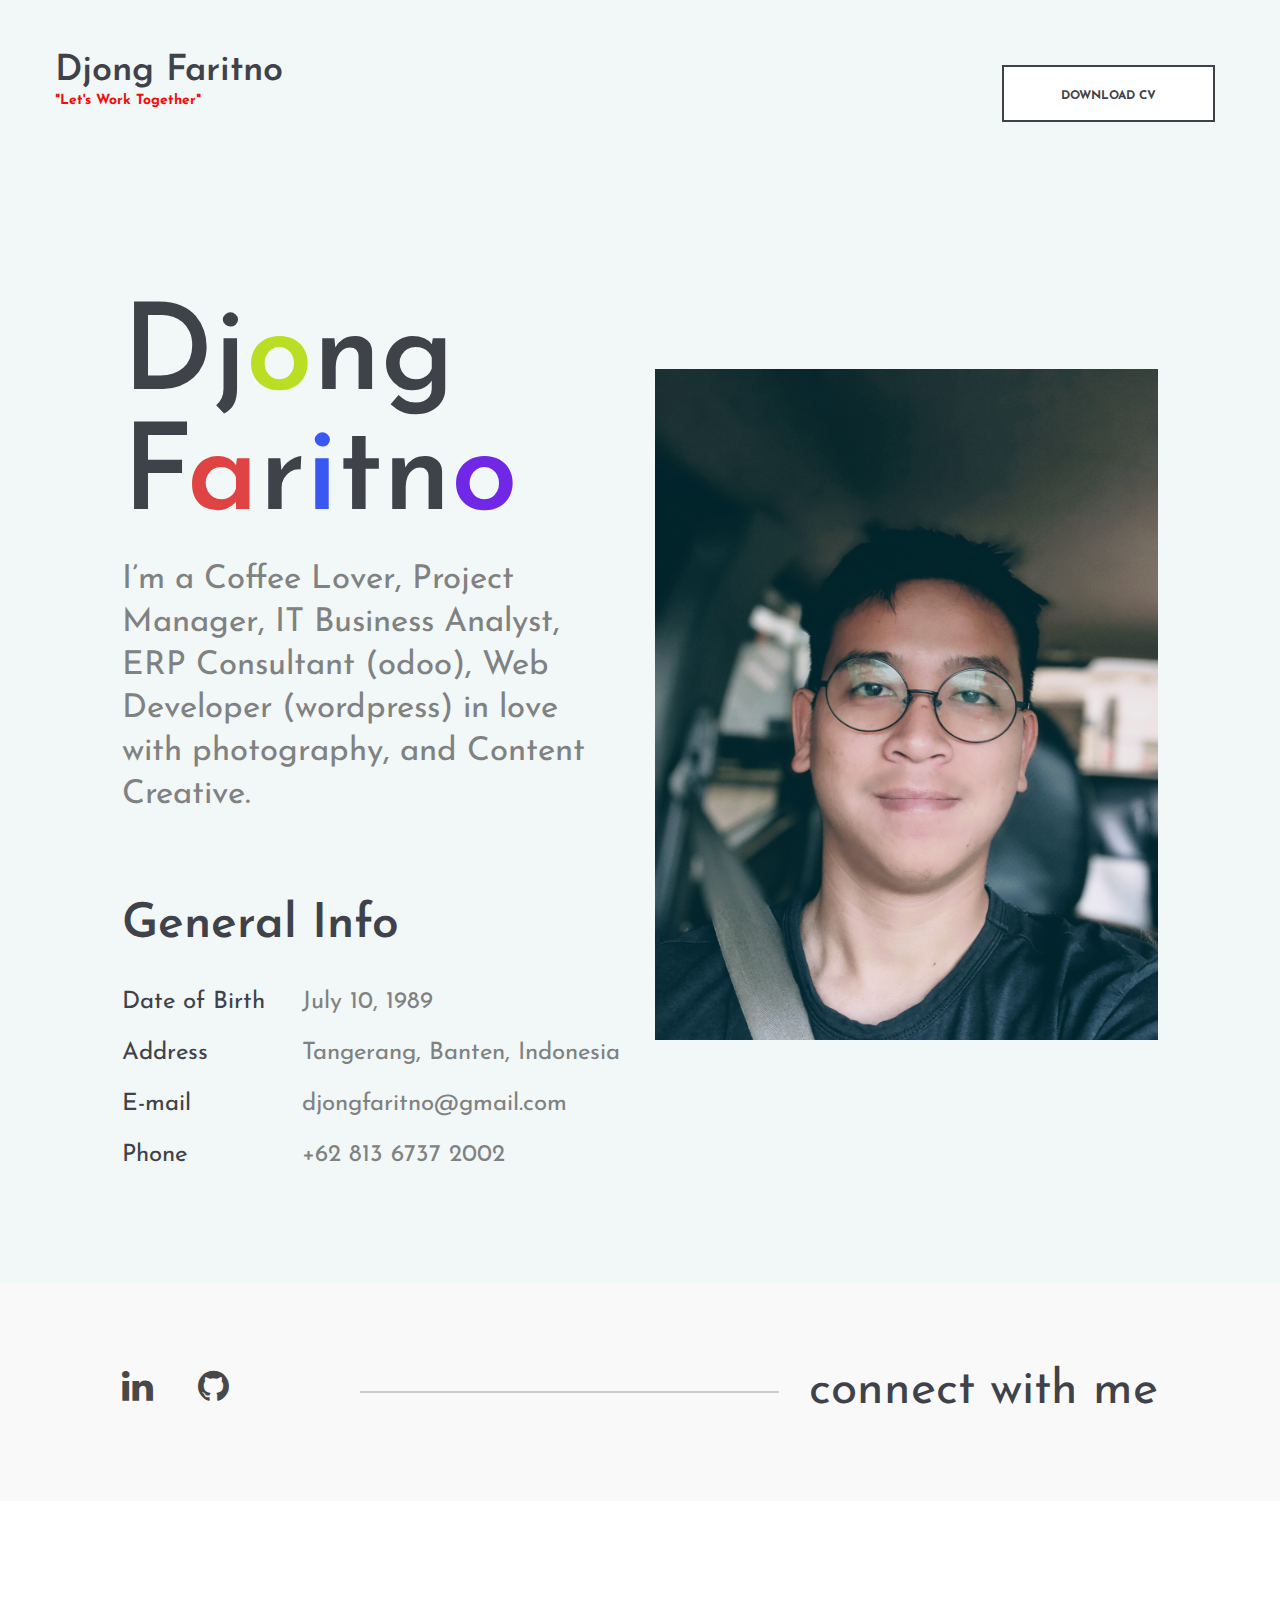
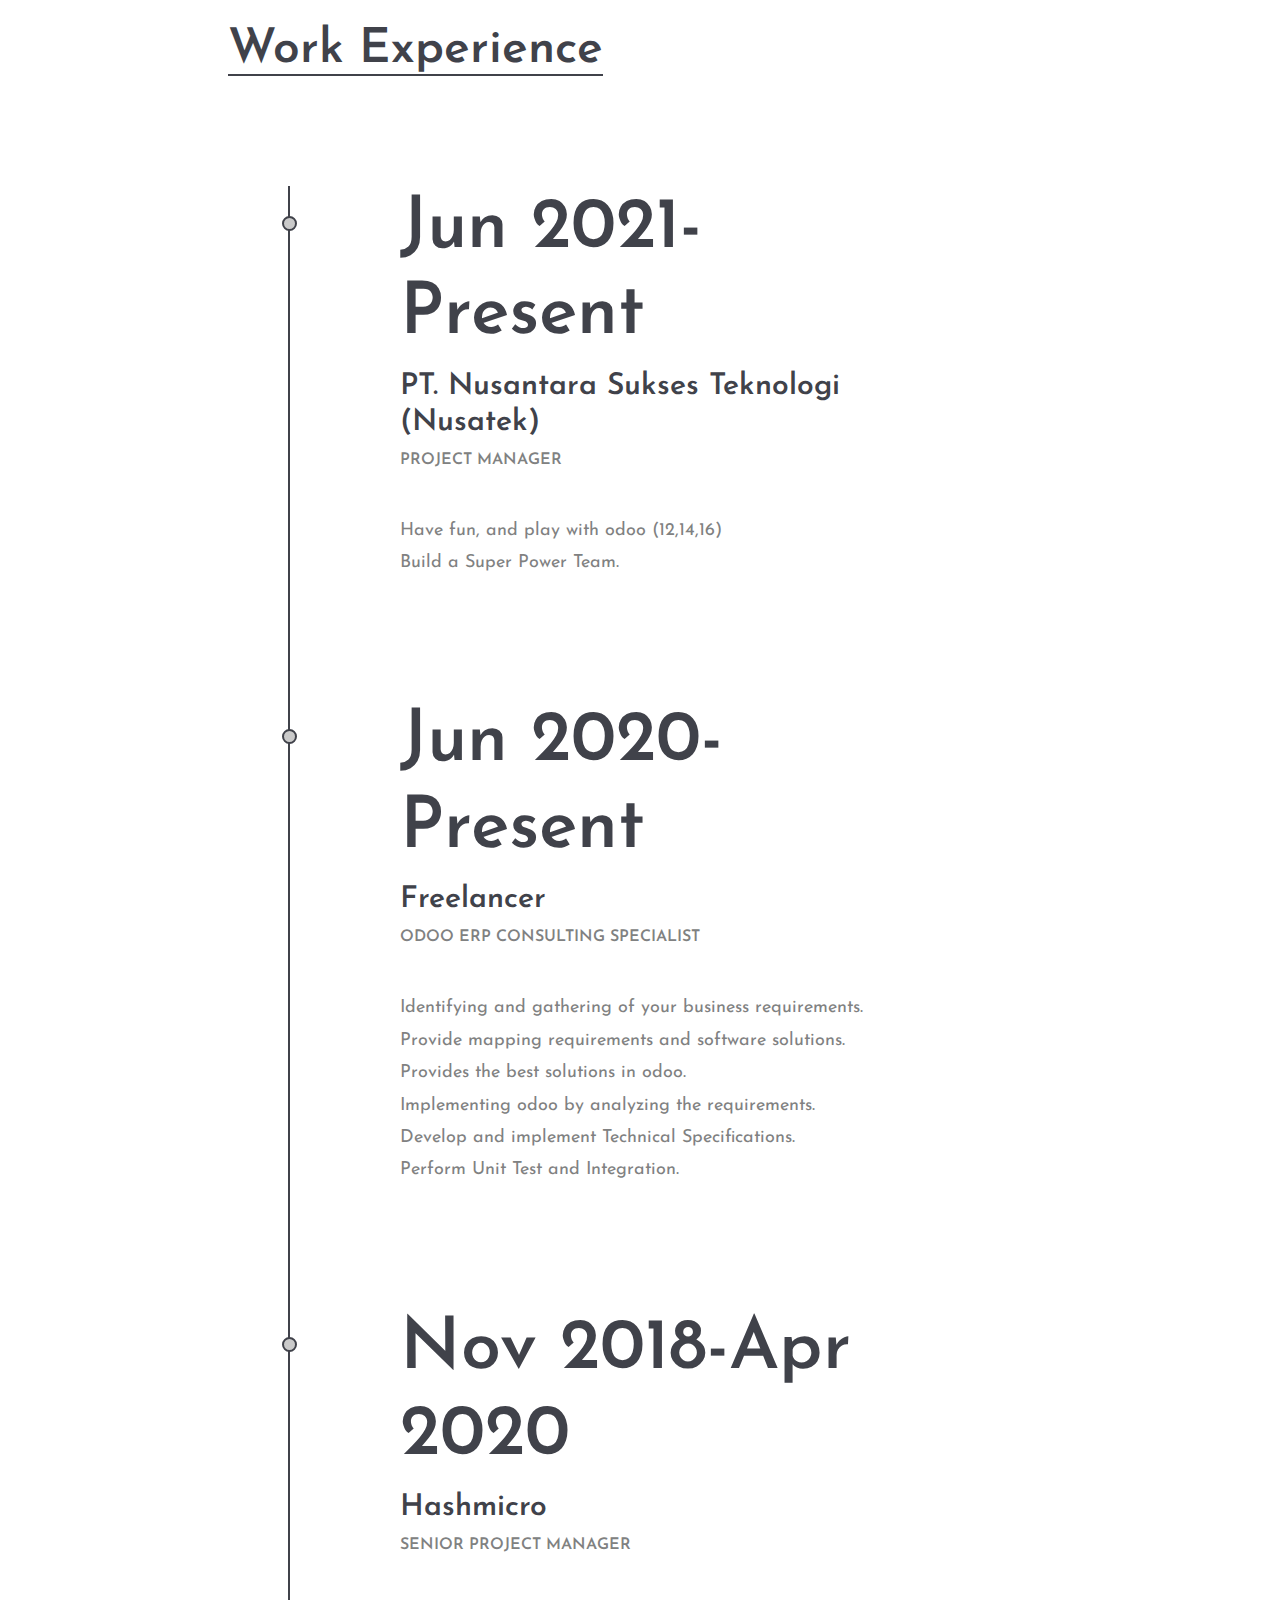
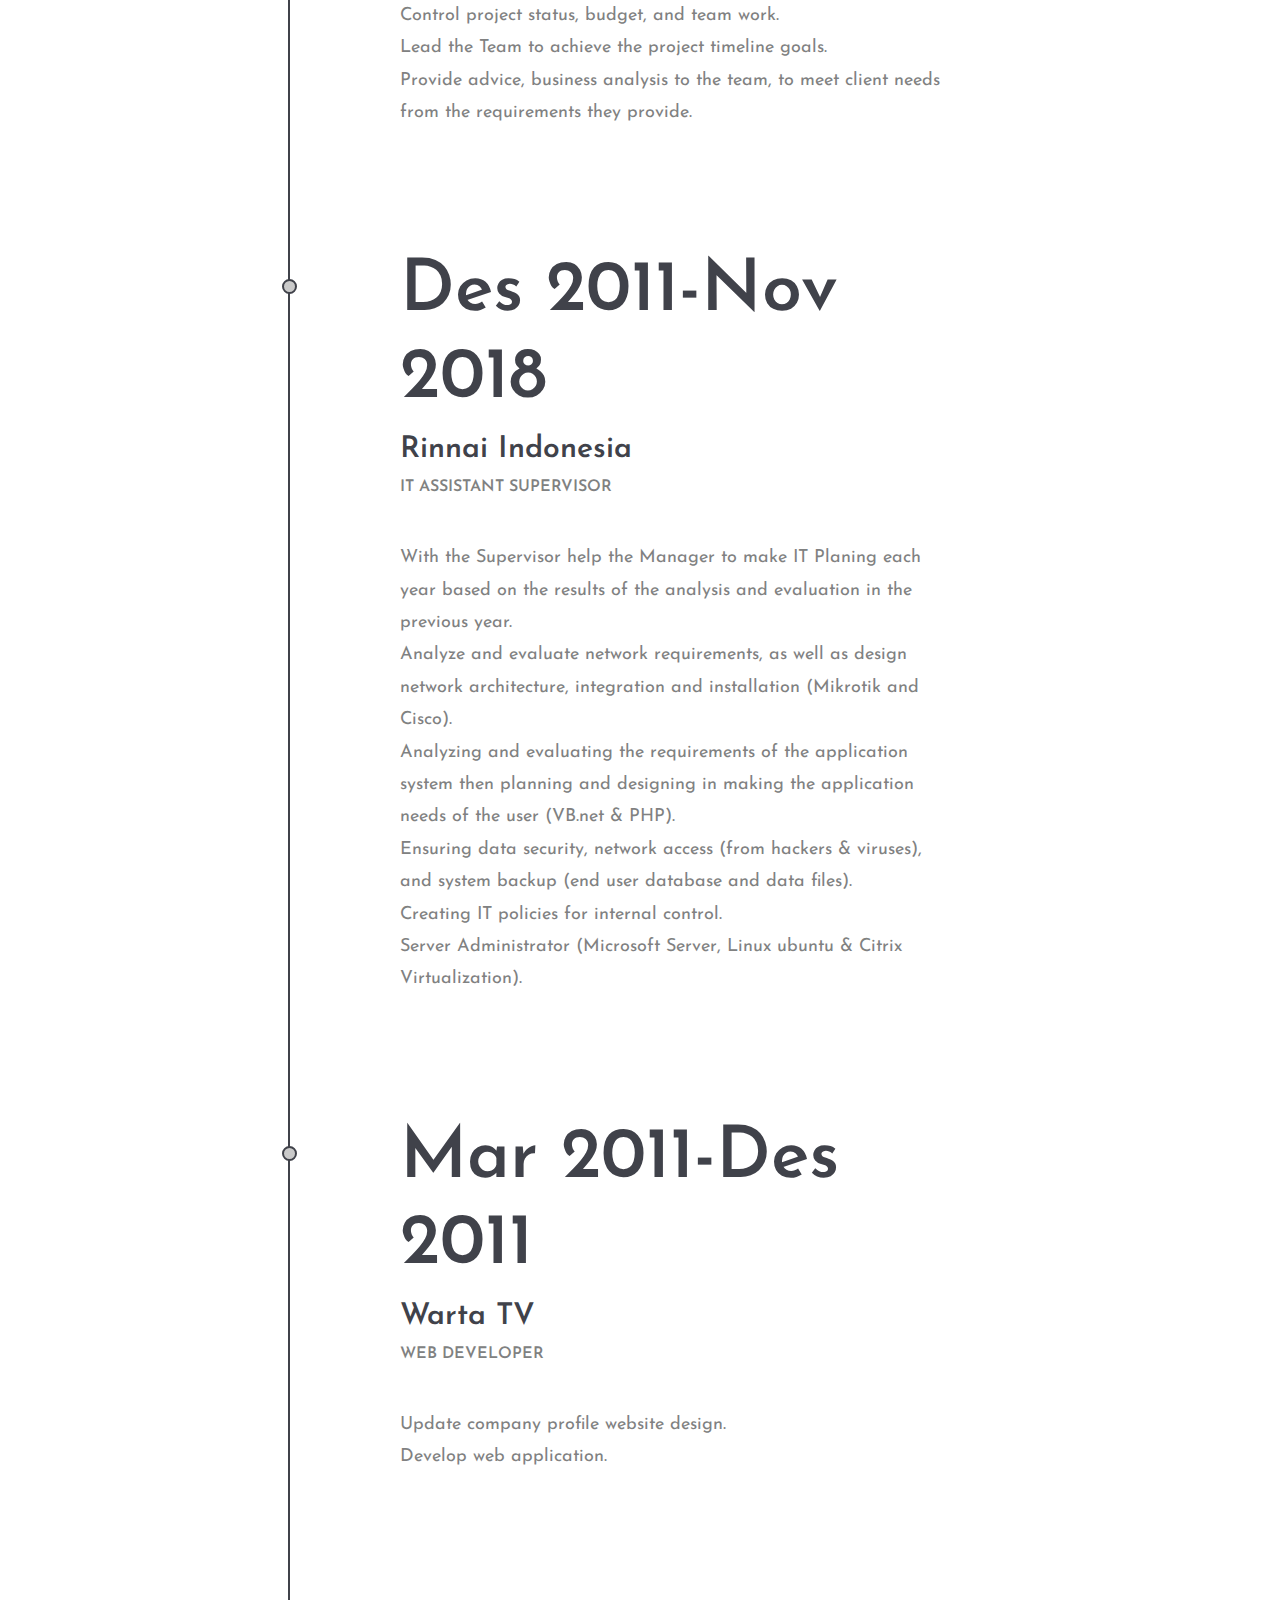
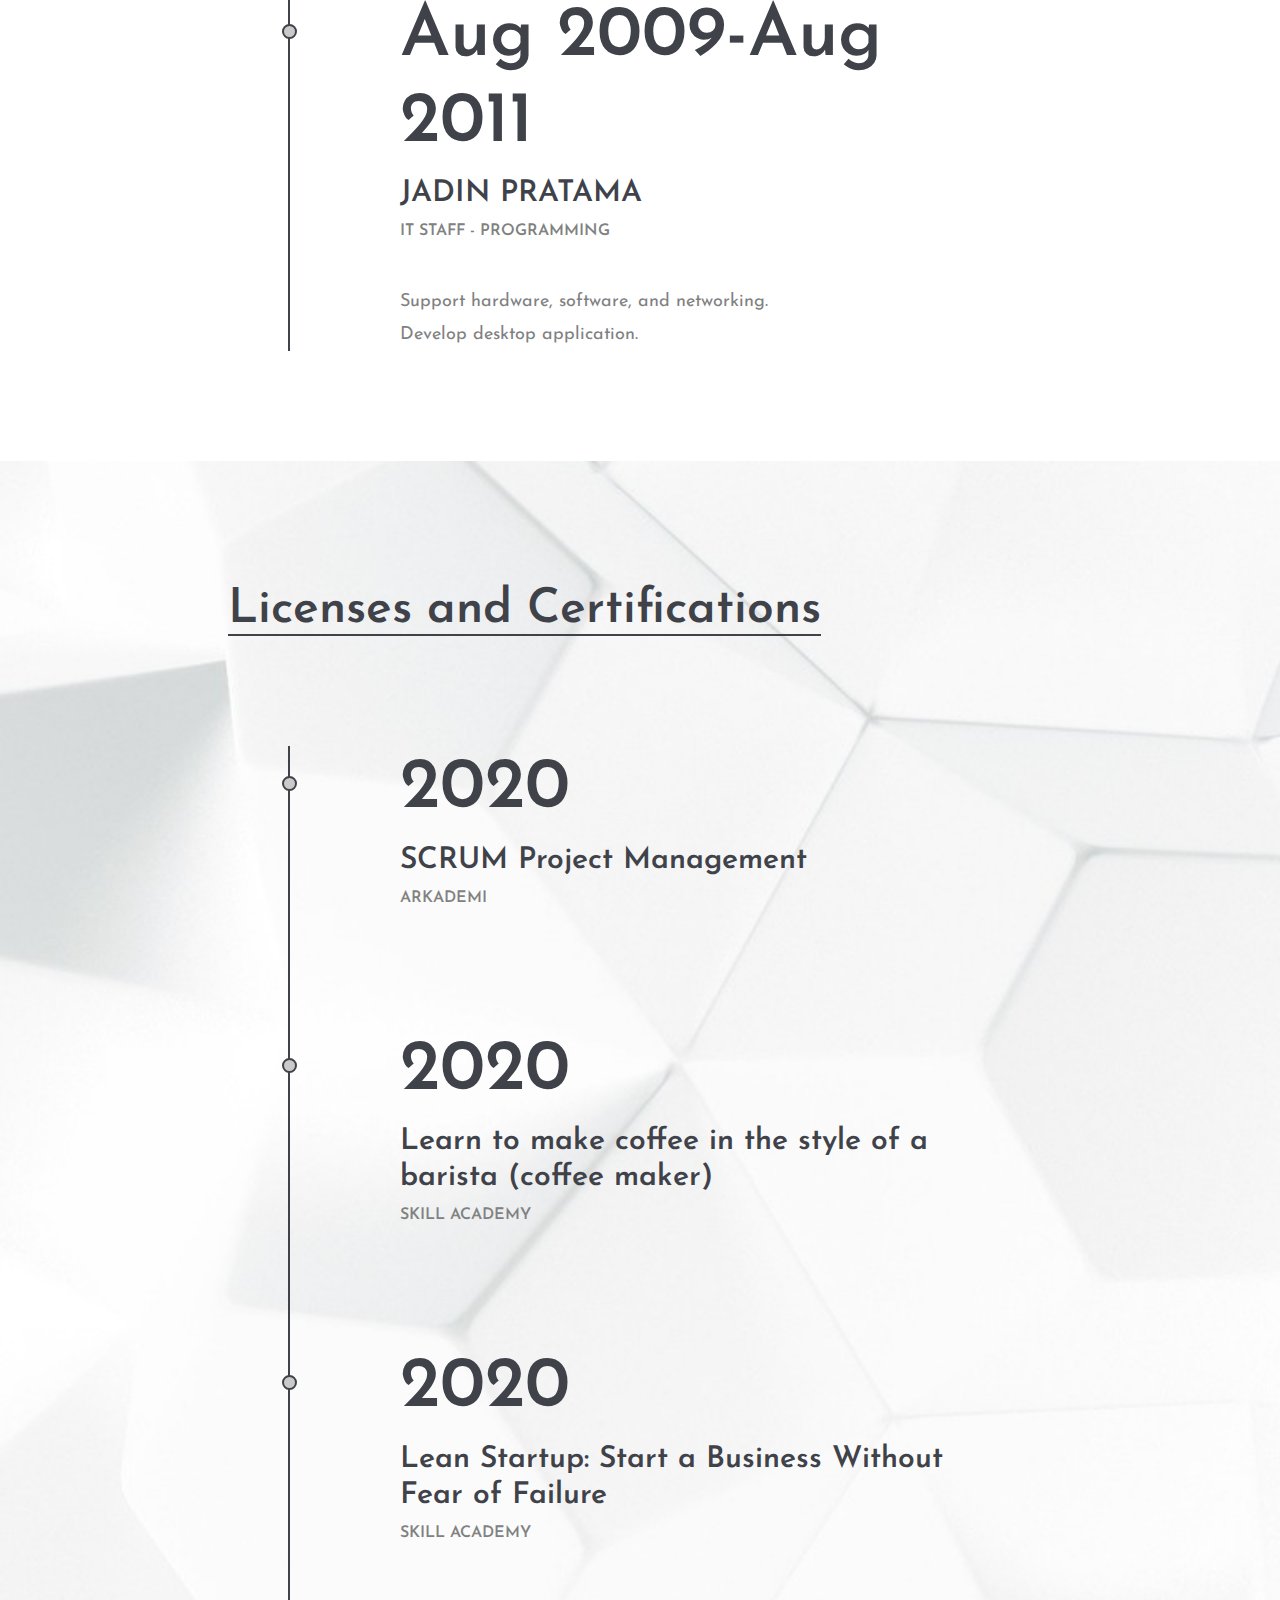
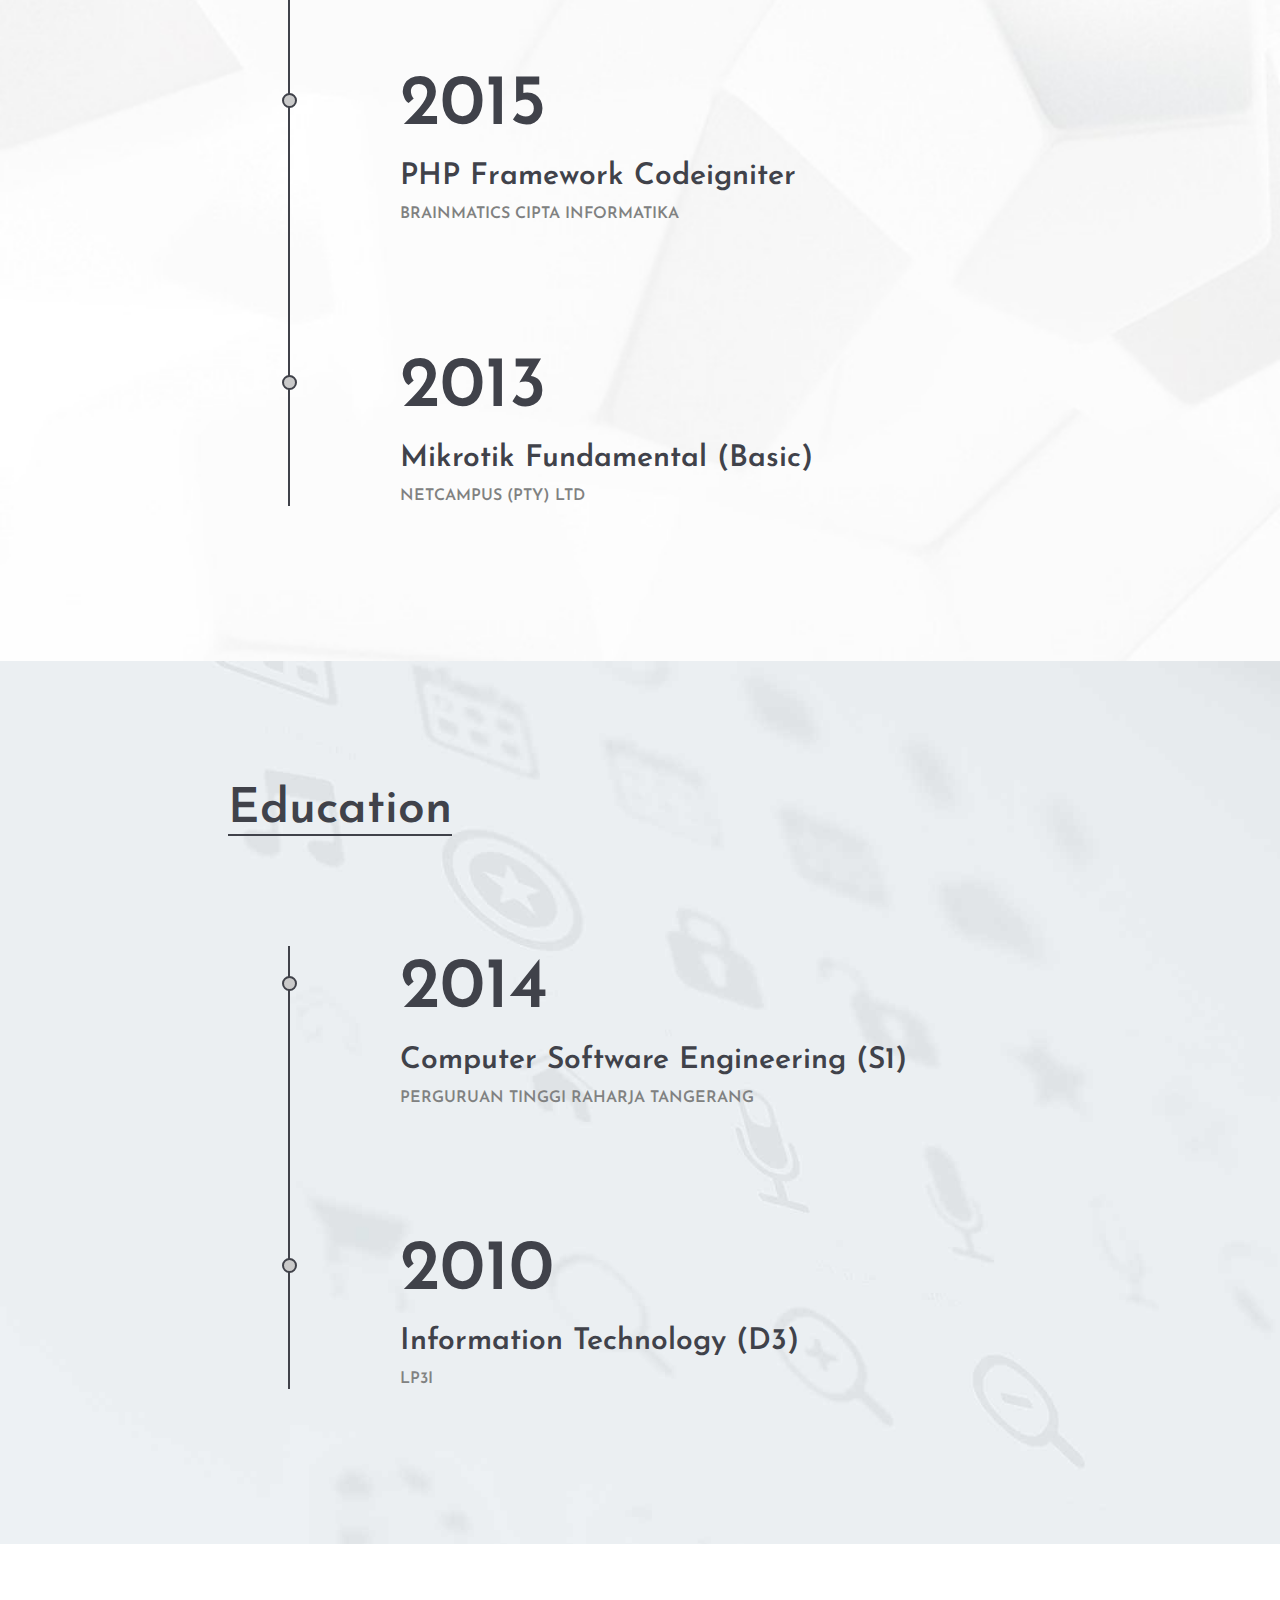
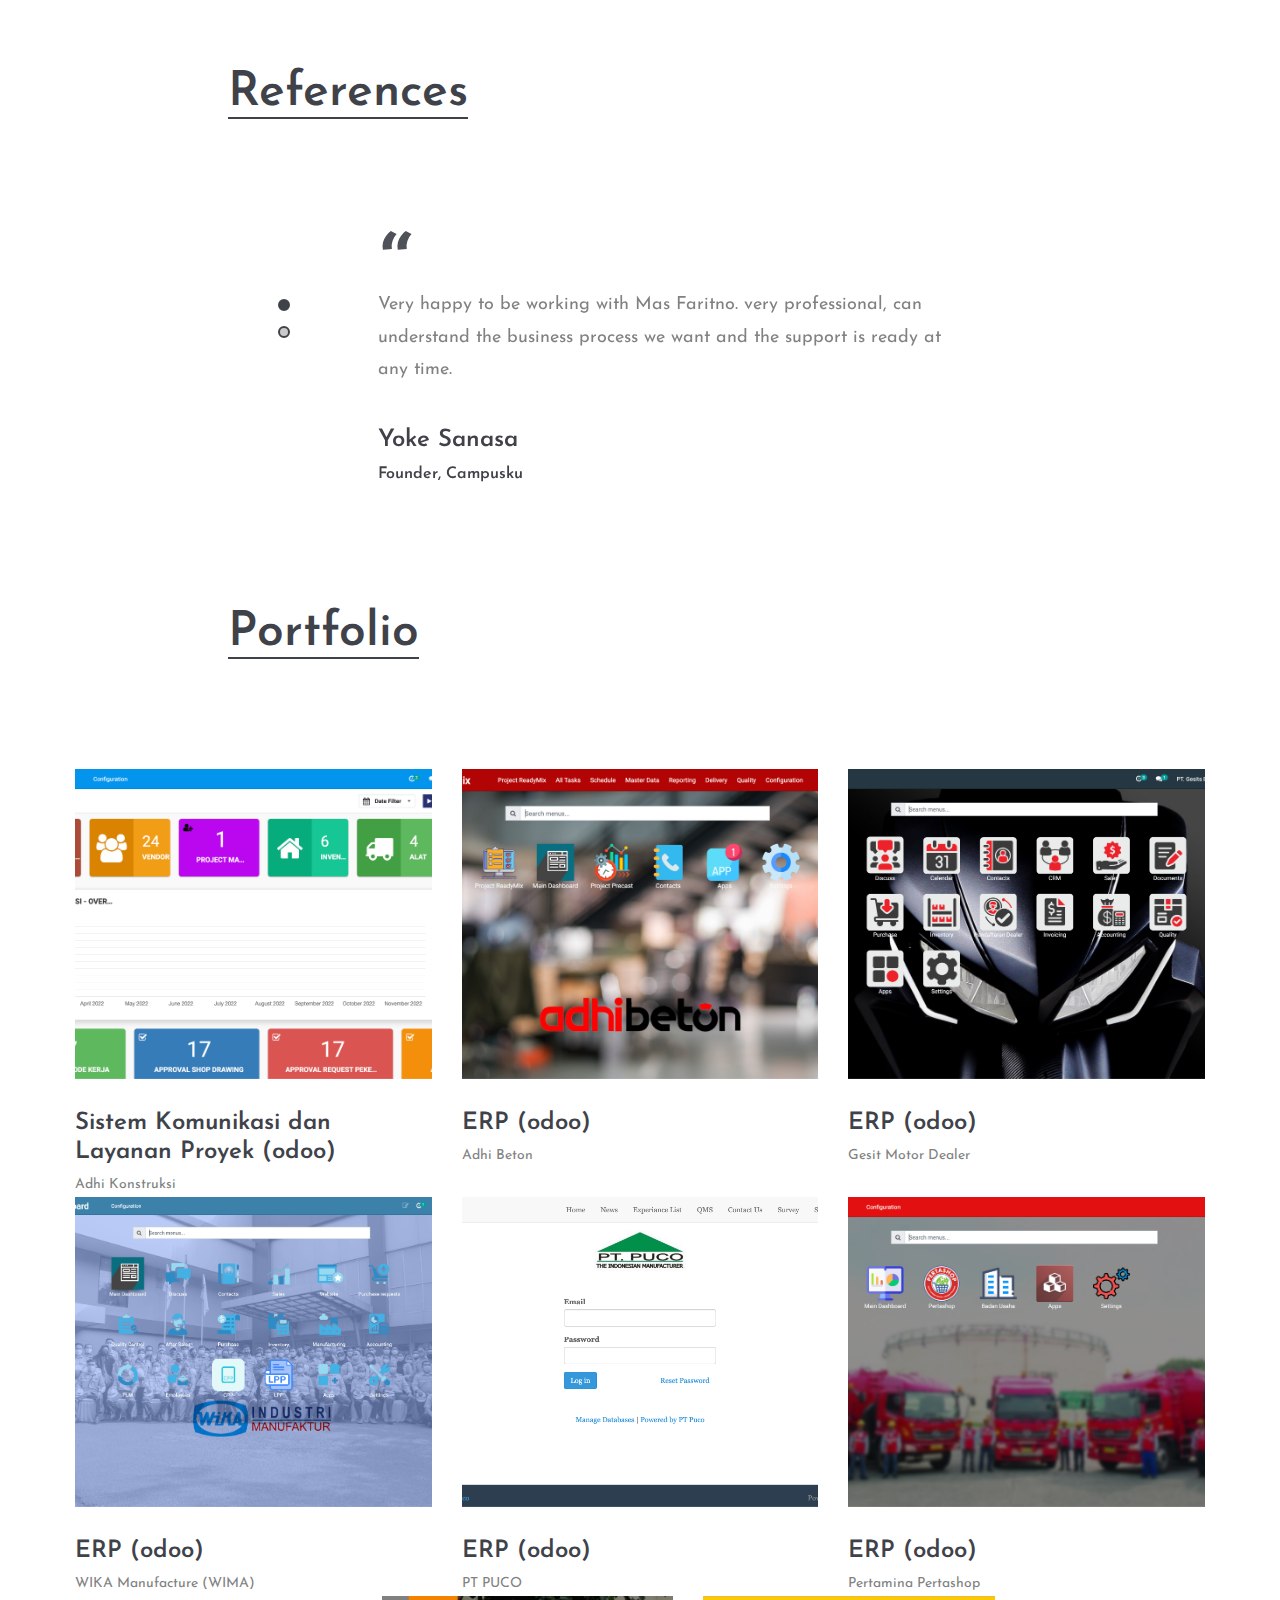
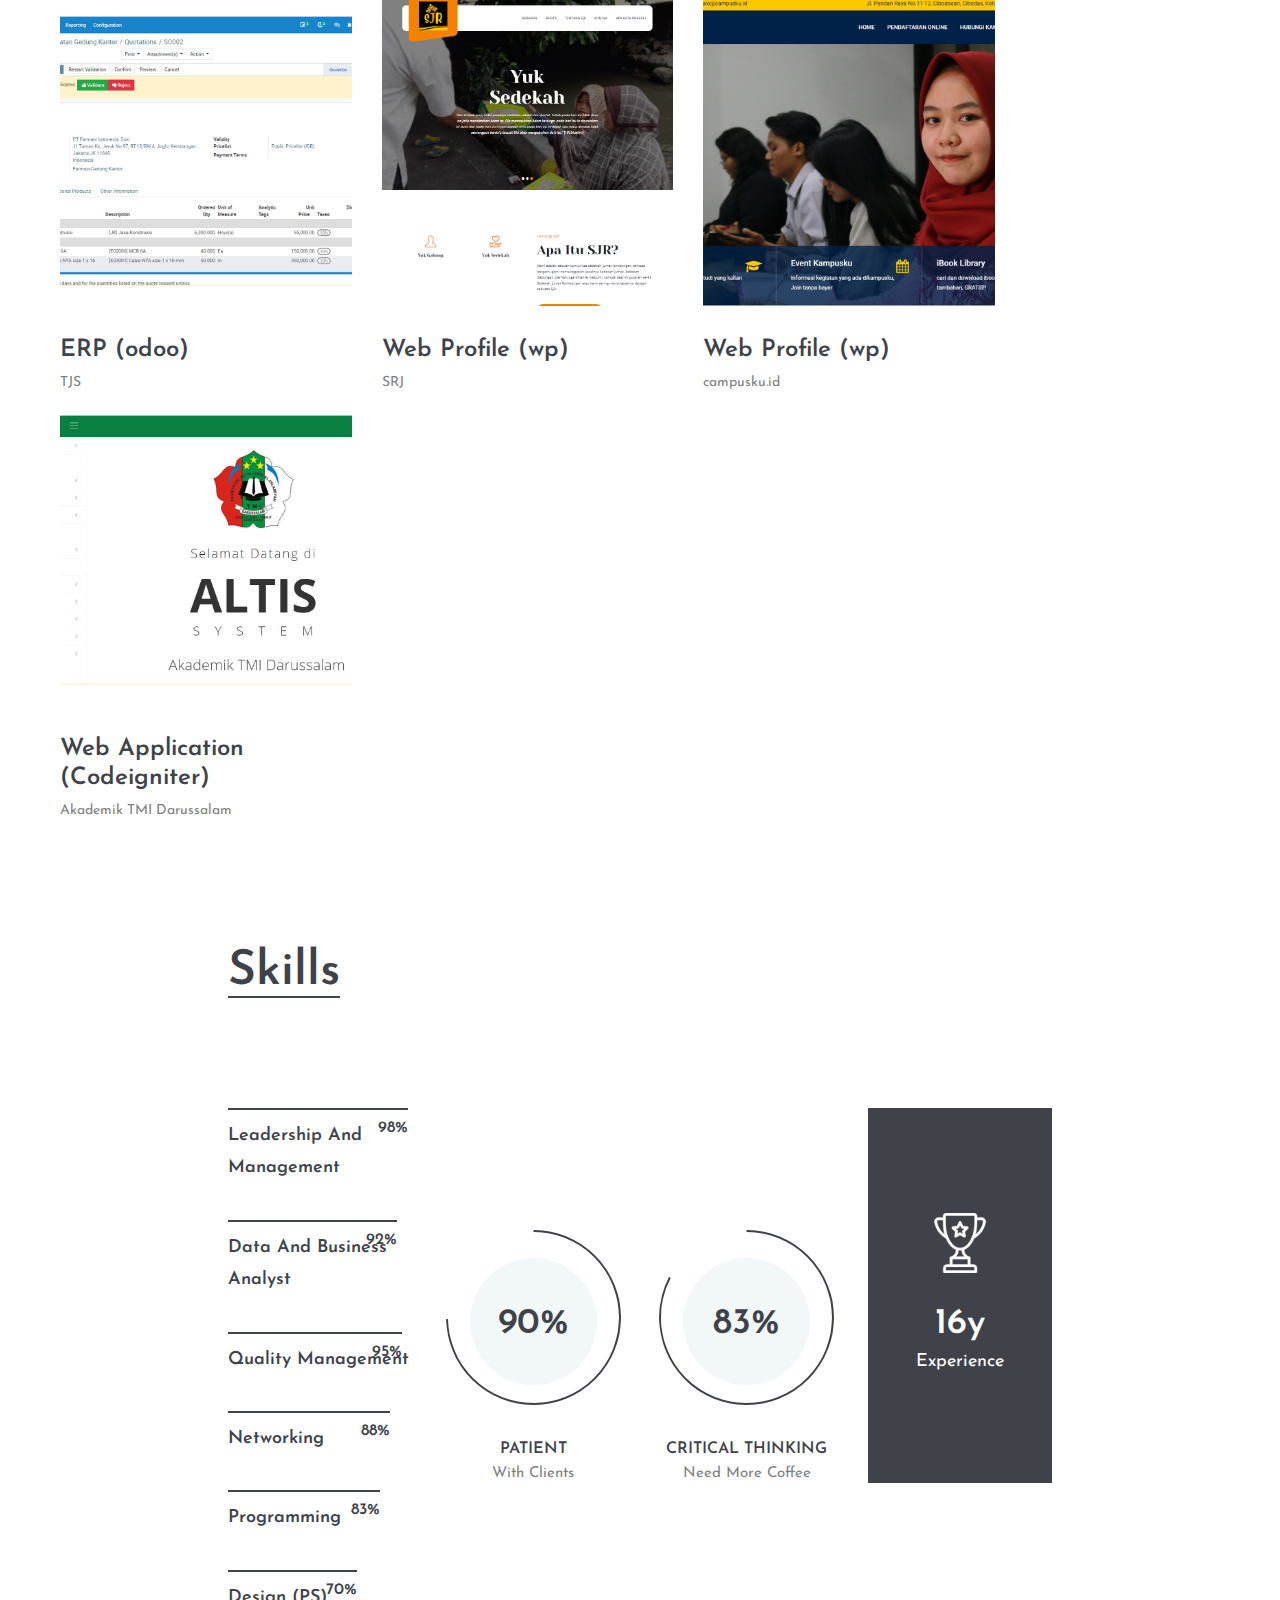
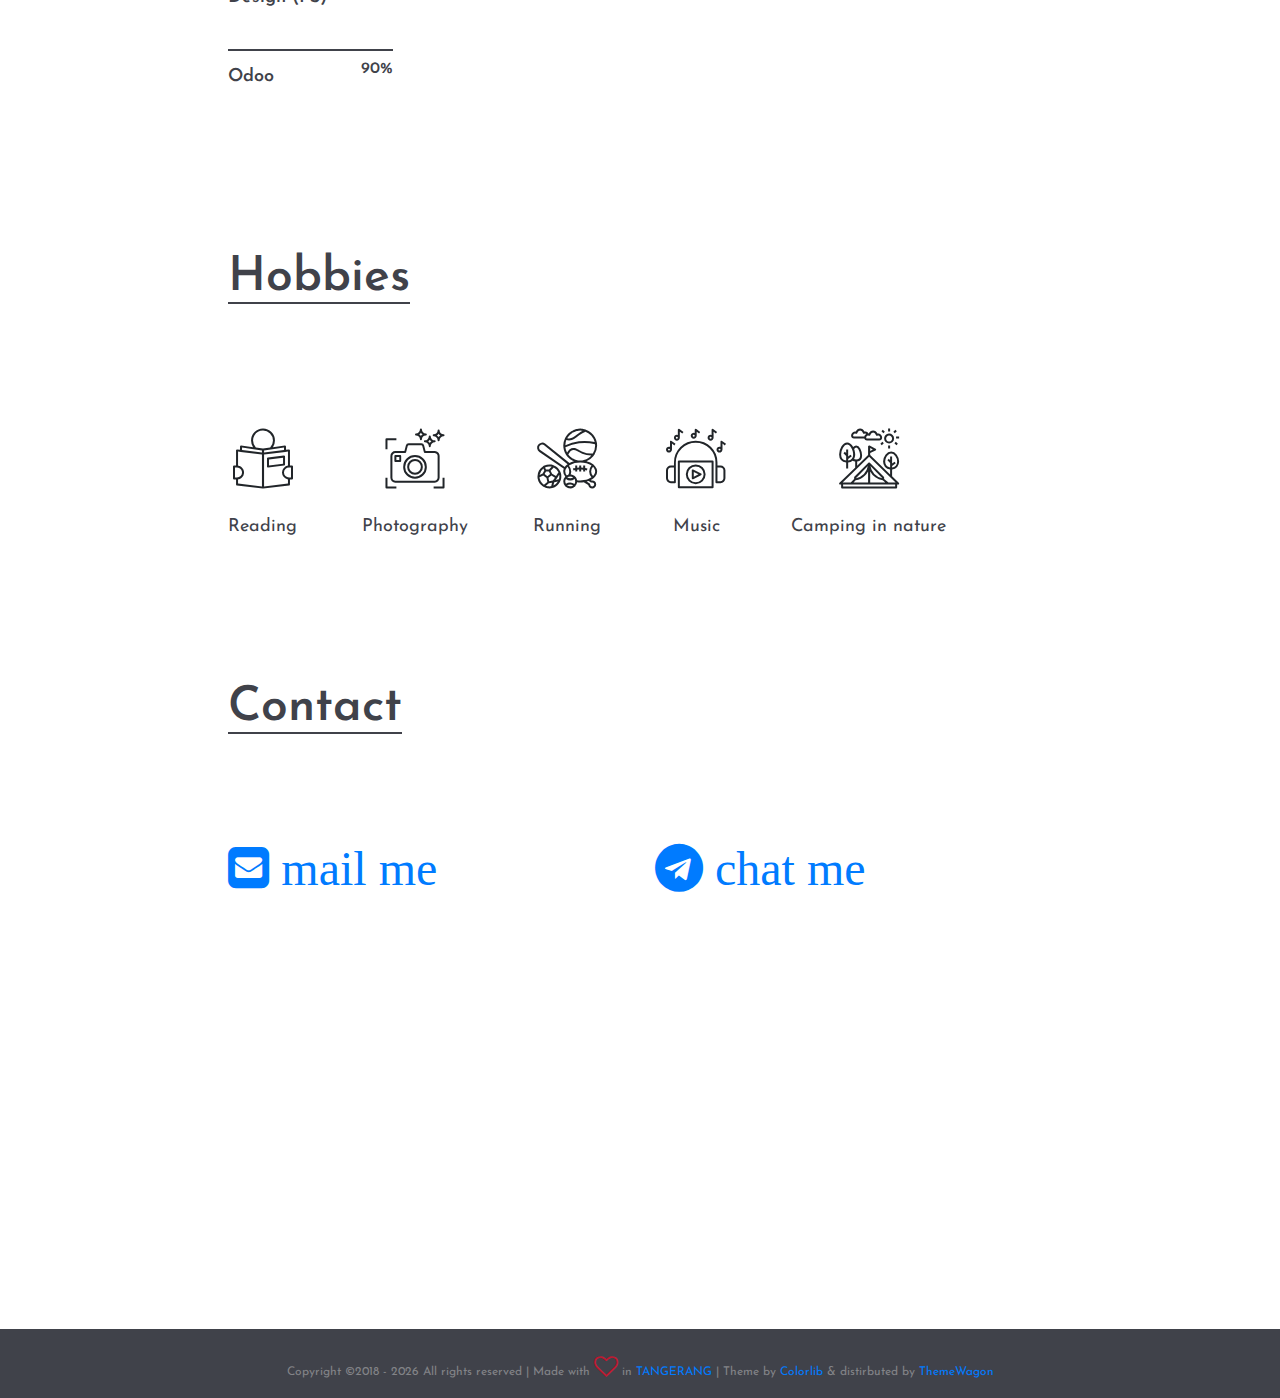
==== index.html @ d09268a7 "update new portofolio and  work experience" ====
<!DOCTYPE html>
<html lang="en">
<head>
	<title>Faritno - CV Resume</title>
	<meta charset="UTF-8">
	<meta name="description" content="Faritno - CV Resume">
	<meta name="keywords" content="Project Manager, Analyst, photography, creative, wordpress">
	<meta name="viewport" content="width=device-width, initial-scale=1.0">
	<!-- Favicon -->   
	<link href="img/favicon.ico" rel="shortcut icon"/>

	<!-- Google Fonts -->
	<link href="https://fonts.googleapis.com/css?family=Josefin+Sans:400,400i,600,600i,700" rel="stylesheet">

	<!-- Stylesheets -->
	<link rel="stylesheet" href="css/bootstrap.min.css"/>
	<link rel="stylesheet" href="css/font-awesome.min.css"/>
	<link rel="stylesheet" href="css/flaticon.css"/>
	<link rel="stylesheet" href="css/owl.carousel.css"/>
	<link rel="stylesheet" href="css/magnific-popup.css"/>
	<link rel="stylesheet" href="css/style.css"/>


	<!--[if lt IE 9]>
	  <script src="https://oss.maxcdn.com/html5shiv/3.7.2/html5shiv.min.js"></script>
	  <script src="https://oss.maxcdn.com/respond/1.4.2/respond.min.js"></script>
	<![endif]-->

</head>
<body>
	<!-- Page Preloder -->
	<div id="preloder">
		<div class="loader"></div>
	</div>
	
	<!-- Header section start -->
	<header class="header-section">
		<div class="container-fluid">
			<div class="row">
				<div class="col-md-4">
					<div class="site-logo">
						<h2><a href="#">Djong Faritno</a></h2>
						<p><b><span style="color:#f50b0b;">"Let's Work Together"</span></b></p>
					</div>
				</div>
				<div class="col-md-8 text-md-right header-buttons">
					<a href="https://www.dropbox.com/s/4c3drkiel6qogcp/cvfaritno.pdf?dl=0" class="site-btn" target="_blank">Download CV</a>
					<!-- <a href="#" class="site-btn">Discover me</a> -->
				</div>
			</div>
		</div>
	</header>
	<!-- Header section end -->

	<!-- Hero section start -->
	<section class="hero-section spad">
		<div class="container-fluid">
			<div class="row">
				<div class="col-xl-10 offset-xl-1">
					<div class="row">
						<div class="col-lg-6">
							<div class="hero-text">
								<h2>Dj<span style="color:#bbdd24;">o</span>ng F<span style="color:#E04343;">a</span>r<span style="color:#3b57f1;">i</span>tn<span style="color:#7027e6;">o</span></h2>
								<p>I’m a Coffee Lover, Project Manager, IT Business Analyst, ERP Consultant (odoo), Web Developer (wordpress) in love with photography, and Content Creative.</p>
							</div>
							<div class="hero-info">
								<h2>General Info</h2>
								<ul>
									<li><span>Date of Birth</span>July 10, 1989</li>
									<li><span>Address</span>Tangerang, Banten, Indonesia</li>
									<li><span>E-mail</span>djongfaritno@gmail.com</li>
									<li><span>Phone </span>+62 813 6737 2002</li>
								</ul>
							</div>
						</div>
						<div class="col-lg-6">
							<figure class="hero-image">
								<img src="img/hero.jpg" alt="5">
							</figure>
						</div>
					</div>
				</div>
			</div>
		</div>
	</section>
	<!-- Hero section end -->

	<!-- Social links section start -->
	<div class="social-section">
		<div class="container-fluid">
			<div class="row">
				<div class="col-xl-10 offset-xl-1">
					<div class="social-link-warp">
						<div class="social-links">
							<a href="https://t.ly/ymOD/" target="_blank"><i class="fa fa-linkedin"></i></a>
							<a href="https://t.ly/CN5z" target="_blank"><i class="fa fa-github"></i></a>
						</div>
						<h2 class="hidden-md hidden-sm">connect with me</h2>
					</div>
				</div>
			</div>
		</div>
	</div>	
	<!-- Social links section end -->

	<!-- Resume section start -->
	<section class="resume-section spad">
		<div class="container-fluid">
			<div class="row">
				<div class="col-xl-7 offset-xl-2">
					<div class="section-title">
						<h2>Work Experience</h2>
					</div>
					<ul class="resume-list">
						<li>
							<h2>Jun 2021-Present</h2>
							<h3>PT. Nusantara Sukses Teknologi (Nusatek)</h3>
							<h4>Project Manager</h4>
							<p>Have fun, and play with odoo (12,14,16)
								<br>Build a Super Power Team.
								</p>
						</li>
						<li>
							<h2>Jun 2020-Present</h2>
							<h3>Freelancer</h3>
							<h4>Odoo ERP Consulting Specialist</h4>
							<p>Identifying and gathering of your business requirements.
								<br>Provide mapping requirements and software solutions.
								<br>Provides the best solutions in odoo.
								<br>Implementing odoo by analyzing the requirements.
								<br>Develop and implement Technical Specifications.
								<br>Perform Unit Test and Integration. </p>
						</li>
						<li>
							<h2>Nov 2018-Apr 2020</h2>
							<h3>Hashmicro</h3>
							<h4>Senior Project Manager</h4>
							<p>Control project status, budget, and team work.
								<br> Lead the Team to achieve the project timeline goals.
								<br>Provide advice, business analysis to the team, to meet client needs from the requirements they provide.</p>
						</li>
						<li>
							<h2>Des 2011-Nov 2018</h2>
							<h3>Rinnai Indonesia</h3>
							<h4>IT Assistant Supervisor</h4>
							<p>With the Supervisor help the Manager to make IT Planing each year based on the results of the analysis and evaluation in the previous year.
								<br> Analyze and evaluate network requirements, as well as design network architecture, integration and installation (Mikrotik and Cisco).
								<br> Analyzing and evaluating the requirements of the application system then planning and designing in making the application needs of the user (VB.net & PHP).
								<br> Ensuring data security, network access (from hackers & viruses), and system backup (end user database and data files).
								<br> Creating IT policies for internal control.
							    <br> Server Administrator (Microsoft Server, Linux ubuntu & Citrix Virtualization).</p>
						</li>
						<li>
							<h2>Mar 2011-Des 2011</h2>
							<h3>Warta TV</h3>
							<h4>Web Developer</h4>
							<p>Update company profile website design.
								<br> Develop web application.</p>
						</li>
						<li>
							<h2>Aug 2009-Aug 2011</h2>
							<h3>JADIN PRATAMA</h3>
							<h4>IT staff - Programming</h4>
							<p>Support hardware, software, and networking.								
								<br> Develop desktop application.</p>
						</li>
					</ul>
				</div>
			</div>
		</div>
	</section>
	<!-- Resume section end -->

	<!-- Resume section start -->
	<section class="resume-section with-bgx spad">
		<div class="container-fluid">
			<div class="row">
				<div class="col-xl-7 offset-xl-2">
					<div class="section-title">
						<h2>Licenses and Certifications</h2>
					</div>
					<ul class="resume-list">
						<li>
							<h2>2020</h2>
							<h3>SCRUM Project Management</h3>
							<h4>Arkademi</h4>
							<p> </p>
						</li>
						<li>
							<h2>2020</h2>
							<h3>Learn to make coffee in the style of a barista (coffee maker)</h3>
							<h4>Skill Academy</h4>
							<p> </p>
						</li>
						<li>
							<h2>2020</h2>
							<h3>Lean Startup: Start a Business Without Fear of Failure</h3>
							<h4>Skill Academy</h4>
							<p> </p>
						</li>
						<li>
							<h2>2015</h2>
							<h3>PHP Framework Codeigniter</h3>
							<h4>Brainmatics Cipta Informatika</h4>
							<p> </p>
						</li>
						<li>
							<h2>2013</h2>
							<h3>Mikrotik Fundamental (Basic)</h3>
							<h4>Netcampus (Pty) Ltd</h4>
							<p> </p>
						</li>
					</ul>
				</div>
			</div>
		</div>
	</section>
	<!-- Resume section end -->

	<!-- Resume section start -->
	<section class="resume-section with-bg spad">
		<div class="container-fluid">
			<div class="row">
				<div class="col-xl-7 offset-xl-2">
					<div class="section-title">
						<h2>Education</h2>
					</div>
					<ul class="resume-list">
						<li>
							<h2>2014</h2>
							<h3>Computer Software Engineering (S1)</h3>
							<h4>Perguruan Tinggi Raharja Tangerang</h4>
							<p> </p>
						</li>
						<li>
							<h2>2010</h2>
							<h3>Information Technology (D3)</h3>
							<h4>LP3I</h4>
							<p></p>
						</li>
					</ul>
				</div>
			</div>
		</div>
	</section>
	<!-- Resume section end -->

	
	<!-- Review section start -->
	<section class="review-section spad pb-0">
		<div class="container-fluid">
			<div class="row">
				<div class="col-xl-7 offset-xl-2">
					<div class="section-title">
						<h2>References</h2>
					</div>
					<div class="review-slider owl-carousel">
						<div class="single-review">
							<div class="qut">“</div>
							<p>Very happy to be working with Mas Faritno. very professional, can understand the business process we want and the support is ready at any time. </p>
							<h3>Yoke Sanasa</h3>
							<h4>Founder, Campusku</h4>
						</div>
						<div class="single-review">
							<div class="qut">“</div>
							<p>Alhamdulillah, thank you, Mas Faritno, for the website you created. very professional and patient in understanding our request. </p>
							<h3>Ernie Lusiana</h3>
							<h4>Founder, SJR</h4>
						</div>
					</div>
				</div>
			</div>
		</div>
	</section>
	<!-- Review section end -->


	<!-- Portfolio section start -->
	<section class="portfolio-section spad pb-0">
		<div class="container-fluid">
			<div class="row">
				<div class="col-xl-4 col-md-8 offset-xl-2 ">
					<div class="section-title">
						<h2>Portfolio</h2>
					</div>
				</div>
				<!-- <div class="col-md-4 text-md-right">
					<a href="#" class="site-btn mb-5">See All Portfolio</a>
				</div> -->
			</div>
			<div class="portfolio-warp">
				<div class="row">
					<div class="col-xl-4 col-lg-6 col-md-6">
						<div class="portfolio-item">
							<a href="img/portfolio/adhikonstruksi.png" class="set-bg port-pic" data-setbg="img/portfolio/adhikonstruksi.png"></a>
							<h2>Sistem Komunikasi dan Layanan Proyek (odoo)</h2>
							<p>Adhi Konstruksi</p>
						</div>
					</div>
					<div class="col-xl-4 col-lg-6 col-md-6">
						<div class="portfolio-item">
							<a href="img/portfolio/apb.png" class="set-bg port-pic" data-setbg="img/portfolio/apb.png"></a>
							<h2>ERP (odoo)</h2>
							<p>Adhi Beton</p>
						</div>
					</div>
					<div class="col-xl-4 col-lg-6 col-md-6">
						<div class="portfolio-item">
							<a href="img/portfolio/gesitdealer.png" class="set-bg port-pic" data-setbg="img/portfolio/gesitdealer.png"></a>
							<h2>ERP (odoo)</h2>
							<p>Gesit Motor Dealer</p>
						</div>
					</div>
					<div class="col-xl-4 col-lg-6 col-md-6">
						<div class="portfolio-item">
							<a href="img/portfolio/wima.png" class="set-bg port-pic" data-setbg="img/portfolio/wima.png"></a>
							<h2>ERP (odoo)</h2>
							<p>WIKA Manufacture (WIMA)</p>
						</div>
					</div>
					<div class="col-xl-4 col-lg-6 col-md-6">
						<div class="portfolio-item">
							<a href="img/portfolio/puco.png" class="set-bg port-pic" data-setbg="img/portfolio/puco.png"></a>
							<h2>ERP (odoo)</h2>
							<p>PT PUCO</p>
						</div>
					</div>
					<div class="col-xl-4 col-lg-6 col-md-6">
						<div class="portfolio-item">
							<a href="img/portfolio/pertashop.png" class="set-bg port-pic" data-setbg="img/portfolio/pertashop.png"></a>
							<h2>ERP (odoo)</h2>
							<p>Pertamina Pertashop</p>
						</div>
					</div>
					<div class="row">
						<div class="col-xl-4 col-lg-6 col-md-6">
							<div class="portfolio-item">
								<a href="img/portfolio/tjs.jpg" class="set-bg port-pic" data-setbg="img/portfolio/tjs.jpg"></a>
								<h2>ERP (odoo)</h2>
								<p>TJS</p>
							</div>
						</div>
					<div class="col-xl-4 col-lg-6 col-md-6">
						<div class="portfolio-item">
							<a href="img/portfolio/sjr.jpg" class="set-bg port-pic" data-setbg="img/portfolio/sjr.jpg"></a>
							<h2>Web Profile (wp)</h2>
							<p>SRJ</p>
						</div>
					</div>
					<div class="col-xl-4 col-lg-6 col-md-6">
						<div class="portfolio-item">
							<a href="img/portfolio/campusku.jpg" class="set-bg port-pic" data-setbg="img/portfolio/campusku.jpg"></a>
							<h2>Web Profile (wp)</h2>
							<p>campusku.id</p>
						</div>
					</div>
					<div class="col-xl-4 col-lg-6 col-md-6">
						<div class="portfolio-item">
							<a href="img/portfolio/altissystem.jpg" class="set-bg port-pic" data-setbg="img/portfolio/altissystem.jpg"></a>
							<h2>Web Application (Codeigniter)</h2>
							<p>Akademik TMI Darussalam</p>
						</div>
					</div>
			</div>
		</div>
	</section>
	<!-- Portfolio section end -->

	<!-- Extra section start -->
	<section class="extra-section spad pb-0">
		<div class="container-fluid">
			<div class="row">
				<div class="col-xl-8 offset-xl-2">
					<div class="section-title">
						<h2>Skills</h2>
					</div>
					<div class="row">
						<div class="col-lg-3 col-md-6">
							<div class="skills pt-5 pt-lg-0">
								<div class="single-progress-item">
									<div class="progress-bar-style" data-progress="98"></div>
									<p>Leadership And Management</p>
								</div>
								<div class="single-progress-item">
									<div class="progress-bar-style" data-progress="92"></div>
									<p>Data And Business Analyst</p>
								</div>
								<div class="single-progress-item">
									<div class="progress-bar-style" data-progress="95"></div>
									<p>Quality Management</p>
								</div>
								<div class="single-progress-item">
									<div class="progress-bar-style" data-progress="88"></div>
									<p>Networking</p>
								</div>
								<div class="single-progress-item">
									<div class="progress-bar-style" data-progress="83"></div>
									<p>Programming</p>
								</div>
								<div class="single-progress-item">
									<div class="progress-bar-style" data-progress="70"></div>
									<p>Design (PS)</p>
								</div>
								<div class="single-progress-item">
									<div class="progress-bar-style" data-progress="90"></div>
									<p>Odoo</p>
								</div>
							</div>
						</div>
						<div class="col-lg-3 col-md-6 pt-5">
							<div class="fact-box trans">
								<div class="fact-content">
									<div class="circle-progress">
										<div id="progress1" class="prog-circle"></div>
										<div class="progress-info">
											<h2>90%</h2>
										</div>
										<div class="prog-title">
											<h3>Patient</h3>
											<p>With Clients</p>
										</div>			
									</div>
								</div>
							</div>
						</div>
						<div class="col-lg-3 col-md-6 pt-5">
							<div class="fact-box trans">
								<div class="fact-content">
									<div class="circle-progress">
										<div id="progress2" class="prog-circle"></div>
										<div class="progress-info">
											<h2>83%</h2>
										</div>
										<div class="prog-title">
											<h3>Critical Thinking</h3>
											<p>Need More Coffee</p>
										</div>			
									</div>
								</div>
							</div>
						</div>
						<div class="col-lg-3 col-md-6">
							<div class="fact-box">
								<div class="fact-content">
									<img src="img/icon/1-w.png" alt="">
									<h2>16y</h2>
									<p>Experience</p>
								</div>
							</div>
						</div>
					</div>
				</div>
			</div>
			
		</div>
	</section>
	<!-- Extra section end -->
	
	<!-- Extra section Hobbies start -->
	<section class="extra-section spad pb-0">
		<div class="container-fluid">
			<div class="row">
				<div class="col-xl-8 offset-xl-2">
					<div class="section-title">
						<h2>Hobbies</h2>
					</div>
					<div class="icon-box-area">
						<div class="icon-box">
							<i class="flaticon-011-reading"></i>
							<p>Reading</p>
						</div>
						<div class="icon-box">
							<i class="flaticon-015-photo-camera"></i>
							<p>Photography</p>
						</div>
						<div class="icon-box">
							<i class="flaticon-007-sports"></i>
							<p>Running</p>
						</div>
						<div class="icon-box">
							<i class="flaticon-018-music-player"></i>
							<p>Music</p>
						</div>
						<div class="icon-box">
							<i class="flaticon-035-tent"></i>
							<p>Camping in nature</p>
						</div>
					</div>
				</div>
			</div>			
		</div>
	</section>
	<!-- Extra section end -->
		
	<!-- Contact section start -->
	<section class="contact-section spad">
		<div class="container-fluid">
			<div class="row">
				<div class="col-xl-8 offset-xl-2">
					<div class="section-title">
						<h2>Contact</h2>
					</div>
					<div class="row">
						<div class="col-md-6">
							<div class="fact-box trans">
							  <h2><a href="mailto:djongfaritno@gmail.com"><i class="fa fa-envelope-square"> mail me</i><span></span></a></h2>
							  <p></p>
							</div>
						  </div>	  
						  <div class="col-md-6">
							<div class="fact-box trans">
							  <h2><a href="https://t.me/djongfaritno" target="_BLANK"><i class="fa fa-telegram"> chat me</i><span></span></a></h2>
							  <p></p>
							</div>
						</div>
					</div>
				</div>
			</div>
		</div>
	</section>
	<!-- Contact section end -->

	<!-- Footer section start -->
	<footer class="footer-section">
		<div class="container text-center">
			<div class="copyright"><!-- Link back to Colorlib can't be removed. Template is licensed under CC BY 3.0. -->
Copyright &copy;2018 - <script>document.write(new Date().getFullYear());</script> All rights reserved | Made with <a href="https://goo.gl/mGSvZJ" target="_blank"><i class="fa fa-heart-o" aria-hidden="true" style="color:#be1931; font-size:2em"></i></a> in <a href="https://goo.gl/PDSi1F" target="_blank">TANGERANG</a> | Theme by <a href="https://colorlib.com" target="_blank">Colorlib</a> &amp; distirbuted by <a href="https://themewagon.com" target="_blank">ThemeWagon</a>
<!-- Link back to Colorlib can't be removed. Template is licensed under CC BY 3.0. -->
</div>
		</div>
	</footer>
	<!-- Footer section end -->


	<!--====== Javascripts & Jquery ======-->
	<script src="js/jquery-2.1.4.min.js"></script>
	<script src="js/bootstrap.min.js"></script>
	<script src="js/owl.carousel.min.js"></script>
	<script src="js/magnific-popup.min.js"></script>
	<script src="js/circle-progress.min.js"></script>
	<script src="js/main.js"></script>
</body>
</html>
---- css/flaticon.css ----
/*
  	Flaticon icon font: Flaticon
  	Creation date: 11/12/2017 08:10
  	*/

@font-face {
  font-family: "Flaticon";
  src: url("../icon-fonts/Flaticon.eot");
  src: url("../icon-fonts/Flaticon.eot?#iefix") format("embedded-opentype"),
       url("../icon-fonts/Flaticon.woff") format("woff"),
       url(".../icon-fonts/Flaticon.ttf") format("truetype"),
       url("../icon-fonts/Flaticon.svg#Flaticon") format("svg");
  font-weight: normal;
  font-style: normal;
}

@media screen and (-webkit-min-device-pixel-ratio:0) {
  @font-face {
    font-family: "Flaticon";
    src: url("../icon-fonts/Flaticon.svg#Flaticon") format("svg");
  }
}

[class^="flaticon-"]:before, [class*=" flaticon-"]:before,
[class^="flaticon-"]:after, [class*=" flaticon-"]:after {   
  font-family: Flaticon;
  font-style: normal;
}

.flaticon-001-yoga:before { content: "\f100"; }
.flaticon-002-writing:before { content: "\f101"; }
.flaticon-003-weightlifting:before { content: "\f102"; }
.flaticon-004-cinema:before { content: "\f103"; }
.flaticon-005-game-console:before { content: "\f104"; }
.flaticon-006-swimming:before { content: "\f105"; }
.flaticon-007-sports:before { content: "\f106"; }
.flaticon-008-karaoke:before { content: "\f107"; }
.flaticon-009-sewing-2:before { content: "\f108"; }
.flaticon-010-snorkel:before { content: "\f109"; }
.flaticon-011-reading:before { content: "\f10a"; }
.flaticon-012-quilt:before { content: "\f10b"; }
.flaticon-013-chess-1:before { content: "\f10c"; }
.flaticon-014-poker:before { content: "\f10d"; }
.flaticon-015-photo-camera:before { content: "\f10e"; }
.flaticon-016-canvas:before { content: "\f10f"; }
.flaticon-017-model:before { content: "\f110"; }
.flaticon-018-music-player:before { content: "\f111"; }
.flaticon-019-knitting:before { content: "\f112"; }
.flaticon-020-kite:before { content: "\f113"; }
.flaticon-021-necklace:before { content: "\f114"; }
.flaticon-022-hiking:before { content: "\f115"; }
.flaticon-023-toast:before { content: "\f116"; }
.flaticon-024-gardening:before { content: "\f117"; }
.flaticon-025-fishing:before { content: "\f118"; }
.flaticon-026-sewing-1:before { content: "\f119"; }
.flaticon-027-drum-set:before { content: "\f11a"; }
.flaticon-028-sewing:before { content: "\f11b"; }
.flaticon-029-dancing:before { content: "\f11c"; }
.flaticon-030-crossword:before { content: "\f11d"; }
.flaticon-031-crochet:before { content: "\f11e"; }
.flaticon-032-cooking:before { content: "\f11f"; }
.flaticon-033-coin:before { content: "\f120"; }
.flaticon-034-pottery:before { content: "\f121"; }
.flaticon-035-tent:before { content: "\f122"; }
.flaticon-036-chess:before { content: "\f123"; }
---- css/style.css ----
/* =================================
------------------------------------
  Civic - CV Resume
  Version: 1.0
 ------------------------------------ 
 ====================================*/

/*----------------------------------------*/
/* Template default CSS
/*----------------------------------------*/
html,
body {
	height: 100%;
	font-family: 'Josefin Sans', sans-serif;
}

h1,
h2,
h3,
h4,
h5,
h6 {
	color: #40424a;
	margin: 0;
	font-weight: 600;
	font-family: 'Josefin Sans', sans-serif;
}

h2 {
	font-size: 48px;
}

h3 {
	font-size: 30px;
}

p {
	font-size: 18px;
	color: #808181;
	line-height: 1.8;
}

img {
	max-width: 100%;
}

input:focus,
select:focus,
button:focus,
textarea:focus {
	outline: none;
}

a:hover,
a:focus {
	text-decoration: none;
	outline: none;
}

ul,
ol {
	padding: 0;
	margin: 0;
}

/*---------------------
	Helper CSS
-----------------------*/
.spad {
	padding-top: 125px;
	padding-bottom: 110px;
}

.section-title h2 {
	display: inline-block;
	position: relative;
	margin-bottom: 110px;
	padding-bottom: 2px;
	line-height: normal;
}

.section-title h2:after {
	position: absolute;
	content: '';
	width: 100%;
	height: 2px;
	left: 0;
	bottom: 0;
	background: #40424a;
}

.set-bg {
	background-repeat: no-repeat;
	background-size: cover;
}

/*------------------------
  Common Elements
--------------------------*/

/* Preloder */
#preloder {
	position: fixed;
	width: 100%;
	height: 100%;
	top: 0;
	left: 0;
	z-index: 999999;
	background: #fff;
}

.loader {
	width: 30px;
	height: 30px;
	border: 3px solid #000;
	position: absolute;
	top: 50%;
	left: 50%;
	margin-top: -13px;
	margin-left: -13px;
	border-radius: 60px;
	border-left-color: transparent;
	animation: loader 0.8s linear infinite;
	-webkit-animation: loader 0.8s linear infinite;
}

@keyframes loader {
	0% {
		-webkit-transform: rotate(0deg);
		        transform: rotate(0deg);
	}
	50% {
		-webkit-transform: rotate(180deg);
		        transform: rotate(180deg);
	}
	100% {
		-webkit-transform: rotate(360deg);
		        transform: rotate(360deg);
	}
}

@-webkit-keyframes loader {
	0% {
		-webkit-transform: rotate(0deg);
	}
	50% {
		-webkit-transform: rotate(180deg);
	}
	100% {
		-webkit-transform: rotate(360deg);
	}
}

/* Site Buttons */
.site-btn {
	display: inline-block;
	text-transform: uppercase;
	font-size: 12px;
	min-width: 213px;
	min-height: 20px;
	text-align: center;
	padding: 20px 10px 15px;
	position: relative;
	background-color: #fff;
	margin-right: 10px;
	border: 2px solid #40424a;
	color: #40424a;
	font-weight: 700;
}

.site-btn:hover {
	color: #40424a;
}

.circle-progress {
	text-align: center;
	padding-top: 30px;
	display: inline-block;
}

.circle-progress .prog-circle {
	margin-bottom: -155px;
}

.circle-progress canvas {
	-webkit-transform: rotate(90deg);
	-ms-transform: rotate(90deg);
	transform: rotate(90deg);
}

.circle-progress .progress-info {
	background: #f2f7f8;
	width: 127px;
	height: 127px;
	border-radius: 150px;
	margin: 0 auto;
	padding-top: 45px;
}

.circle-progress .progress-info h2 {
	font-size: 36px;
	color: #40424a !important;
}

.circle-progress .prog-title {
	text-align: center;
	margin-top: 55px;
}

.circle-progress .prog-title h3 {
	font-size: 16px;
	text-transform: uppercase;
}

.circle-progress .prog-title p {
	font-size: 15px;
	color: #808181 !important;
}

/* Image Popup */
.img-popup-warp .mfp-content,
.img-popup-warp.mfp-ready.mfp-removing .mfp-content {
	opacity: 0;
	-webkit-transform: scale(0.8);
	-ms-transform: scale(0.8);
	transform: scale(0.8);
	-webkit-transition: all 0.4s;
	-o-transition: all 0.4s;
	transition: all 0.4s;
}

.img-popup-warp.mfp-ready .mfp-content {
	opacity: 1;
	-webkit-transform: scale(1);
	-ms-transform: scale(1);
	transform: scale(1);
}

/* Fact box */
.fact-box {
	height: 375px;
	display: table;
	width: 100%;
	background: #40424a;
}

.fact-box.trans {
	background-color: transparent;
}

.fact-box .fact-content {
	display: table-cell;
	vertical-align: middle;
	text-align: center;
}

.fact-box .fact-content img {
	width: 60px;
	margin-bottom: 30px;
}

.fact-box .fact-content h2 {
	font-size: 36px;
	color: #fff;
}

.fact-box .fact-content p {
	color: #fff;
	margin-bottom: 0;
}

/* Porgess bar */
.single-progress-item {
	margin-bottom: 35px;
	position: relative;
}

.single-progress-item p {
	color: #40424a;
	margin-bottom: 0;
	font-weight: 600;
}

.progress-bar-style {
	display: block;
	height: 2px;
	position: relative;
	width: 100%;
	margin-bottom: 10px;
}

.bar-inner {
	position: absolute;
	height: 100%;
	left: 0;
	top: 0;
	background: #40424a;
}

.bar-inner span {
	position: absolute;
	right: 0;
	bottom: -30px;
	color: #40424a;
	font-weight: 600;
}

/* Progress dots */
.language-progress {
	max-width: 280px;
	list-style: none;
}

.language-progress li {
	font-size: 24px;
	position: relative;
	padding-right: 150px;
	margin-bottom: 30px;
}

.language-progress .lan-prog {
	position: absolute;
	right: 0;
	top: 0;
}

.language-progress .lan-prog span {
	width: 12px;
	height: 12px;
	display: inline-block;
	margin-right: 18px;
	border-radius: 12px;
	background: #40424a;
}

.language-progress .lan-prog span.fade-ele {
	background: #cacaca;
}

/* Icon Box */
.icon-box {
	text-align: center;
	display: inline-block;
	margin-right: 60px;
}

.icon-box:last-child {
	margin-right: 0;
}

.icon-box i {
	font-size: 60px;
}

.icon-box p {
	color: #40424a;
}

.social-links a {
	-webkit-transition: all 0.3s;
	-o-transition: all 0.3s;
	transition: all 0.3s;
}

/*---------------------
	Header section
-----------------------*/
.header-section {
	padding: 50px 40px;
	background: #f2f7f8;
}

.site-logo h2 {
	font-size: 36px;
}

.site-logo h2 a {
	color: #40424a;
}

.site-logo p {
	font-size: 14px;
	line-height: normal;
}

.header-buttons a {
	margin-top: 15px;
}

/*---------------------
	Hero section
-----------------------*/
.hero-section {
	background: #f2f7f8;
}

.hero-text {
	margin-bottom: 80px;
}

.hero-text h2 {
	font-size: 170px;
	line-height: normal;
	margin-bottom: 20px;
}

.hero-text p {
	font-size: 33px;
	line-height: 1.3;
}

.hero-image {
	padding-top: 70px;
}

.hero-info h2 {
	margin-bottom: 30px;
}

.hero-info ul {
	list-style: none;
}

.hero-info ul li {
	font-size: 24px;
	color: #808181;
	margin-bottom: 15px;
}

.hero-info ul li span {
	color: #40424a;
	display: inline-block;
	min-width: 220px;
}

.hero-info ul li:last-child {
	margin-bottom: 0;
}

/*---------------------
	Social section
-----------------------*/
.social-section {
	background: #f9f9f9;
	padding: 80px 0;
}

.social-section .social-links {
	display: inline-block;
	background: #f9f9f9;
	position: relative;
	z-index: 5;
}

.social-section .social-links a {
	color: #484848;
	font-size: 36px;
	margin-right: 40px;
}

.social-section .social-link-warp {
	position: relative;
}

.social-section .social-link-warp h2 {
	display: inline-block;
	float: right;
	font-weight: 400;
	padding-left: 30px;
	background: #f9f9f9;
	position: relative;
	z-index: 5;
}

.social-section .social-link-warp:after {
	position: absolute;
	content: '';
	width: 50%;
	height: 2px;
	left: 23%;
	top: 50%;
	margin-top: 1px;
	background: #cbcbcb;
}

/*---------------------
	Resume section
----------------------*/
.resume-section.with-bg {
	background-image: url(../img/resume-bg.jpg);
	background-repeat: no-repeat;
	background-size: cover;
}

.resume-section.with-bgx {
	background-image: url(../img/resume-bgx.jpg);
	background-repeat: no-repeat;
	background-size: cover;
}

.resume-list {
	list-style: none;
	margin-left: 60px;
	padding-left: 110px;
	border-left: 2px solid #40424a;
}

.resume-list li {
	margin-bottom: 120px;
	position: relative;
}

.resume-list li:last-child {
	margin-bottom: 0;
}

.resume-list li:after {
	position: absolute;
	content: '';
	width: 15px;
	height: 15px;
	border: 2px solid #40424a;
	border-radius: 50px;
	background: #cacaca;
	top: 30px;
	left: -118px;
}

.resume-list h2 {
	font-size: 72px;
	margin-bottom: 10px;
}

.resume-list h4 {
	font-size: 16px;
	text-transform: uppercase;
	color: #808181;
	margin-top: 10px;
	margin-bottom: 45px;
}

.resume-list p {
	margin-bottom: 0;
}

/*---------------------
	Review section
-----------------------*/
.review-slider {
	padding-left: 150px;
}

.review-slider .owl-dots {
	position: absolute;
	left: 50px;
	top: 70px;
}

.review-slider .owl-dots .owl-dot {
	width: 12px;
	height: 12px;
	border: 2px solid #40424a;
	border-radius: 50px;
	background: #cacaca;
	margin-bottom: 15px;
}

.review-slider .owl-dots .owl-dot.active {
	background: #40424a;
}

.single-review .qut {
	font-size: 120px;
	line-height: 0;
	color: #505259;
	margin-top: 60px;
}

.single-review p {
	margin-bottom: 40px;
}

.single-review h3 {
	font-size: 24px;
	margin-bottom: 10px;
}

.single-review h4 {
	font-size: 16px;
}

/*---------------------
	Portfolio section
----------------------*/
.portfolio-warp {
	padding: 0 60px;
}

.portfolio-item h2 {
	font-size: 24px;
	margin-bottom: 5px;
}

.portfolio-item p {
	font-size: 14px;
	margin-bottom: 0;
}

.portfolio-item .port-pic {
	margin-bottom: 30px;
	display: block;
	height: 480px;
	background: #333;
	background-position: center center;
	background-size: cover;
	overflow: hidden;
	position: relative;
}

.portfolio-item .port-pic:after {
	position: absolute;
	content: '';
	left: 0;
	bottom: 0;
	width: 100%;
	height: 0;
	background: #000;
	opacity: 0;
	z-index: 2;
	-webkit-transition: all 0.4s cubic-bezier(0.55, 0.09, 0.68, 0.53) 0s;
	-o-transition: all 0.4s cubic-bezier(0.55, 0.09, 0.68, 0.53) 0s;
	transition: all 0.4s cubic-bezier(0.55, 0.09, 0.68, 0.53) 0s;
}

.portfolio-item:hover .port-pic:after {
	opacity: 0.8;
	height: 100%;
	top: 0;
}

/*---------------------
	Contact section
-----------------------*/
.contact-form {
	display: block;
	width: 100%;
}

.contact-form input {
	background-color: transparent;
	padding-left: 25px;
	height: 60px;
	width: 100%;
	border: none;
	border-bottom: 2px solid #cacaca;
	margin-bottom: 30px;
	font-size: 13px;
}

.contact-form textarea {
	padding-left: 25px;
	height: 200px;
	width: 100%;
	border: none;
	border-bottom: 2px solid #cacaca;
	margin-bottom: 30px;
	font-size: 13px;
	background-color: transparent;
}

.contact-form ::-webkit-input-placeholder {
	font-style: italic;
}

.contact-form :-ms-input-placeholder {
	font-style: italic;
}

.contact-form ::-ms-input-placeholder {
	font-style: italic;
}

.contact-form ::placeholder {
	font-style: italic;
}

/*---------------------
	Footer section
-----------------------*/
.footer-section {
	background: #40424a;
	padding: 20px 0;
}

.copyright {
	padding-top: 5px;
	font-size: 12px;
	color: #838488;
	line-height: normal;
}

/*---------------------
	Home 2 Style
-----------------------*/
.home-two-style {
	background-image: url(../img/home-2-bg.png);
	background-repeat: no-repeat;
	background-size: cover;
	background-position: top center;
	background-color: #009fff;
}

.home-two-style .header-section,
.home-two-style .hero-section,
.home-two-style .social-section,
.home-two-style .review-slider .owl-dots .owl-dot,
.home-two-style .site-btn,
.home-two-style .fact-box,
.home-two-style .social-links,
.home-two-style .social-section .social-link-warp h2 {
	background-color: transparent;
}

.home-two-style h1,
.home-two-style h2,
.home-two-style h3,
.home-two-style h4,
.home-two-style h5,
.home-two-style h6,
.home-two-style p,
.home-two-style .site-logo h2 a,
.home-two-style .site-logo p,
.home-two-style .hero-info ul li,
.home-two-style .hero-info ul li span,
.home-two-style .single-review .qut,
.home-two-style .site-btn,
.home-two-style .social-section .social-links a,
.home-two-style .contact-form input,
.home-two-style .contact-form textarea,
.home-two-style .circle-progress .prog-title p,
.home-two-style .circle-progress .prog-title h3,
.home-two-style .circle-progress .progress-info h2 {
	color: #fff !important;
}

.home-two-style .section-title h2:after,
.home-two-style .review-slider .owl-dots .owl-dot.active {
	background: #fff;
}

.home-two-style .resume-list,
.home-two-style .resume-list li:after,
.home-two-style .review-slider .owl-dots .owl-dot,
.home-two-style .site-btn,
.home-two-style .contact-form input,
.home-two-style .contact-form textarea {
	border-color: #fff;
}

.home-two-style .hero-image {
	padding-left: 0px;
	padding-top: 200px;
}

.home-two-style .hero-image img {
	-webkit-box-shadow: 6px 20px 50px rgba(0, 0, 0, 0.5294117647);
	        box-shadow: 6px 20px 50px rgba(0, 0, 0, 0.5294117647);
}

.home-two-style .resume-list li:after {
	background: #009fff;
}

.home-two-style .circle-progress .progress-info {
	background: #50bcfd;
}

.home-two-style .fact-box {
	border: 2px solid #fff;
}

.home-two-style .fact-box.trans {
	border: none;
}

.home-two-style .footer-section {
	background: #3a4db4;
}

.home-two-style .contact-form ::-webkit-input-placeholder {
	color: #fff;
}

.home-two-style .contact-form :-ms-input-placeholder {
	color: #fff;
}

.home-two-style .contact-form ::-ms-input-placeholder {
	color: #fff;
}

.home-two-style .contact-form ::placeholder {
	color: #fff;
}

/*---------------------
	Home 3 Style
-----------------------*/
.home-three-style .main-left-area,
.home-four-style .main-left-area {
	background: #f2f7f8;
	padding-top: 200px;
	padding-right: 80px;
	padding-left: 80px;
}

.home-three-style .main-left-area .section-title h2,
.home-four-style .main-left-area .section-title h2 {
	margin-bottom: 130px;
}

.home-three-style .main-right-area,
.home-four-style .main-right-area {
	padding-top: 200px;
	padding-left: 110px;
}

.home-three-style .resume-list li,
.home-four-style .resume-list li {
	padding-left: 0;
}

.home-three-style .resume-list li:after,
.home-four-style .resume-list li:after {
	display: none;
}

.home-three-style .resume-list,
.home-four-style .resume-list {
	border-left: none;
	padding-left: 0;
	margin-left: 0;
}

.home-three-style .header-section,
.home-four-style .header-section {
	padding: 50px 80px;
	background: transparent;
	position: absolute;
	width: 100%;
	z-index: 1;
}

.home-three-style .hero-image,
.home-four-style .hero-image {
	margin-bottom: 100px;
}

.home-three-style .hero-text h2,
.home-four-style .hero-text h2 {
	font-size: 72px;
	margin-bottom: 40px;
}

.home-three-style .review-slider,
.home-four-style .review-slider {
	padding-left: 0;
}

.home-three-style .review-slider .owl-dots,
.home-four-style .review-slider .owl-dots {
	position: relative;
	left: 0;
	top: 0;
	padding-top: 50px;
}

.home-three-style .review-slider .owl-dots .owl-dot,
.home-four-style .review-slider .owl-dots .owl-dot {
	display: inline-block;
	margin-right: 15px;
	background: #cacaca;
	border: none;
}

.home-three-style .review-slider .owl-dots .owl-dot.active,
.home-four-style .review-slider .owl-dots .owl-dot.active {
	background: #40424a;
}

.home-three-style .skills,
.home-four-style .skills {
	max-width: 555px;
}

.home-three-style .fact-box.trans,
.home-four-style .fact-box.trans {
	margin-bottom: 80px;
}

.home-three-style .social-links,
.home-four-style .social-links {
	text-align: center;
	padding-bottom: 70px;
	padding-top: 120px;
}

.home-three-style .social-links a,
.home-four-style .social-links a {
	font-size: 30px;
	margin-right: 40px;
	color: #b9b9b9;
}

.home-three-style .social-links a:hover,
.home-four-style .social-links a:hover {
	color: #484848;
}

/*---------------------
	Home 4 Style
-----------------------*/
.home-four-style .site-logo h2 a,
.home-four-style .site-logo p {
	color: #fff;
}

.home-four-style .main-left-area {
	position: relative;
	/* Permalink - use to edit and share this gradient: http://colorzilla.com/gradient-editor/#481340+0,ff0f3c+100,ff0f3c+100 */
	background: #481340;
	/* Old browsers */
	/* FF3.6-15 */
	background: -webkit-linear-gradient(top, #481340 0%, #ff0f3c 100%, #ff0f3c 100%);
	/* Chrome10-25,Safari5.1-6 */
	background: -webkit-gradient(linear, left top, left bottom, from(#481340), color-stop(100%, #ff0f3c), to(#ff0f3c));
	background: -o-linear-gradient(top, #481340 0%, #ff0f3c 100%, #ff0f3c 100%);
	background: linear-gradient(to bottom, #481340 0%, #ff0f3c 100%, #ff0f3c 100%);
	/* W3C, IE10+, FF16+, Chrome26+, Opera12+, Safari7+ */
	filter: progid:DXImageTransform.Microsoft.gradient( startColorstr='#481340', endColorstr='#ff0f3c', GradientType=0);
	/* IE6-9 */
}

.home-four-style .main-left-area:after {
	position: absolute;
	content: "";
	width: 100%;
	height: 800px;
	top: 0;
	left: 0;
	background-image: url("../img/home-4-bg.png");
	background-repeat: no-repeat;
	background-size: cover;
}

.home-four-style .main-left-area h1,
.home-four-style .main-left-area h2,
.home-four-style .main-left-area h3,
.home-four-style .main-left-area h4,
.home-four-style .main-left-area h5,
.home-four-style .main-left-area h6,
.home-four-style .main-left-area p,
.home-four-style .main-left-area .hero-info ul li,
.home-four-style .main-left-area .hero-info ul li span,
.home-four-style .main-left-area .site-btn,
.home-four-style .main-left-area .social-section,
.home-four-style .main-left-area .social-links a,
.home-four-style .main-left-area .contact-form input,
.home-four-style .main-left-area .contact-form textarea,
.home-four-style .main-left-area .circle-progress .prog-title p,
.home-four-style .main-left-area .circle-progress .prog-title h3,
.home-four-style .main-left-area .circle-progress .progress-info h2,
.home-four-style .main-left-area .language-progress li {
	color: #fff !important;
}

.home-four-style .main-left-area .circle-progress .progress-info {
	background: rgba(255, 255, 255, 0.29);
}

.home-four-style .main-left-area .section-title h2:after,
.home-four-style .main-left-area .language-progress .lan-prog span {
	background: #fff;
}

.home-four-style .main-left-area .language-progress .lan-prog span.fade-ele {
	background: rgba(255, 255, 255, 0.29);
}

.home-four-style .main-left-area .fact-box {
	background-color: transparent;
	border: 2px solid #fff;
}

.home-four-style .main-left-area .fact-box.trans {
	border: none;
}

.home-four-style .main-left-area .intro-section {
	position: relative;
	z-index: 2;
}

.home-four-style .main-right-area .section-title h2:after,
.home-four-style .main-right-area .review-slider .owl-dots .owl-dot.active {
	background: #ff0f3c;
}

.home-four-style .main-right-area .resume-list h2,
.home-four-style .main-right-area .single-review .qut {
	color: #ff0f3c;
}

/*---------------------
	Home 5 Style
-----------------------*/
.home-five-style .header-section {
	padding: 50px 80px;
	background: transparent;
	position: absolute;
	width: 100%;
	z-index: 1;
}

.home-five-style .hero-section {
	padding-top: 70px;
}

.home-five-style .hero-section img {
	margin-bottom: 60px;
}

.home-five-style .hero-text h2 {
	font-size: 72px;
	margin-bottom: 40px;
}

.home-five-style .social-links {
	padding-top: 0px;
	text-align: center;
	padding-bottom: 70px;
}

.home-five-style .social-links a {
	font-size: 30px;
	margin-right: 40px;
	color: #b9b9b9;
}

.home-five-style .social-links a:hover {
	color: #484848;
}

.home-five-style .resume-list li {
	padding-left: 0;
}

.home-five-style .resume-list li:after {
	display: none;
}

.home-five-style .resume-list {
	border-left: none;
	padding-left: 0;
	margin-left: 0;
}

.home-five-style .review-slider {
	padding-left: 0;
}

.home-five-style .review-slider .owl-dots {
	position: relative;
	left: 0;
	top: 0;
	padding-top: 50px;
}

.home-five-style .review-slider .owl-dots .owl-dot {
	display: inline-block;
	margin-right: 15px;
	background: #cacaca;
	border: none;
}

.home-five-style .review-slider .owl-dots .owl-dot.active {
	background: #40424a;
}

.home-five-style .circle-progress {
	padding-top: 0;
}

/*---------------------
	Home 6 Style
-----------------------*/
.home-six-style .site-logo h2 a,
.home-six-style .site-logo p,
.home-six-style .hero-text h2,
.home-six-style .hero-text p,
.home-six-style .social-links a {
	color: #fff;
}

.home-six-style .resume-list h2,
.home-six-style .icon-box i,
.home-six-style .single-review .qut {
	color: #009fff;
}

.home-six-style .section-title h2:after,
.home-six-style .fact-box,
.home-six-style .review-slider .owl-dots .owl-dot.active,
.home-six-style .language-progress .lan-prog span {
	background: #009fff;
}

.home-six-style .language-progress .lan-prog span.fade-ele {
	background: #cacaca;
}

.home-six-style .header-section {
	padding: 50px 80px;
	background: transparent;
	position: absolute;
	width: 100%;
	z-index: 1;
}

.home-six-style .hero-section {
	background: #009fff;
	padding-top: 70px;
}

.home-six-style .hero-section img {
	margin-bottom: 60px;
}

.home-six-style .hero-text h2 {
	font-size: 72px;
	margin-bottom: 40px;
}

.home-six-style .social-links {
	padding-top: 0px;
	text-align: center;
	padding-bottom: 70px;
}

.home-six-style .social-links a {
	font-size: 30px;
	margin-right: 40px;
	color: #b9b9b9;
}

.home-six-style .social-links a:hover {
	color: #484848;
}

.home-six-style .resume-list li {
	padding-left: 0;
}

.home-six-style .resume-list li:after {
	display: none;
}

.home-six-style .resume-list {
	border-left: none;
	padding-left: 0;
	margin-left: 0;
}

.home-six-style .review-slider {
	padding-left: 0;
}

.home-six-style .review-slider .owl-dots {
	position: relative;
	left: 0;
	top: 0;
	padding-top: 50px;
}

.home-six-style .review-slider .owl-dots .owl-dot {
	display: inline-block;
	margin-right: 15px;
	background: #cacaca;
	border: none;
}

.home-six-style .circle-progress {
	padding-top: 0;
}

.info-section {
	background: #40424a;
	padding: 60px 0;
}

.info-section .hero-info ul li {
	color: #fff;
}

.info-section .hero-info ul li span {
	color: #fff;
}


/* ===========================
  Responsive
==============================*/
@media only screen and (max-width: 1730px) {
	.home-two-style .social-section .social-link-warp:after {
		display: none;
	}
}

@media only screen and (max-width: 1600px) {
	.hero-text h2 {
		font-size: 120px;
	}
}

@media only screen and (max-width: 1450px) {
	.home-five-style .header-section {
		position: relative;
		background: #f2f7f8;
	}
	.home-six-style .header-section {
		position: relative;
		background: #009fff;
	}
}

@media only screen and (max-width: 1366px) and (min-width: 1200px) {
	.home-five-style .header-section {
		position: relative;
		background: #f2f7f8;
	}
	.container-warp {
		min-width: 80%;
		margin-left: 10%;
	}
	.hero-info ul li span {
		min-width: 180px;
	}
	.portfolio-item .port-pic {
		height: 310px;
	}
	.home-three-style .header-section {
		padding: 50px 30px;
	}
	.home-three-style .main-left-area {
		padding-right: 30px;
		padding-left: 30px;
	}
	.home-three-style .main-right-area {
		padding-left: 100px;
	}
}

/* Medium screen : 992px. */
@media only screen and (min-width: 992px) and (max-width: 1199px) {
	.portfolio-warp {
		padding: 0;
	}
	.home-three-style .header-section {
		padding: 50px 15px;
	}
	.home-three-style .main-left-area {
		padding-right: 15px;
		padding-left: 15px;
	}
	.home-three-style .main-right-area {
		padding-left: 50px;
	}
	.home-three-style .main-right-area {
		padding-left: 100px;
	}
	.portfolio-item .port-pic {
		height: 310px;
	}
	.portfolio-item {
		margin-bottom: 30px;
	}
}

/* Tablet :768px. */
@media only screen and (min-width: 768px) and (max-width: 991px) {
	.portfolio-warp {
		padding: 0;
	}
	.hidden-md {
		display: none !important;
	}
	.icon-box {
		margin-right: 30px;
	}
	.social-section .social-links {
		display: block;
		text-align: center;
	}
	.social-link-warp:after {
		display: none;
	}
	.portfolio-item {
		margin-bottom: 30px;
	}
	.home-three-style .header-section {
		position: relative;
		background: #f2f7f8;
	}
	.home-three-style .main-left-area {
		padding-top: 0;
	}
	.home-three-style .main-left-area,
	.home-three-style .header-section,
	.home-three-style .main-right-area,
	.home-four-style .main-left-area,
	.home-four-style .header-section,
	.home-four-style .main-right-area {
		padding-right: 30px;
		padding-left: 30px;
	}
	.home-five-style .header-section,
	.home-six-style .header-section {
		padding: 50px 0;
	}
	.info-section .hero-info ul li span {
		color: #9c9b9b;
	}
	.hero-info ul li {
		margin-bottom: 30px;
	}
	.hero-info ul li span {
		display: block;
	}
}

/* Large Mobile :480px. */
@media only screen and (max-width: 767px) {
	.icon-box {
		margin-right: 30px;
		text-align: left;
	}
	.hero-text h2 {
		font-size: 80px;
	}
	.portfolio-warp {
		padding: 0;
	}
	.hidden-md {
		display: none !important;
	}
	.resume-list {
		margin-left: 0;
		padding-left: 0;
		border-left: none;
	}
	.review-slider {
		padding-left: 0;
	}
	.review-slider .owl-dots {
		position: relative;
		left: 0;
		top: 70px;
	}
	.review-slider .owl-dots .owl-dot {
		display: inline-block;
		margin-right: 15px;
	}
	.portfolio-item {
		margin-bottom: 30px;
	}
	.fact-box {
		margin-bottom: 30px;
	}
	.header-section {
		padding: 50px 0;
	}
	.social-section .social-links {
		display: block;
		text-align: center;
	}
	.home-three-style .header-section {
		position: relative;
		background: #f2f7f8;
	}
	.home-three-style .main-left-area {
		padding-top: 0;
	}
	.home-three-style .main-left-area,
	.home-three-style .header-section,
	.home-three-style .main-right-area,
	.home-four-style .main-left-area,
	.home-four-style .header-section,
	.home-four-style .main-right-area {
		padding-right: 30px;
		padding-left: 30px;
	}
	.home-five-style .header-section,
	.home-six-style .header-section {
		padding: 50px 0;
	}
	.info-section .hero-info ul li span {
		color: #9c9b9b;
	}
}

/* small Mobile :320px. */
@media only screen and (max-width: 479px) {
	.hero-text h2 {
		font-size: 50px;
	}
	.hero-info ul li {
		font-size: 18px;
	}
	.hero-info ul li span {
		display: block;
	}
	.social-section .social-links a {
		margin-right: 30px;
	}
	.resume-list h2 {
		font-size: 50px;
	}
	.portfolio-item {
		margin-bottom: 30px;
	}
	.home-three-style .main-left-area,
	.home-three-style .header-section,
	.home-three-style .main-right-area,
	.home-four-style .main-left-area,
	.home-four-style .header-section,
	.home-four-style .main-right-area {
		padding-right: 15px;
		padding-left: 15px;
	}
	.home-four-style .main-left-area {
		padding-top: 250px;
	}
}
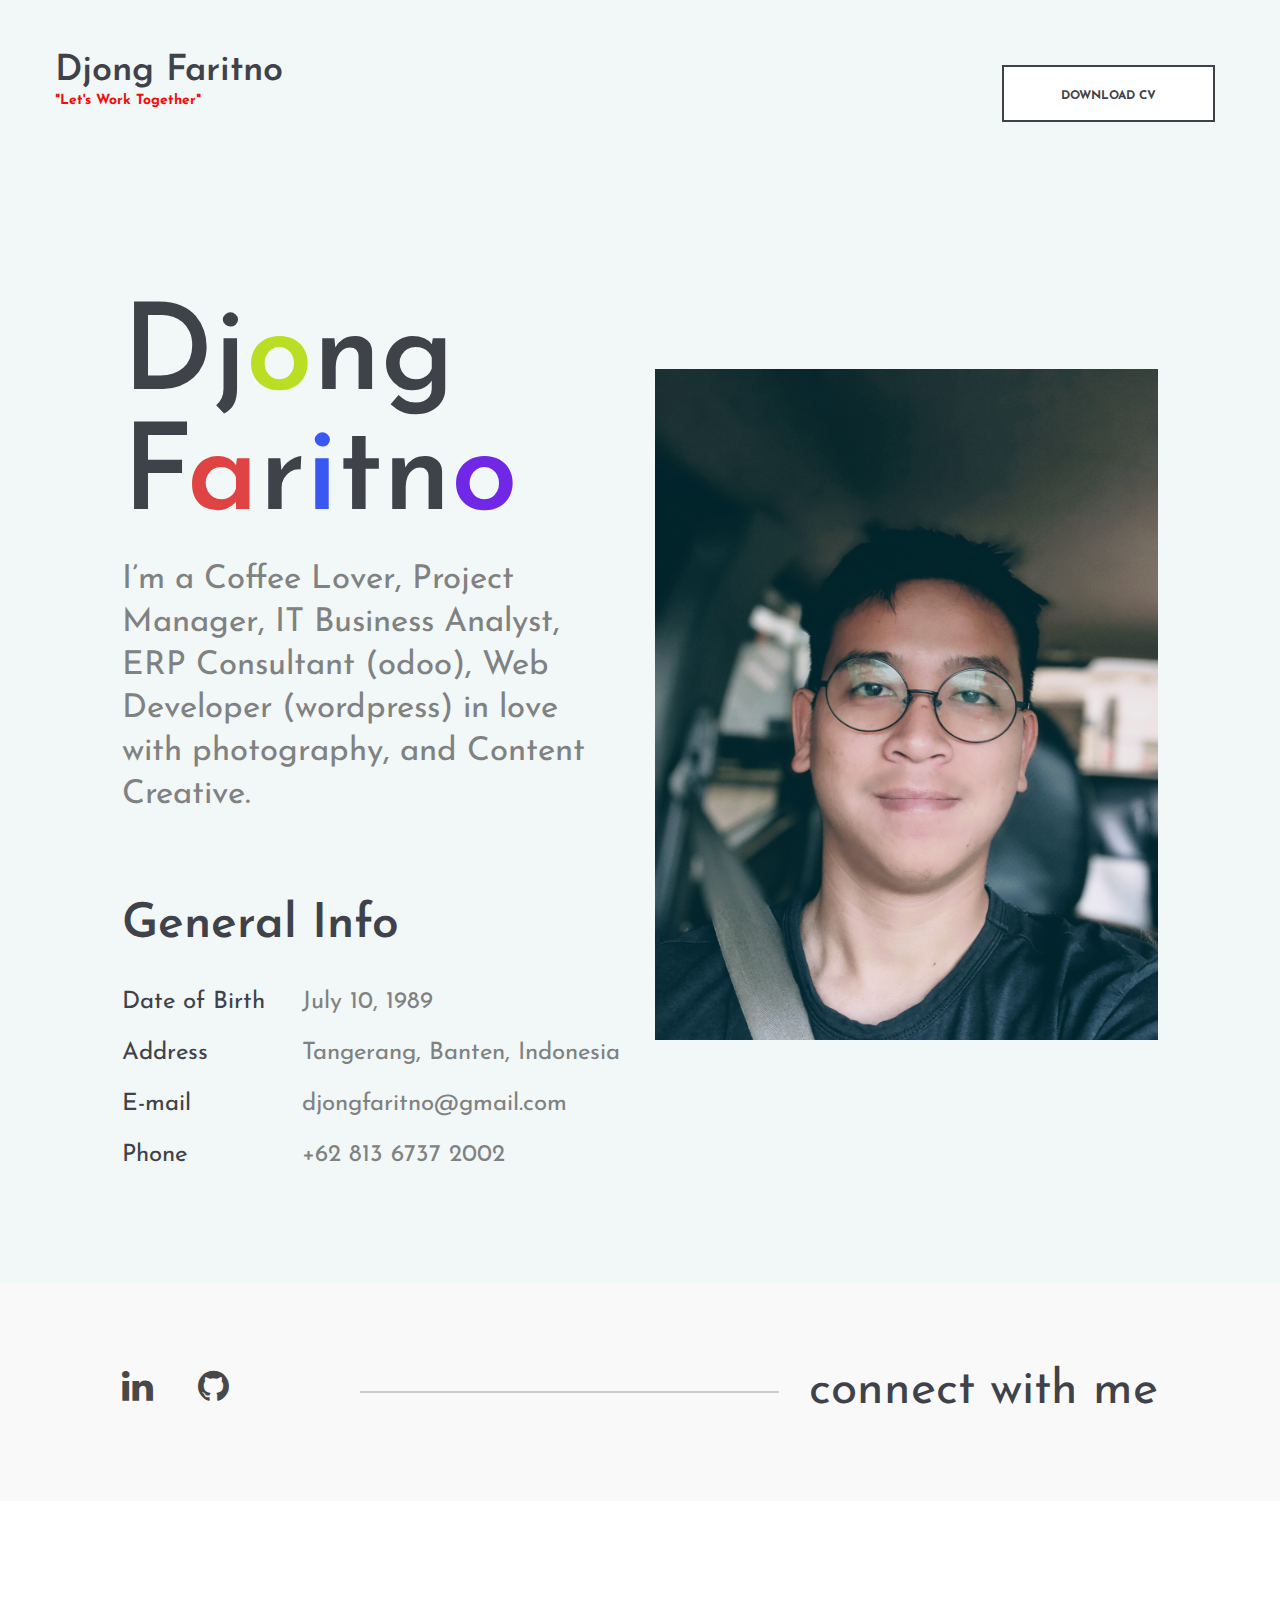
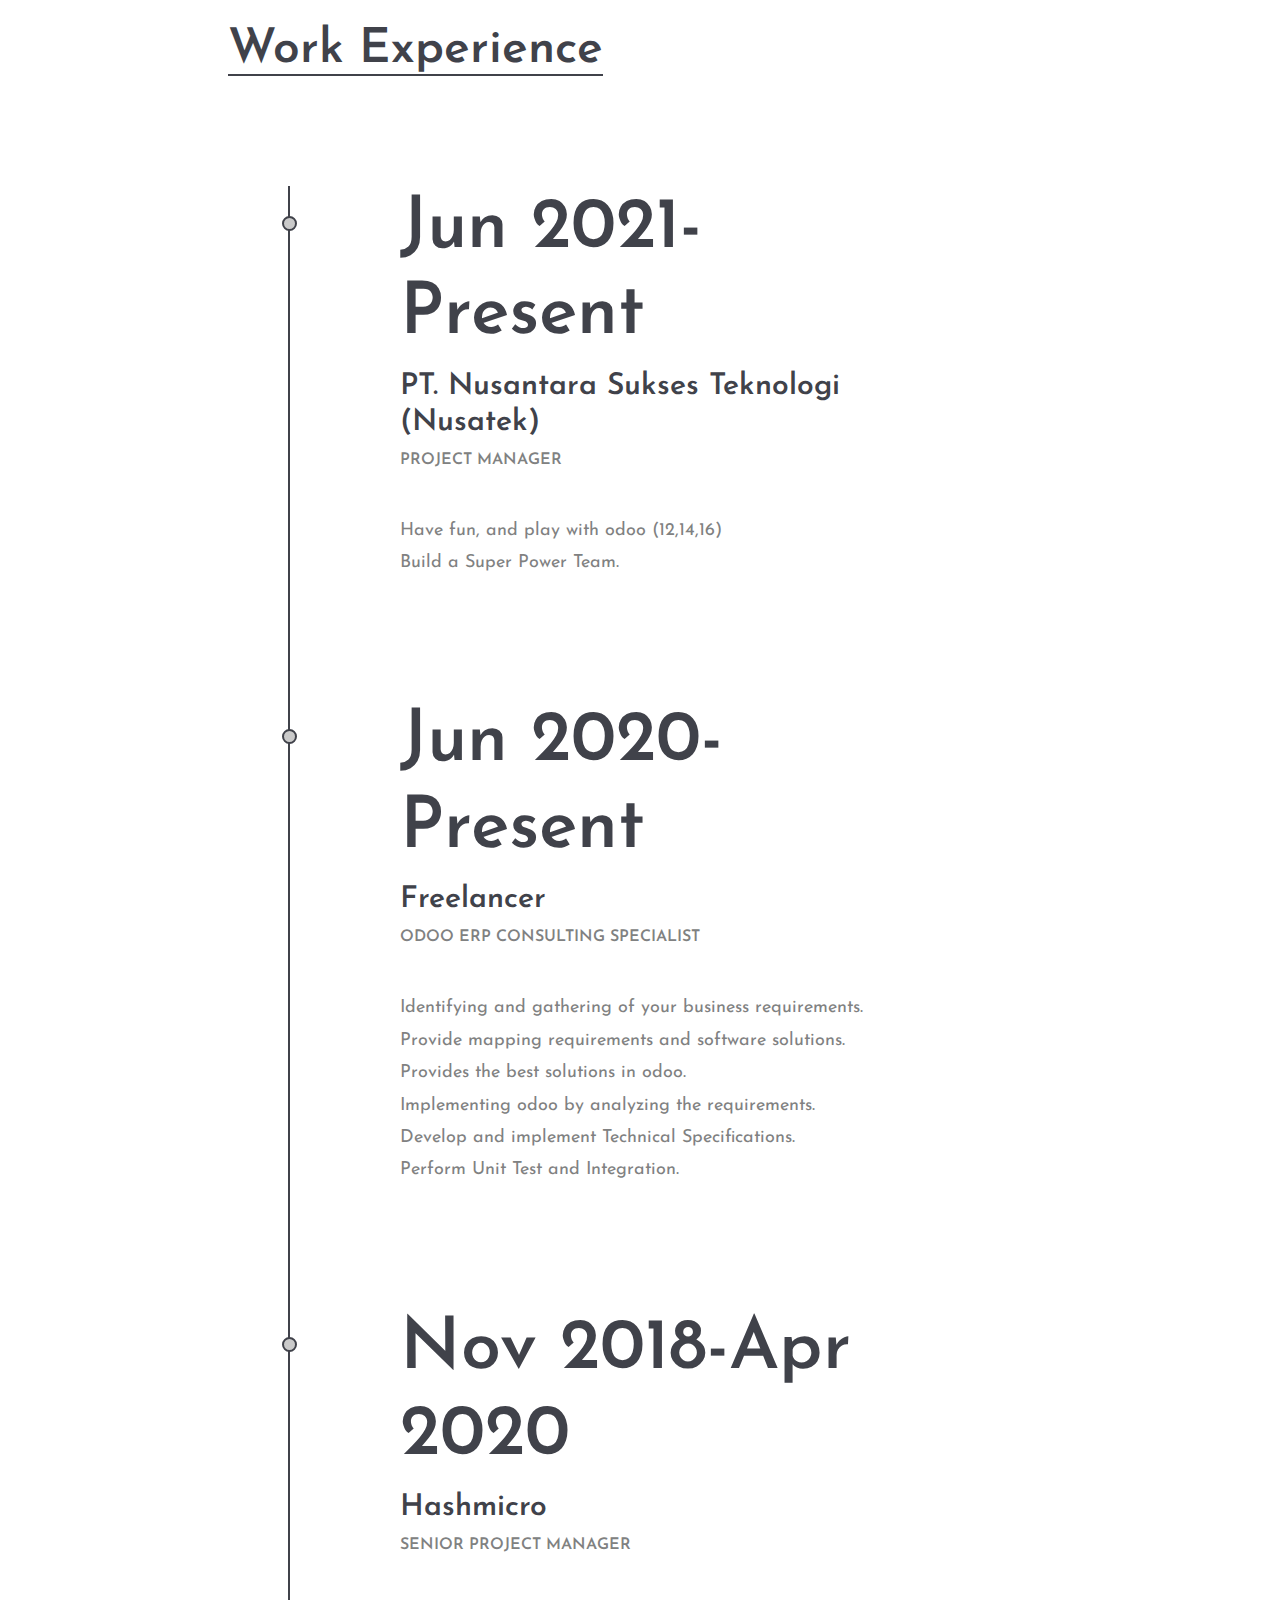
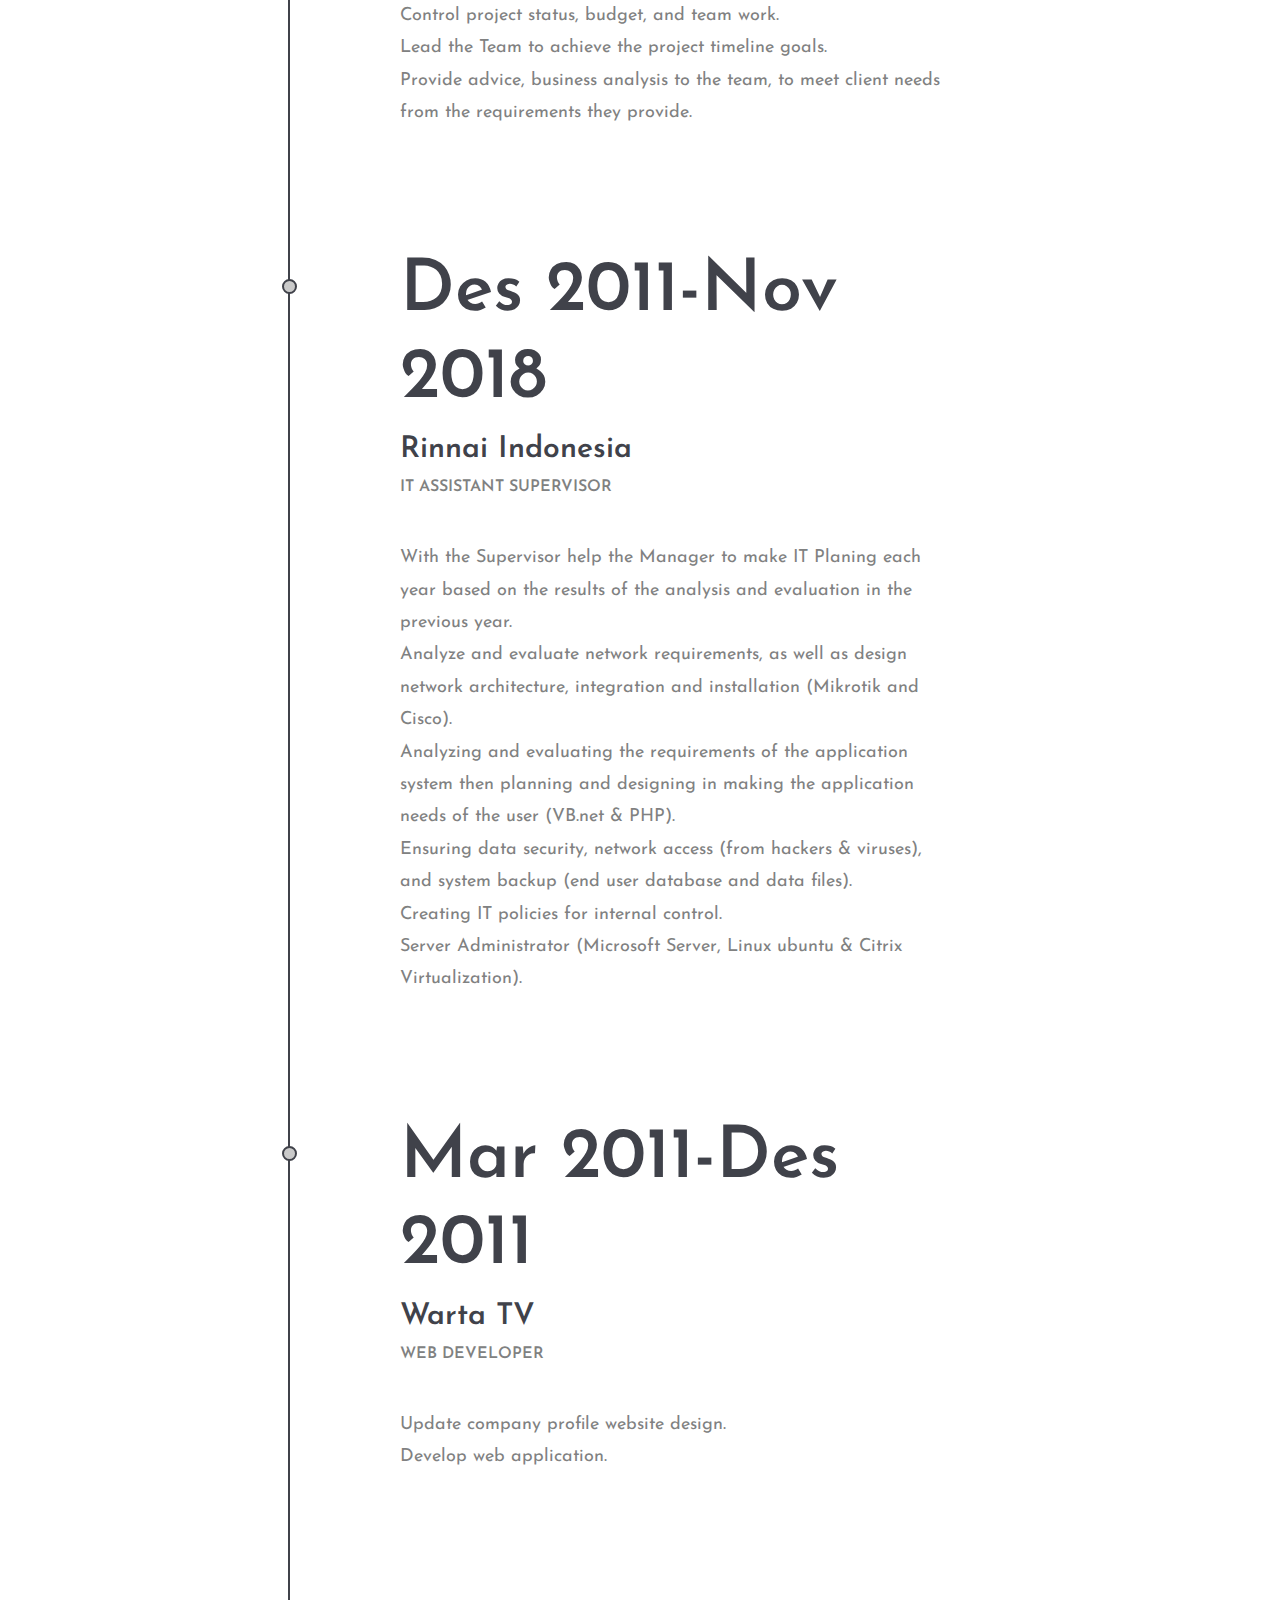
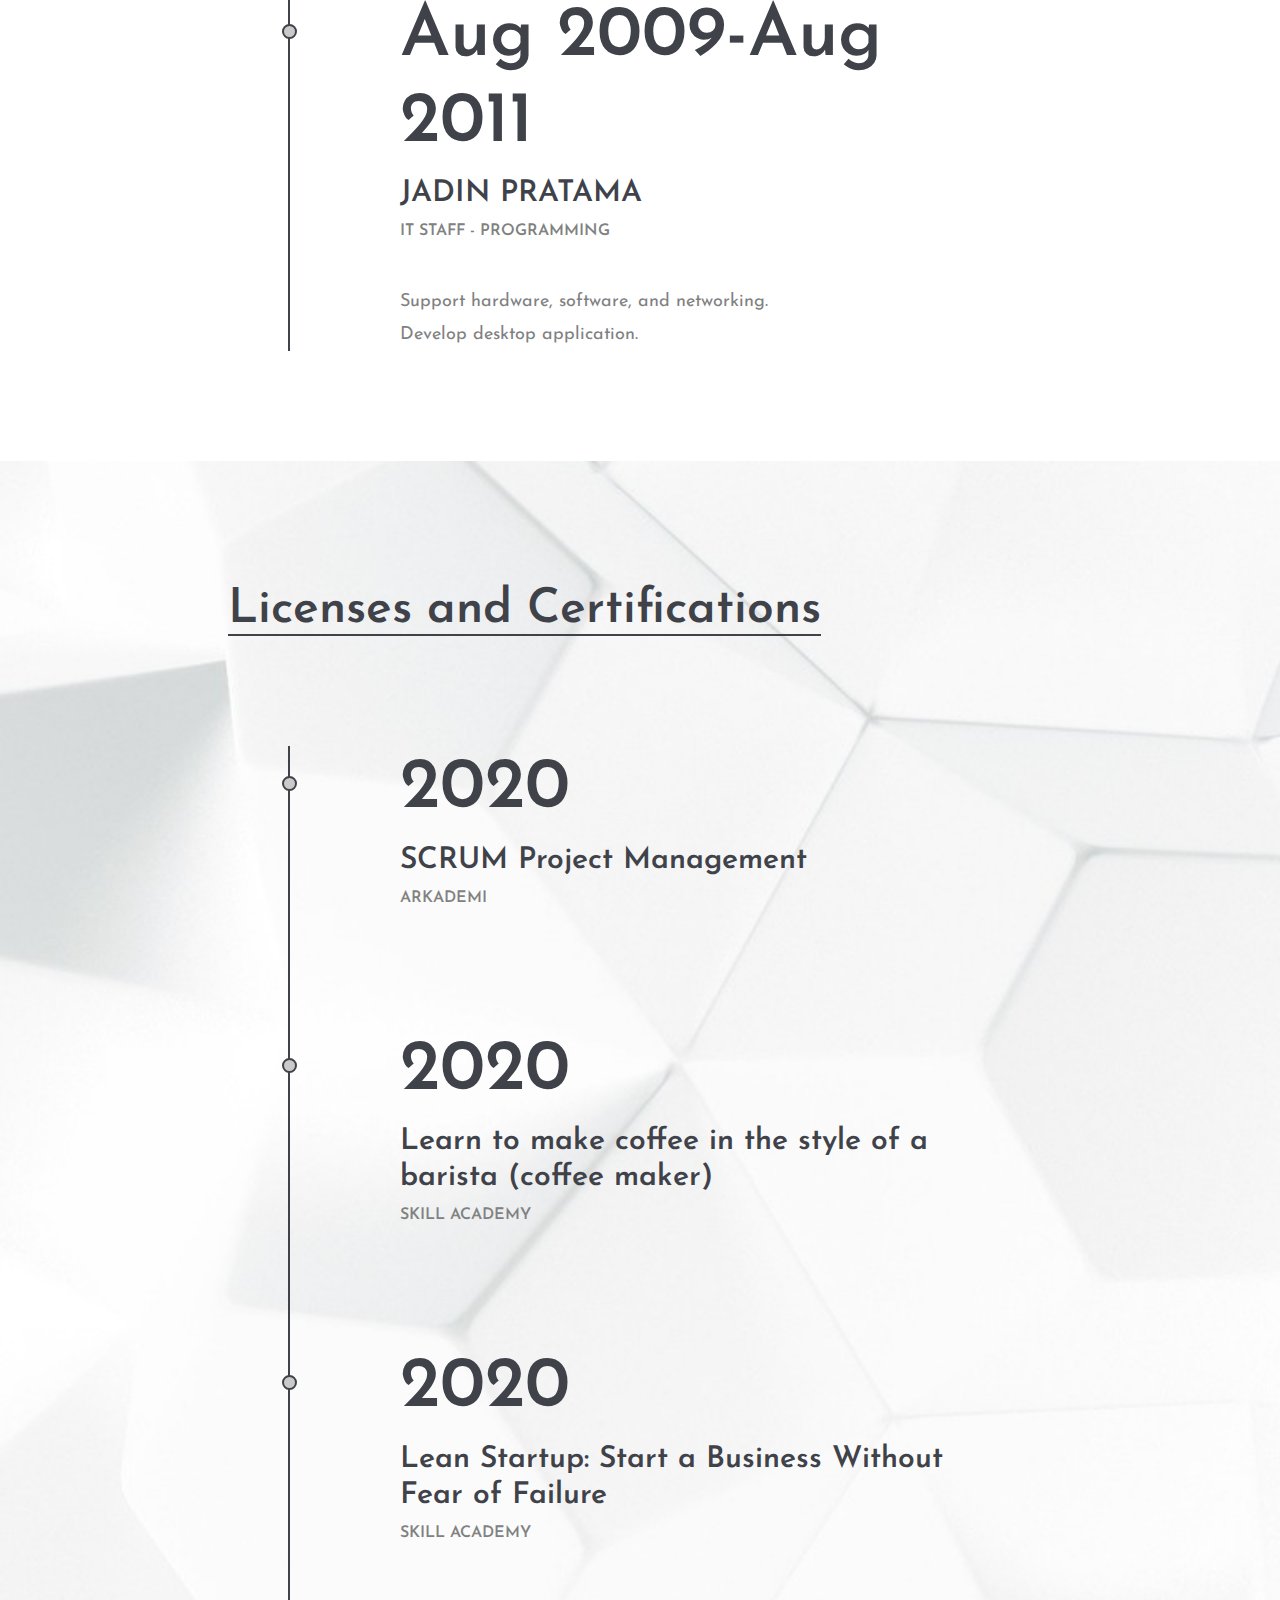
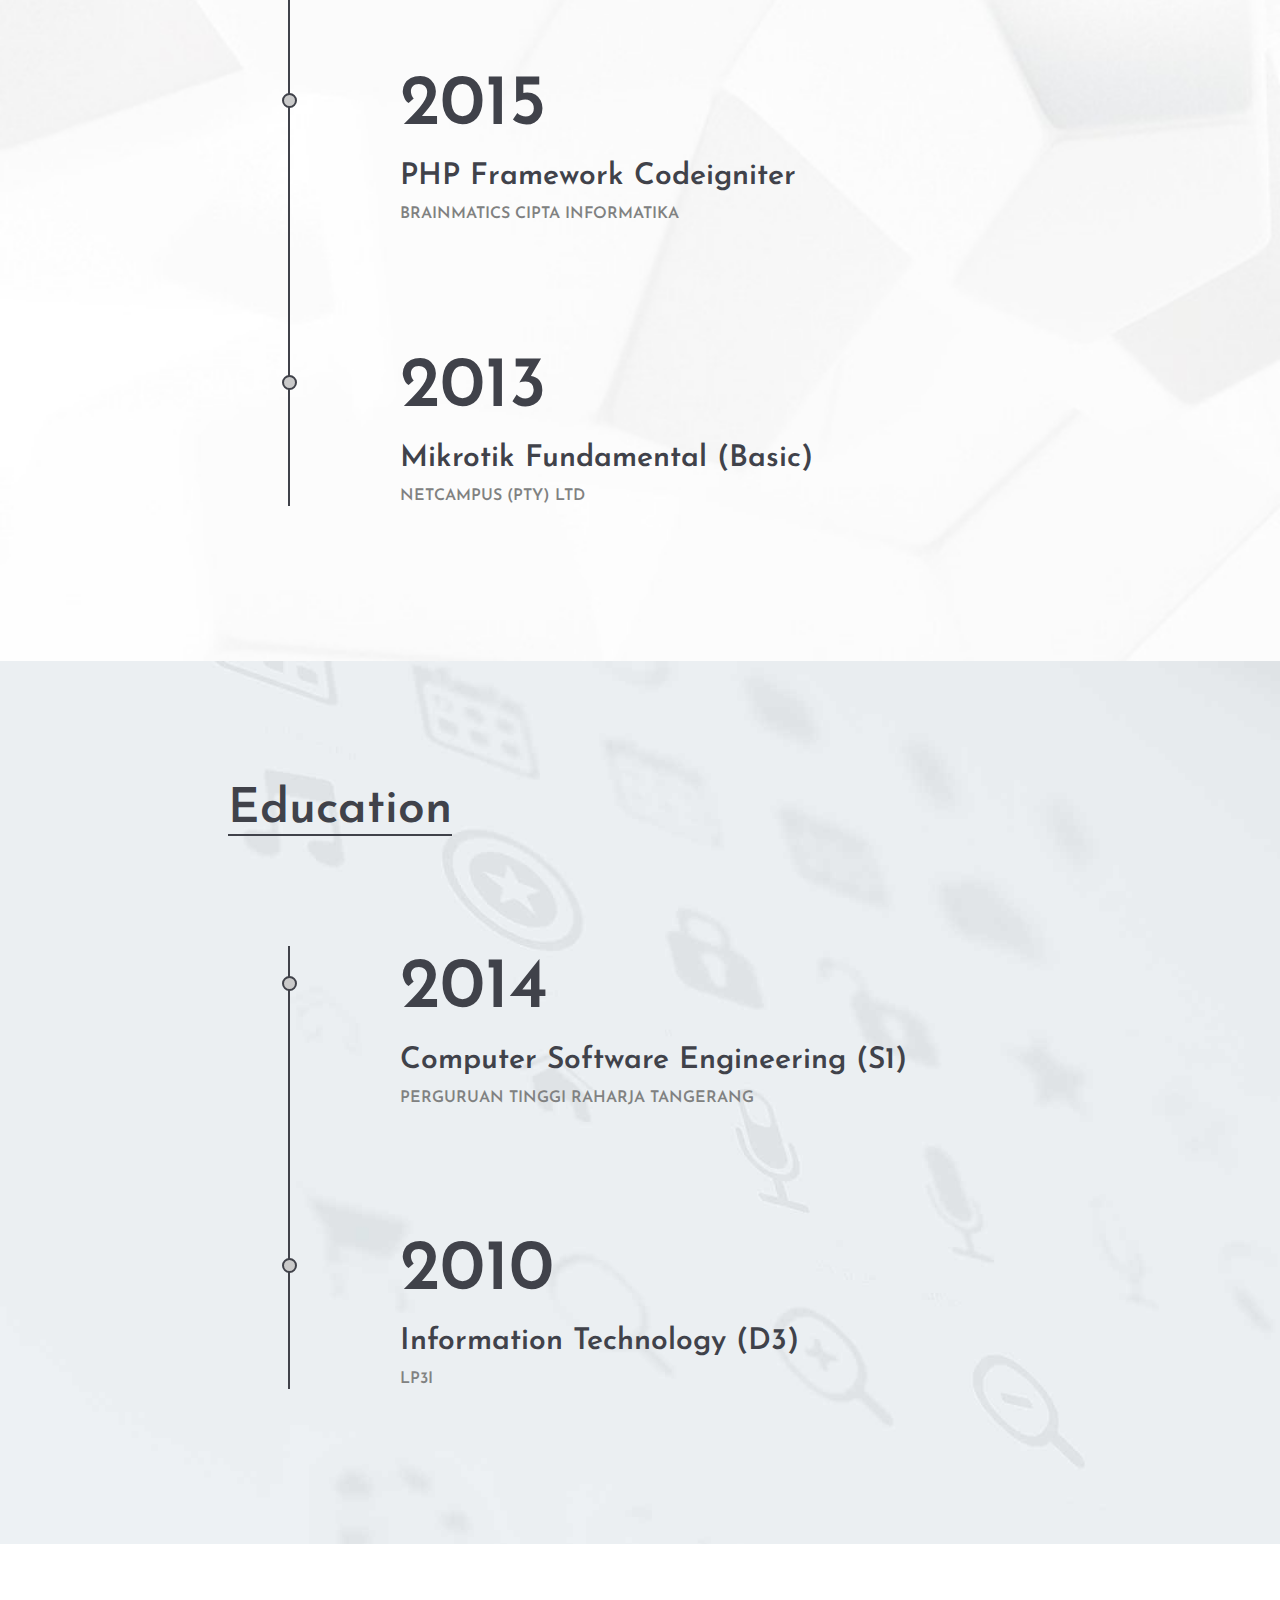
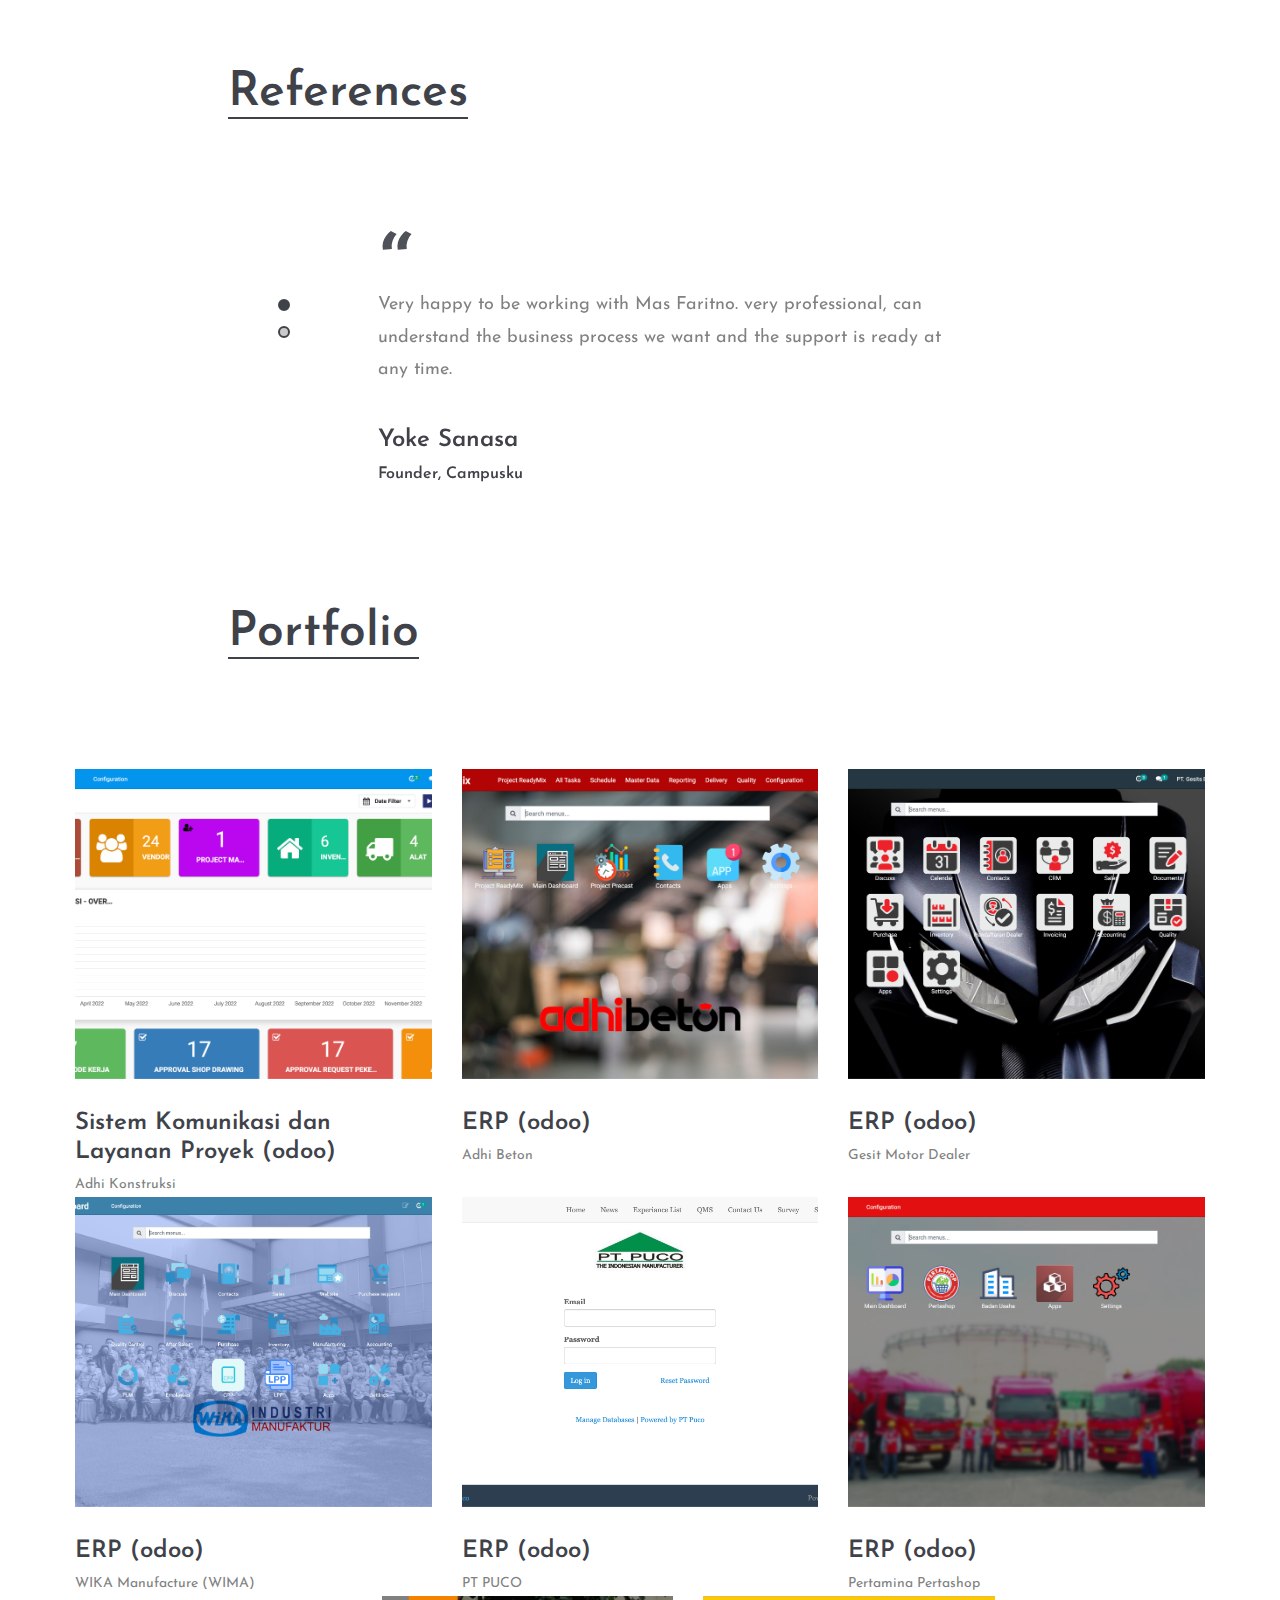
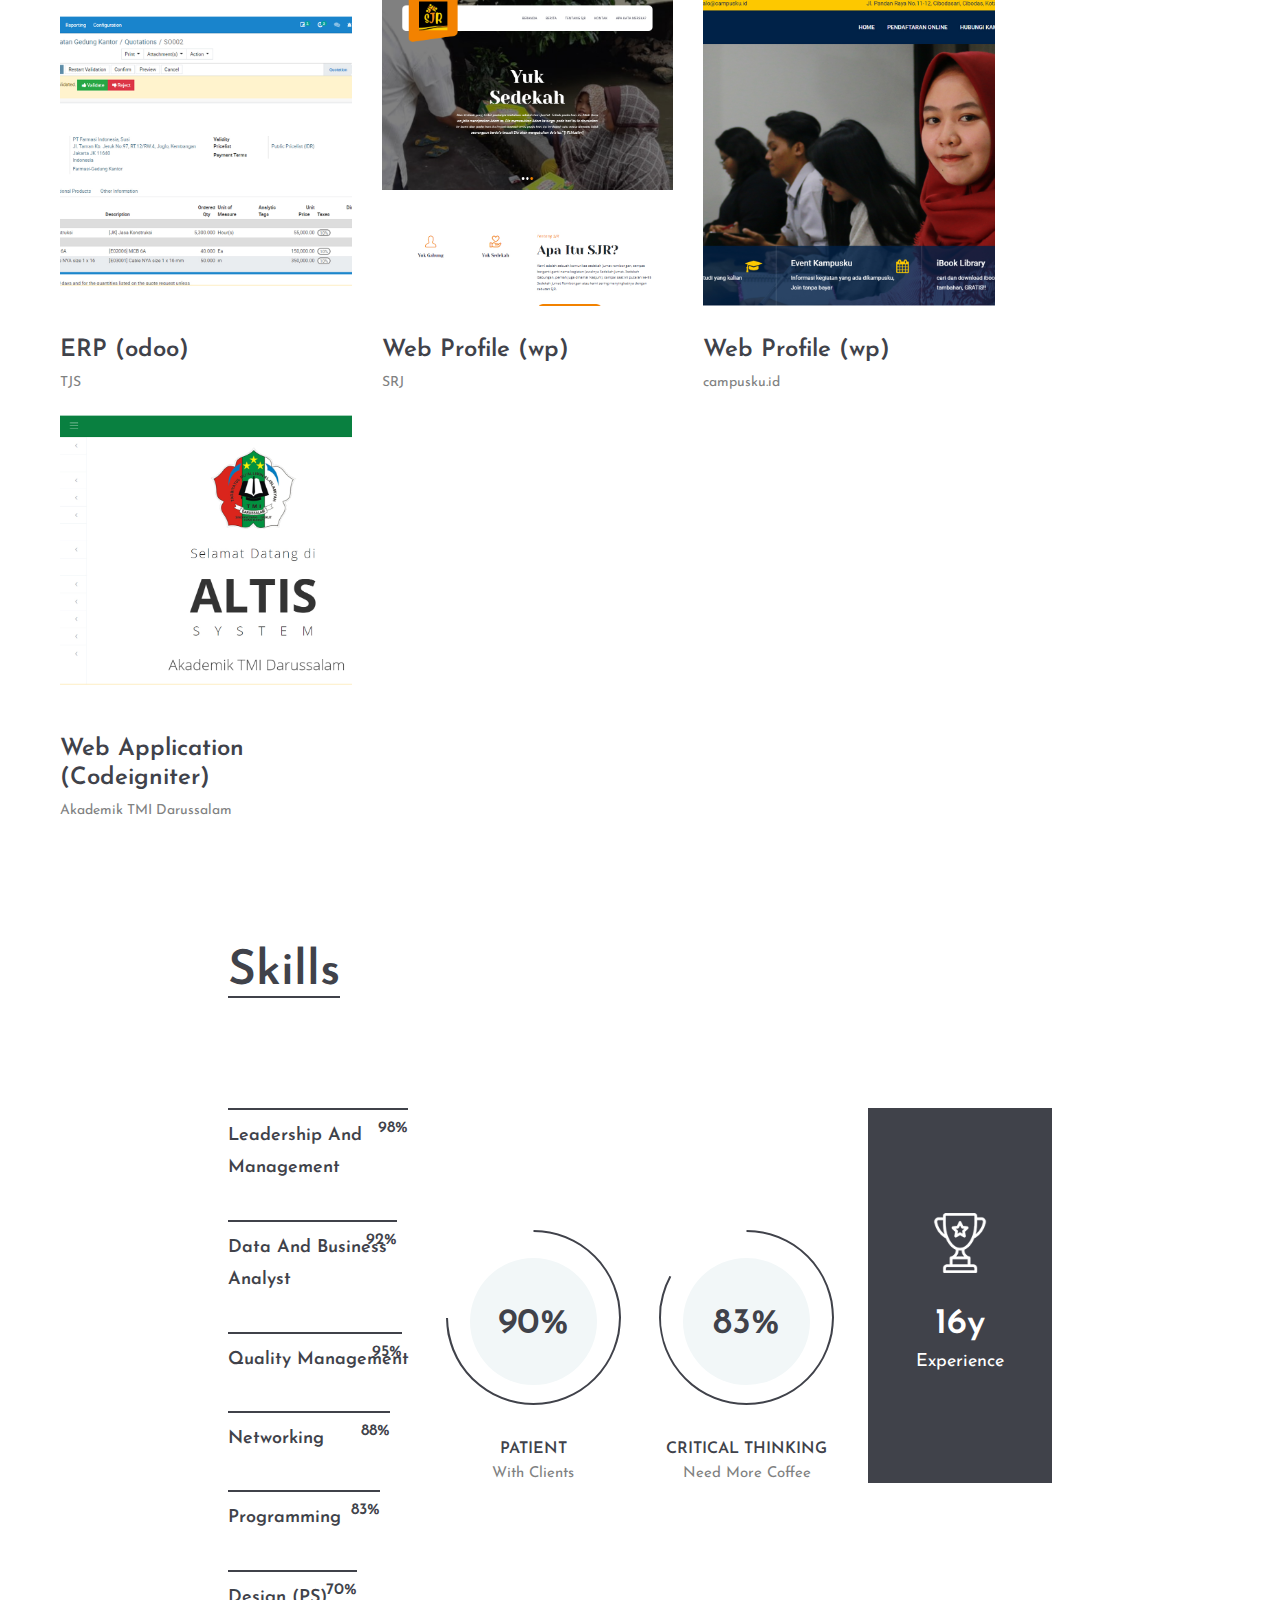
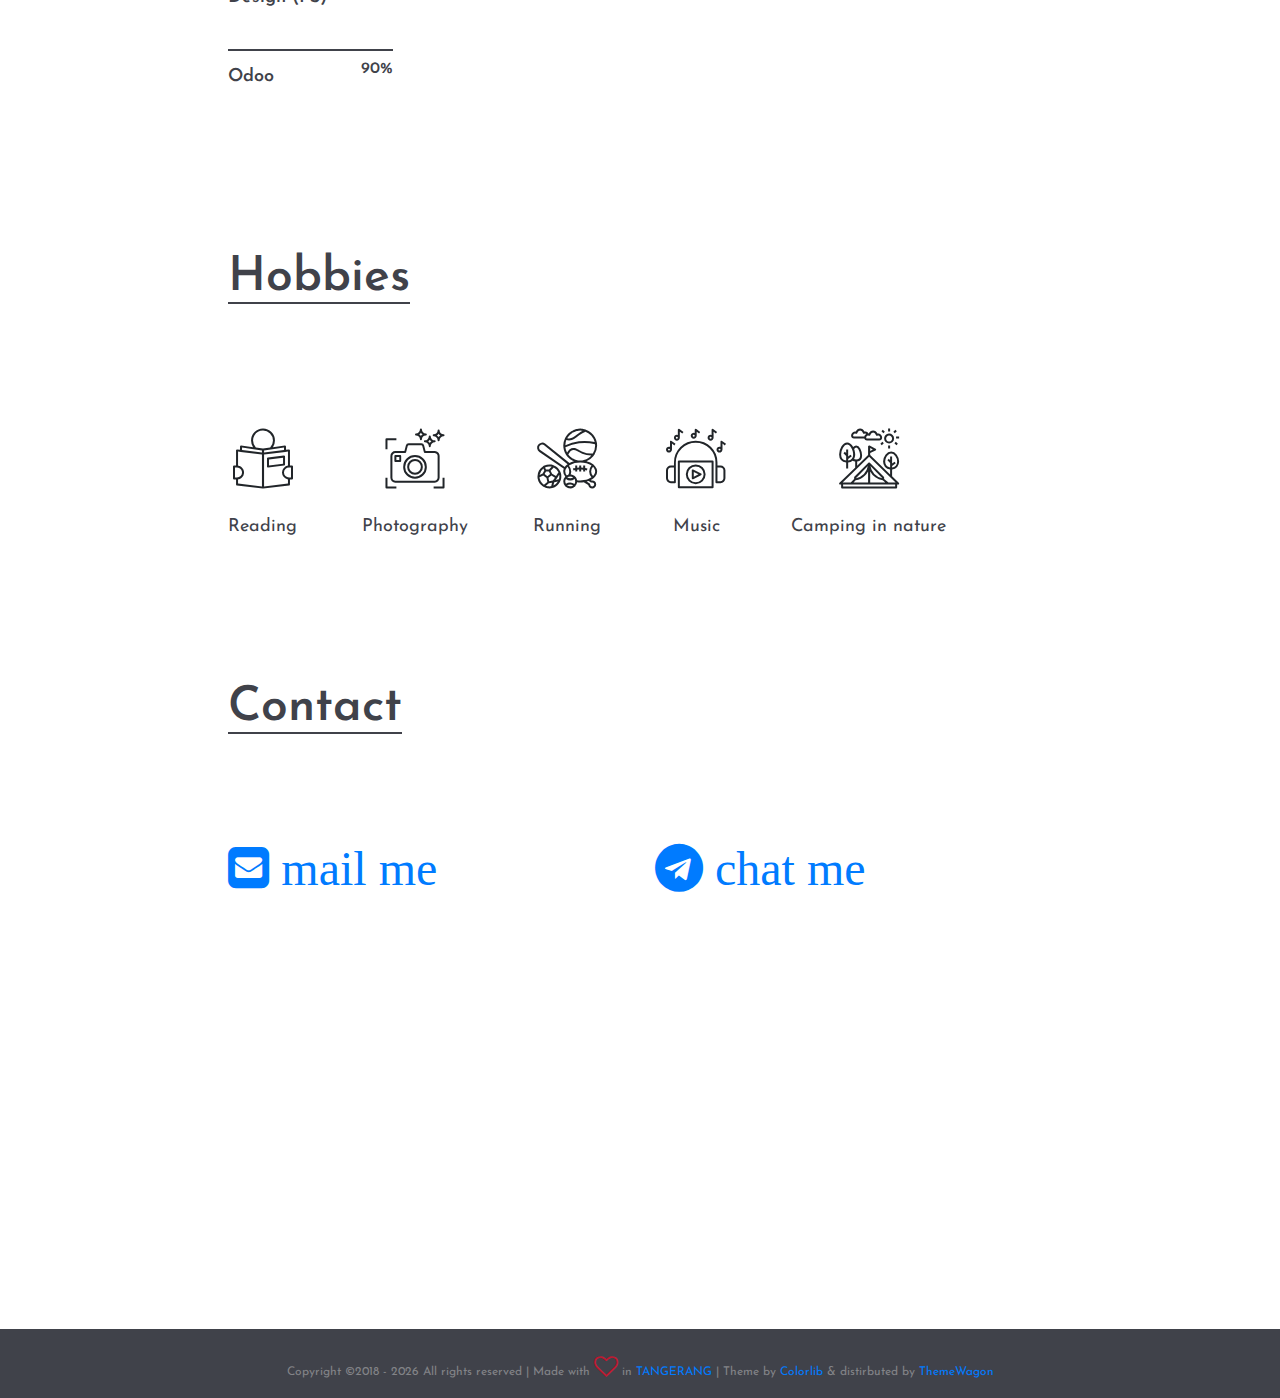
==== commit ae7e8813: "update link cv" ====
--- a/index.html
+++ b/index.html
@@ -44,7 +44,7 @@
 					</div>
 				</div>
 				<div class="col-md-8 text-md-right header-buttons">
-					<a href="https://www.dropbox.com/s/4c3drkiel6qogcp/cvfaritno.pdf?dl=0" class="site-btn" target="_blank">Download CV</a>
+					<a href="https://www.dropbox.com/s/p2du3rl18o41l0x/cvfaritno.pdf?dl=0" class="site-btn" target="_blank">Download CV</a>
 					<!-- <a href="#" class="site-btn">Discover me</a> -->
 				</div>
 			</div>
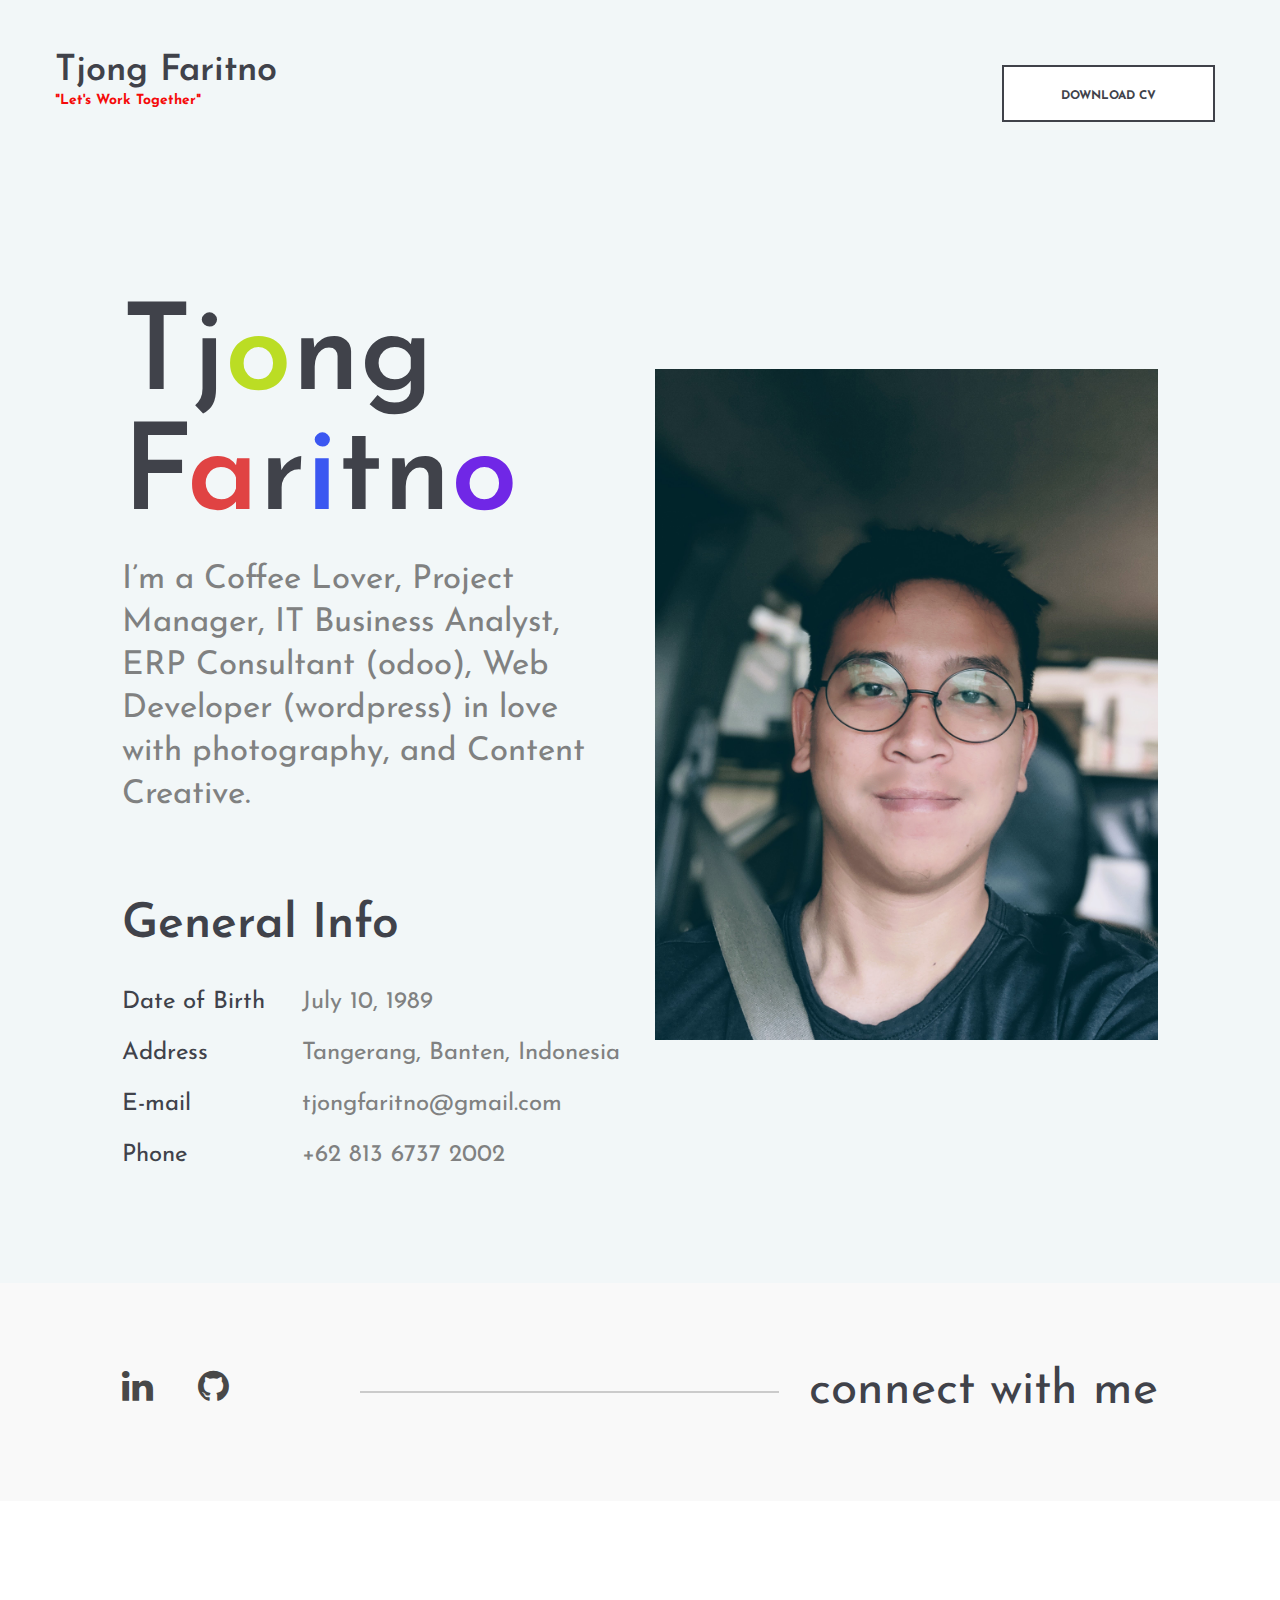
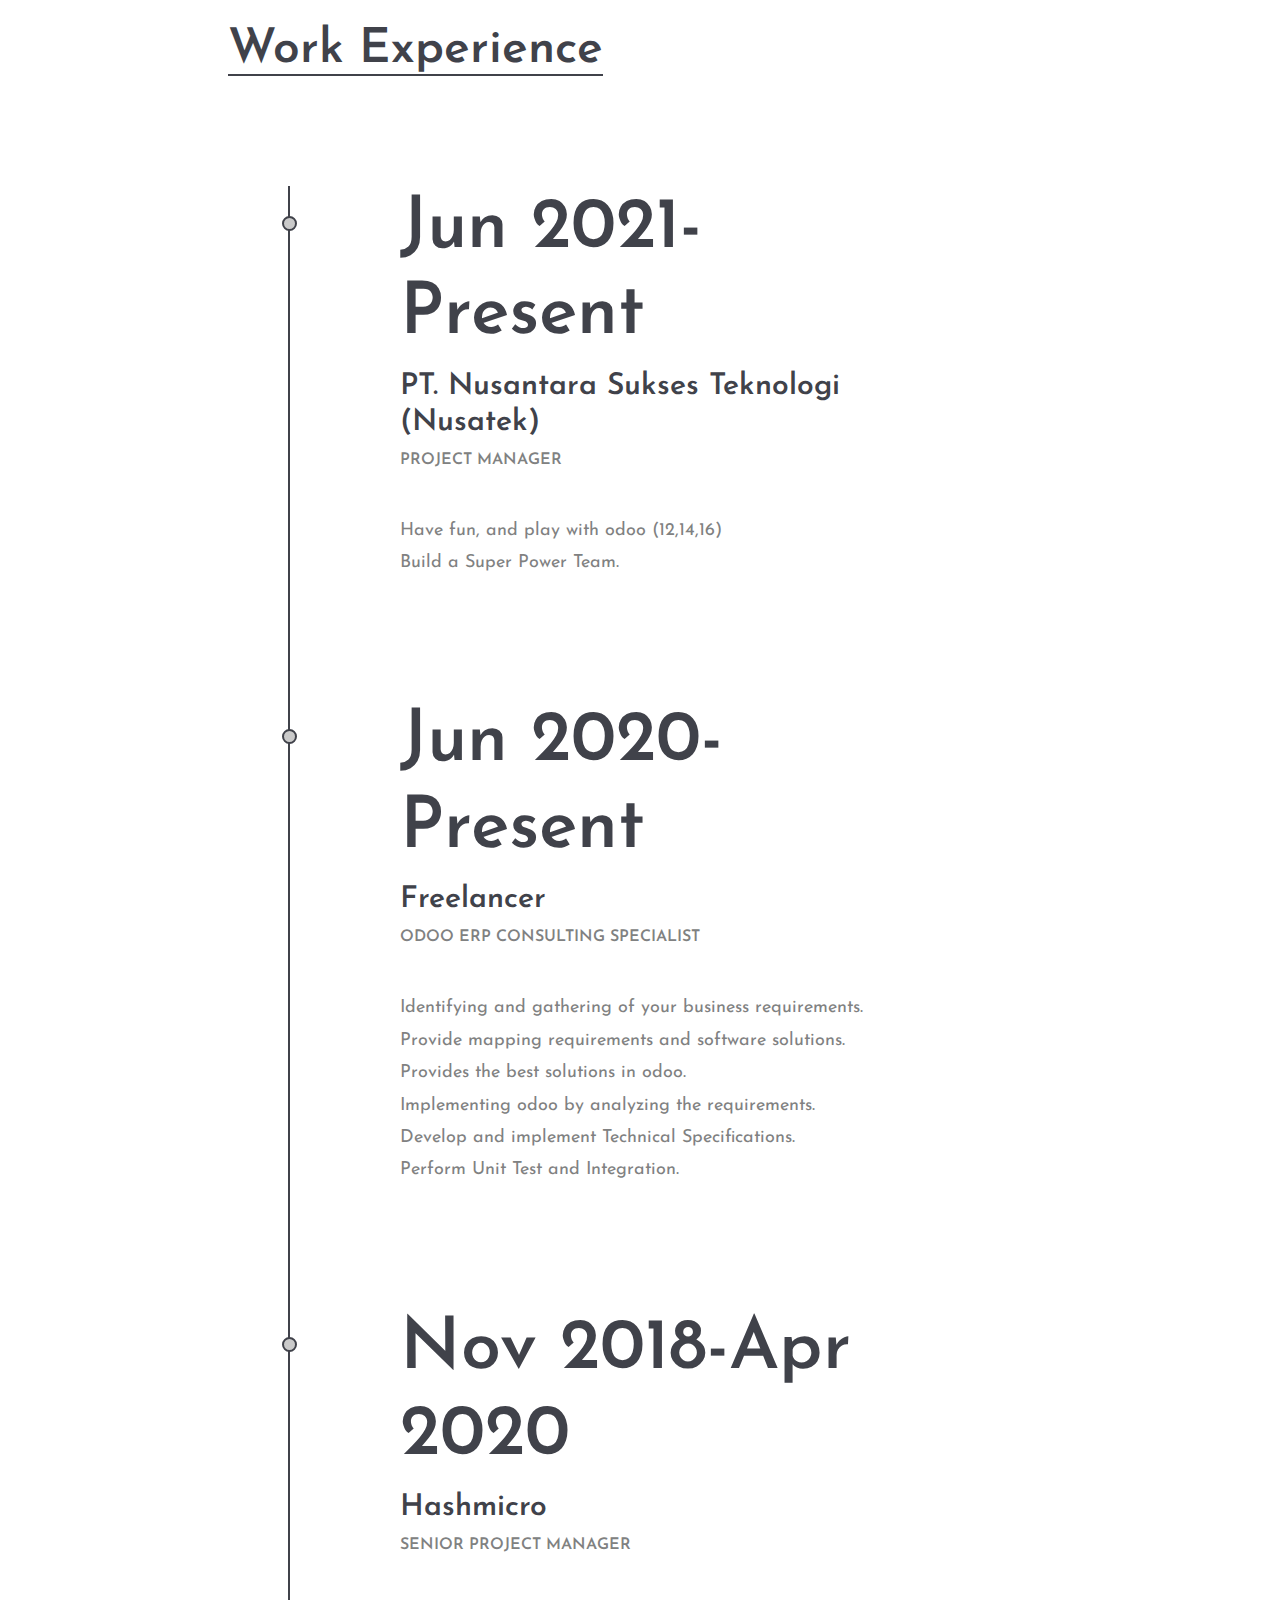
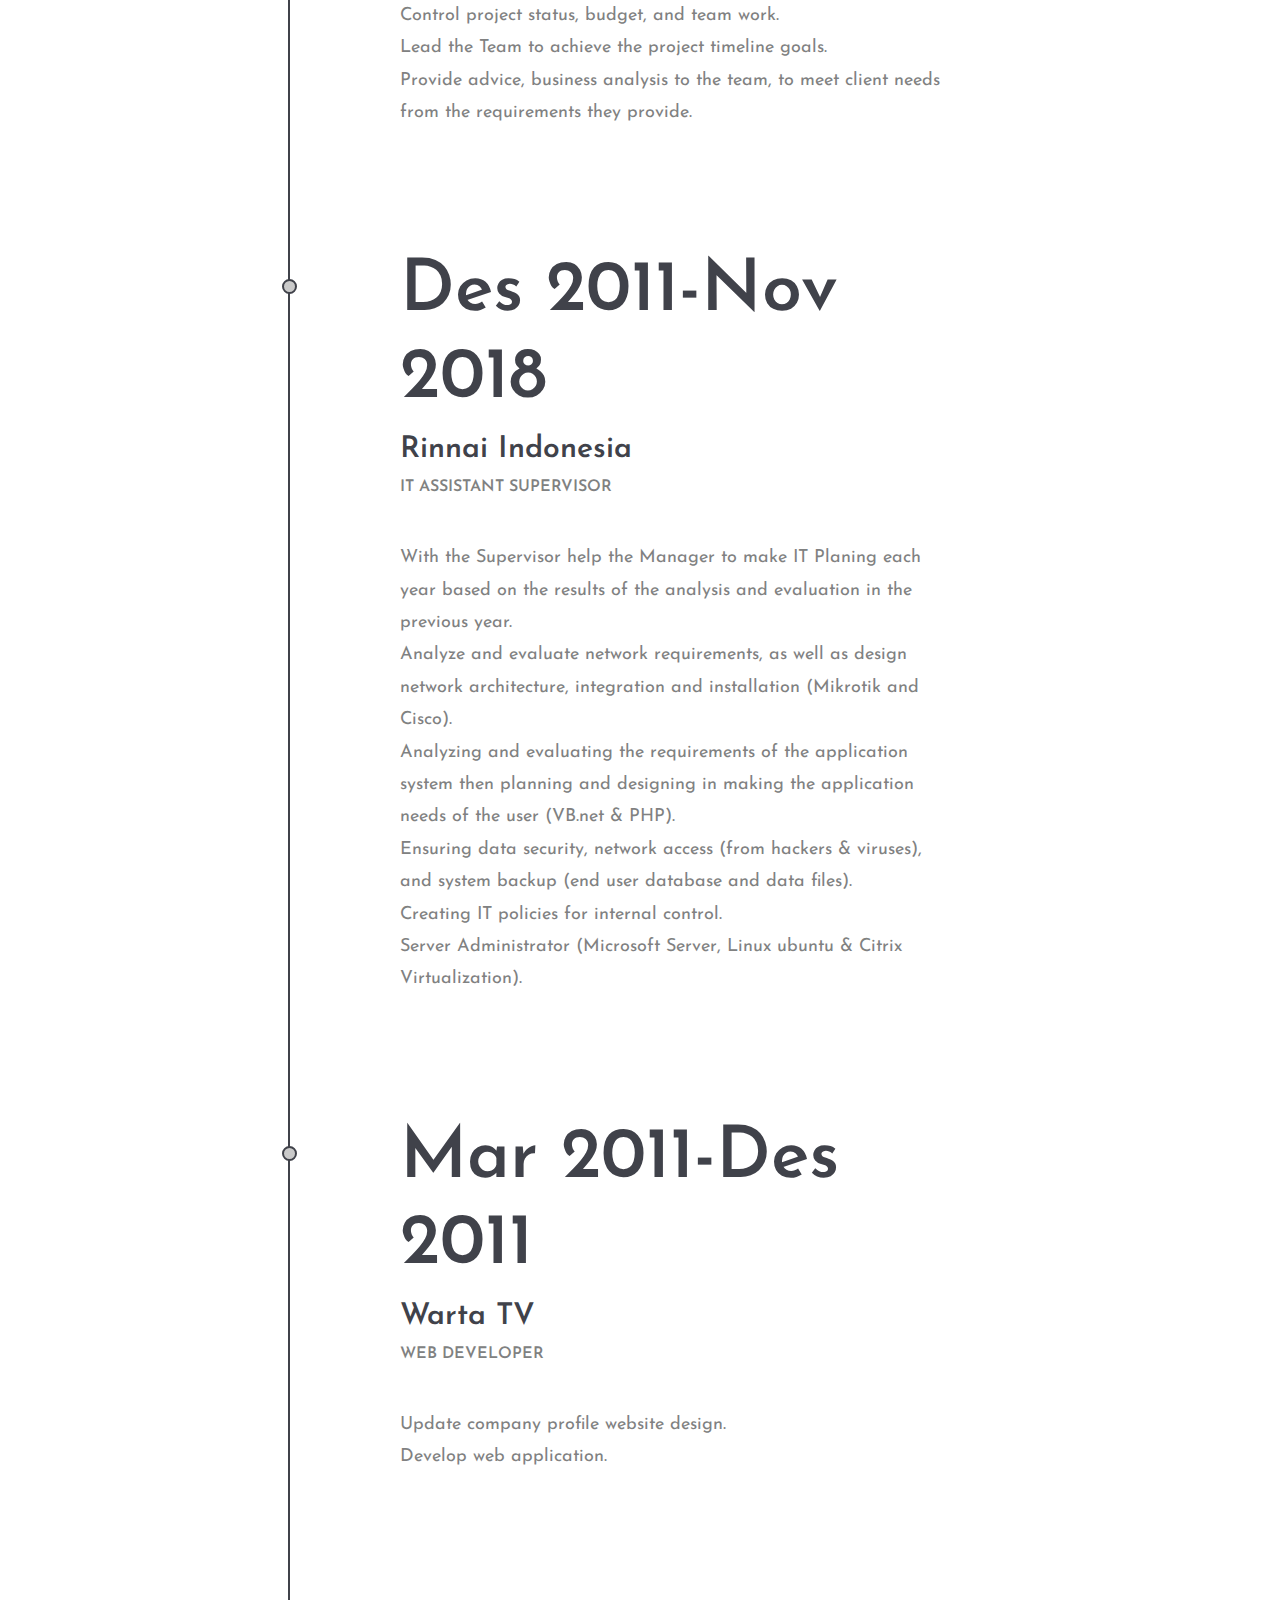
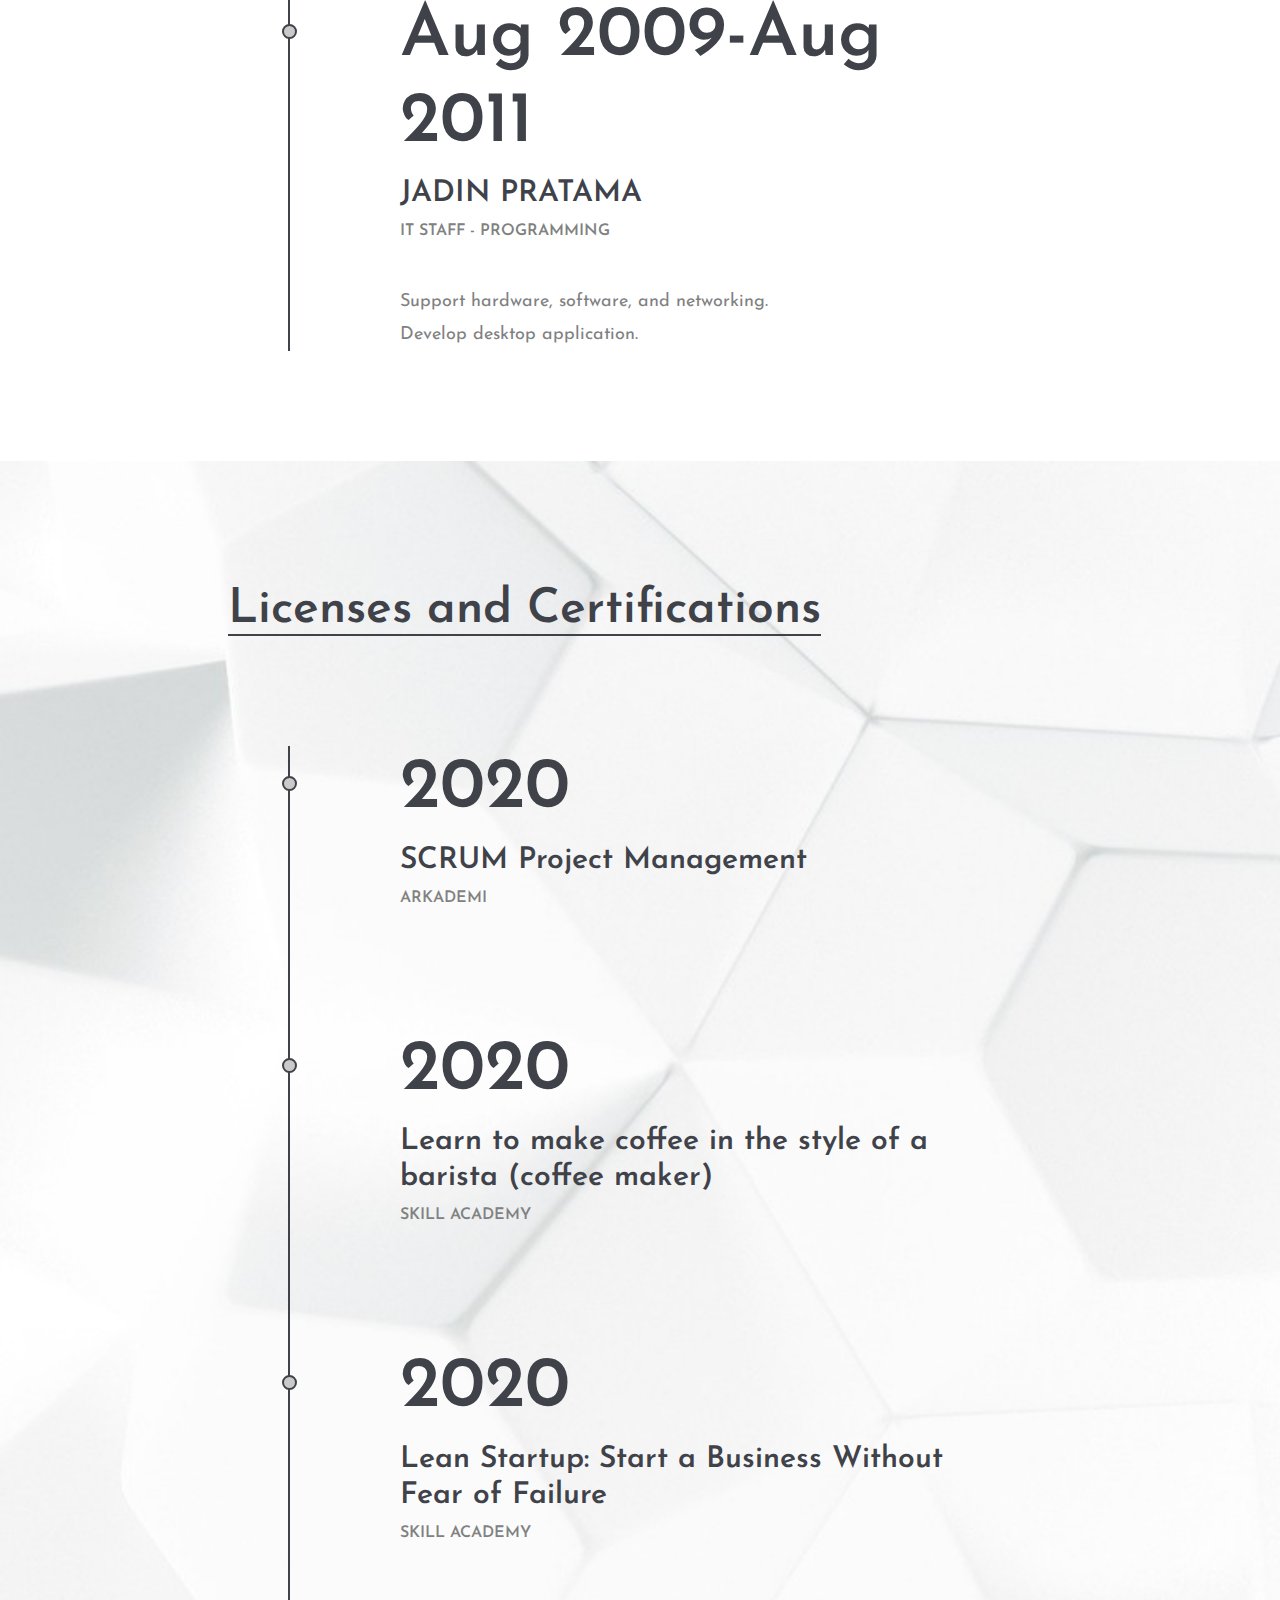
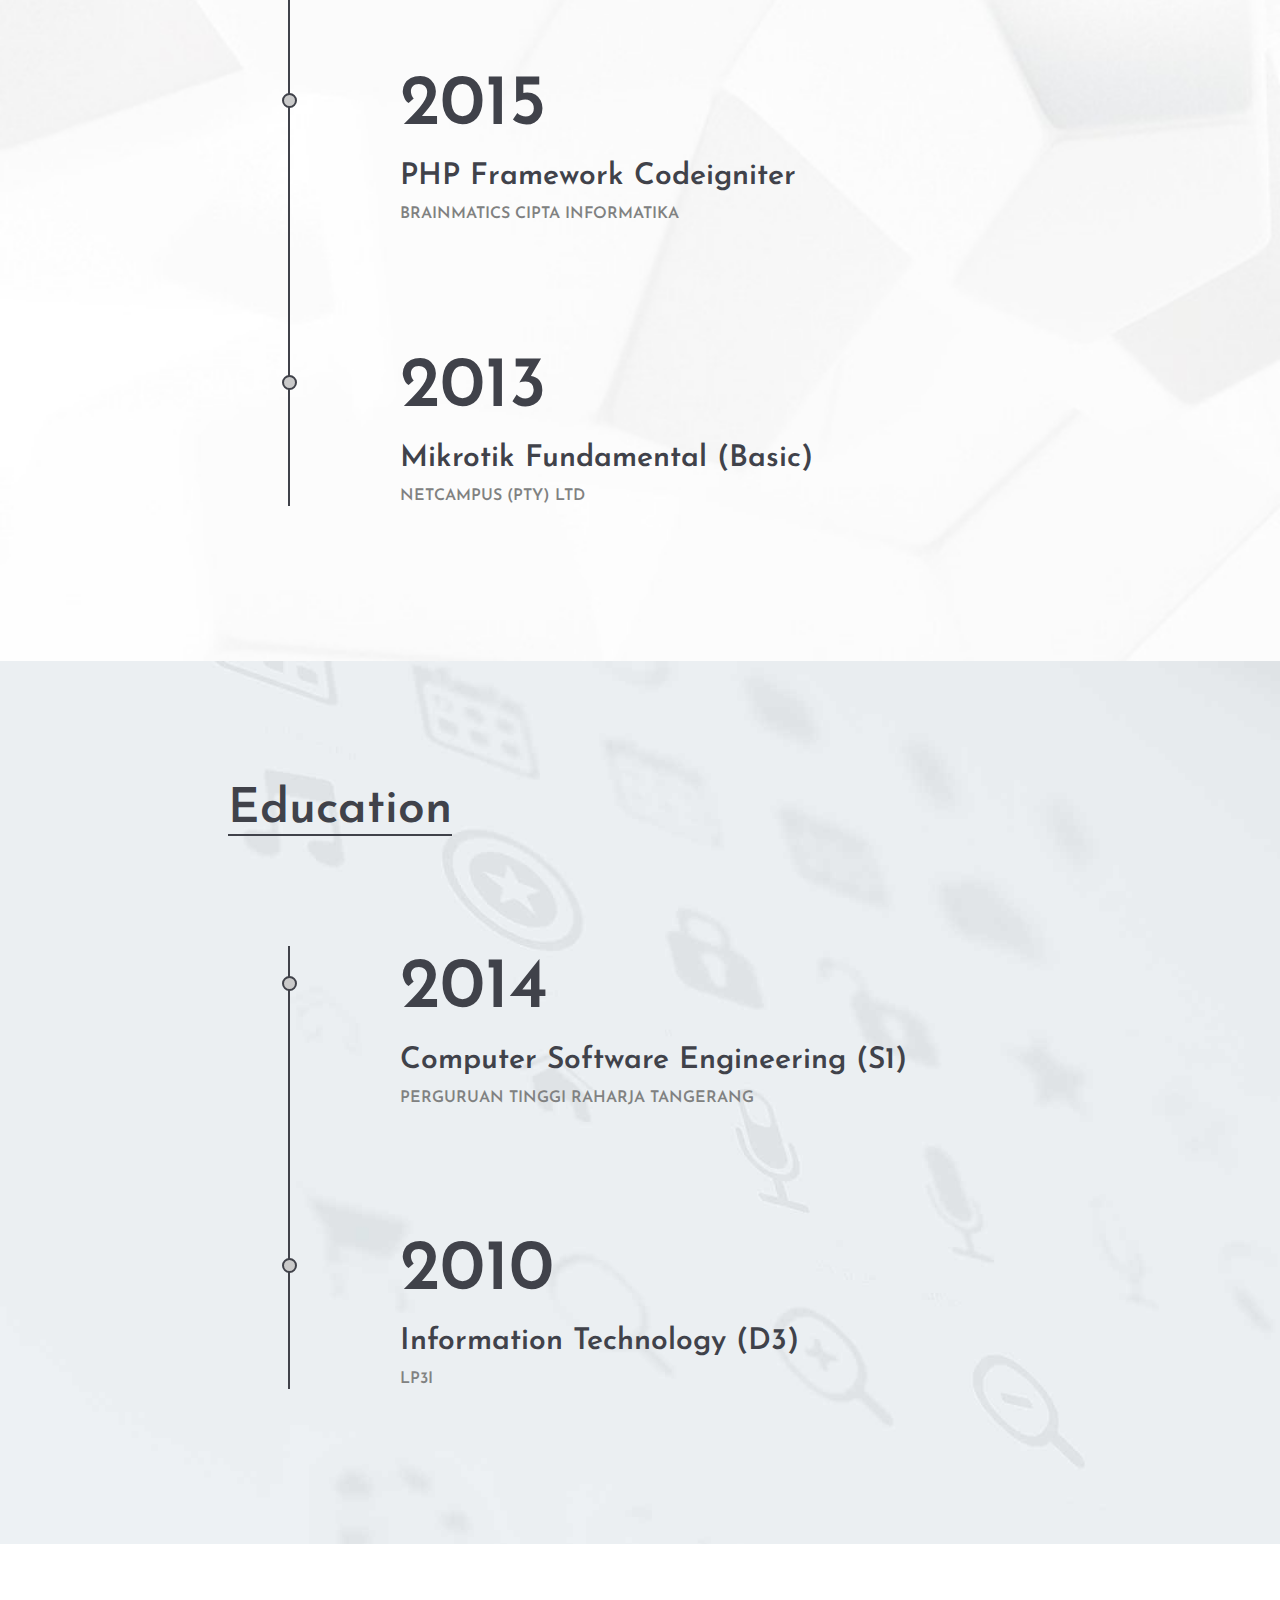
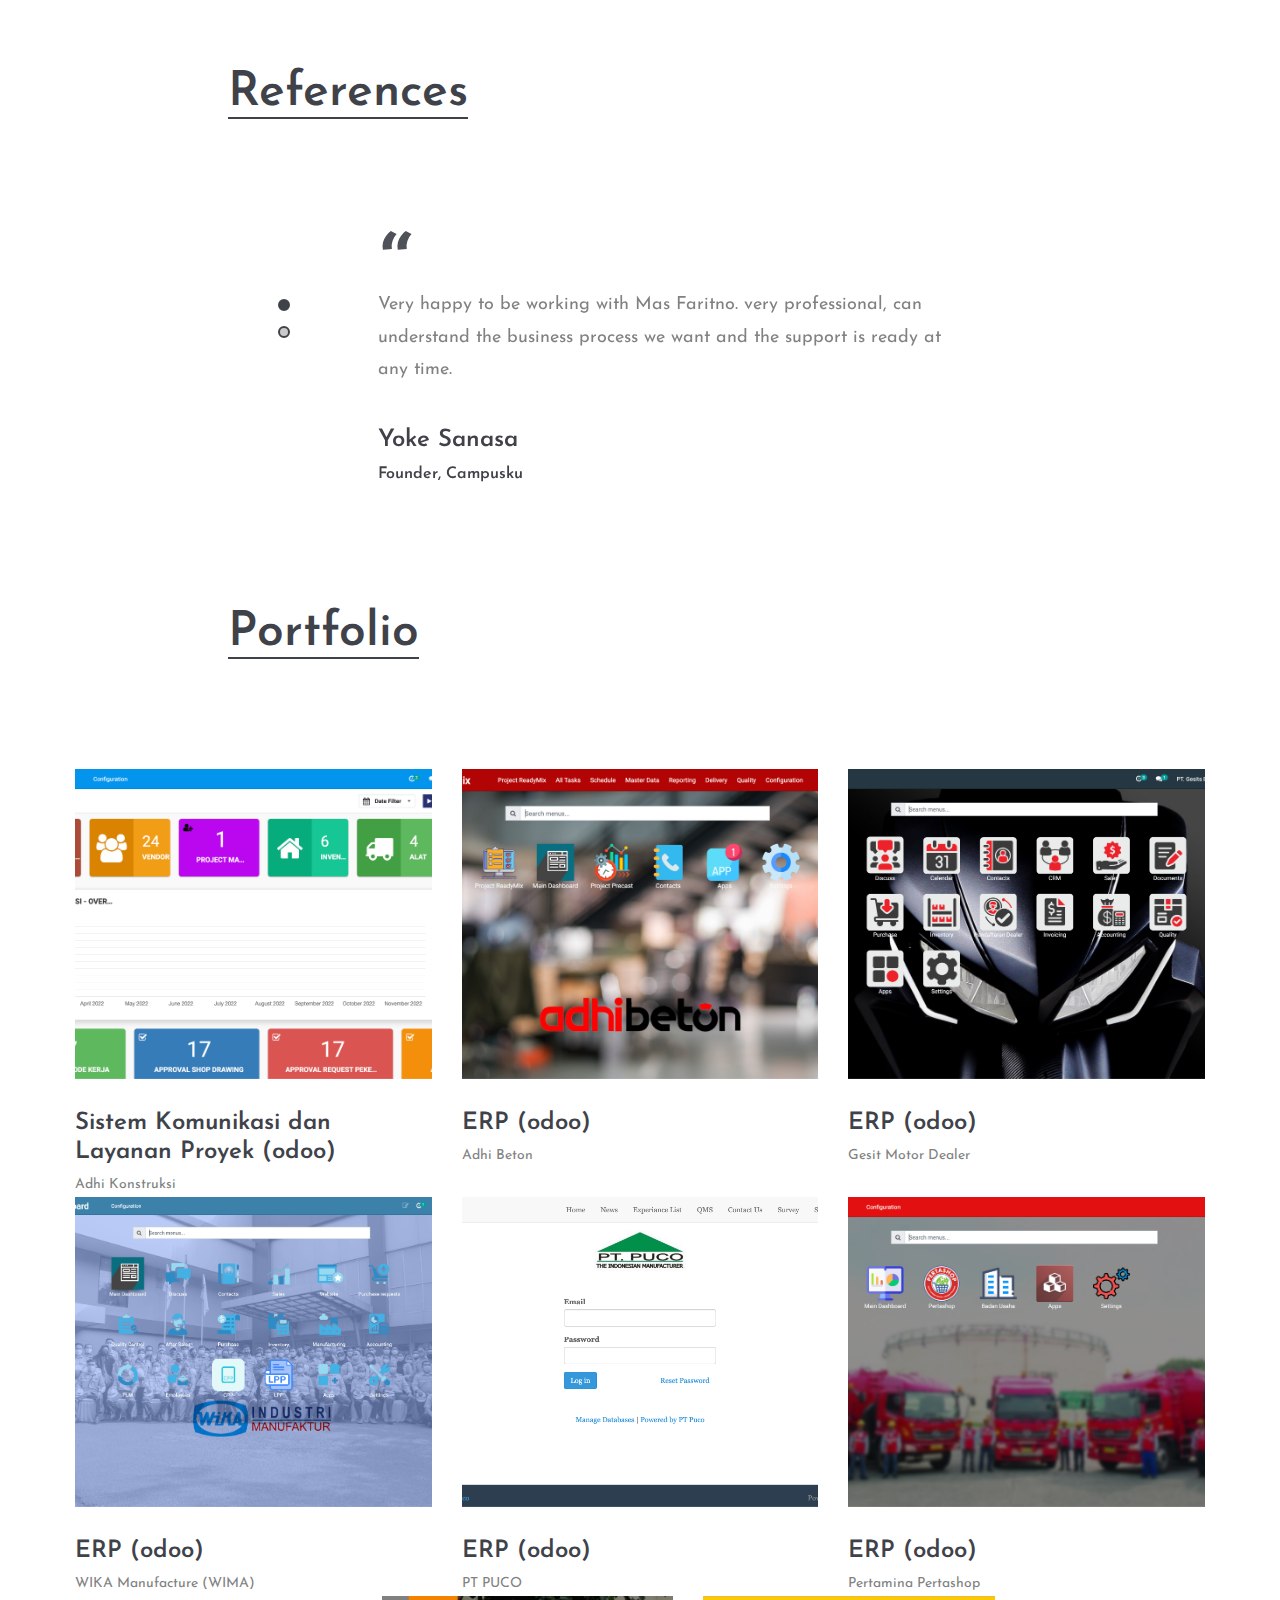
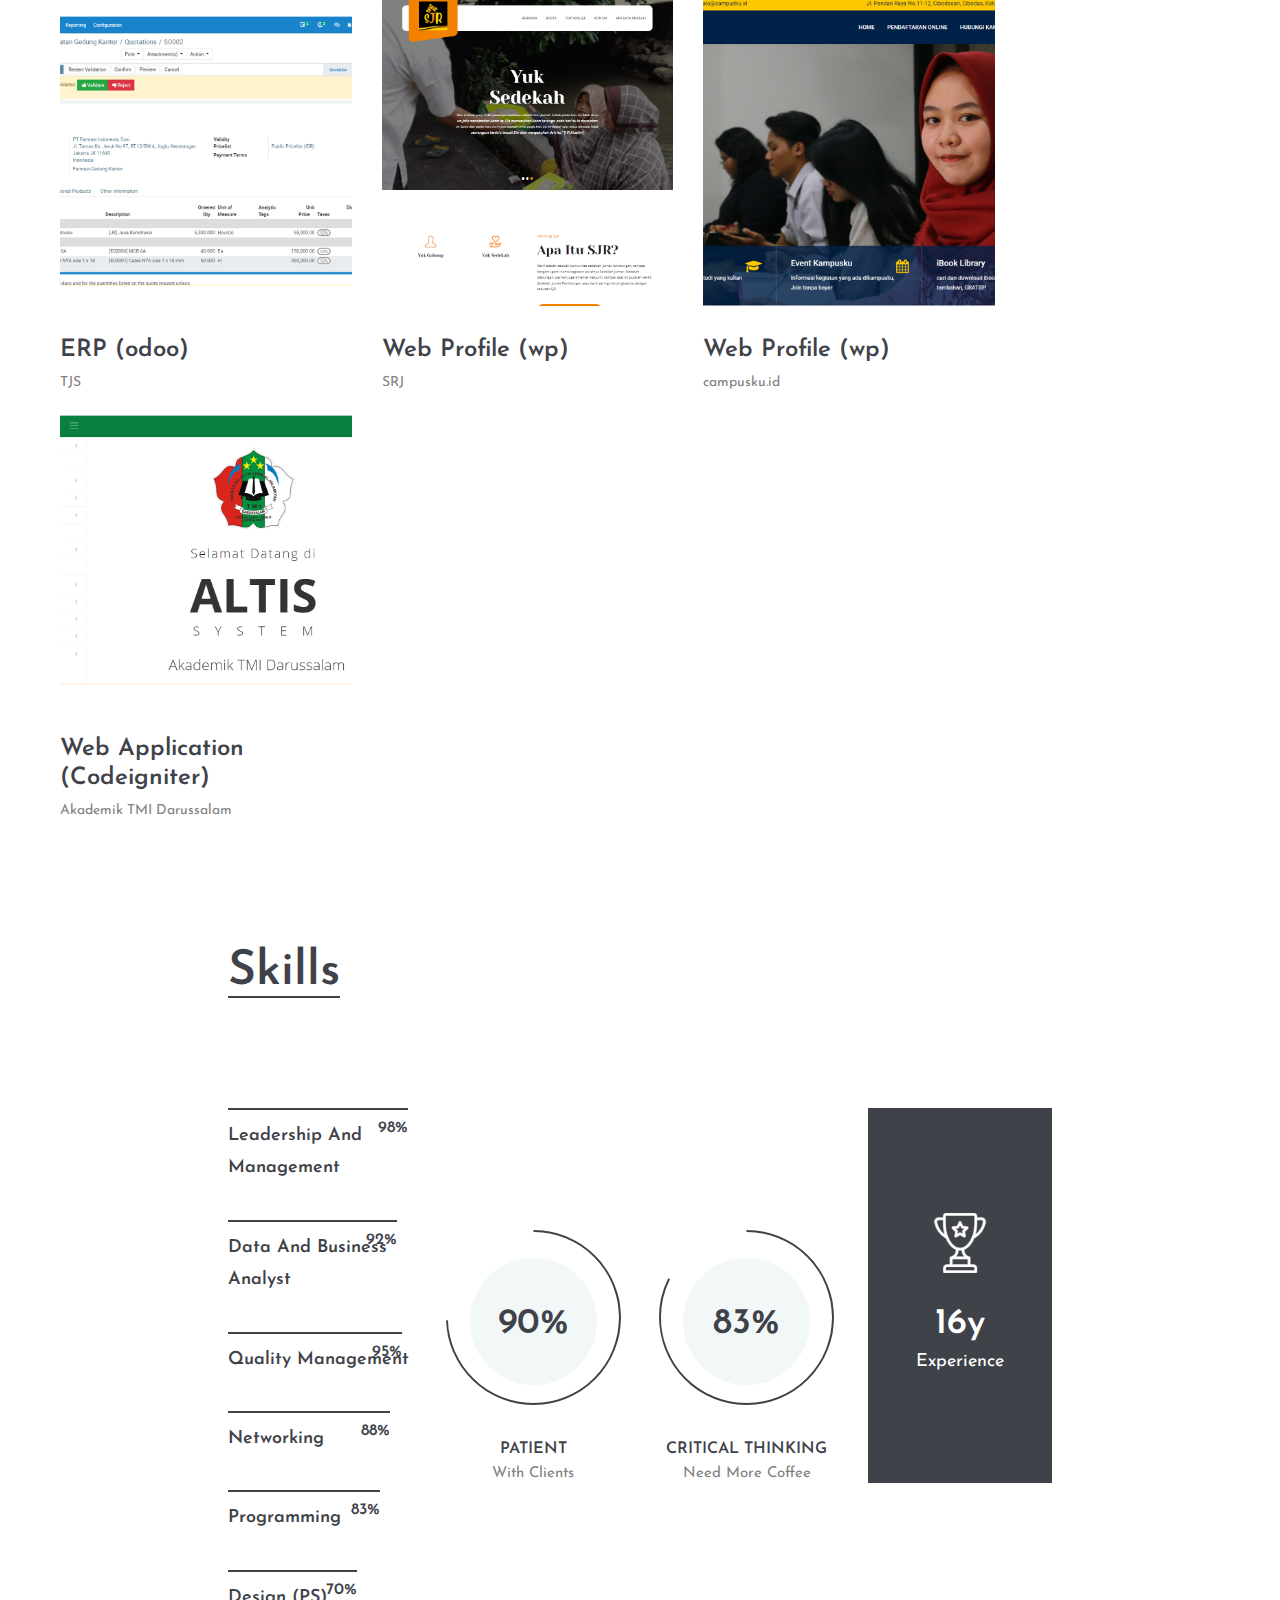
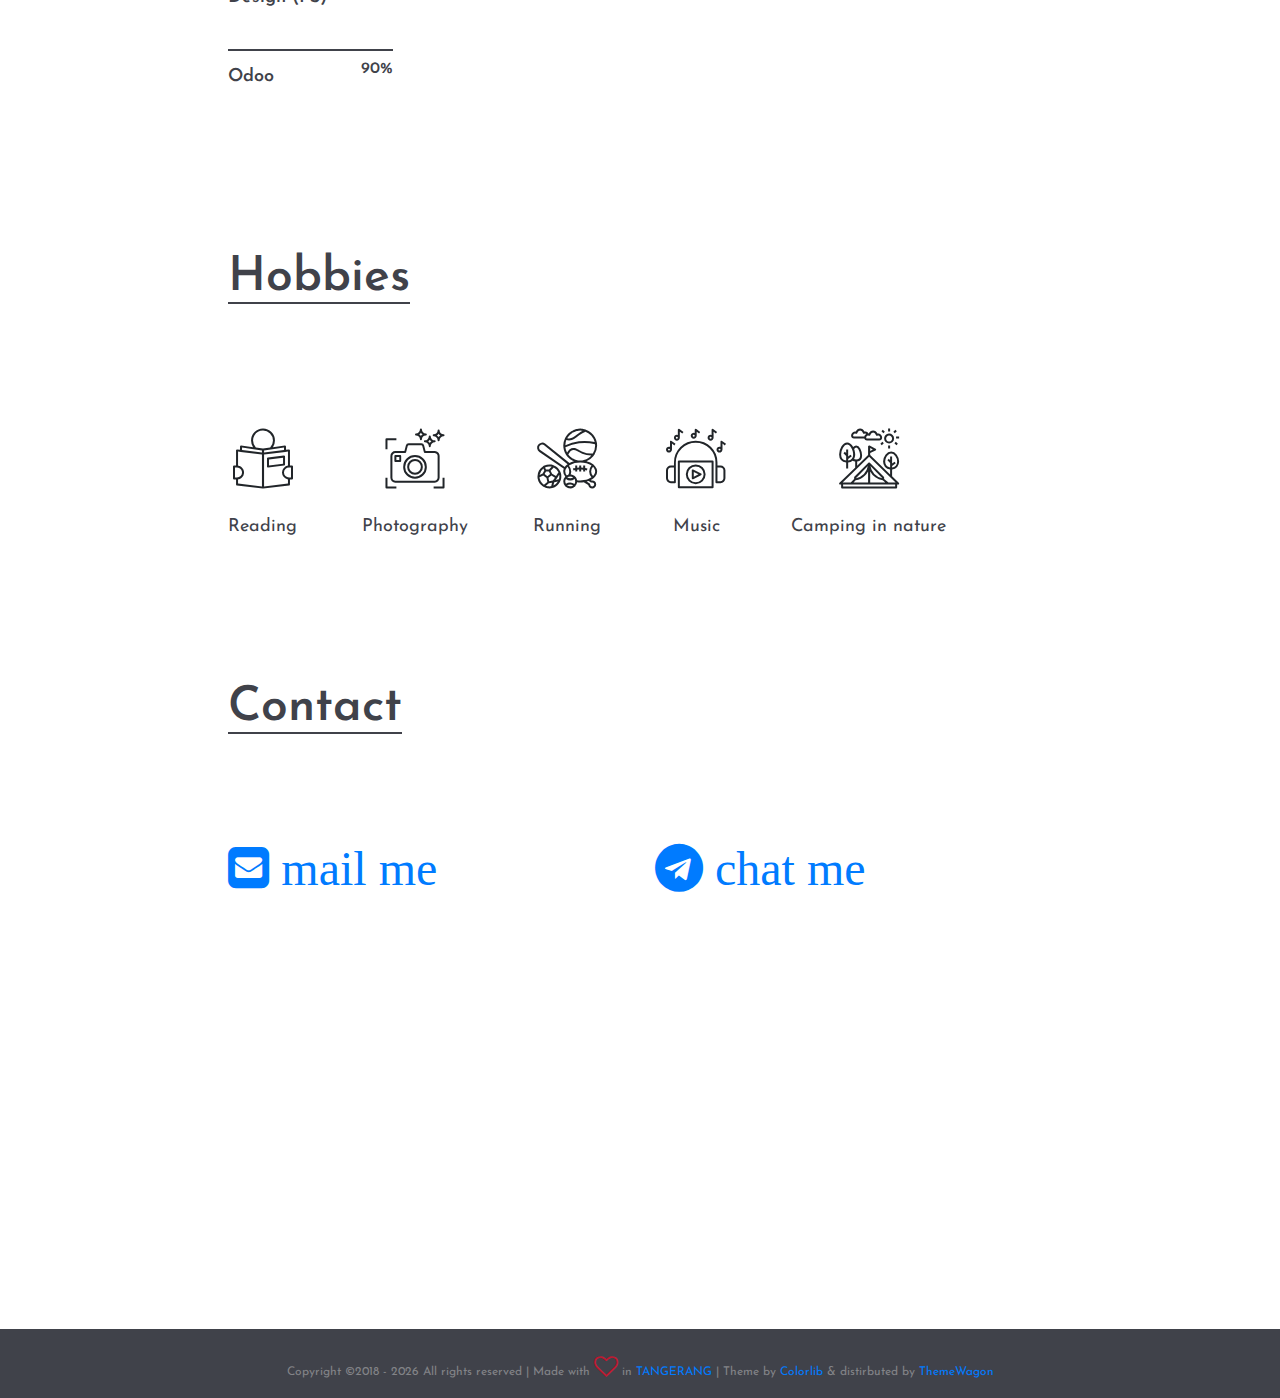
==== commit 4620af62: "change marga" ====
--- a/index.html
+++ b/index.html
@@ -1,7 +1,7 @@
 <!DOCTYPE html>
 <html lang="en">
 <head>
-	<title>Faritno - CV Resume</title>
+	<title>Tjong Faritno - CV Resume</title>
 	<meta charset="UTF-8">
 	<meta name="description" content="Faritno - CV Resume">
 	<meta name="keywords" content="Project Manager, Analyst, photography, creative, wordpress">
@@ -39,7 +39,7 @@
 			<div class="row">
 				<div class="col-md-4">
 					<div class="site-logo">
-						<h2><a href="#">Djong Faritno</a></h2>
+						<h2><a href="#">Tjong Faritno</a></h2>
 						<p><b><span style="color:#f50b0b;">"Let's Work Together"</span></b></p>
 					</div>
 				</div>
@@ -60,7 +60,7 @@
 					<div class="row">
 						<div class="col-lg-6">
 							<div class="hero-text">
-								<h2>Dj<span style="color:#bbdd24;">o</span>ng F<span style="color:#E04343;">a</span>r<span style="color:#3b57f1;">i</span>tn<span style="color:#7027e6;">o</span></h2>
+								<h2>Tj<span style="color:#bbdd24;">o</span>ng F<span style="color:#E04343;">a</span>r<span style="color:#3b57f1;">i</span>tn<span style="color:#7027e6;">o</span></h2>
 								<p>I’m a Coffee Lover, Project Manager, IT Business Analyst, ERP Consultant (odoo), Web Developer (wordpress) in love with photography, and Content Creative.</p>
 							</div>
 							<div class="hero-info">
@@ -68,7 +68,7 @@
 								<ul>
 									<li><span>Date of Birth</span>July 10, 1989</li>
 									<li><span>Address</span>Tangerang, Banten, Indonesia</li>
-									<li><span>E-mail</span>djongfaritno@gmail.com</li>
+									<li><span>E-mail</span>tjongfaritno@gmail.com</li>
 									<li><span>Phone </span>+62 813 6737 2002</li>
 								</ul>
 							</div>
@@ -503,13 +503,13 @@
 					<div class="row">
 						<div class="col-md-6">
 							<div class="fact-box trans">
-							  <h2><a href="mailto:djongfaritno@gmail.com"><i class="fa fa-envelope-square"> mail me</i><span></span></a></h2>
+							  <h2><a href="mailto:tjongfaritno@gmail.com"><i class="fa fa-envelope-square"> mail me</i><span></span></a></h2>
 							  <p></p>
 							</div>
 						  </div>	  
 						  <div class="col-md-6">
 							<div class="fact-box trans">
-							  <h2><a href="https://t.me/djongfaritno" target="_BLANK"><i class="fa fa-telegram"> chat me</i><span></span></a></h2>
+							  <h2><a href="https://t.me/tjongfaritno" target="_BLANK"><i class="fa fa-telegram"> chat me</i><span></span></a></h2>
 							  <p></p>
 							</div>
 						</div>
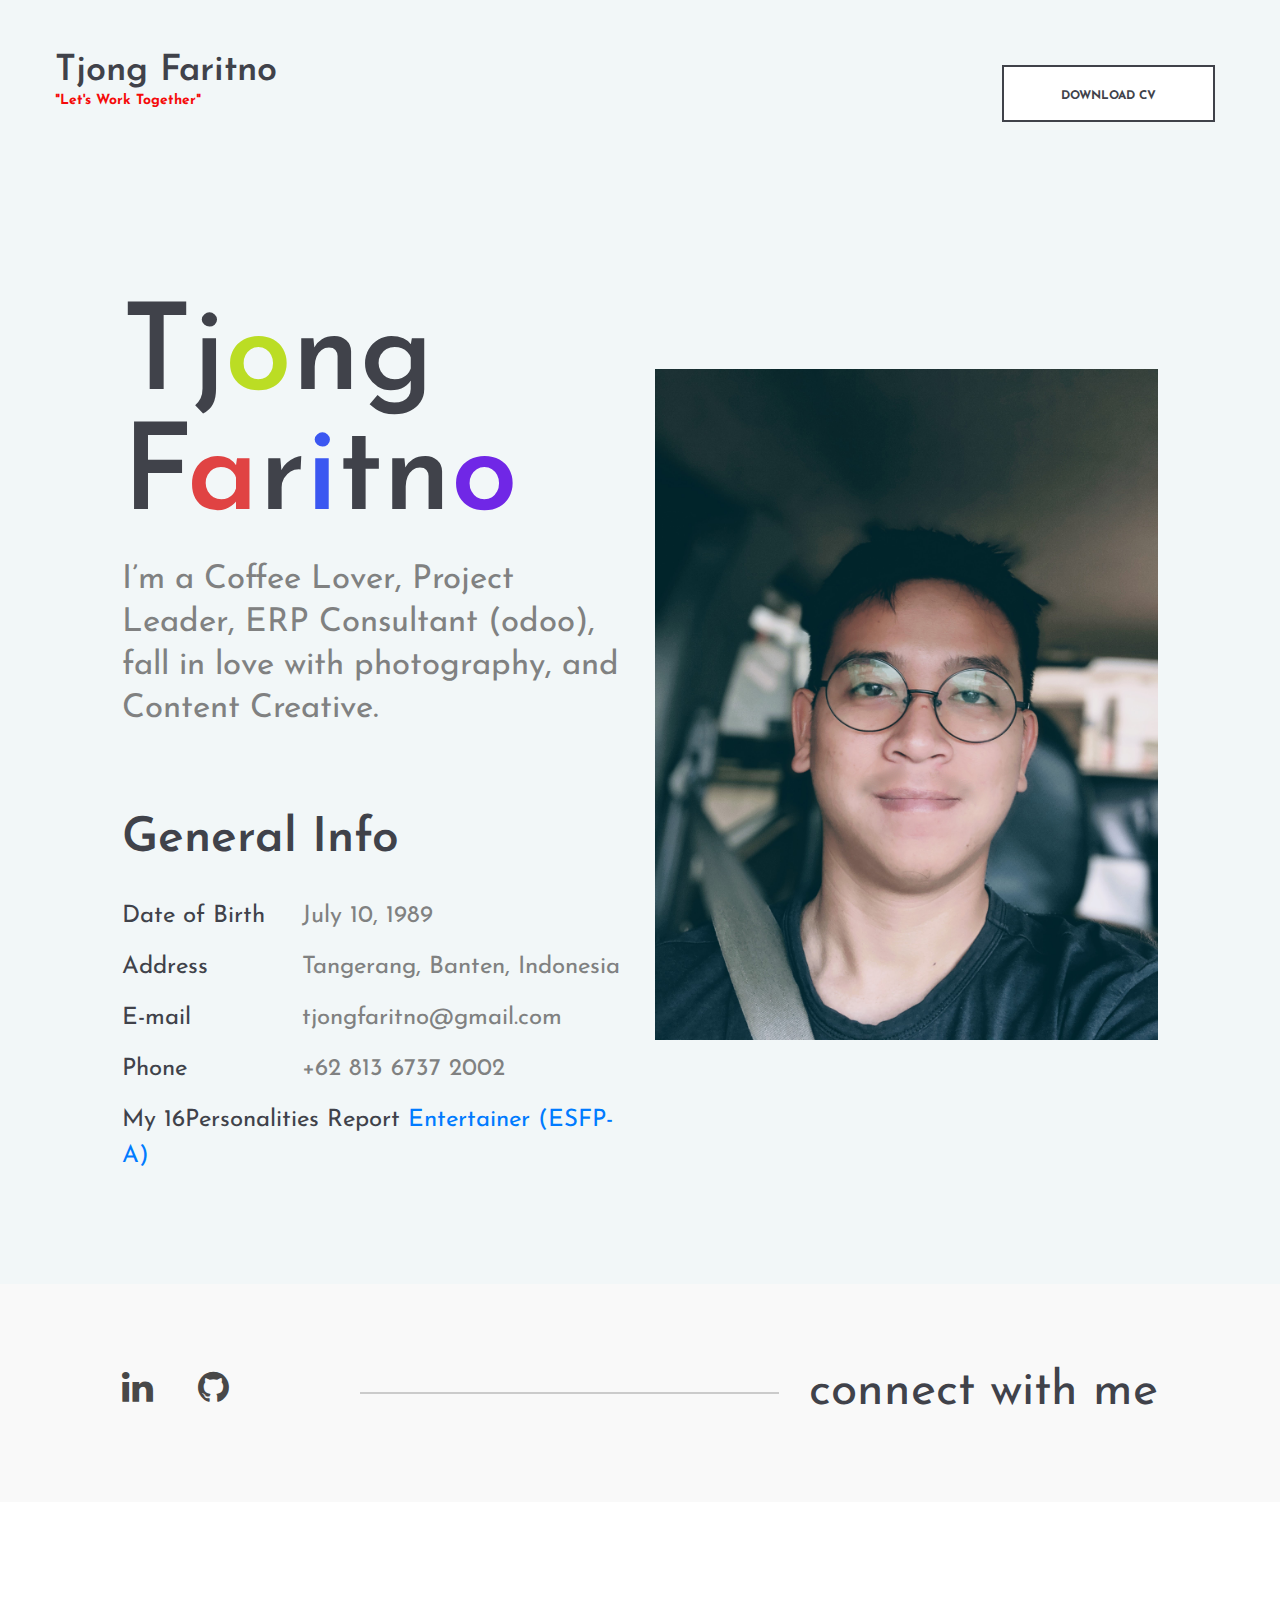
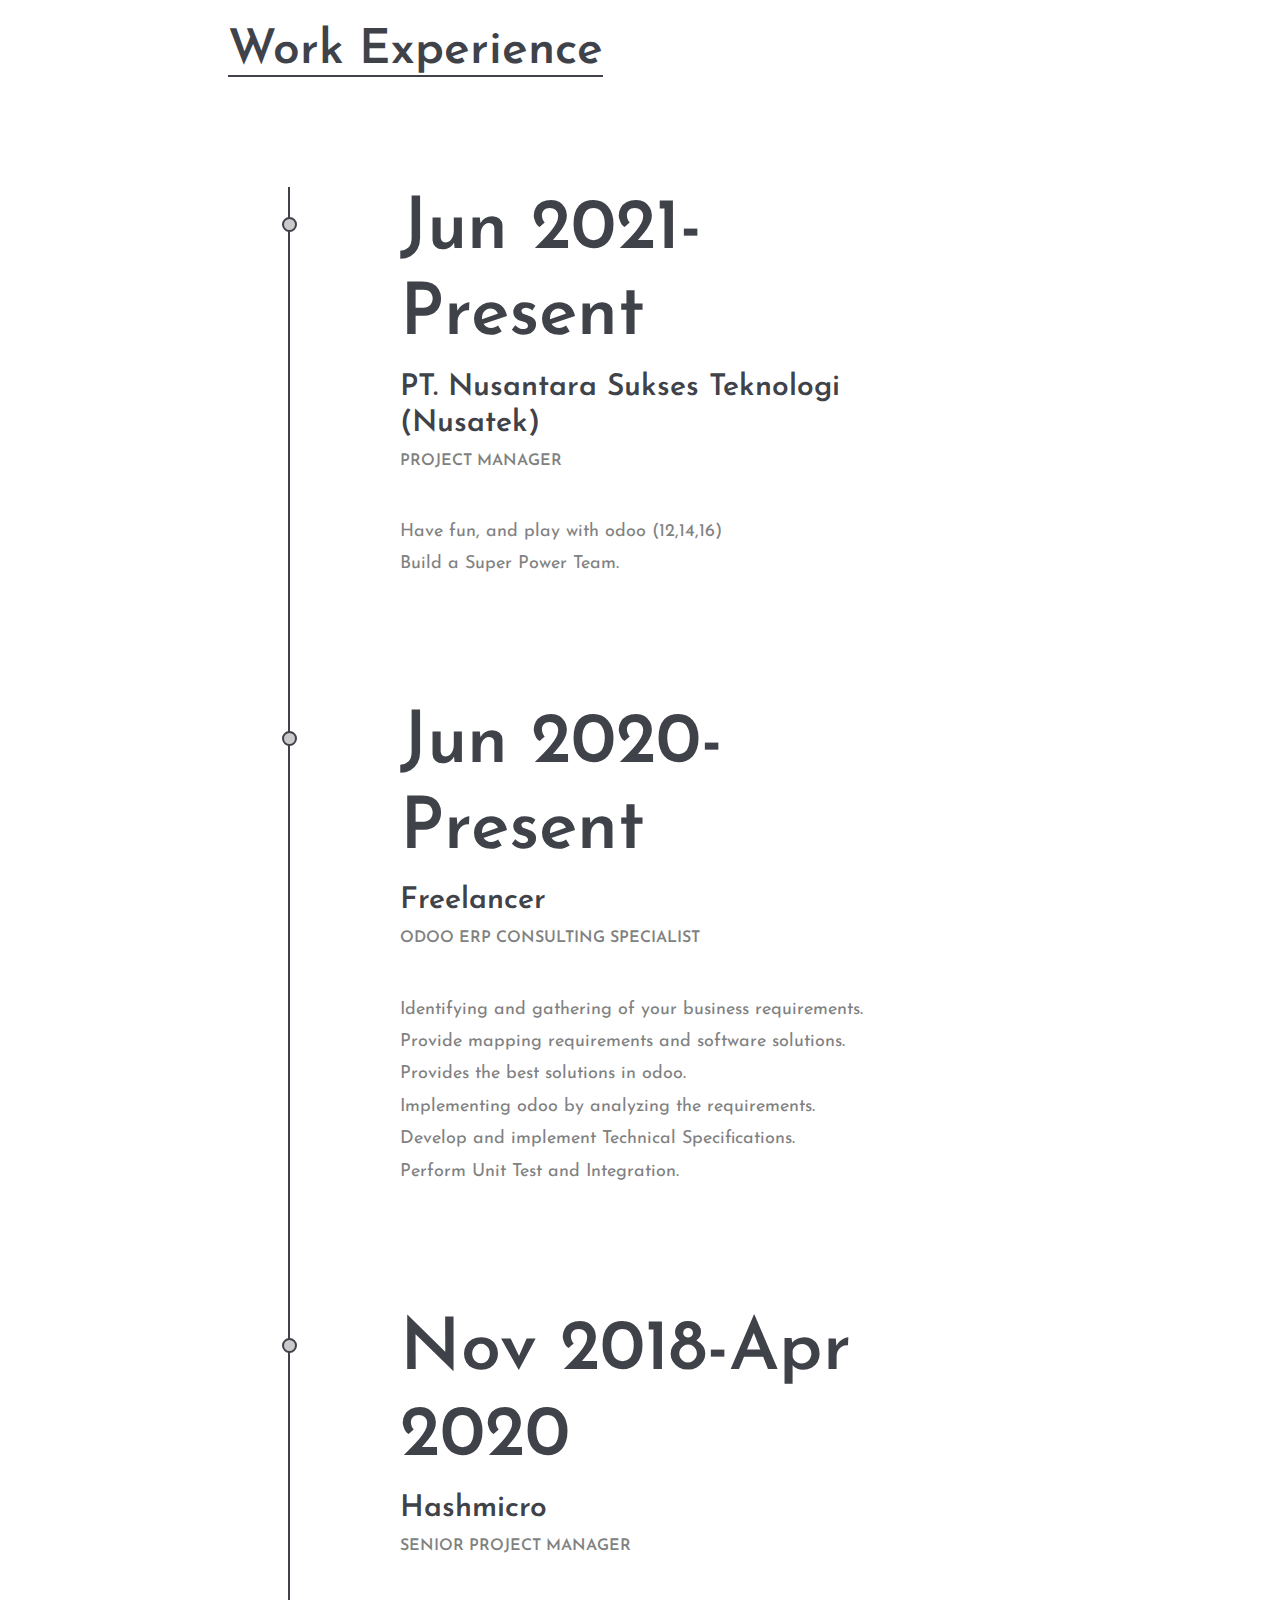
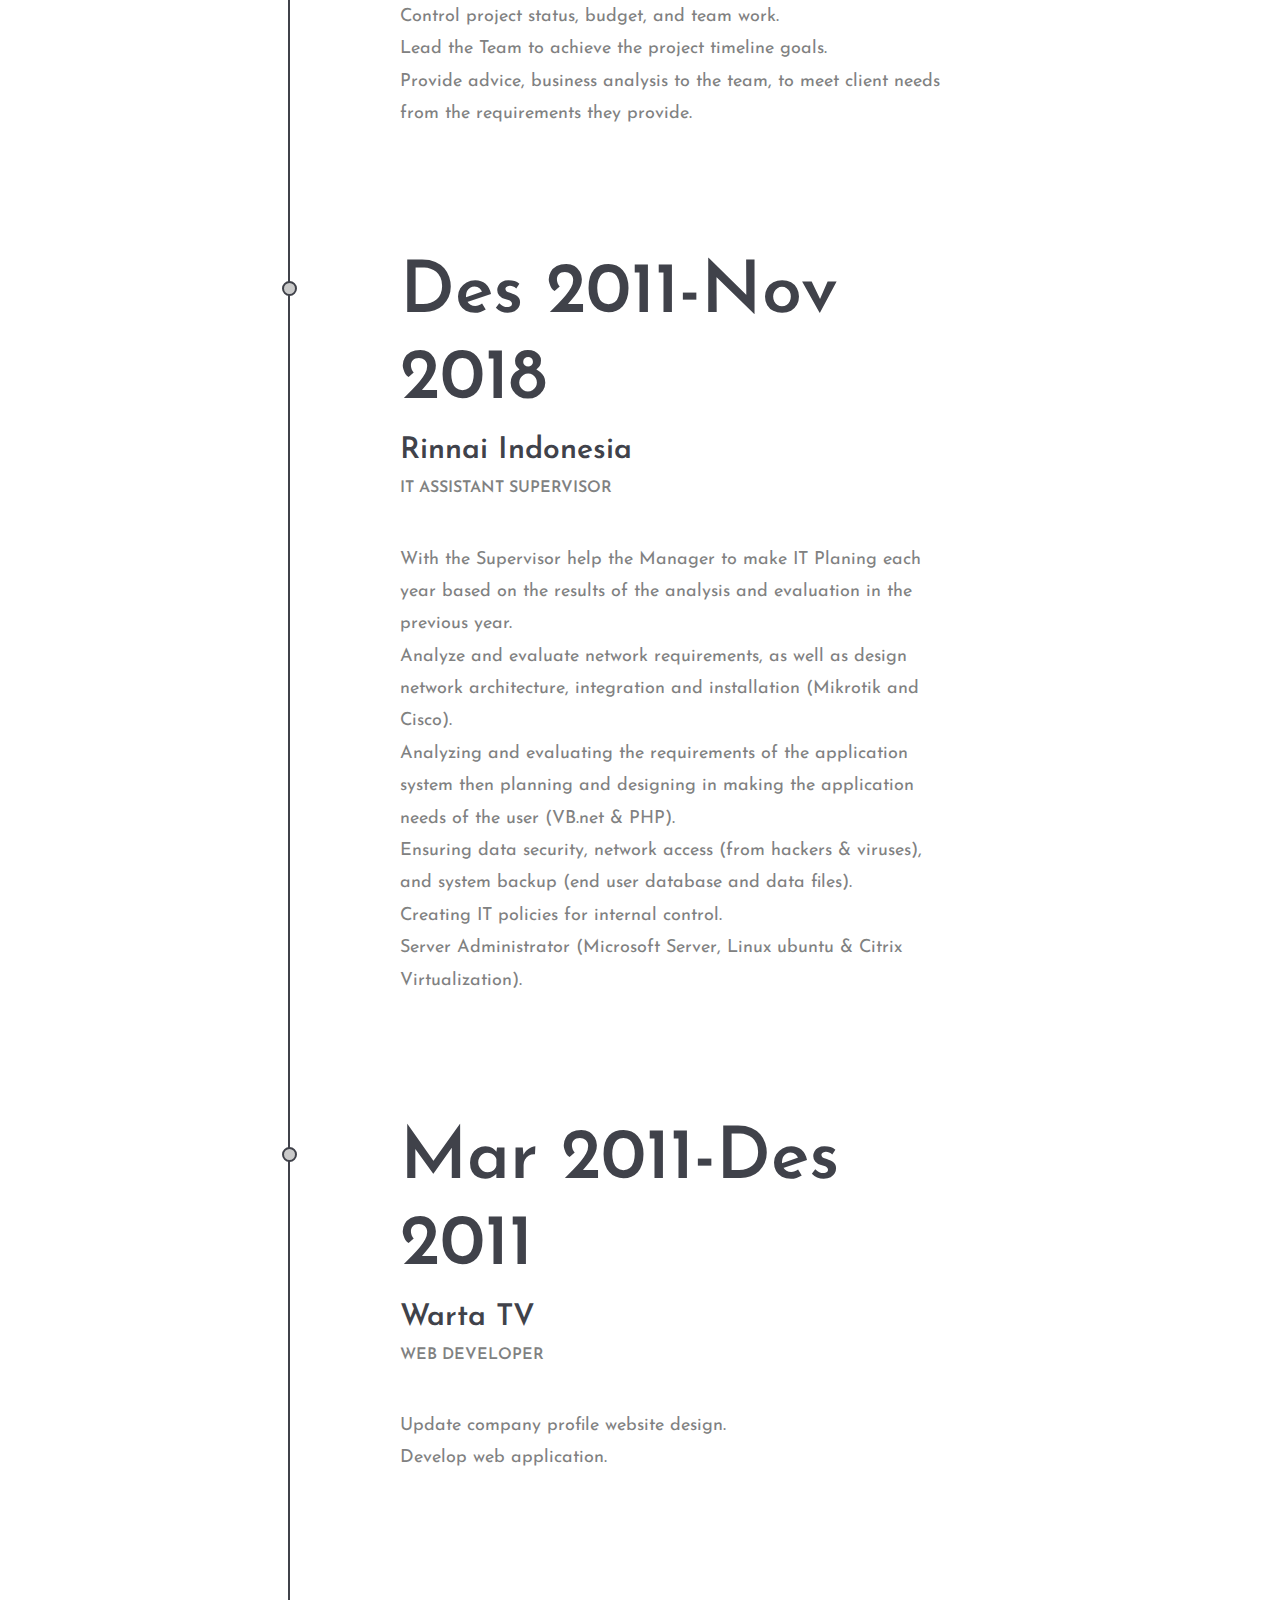
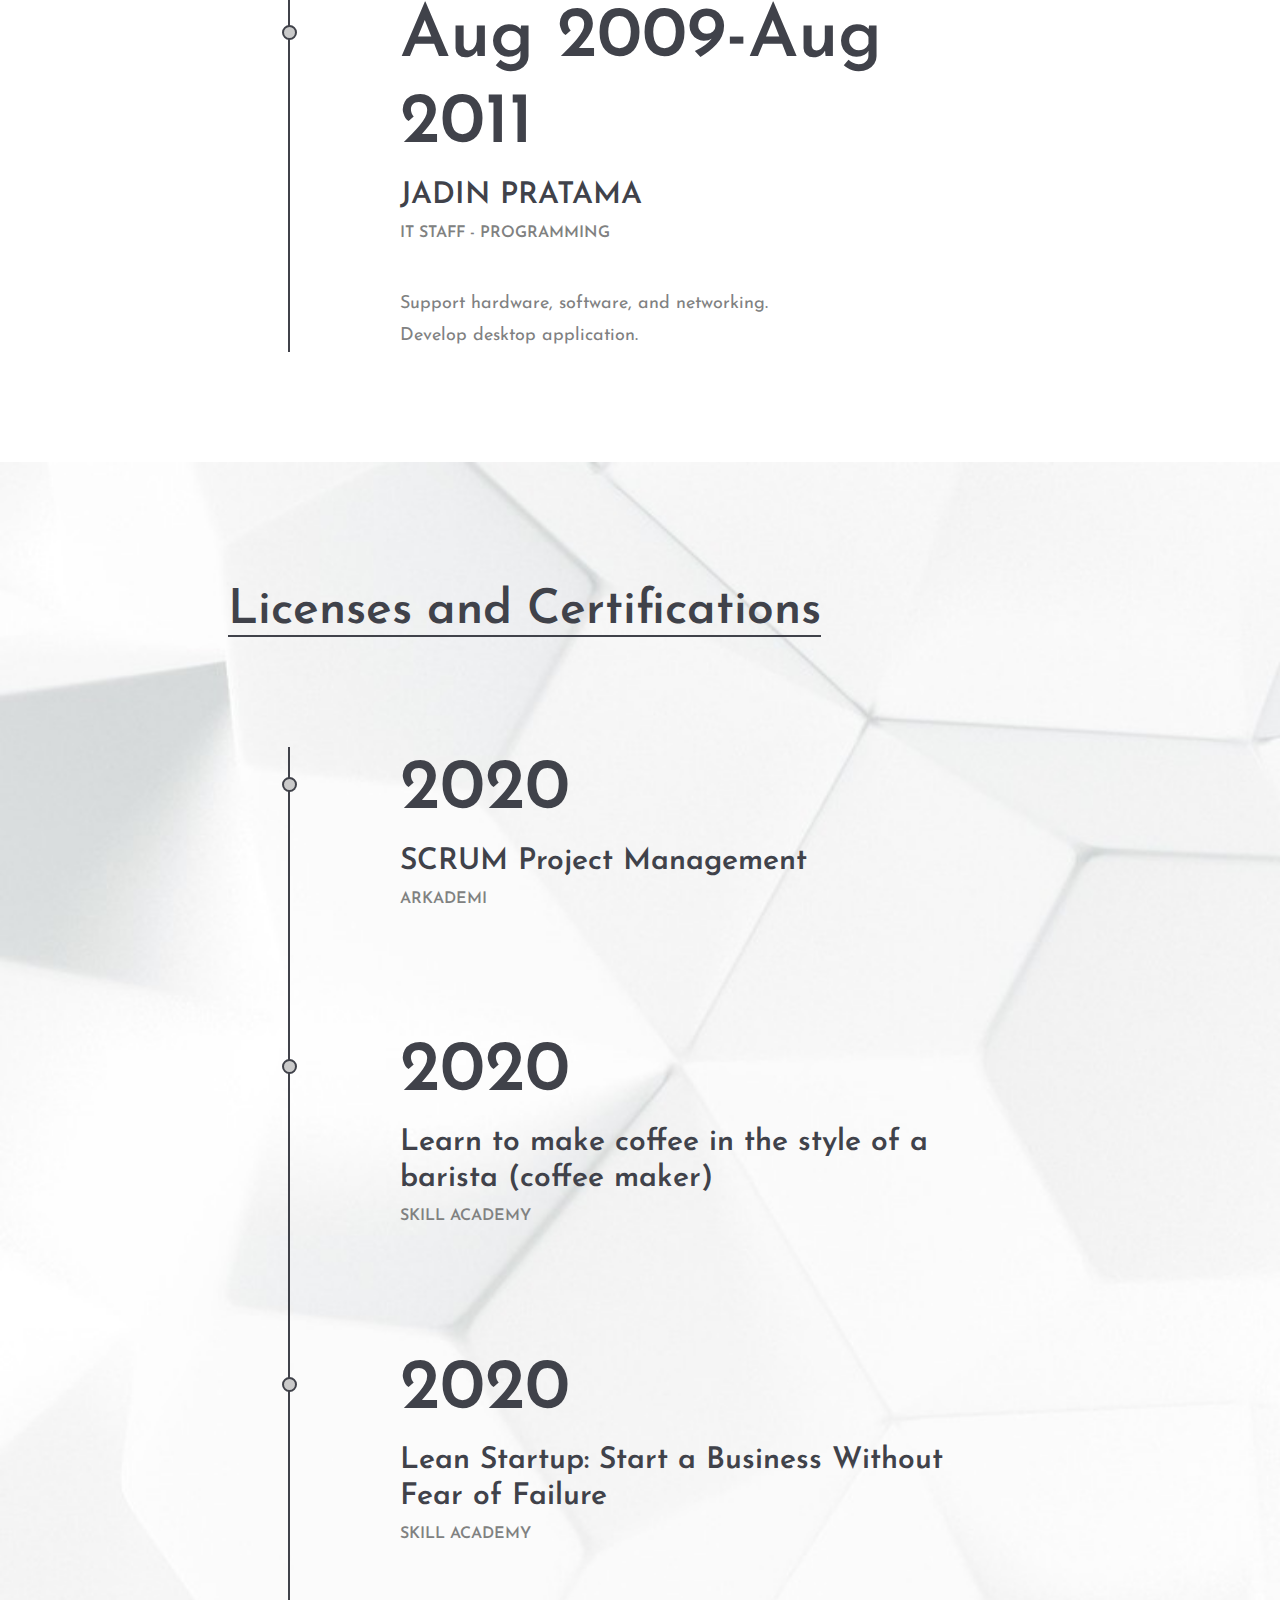
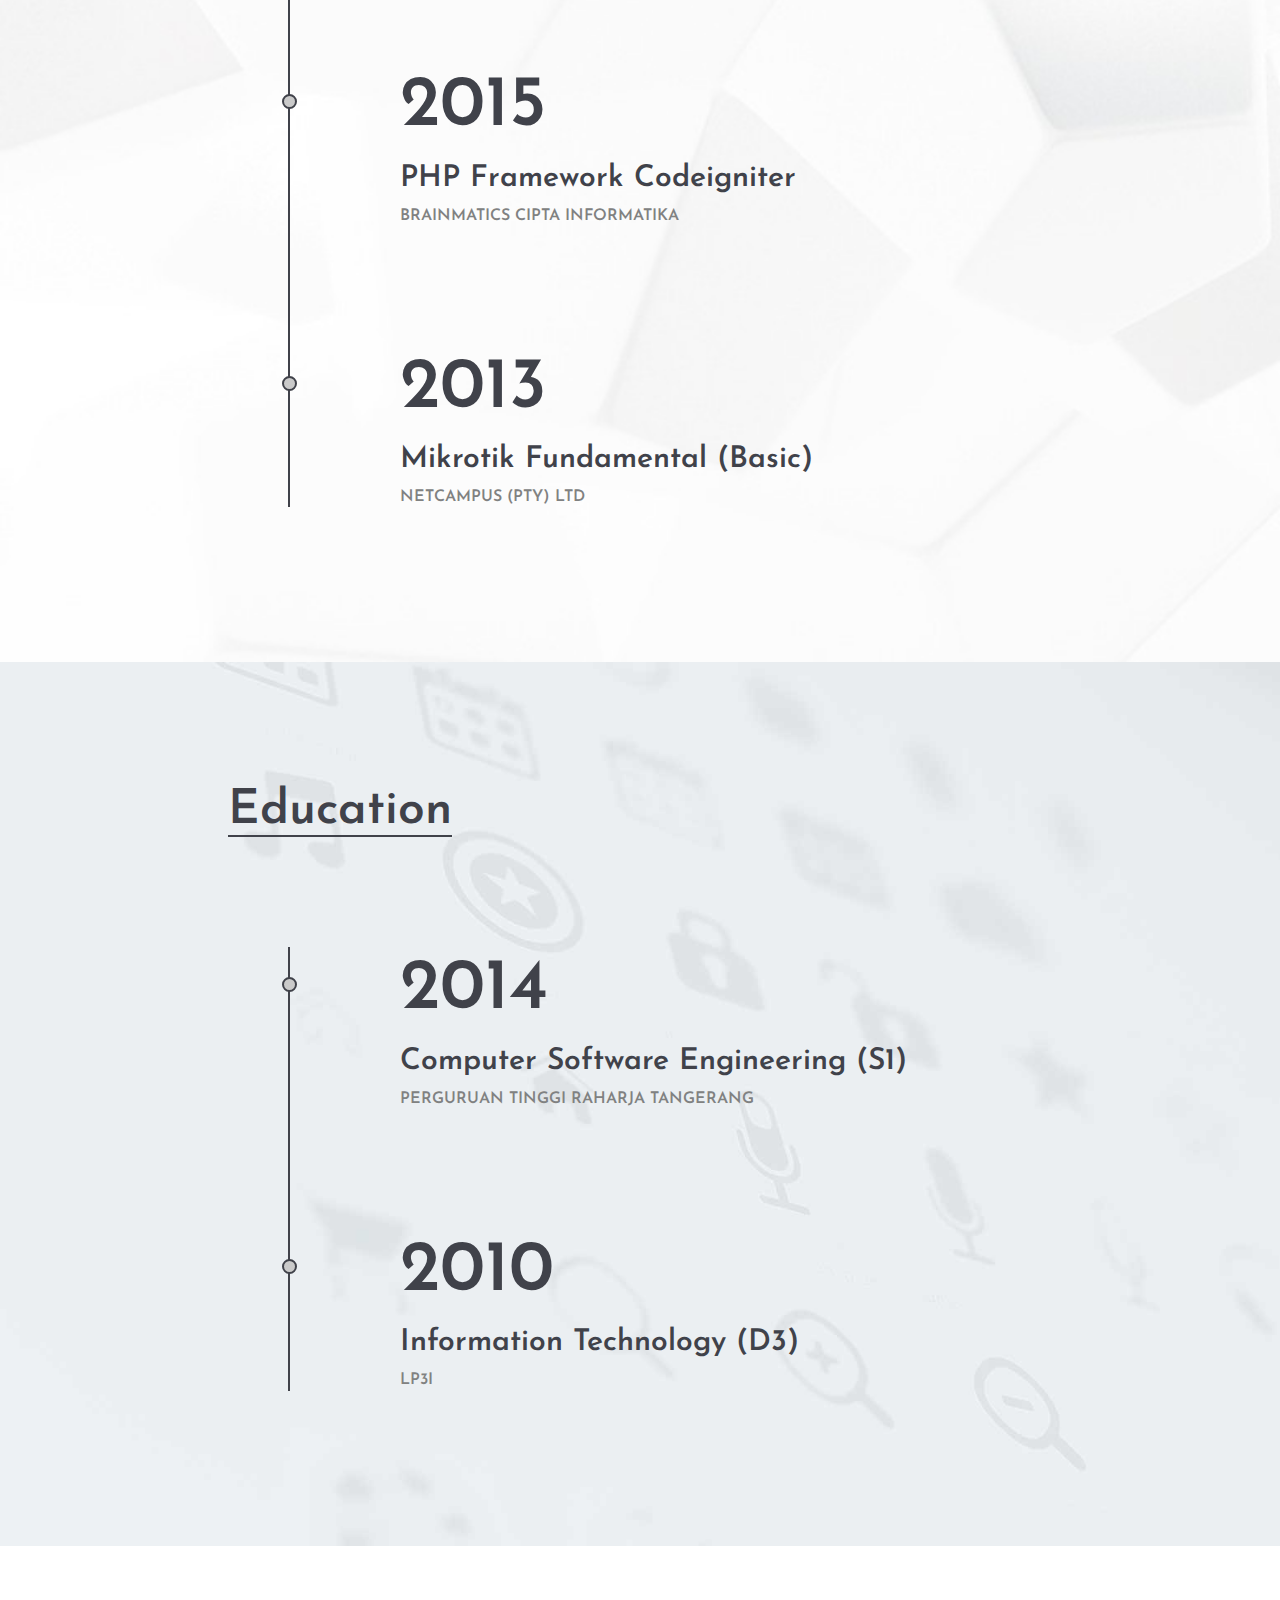
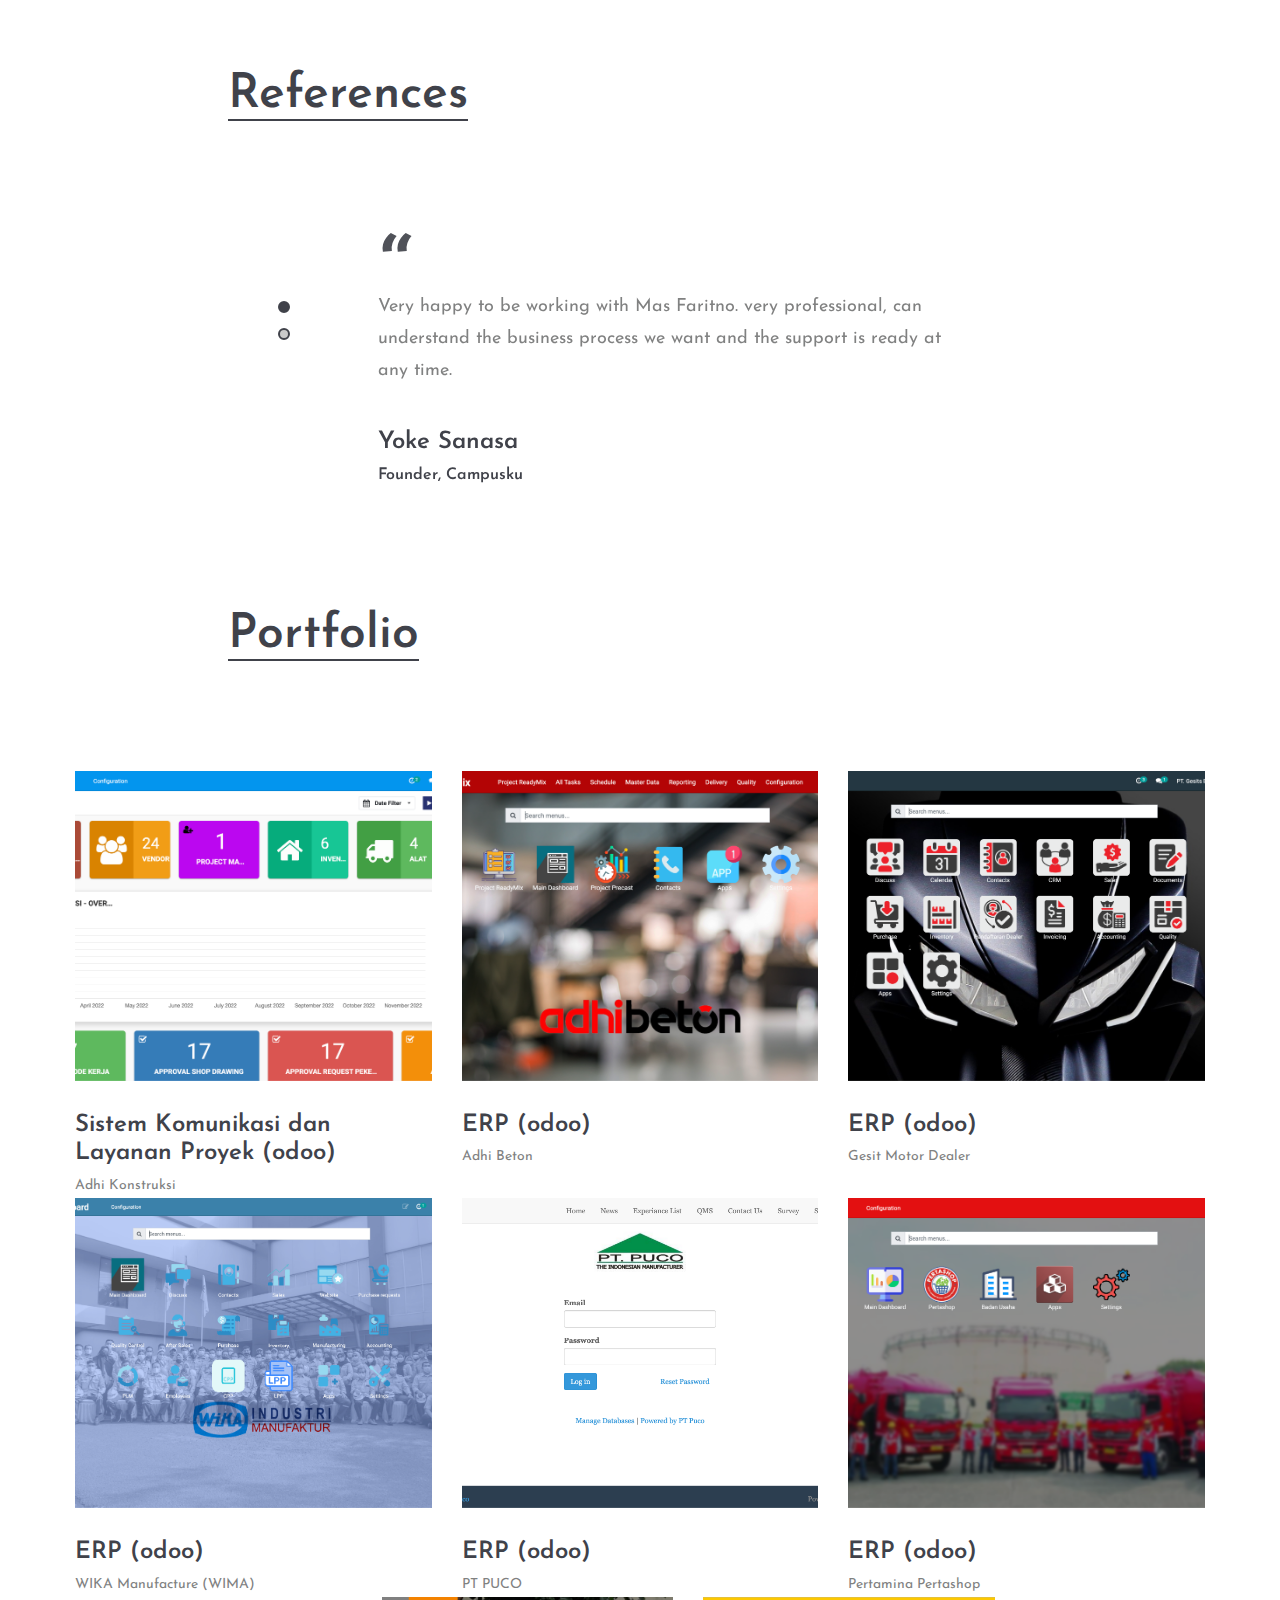
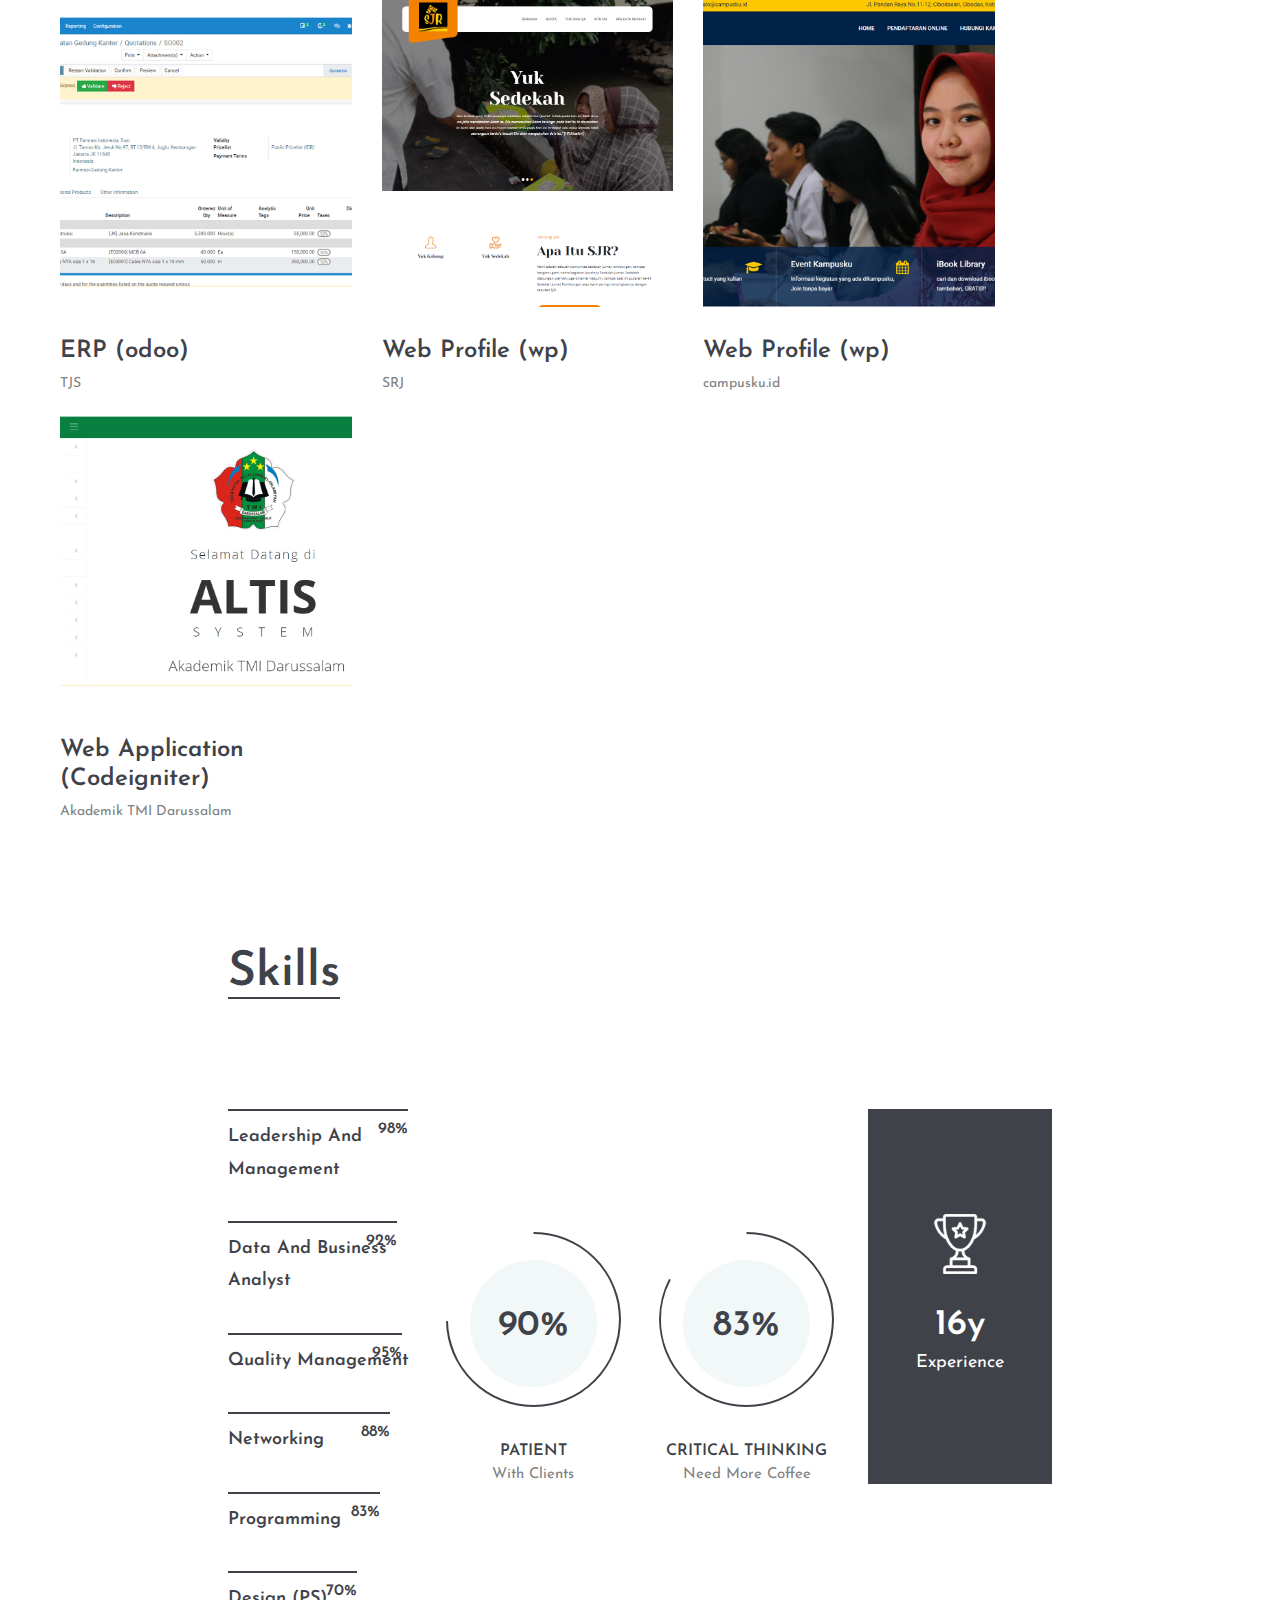
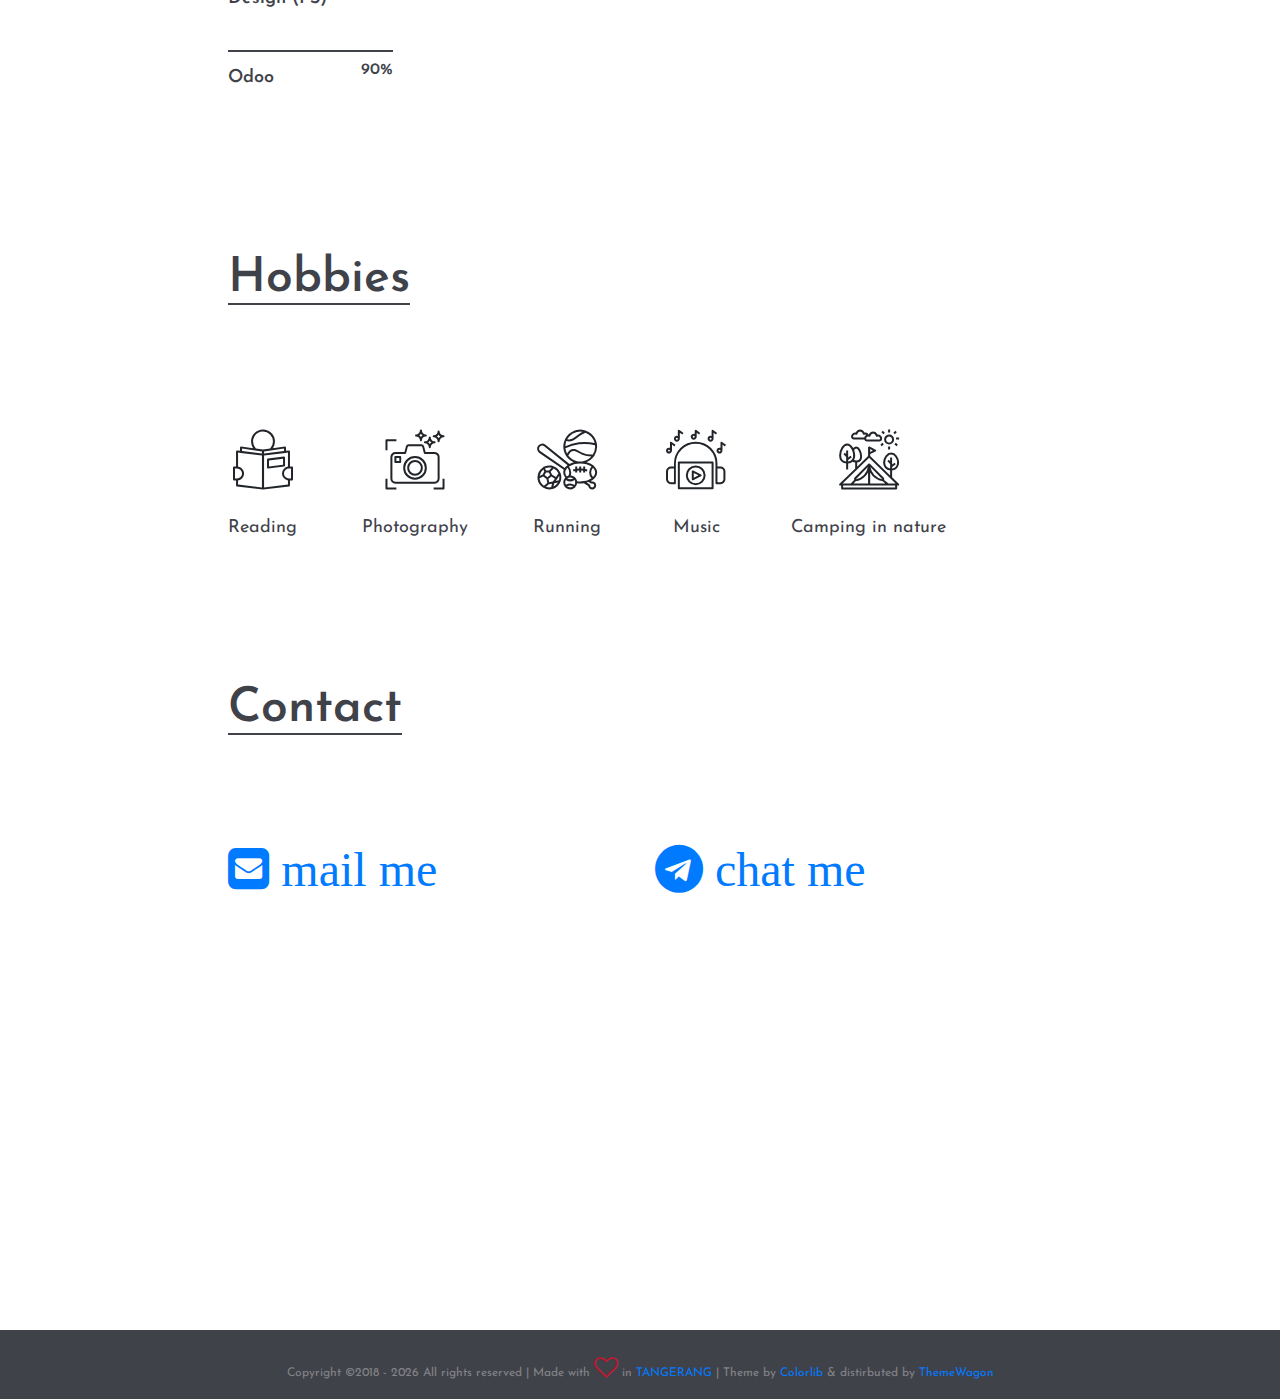
==== commit cd3b4050: "enhance profile and add new information fo 16personalities" ====
--- a/index.html
+++ b/index.html
@@ -61,7 +61,7 @@
 						<div class="col-lg-6">
 							<div class="hero-text">
 								<h2>Tj<span style="color:#bbdd24;">o</span>ng F<span style="color:#E04343;">a</span>r<span style="color:#3b57f1;">i</span>tn<span style="color:#7027e6;">o</span></h2>
-								<p>I’m a Coffee Lover, Project Manager, IT Business Analyst, ERP Consultant (odoo), Web Developer (wordpress) in love with photography, and Content Creative.</p>
+								<p>I’m a Coffee Lover, Project Leader, ERP Consultant (odoo), fall in love with photography, and Content Creative.</p>
 							</div>
 							<div class="hero-info">
 								<h2>General Info</h2>
@@ -70,6 +70,7 @@
 									<li><span>Address</span>Tangerang, Banten, Indonesia</li>
 									<li><span>E-mail</span>tjongfaritno@gmail.com</li>
 									<li><span>Phone </span>+62 813 6737 2002</li>
+									<li><span>My 16Personalities Report </span>	<a href="https://www.16personalities.com/profiles/ea6b397b8bd15" target="_blank">Entertainer (ESFP-A)</a></li>
 								</ul>
 							</div>
 						</div>
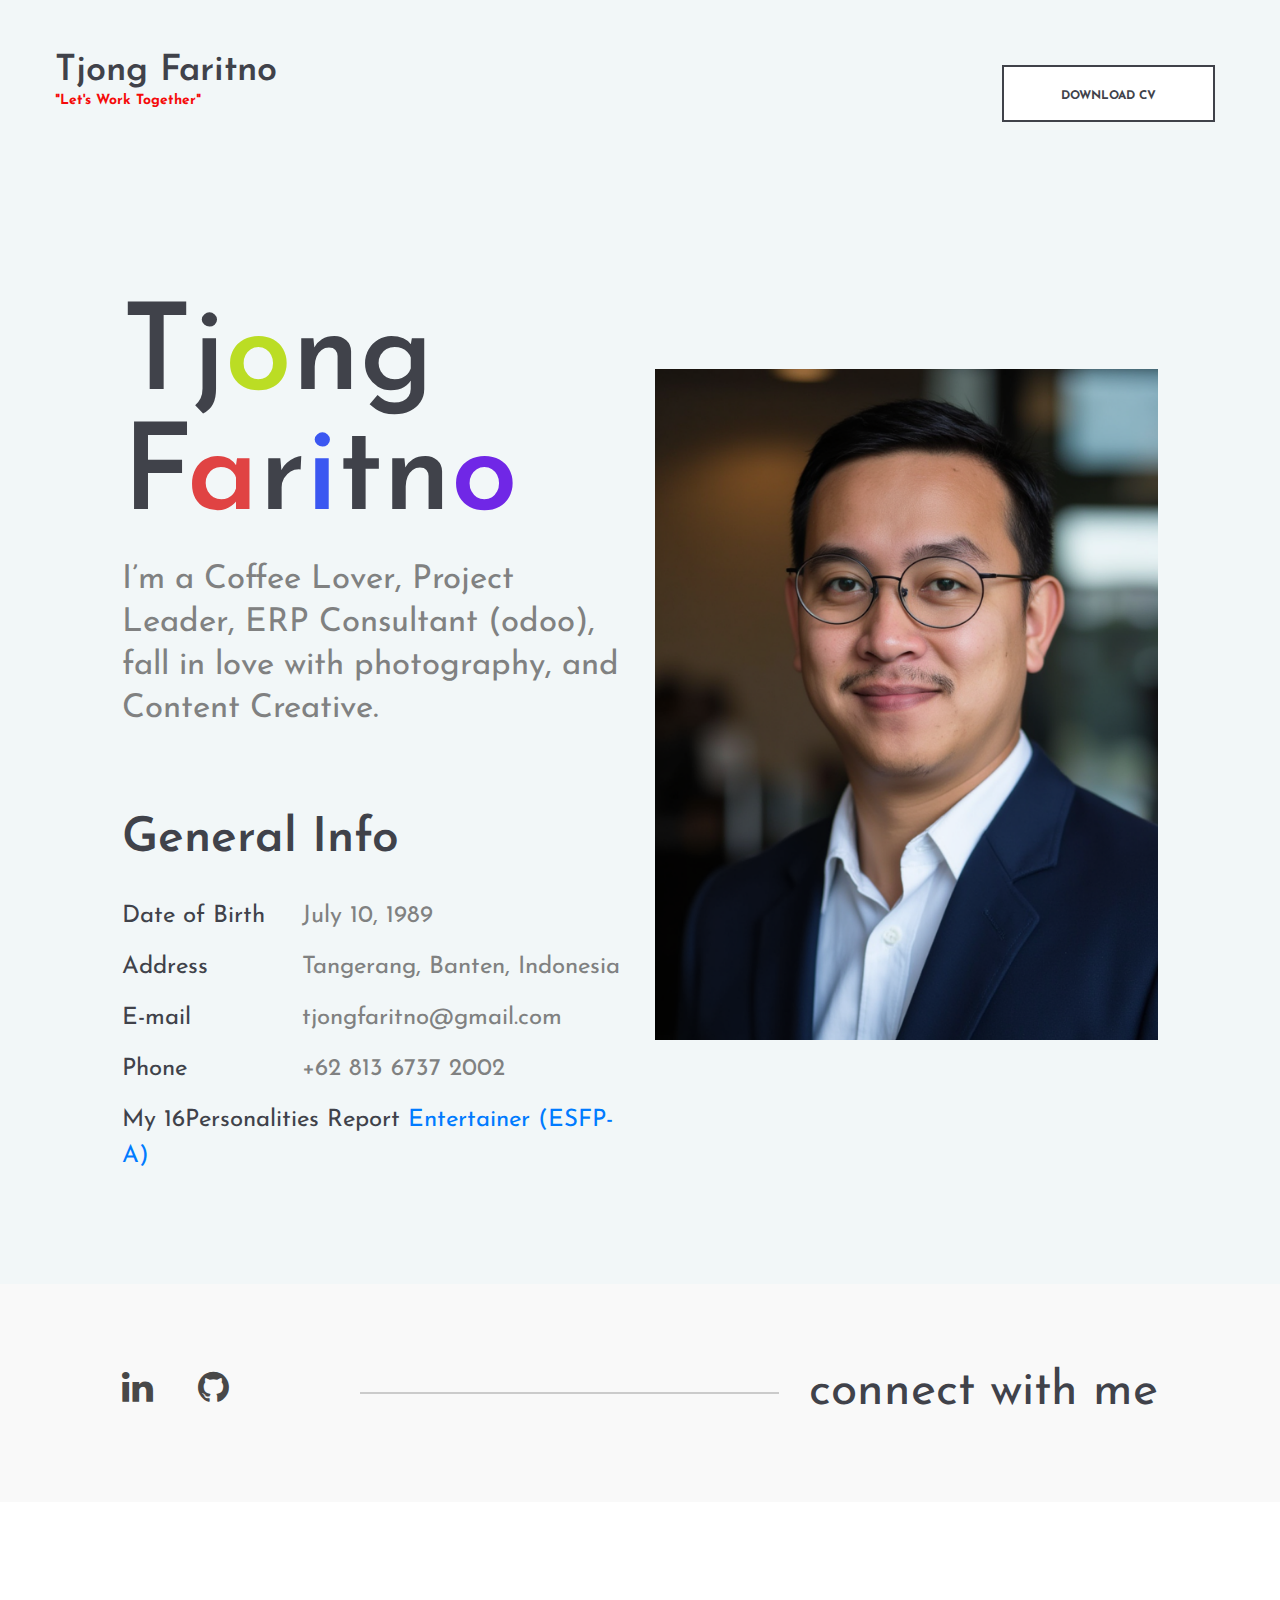
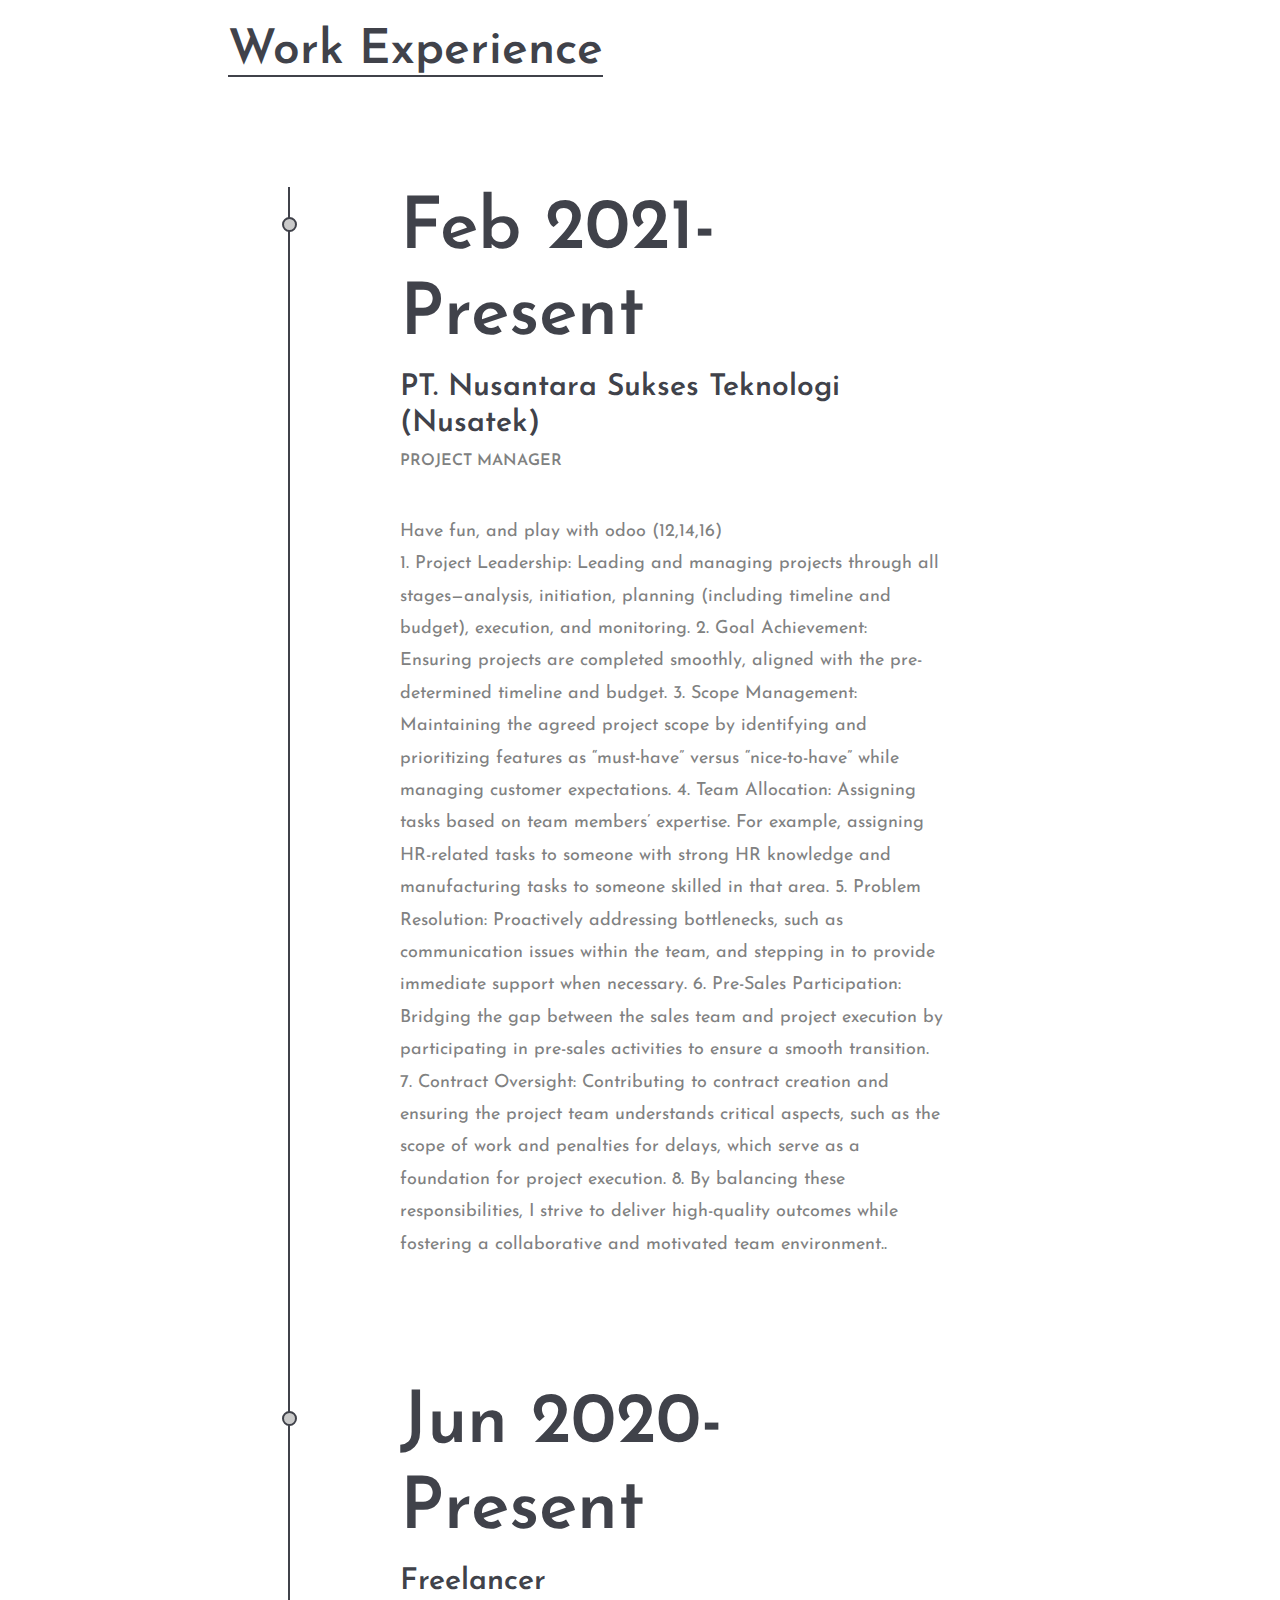
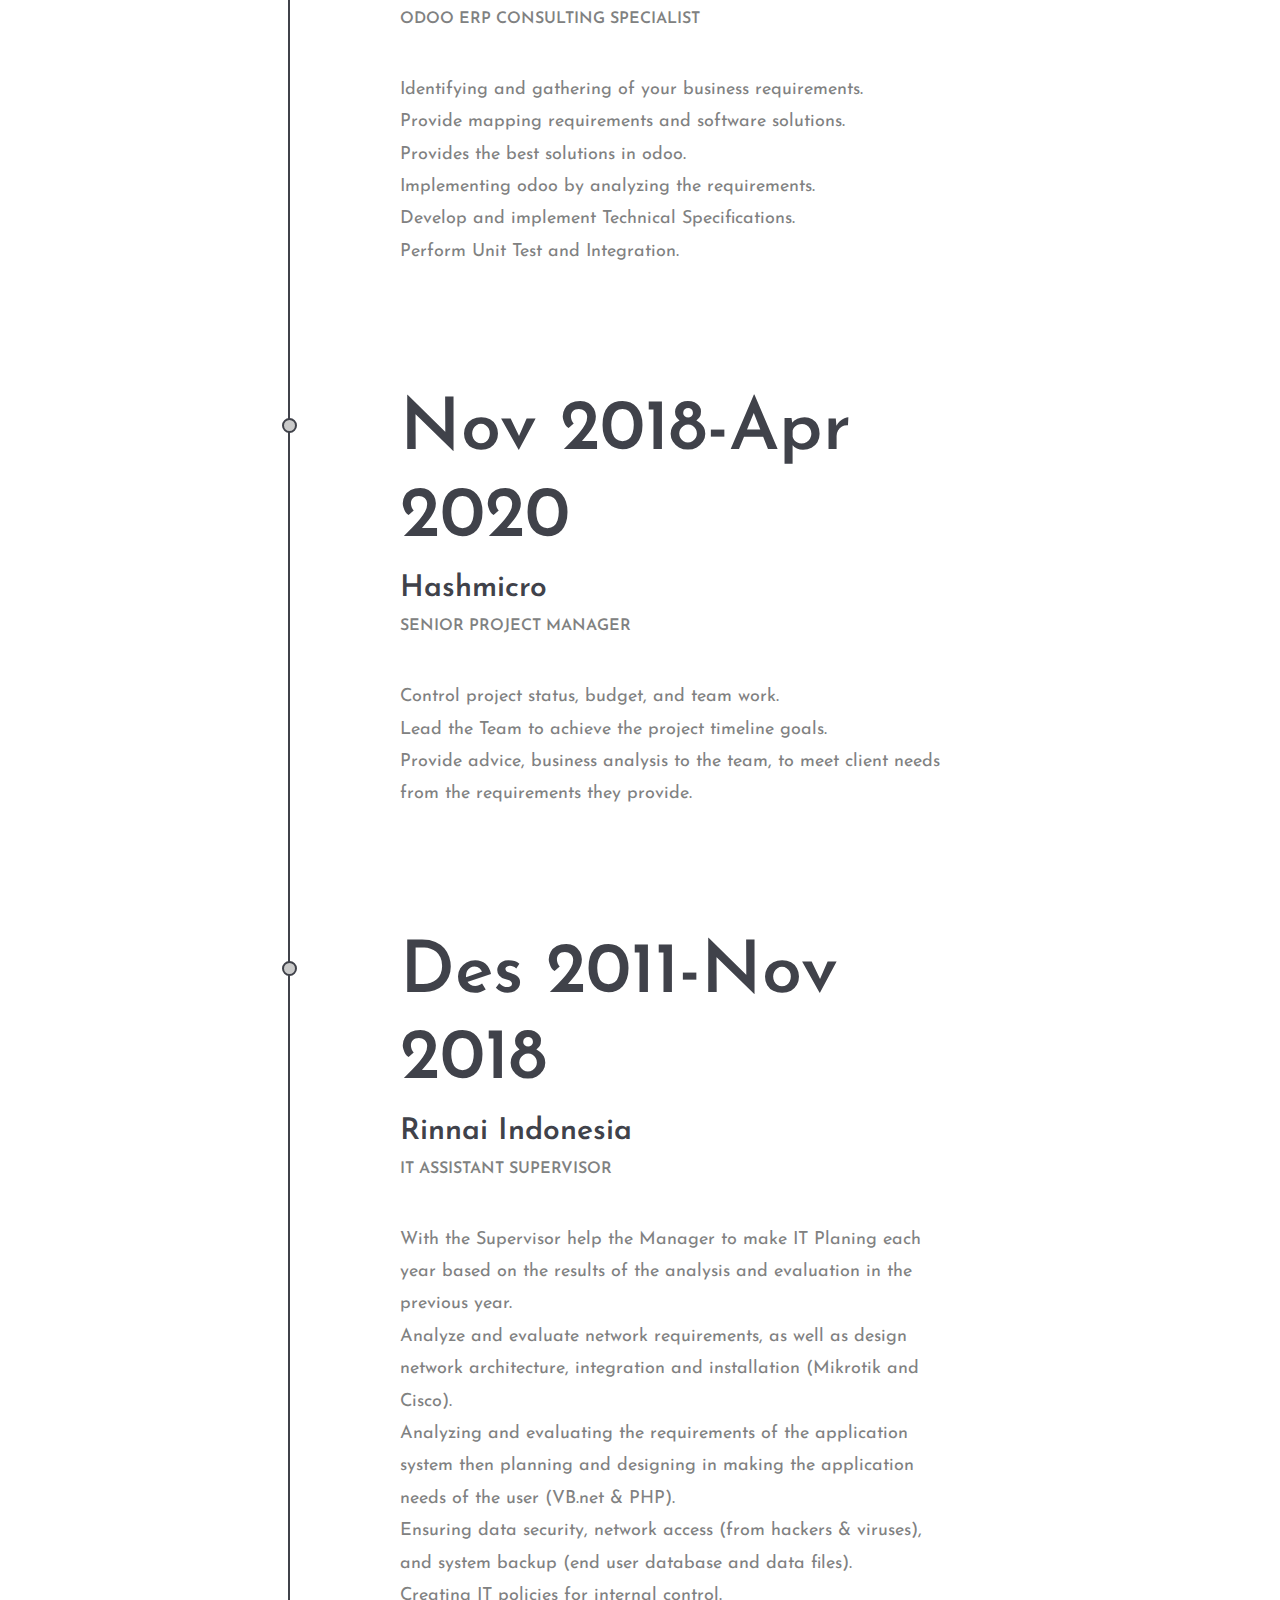
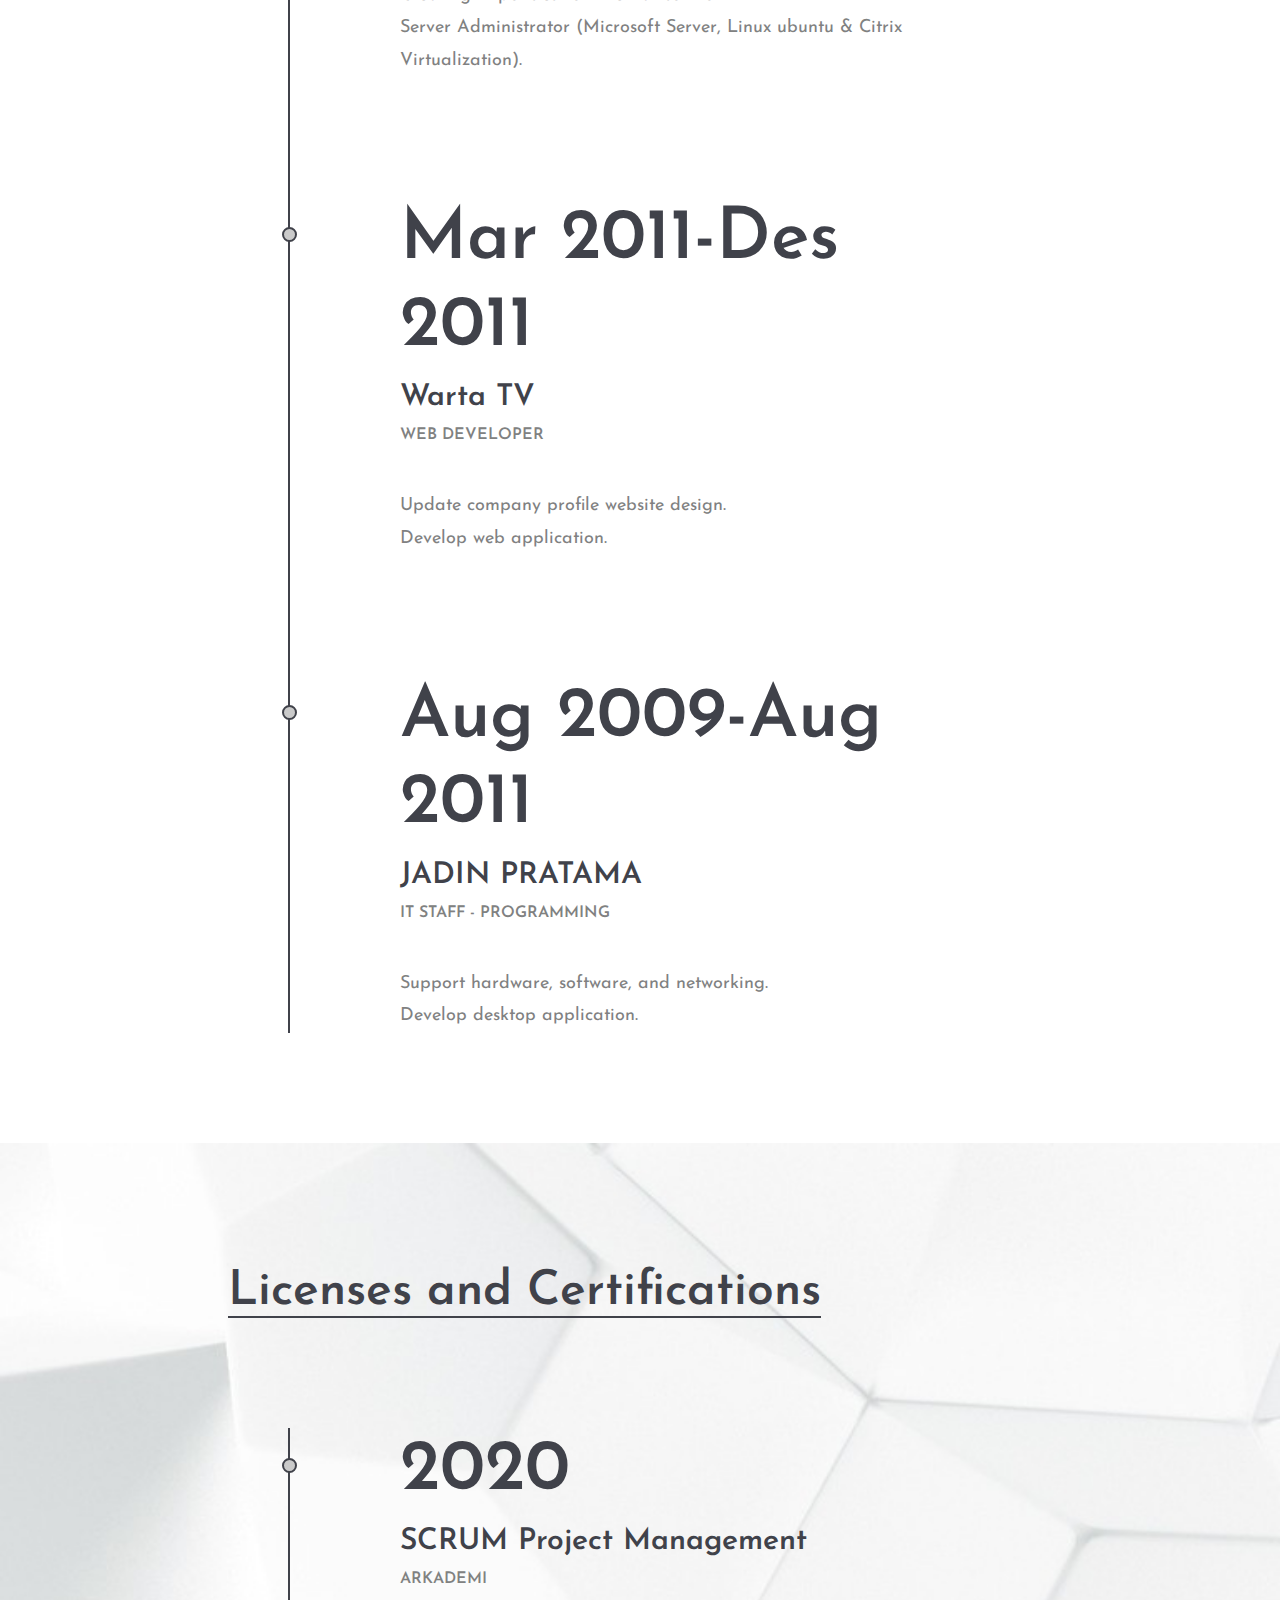
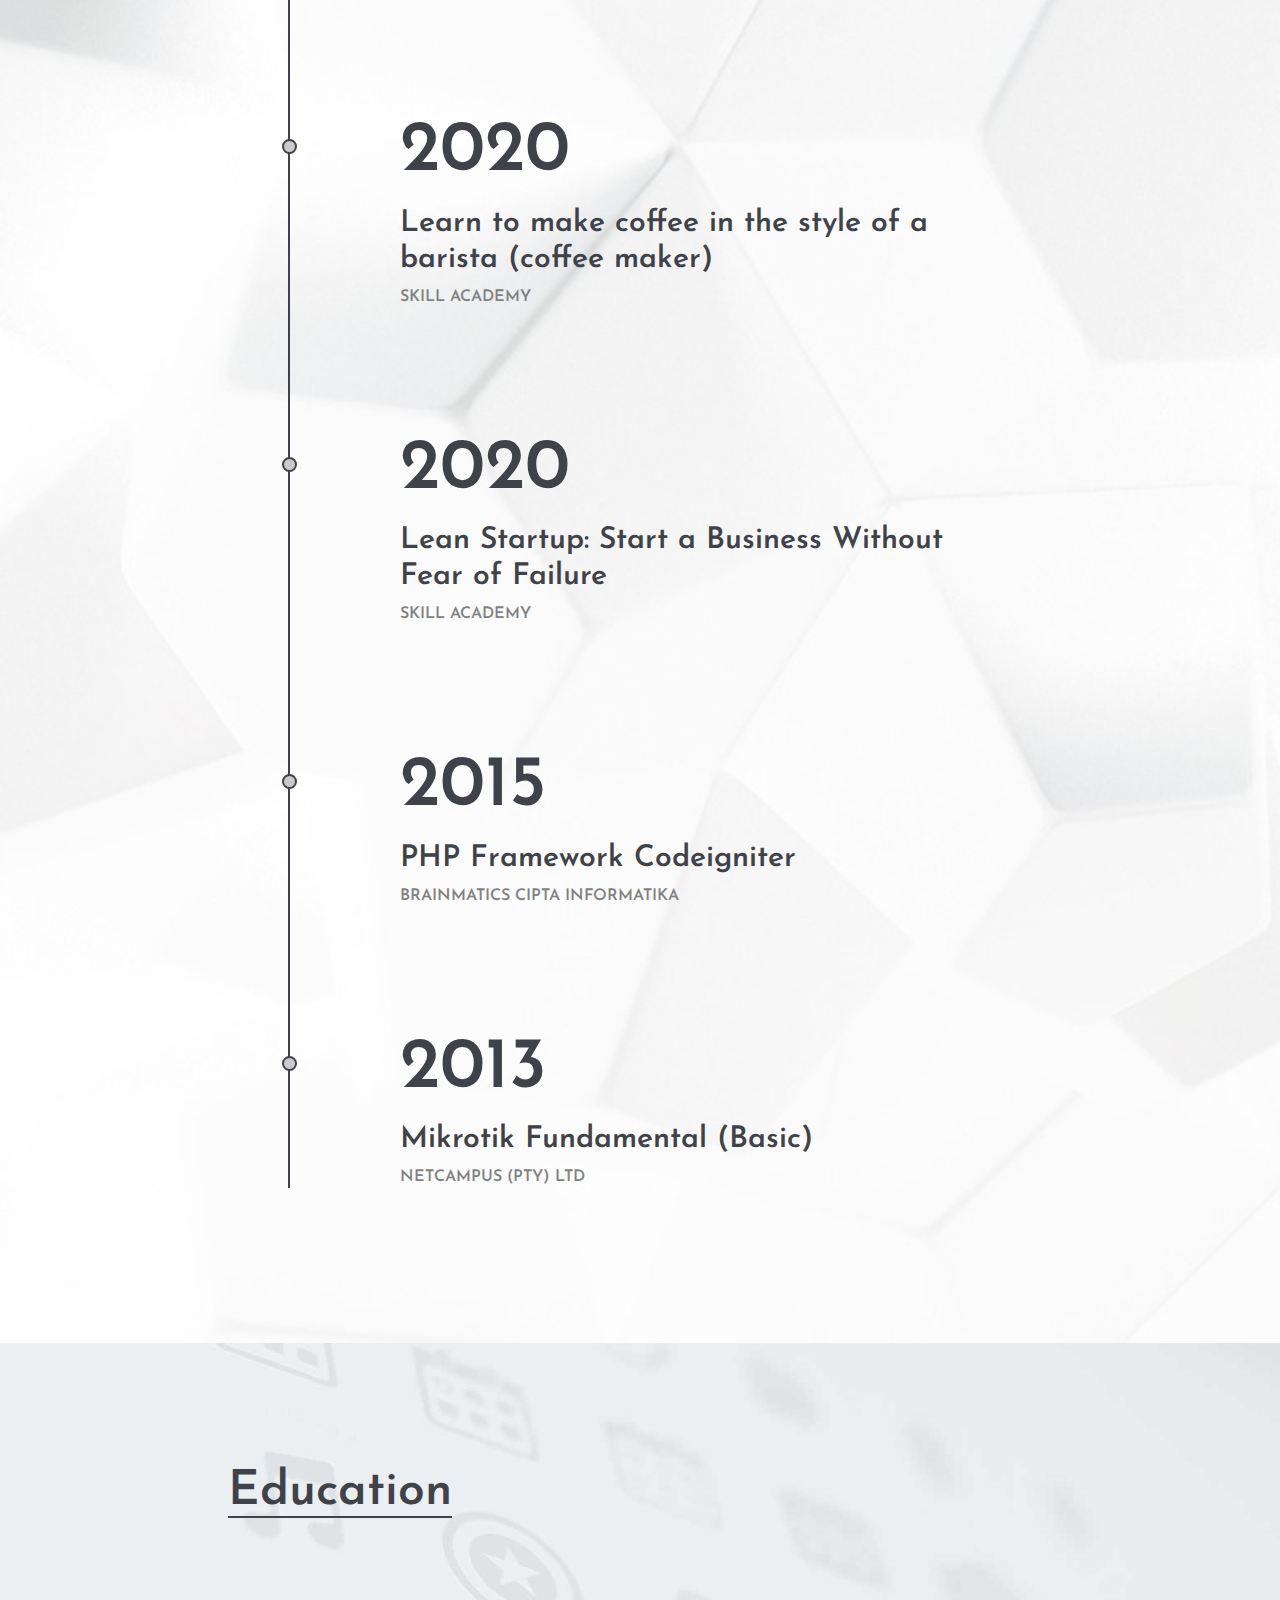
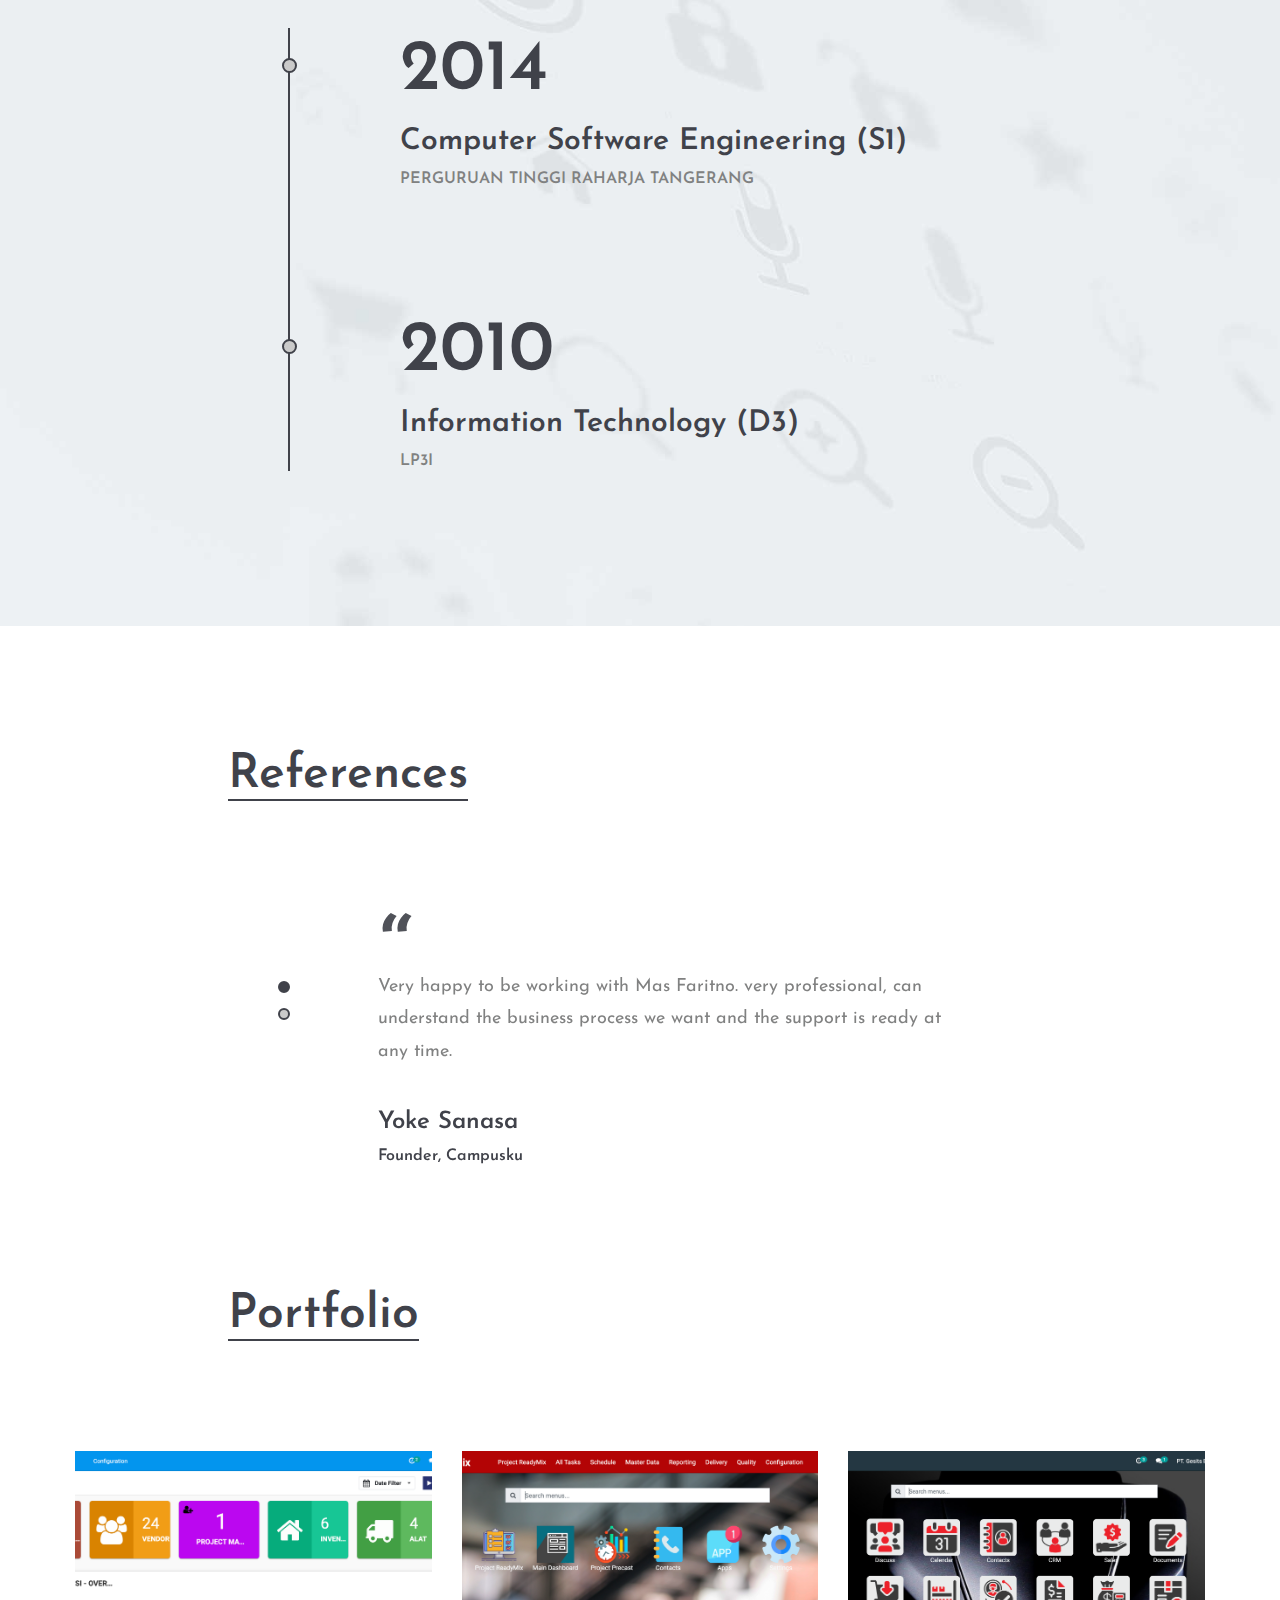
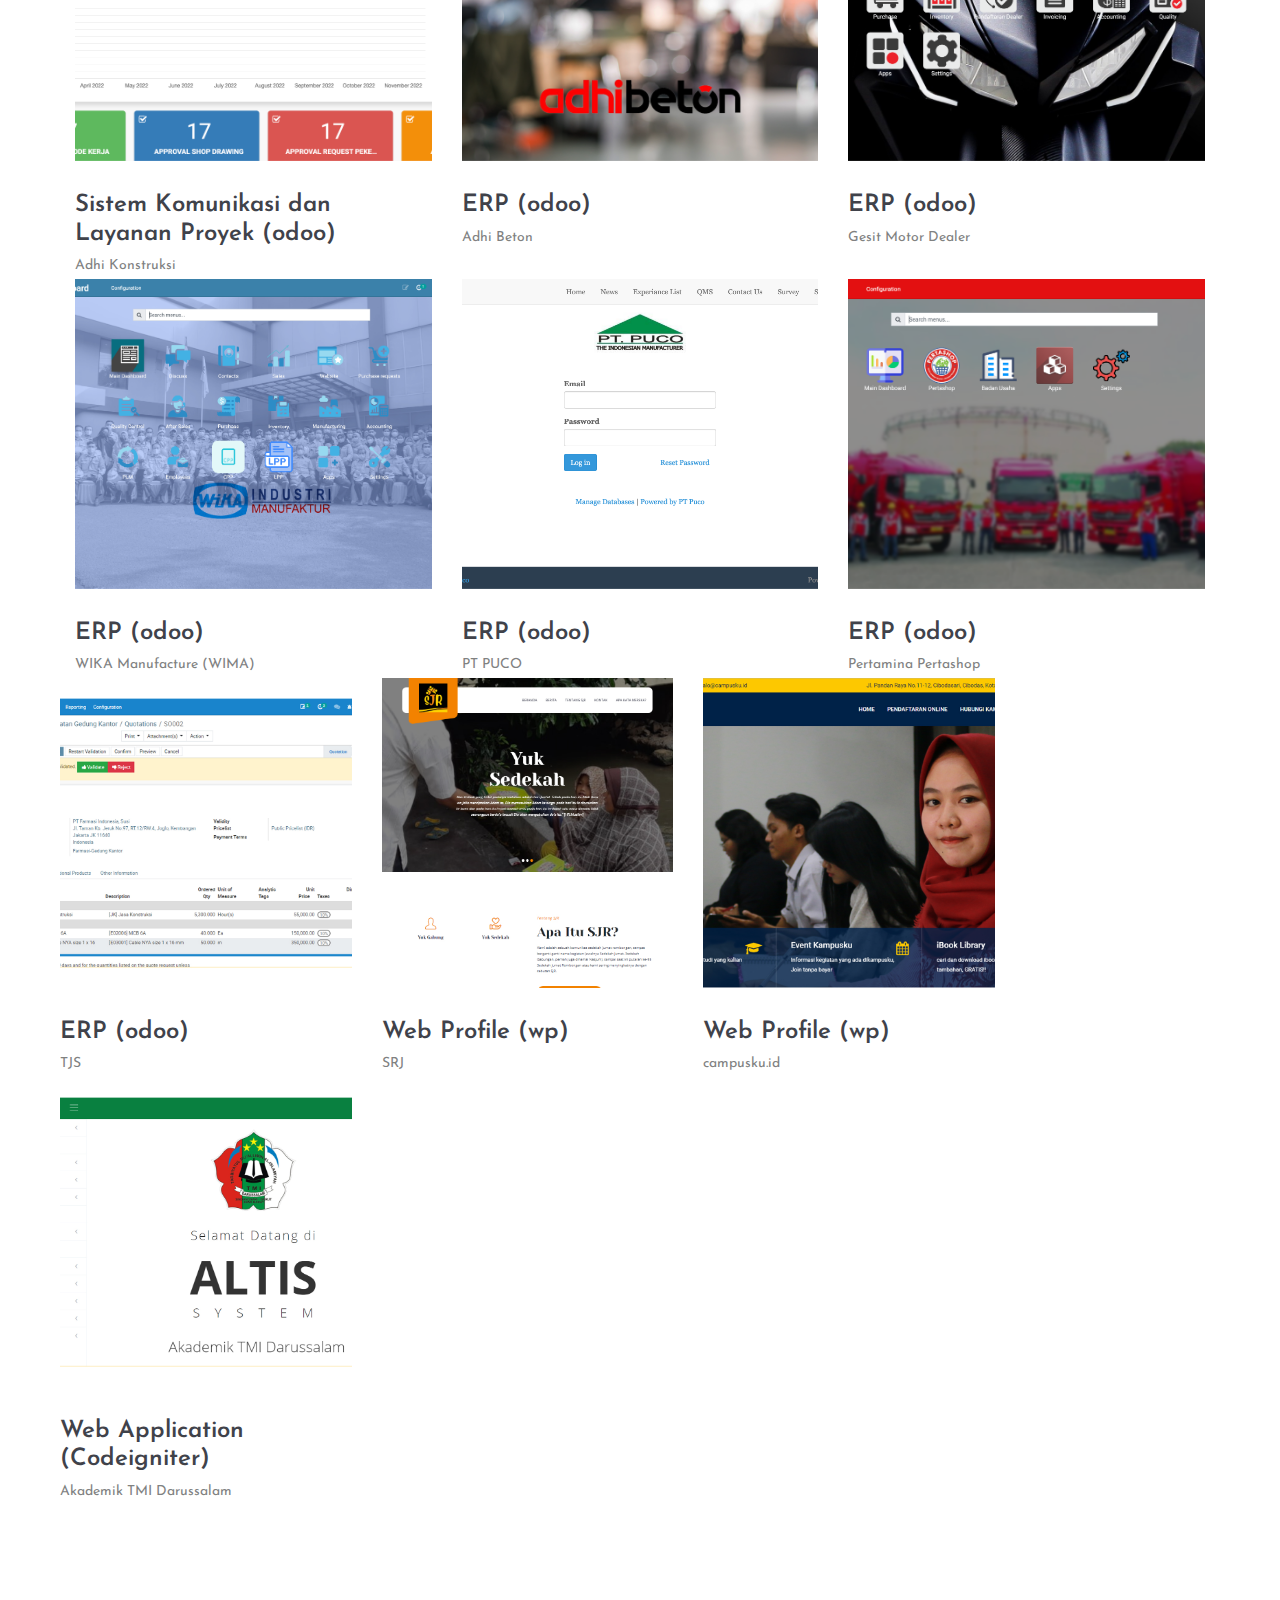
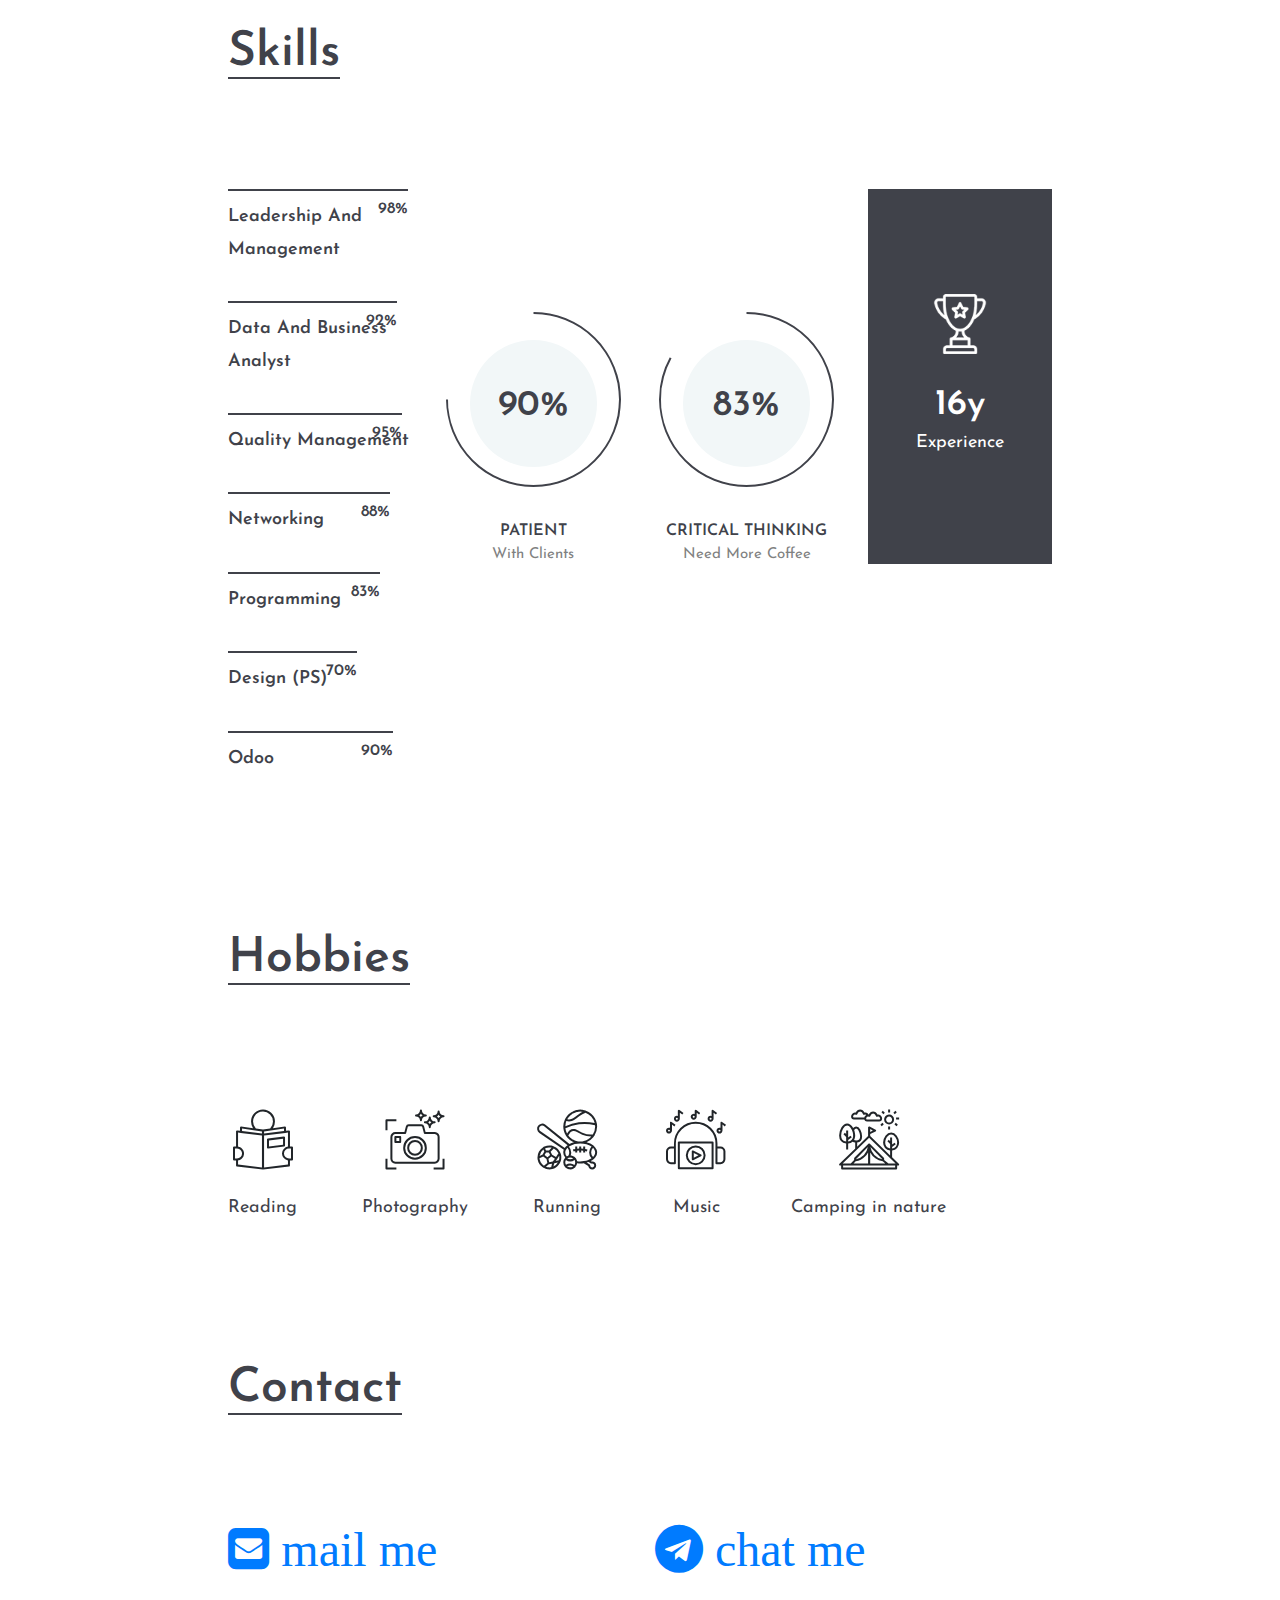
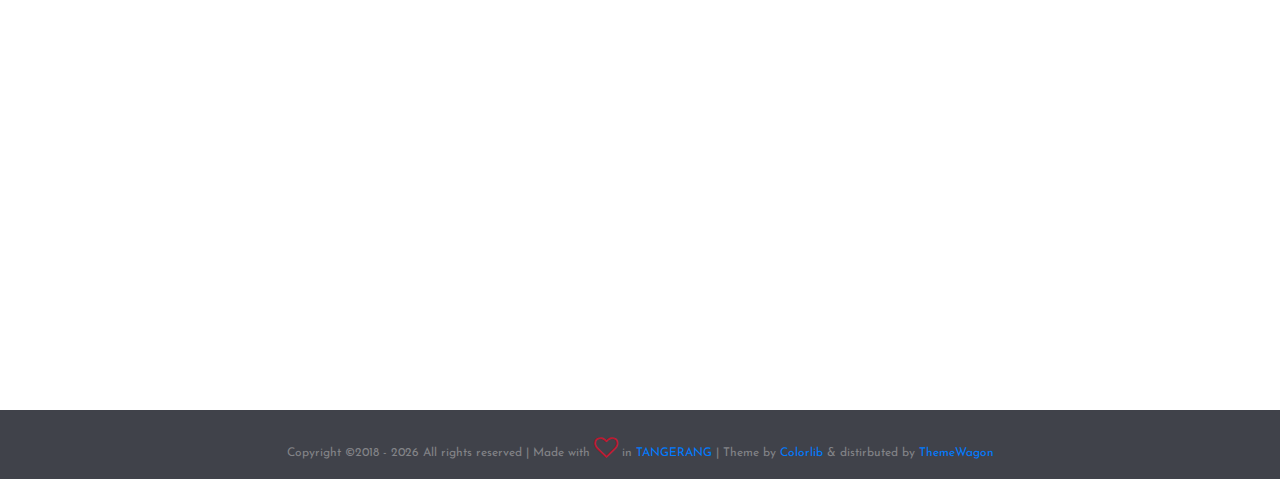
==== commit 2e556746: "enhance experience" ====
--- a/index.html
+++ b/index.html
@@ -114,11 +114,18 @@
 					</div>
 					<ul class="resume-list">
 						<li>
-							<h2>Jun 2021-Present</h2>
+							<h2>Feb 2021-Present</h2>
 							<h3>PT. Nusantara Sukses Teknologi (Nusatek)</h3>
 							<h4>Project Manager</h4>
 							<p>Have fun, and play with odoo (12,14,16)
-								<br>Build a Super Power Team.
+								<br>1. Project Leadership: Leading and managing projects through all stages—analysis, initiation, planning (including timeline and budget), execution, and monitoring.
+								2. Goal Achievement: Ensuring projects are completed smoothly, aligned with the pre-determined timeline and budget.
+								3. Scope Management: Maintaining the agreed project scope by identifying and prioritizing features as “must-have” versus “nice-to-have” while managing customer expectations.
+								4. Team Allocation: Assigning tasks based on team members’ expertise. For example, assigning HR-related tasks to someone with strong HR knowledge and manufacturing tasks to someone skilled in that area.
+								5. Problem Resolution: Proactively addressing bottlenecks, such as communication issues within the team, and stepping in to provide immediate support when necessary.
+								6. Pre-Sales Participation: Bridging the gap between the sales team and project execution by participating in pre-sales activities to ensure a smooth transition.
+								7. Contract Oversight: Contributing to contract creation and ensuring the project team understands critical aspects, such as the scope of work and penalties for delays, which serve as a foundation for project execution.
+								8. By balancing these responsibilities, I strive to deliver high-quality outcomes while fostering a collaborative and motivated team environment..
 								</p>
 						</li>
 						<li>
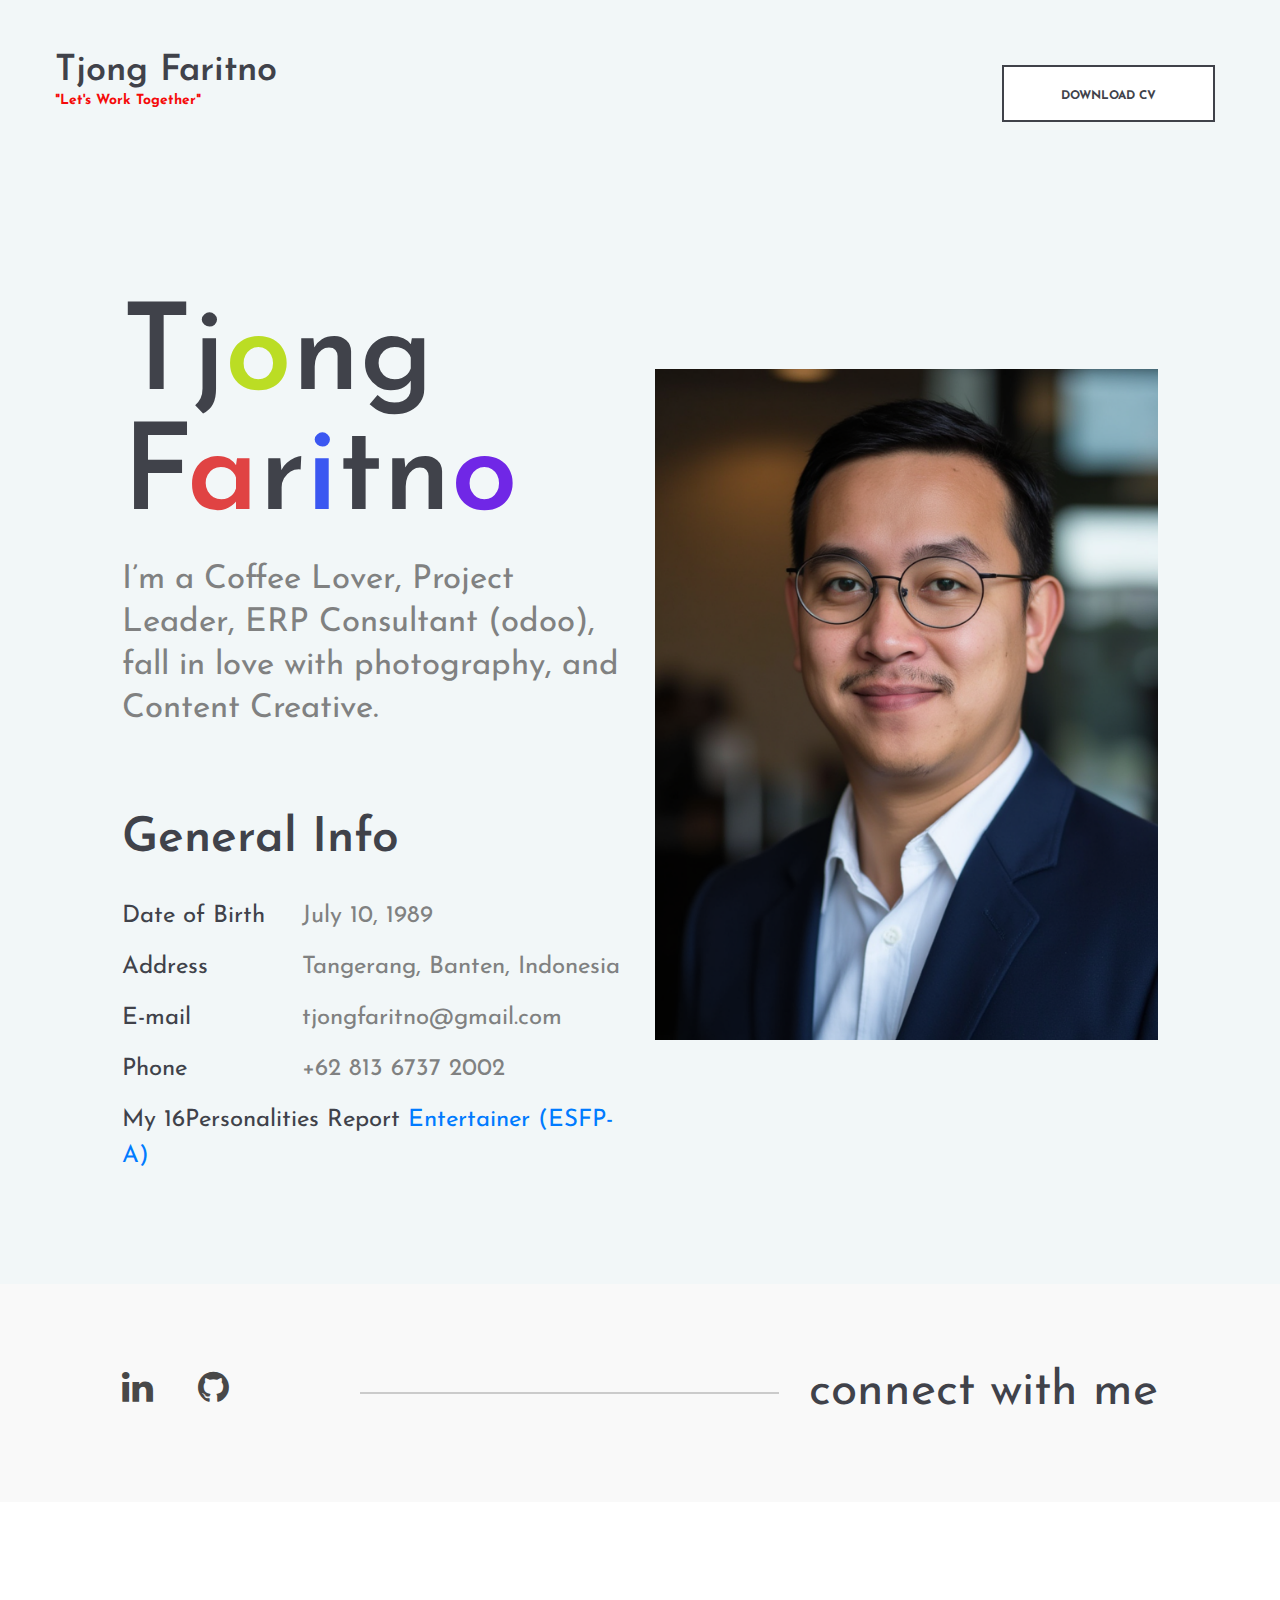
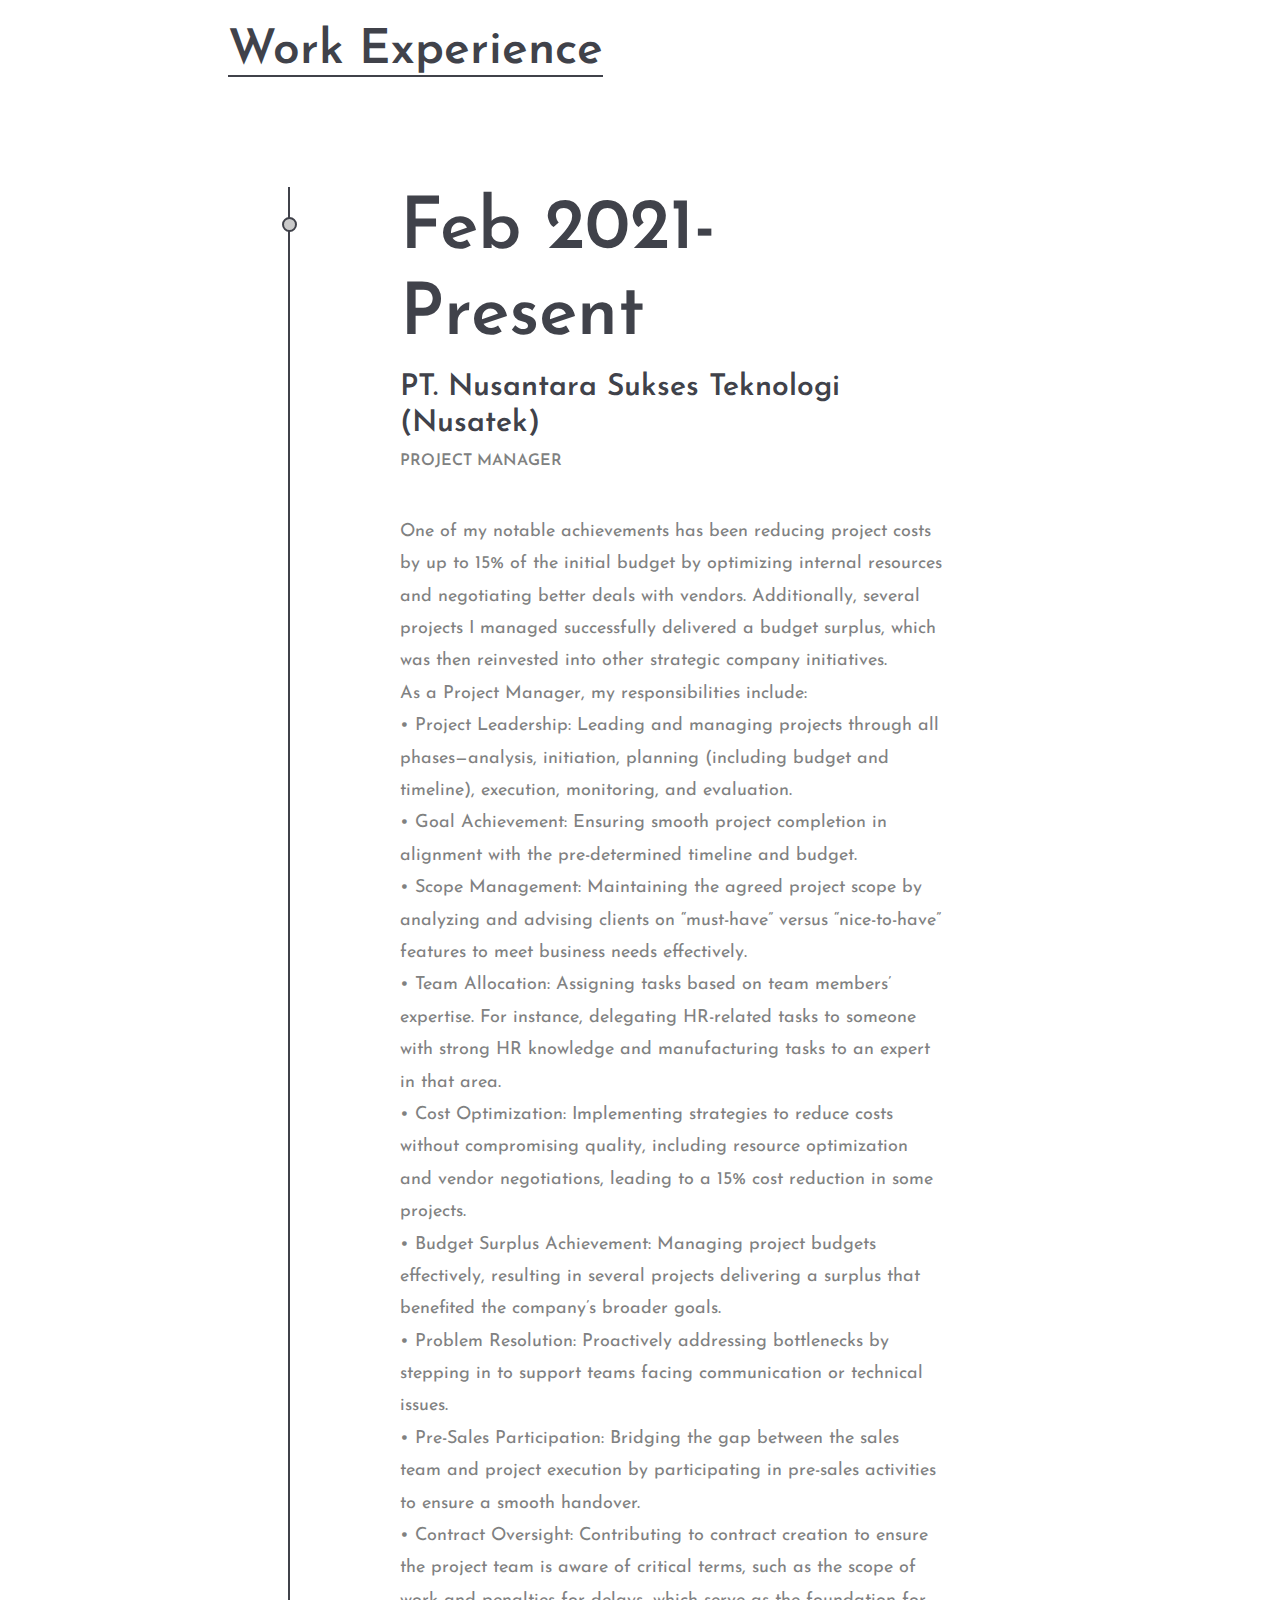
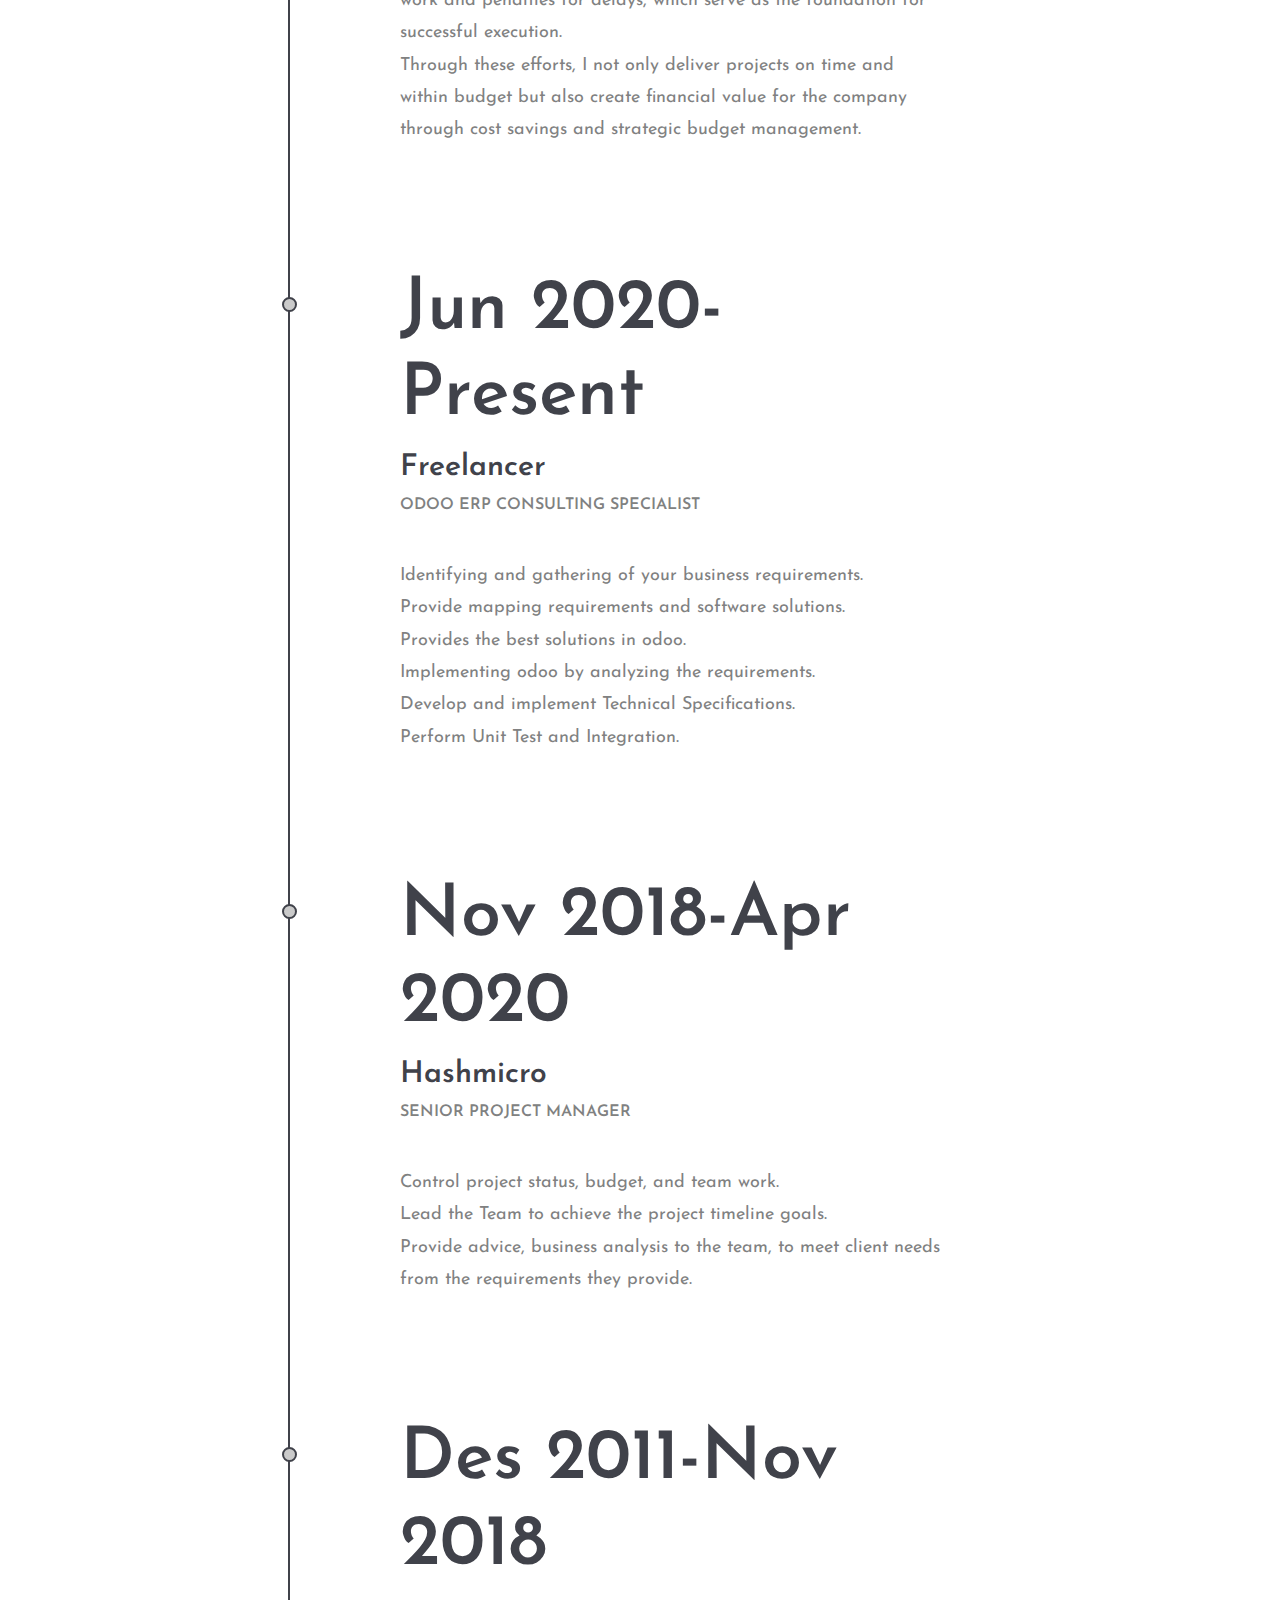
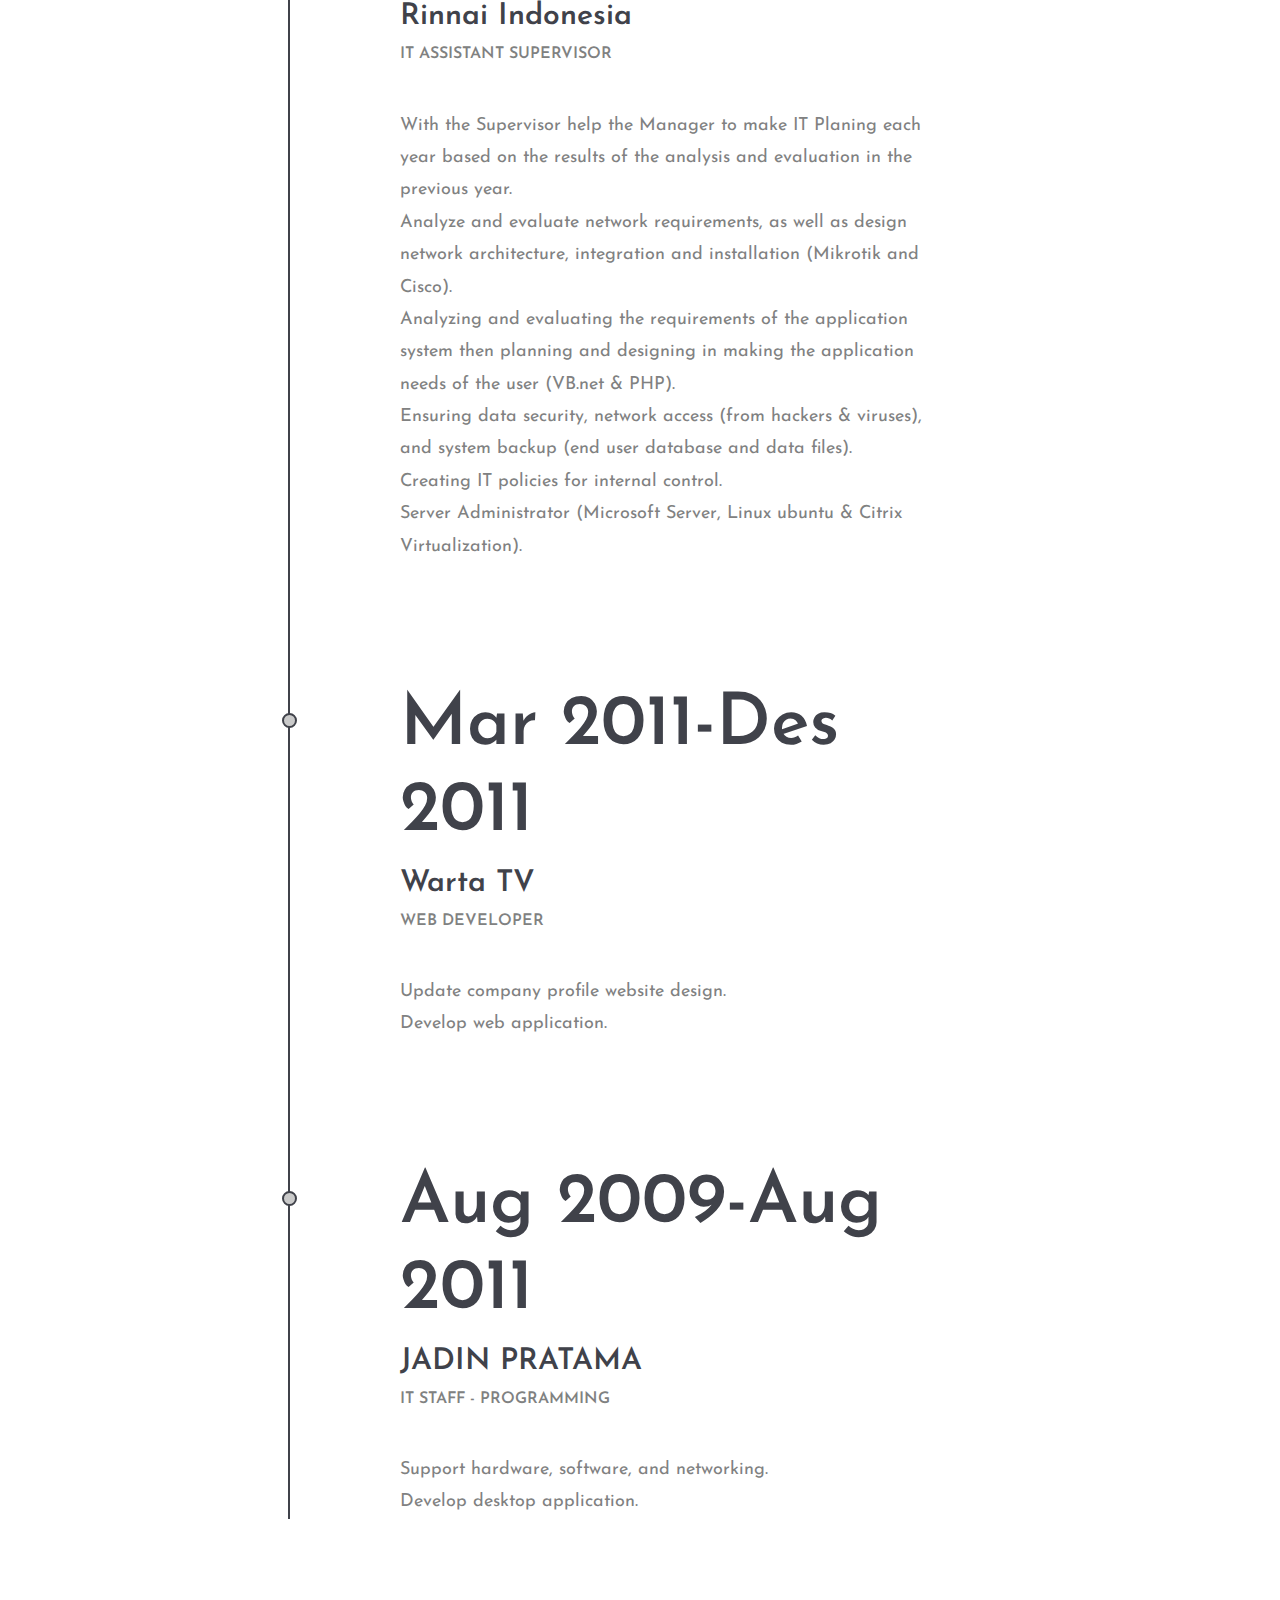
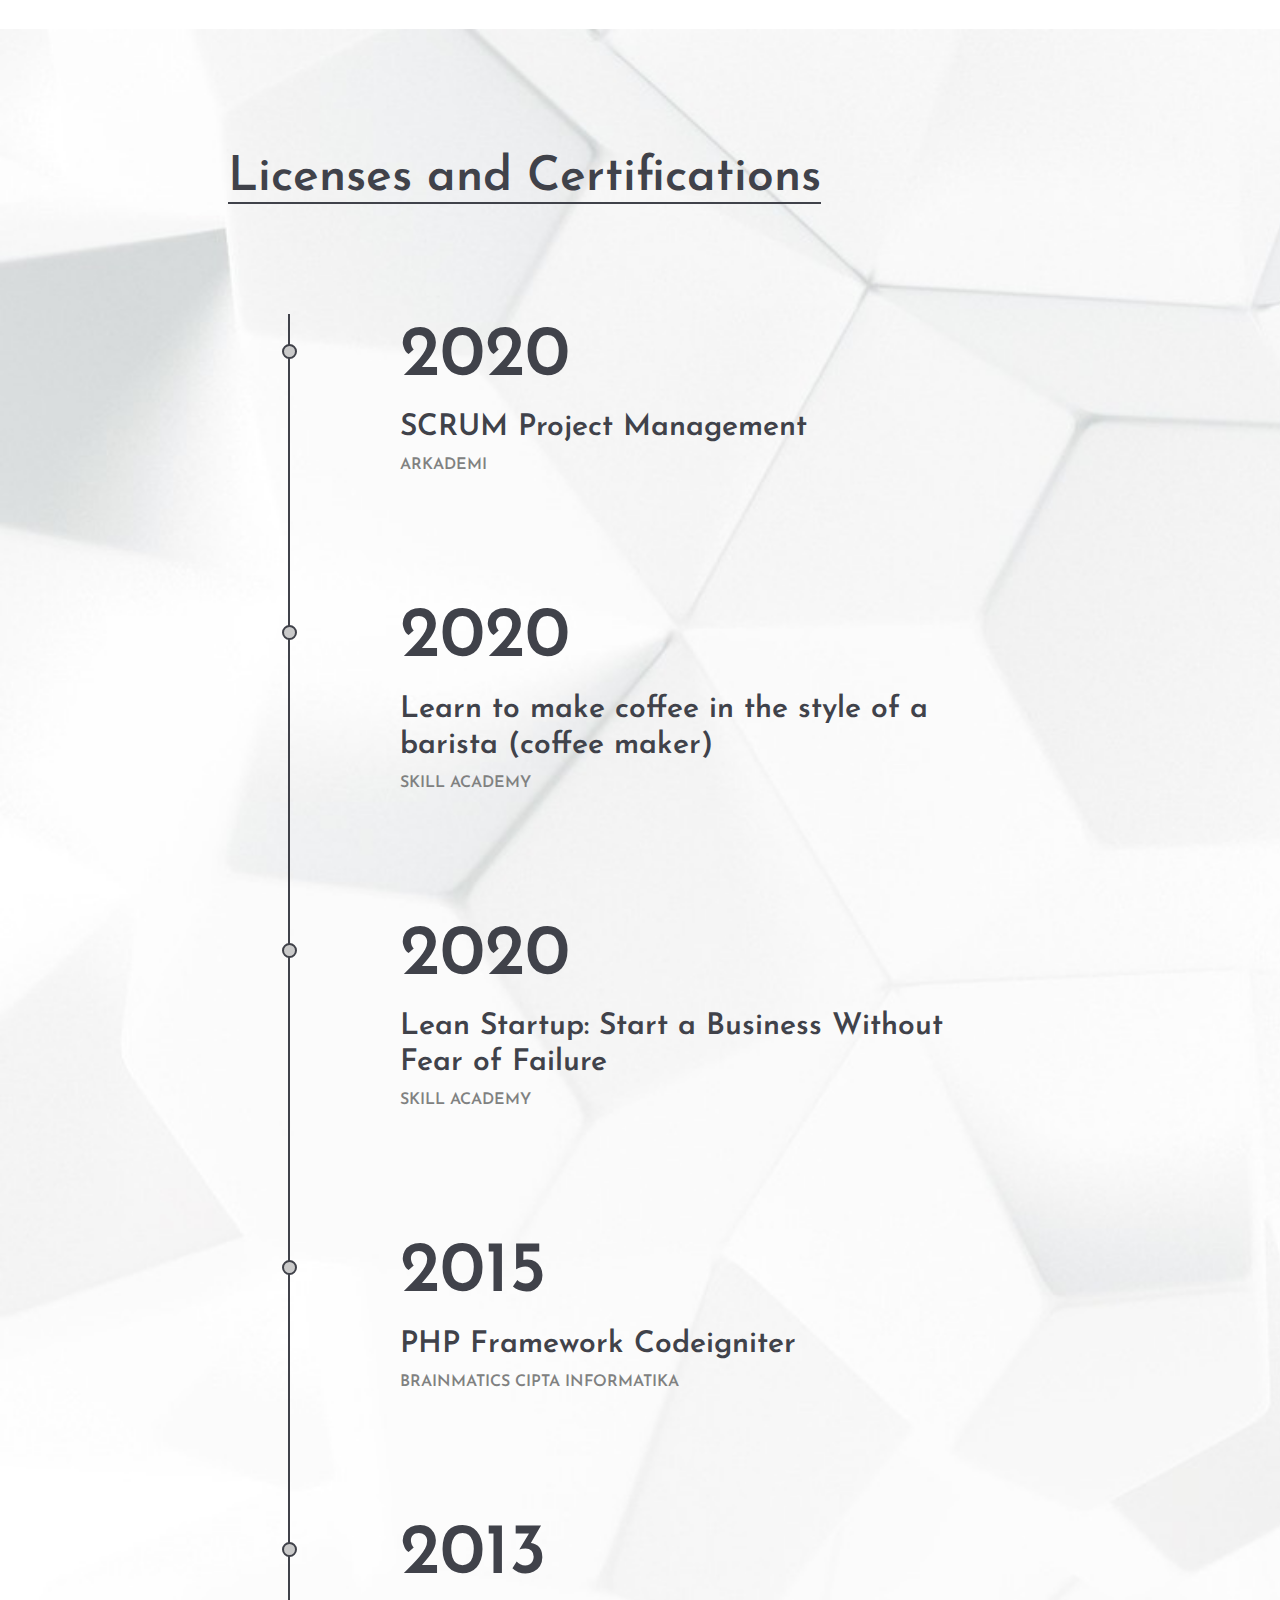
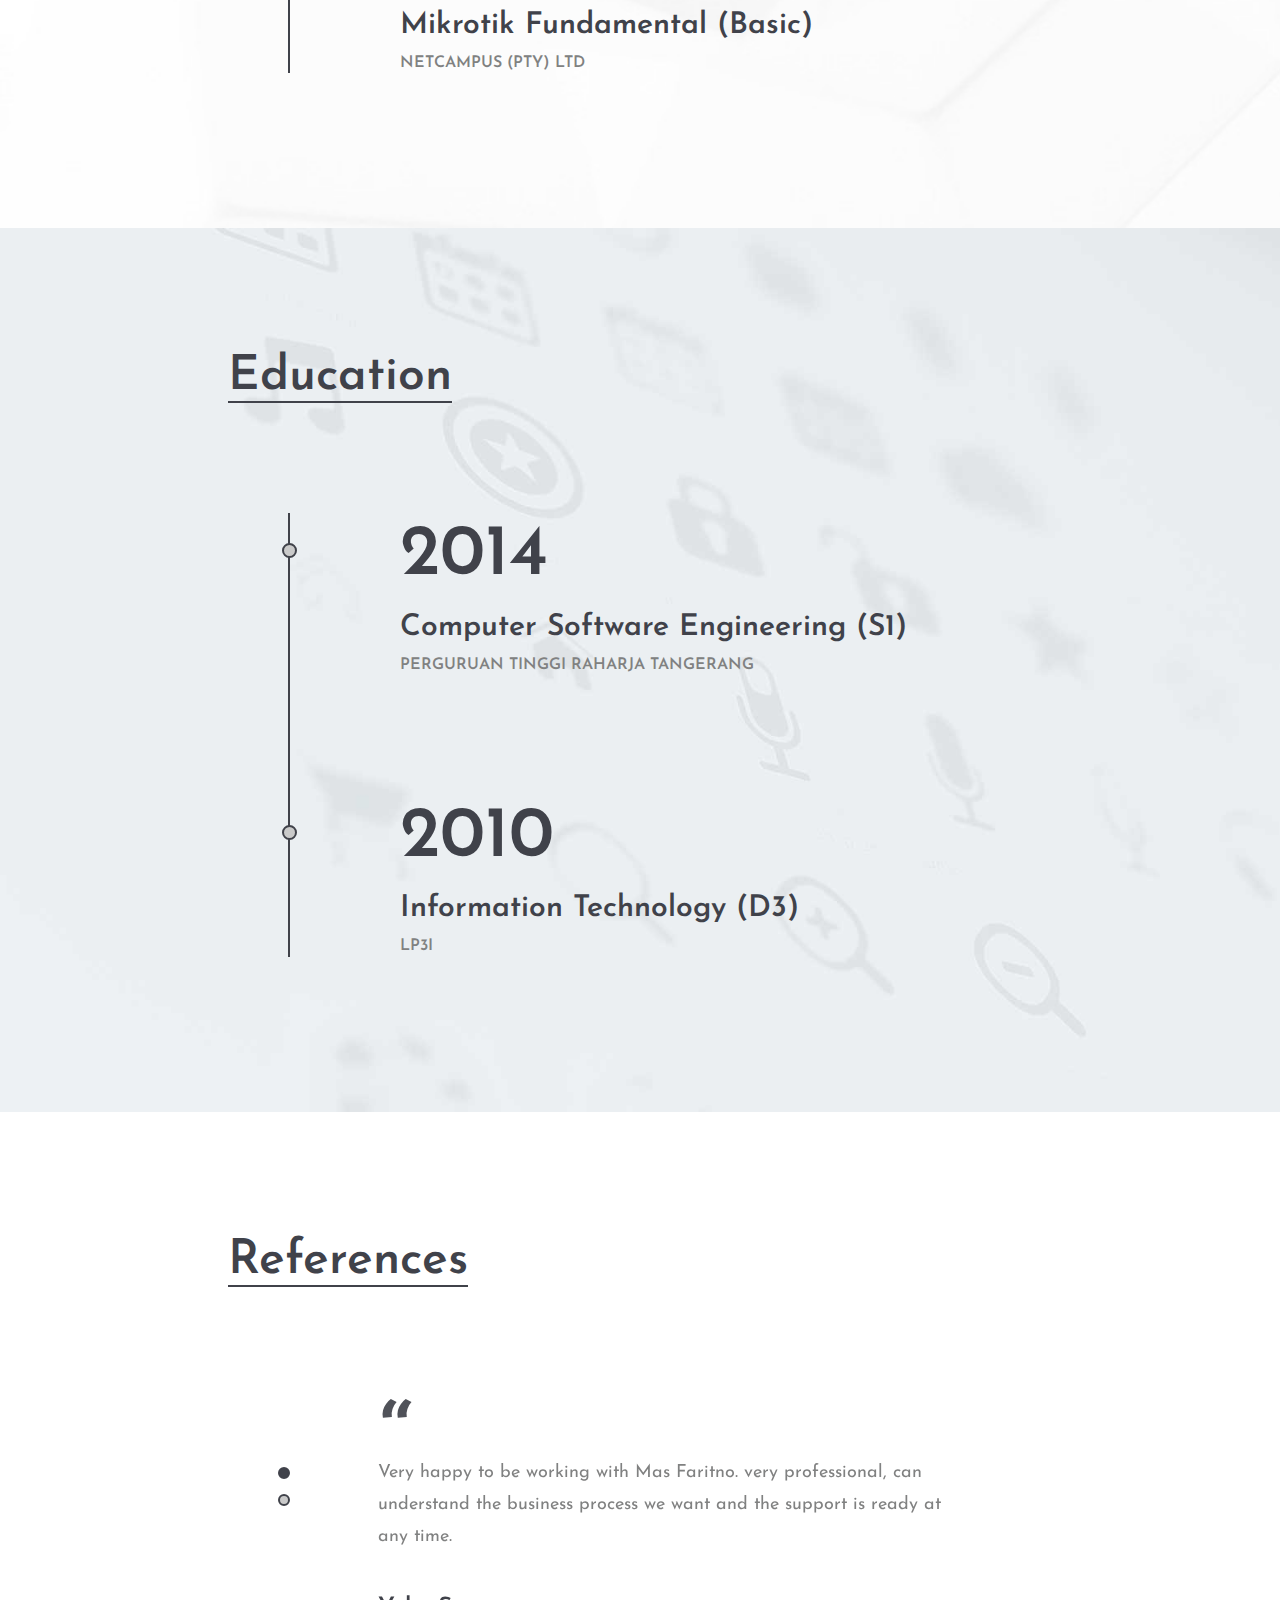
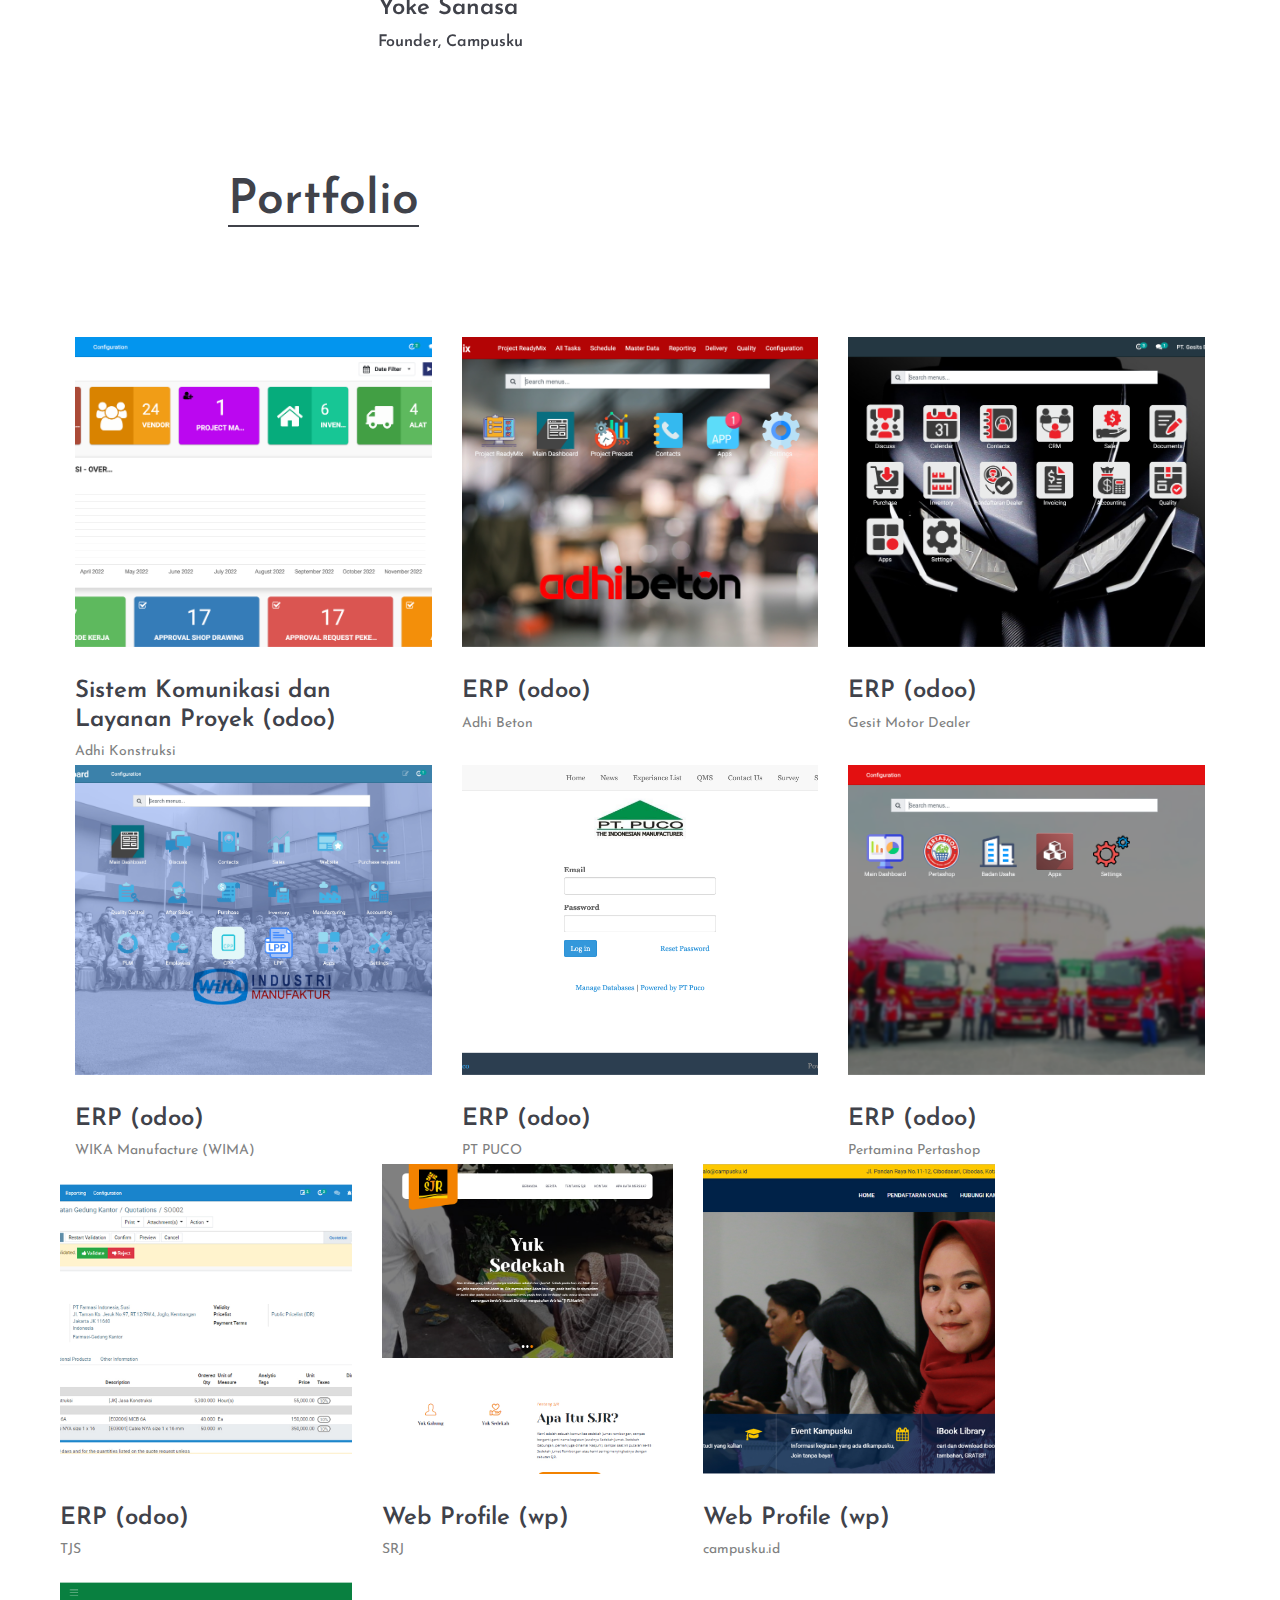
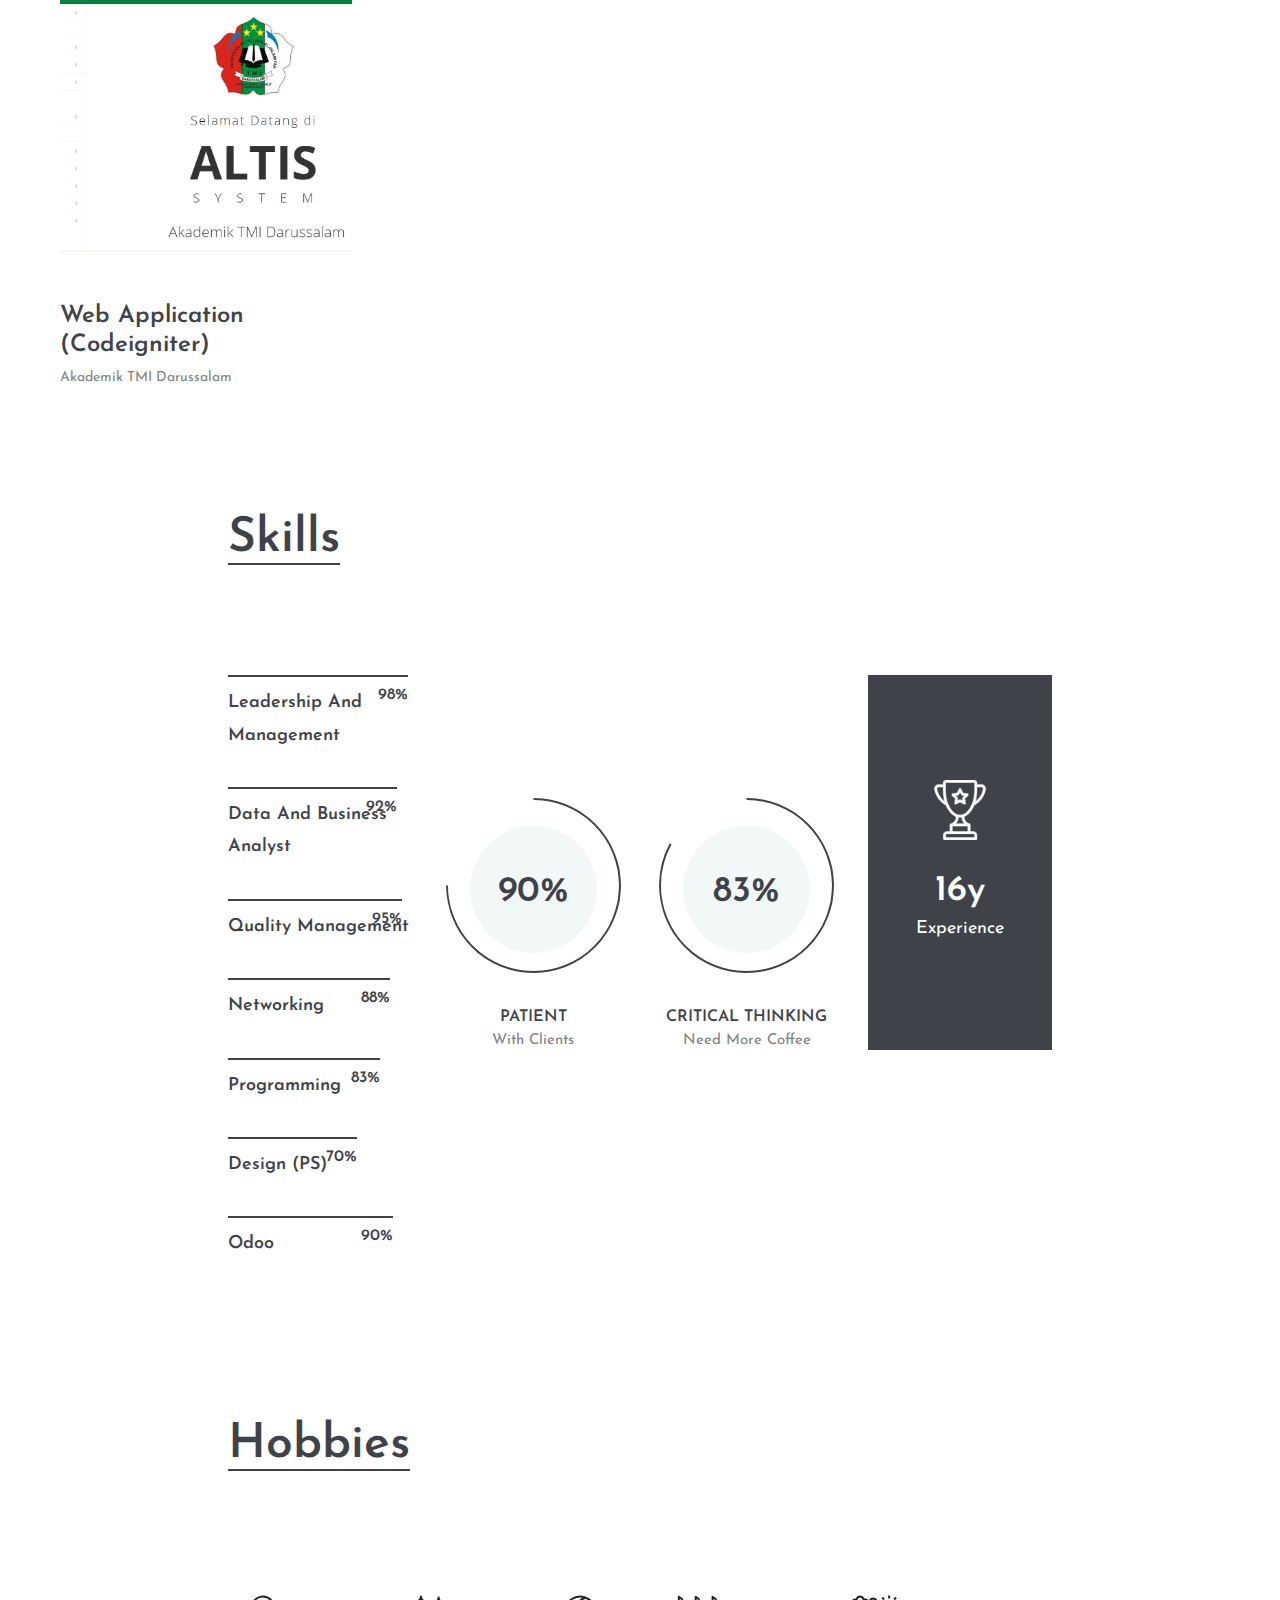
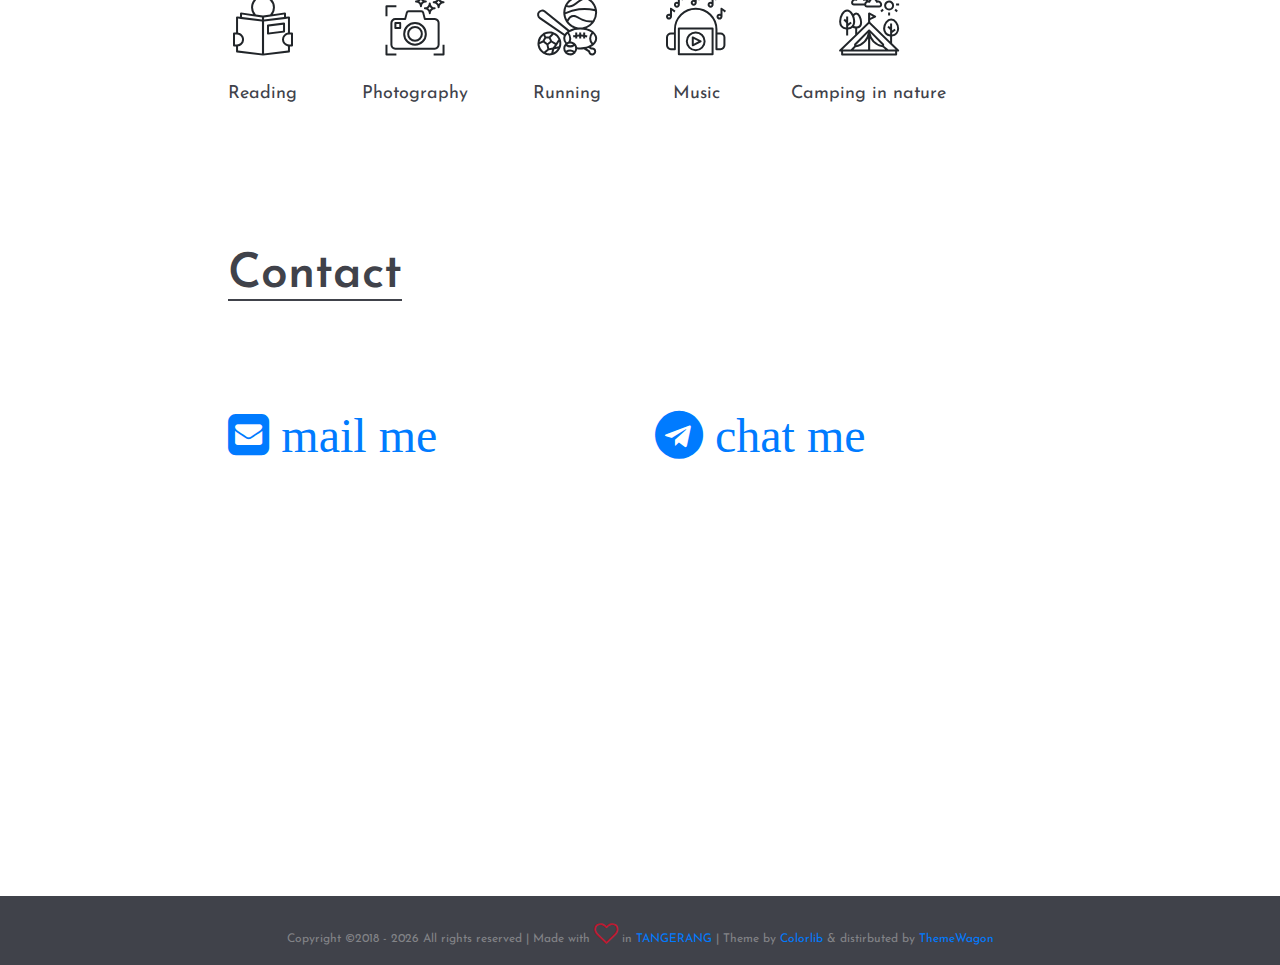
==== commit 6038c6b3: "enhance nusatek experience" ====
--- a/index.html
+++ b/index.html
@@ -117,15 +117,19 @@
 							<h2>Feb 2021-Present</h2>
 							<h3>PT. Nusantara Sukses Teknologi (Nusatek)</h3>
 							<h4>Project Manager</h4>
-							<p>Have fun, and play with odoo (12,14,16)
-								<br>1. Project Leadership: Leading and managing projects through all stages—analysis, initiation, planning (including timeline and budget), execution, and monitoring.
-								2. Goal Achievement: Ensuring projects are completed smoothly, aligned with the pre-determined timeline and budget.
-								3. Scope Management: Maintaining the agreed project scope by identifying and prioritizing features as “must-have” versus “nice-to-have” while managing customer expectations.
-								4. Team Allocation: Assigning tasks based on team members’ expertise. For example, assigning HR-related tasks to someone with strong HR knowledge and manufacturing tasks to someone skilled in that area.
-								5. Problem Resolution: Proactively addressing bottlenecks, such as communication issues within the team, and stepping in to provide immediate support when necessary.
-								6. Pre-Sales Participation: Bridging the gap between the sales team and project execution by participating in pre-sales activities to ensure a smooth transition.
-								7. Contract Oversight: Contributing to contract creation and ensuring the project team understands critical aspects, such as the scope of work and penalties for delays, which serve as a foundation for project execution.
-								8. By balancing these responsibilities, I strive to deliver high-quality outcomes while fostering a collaborative and motivated team environment..
+							<p>One of my notable achievements has been reducing project costs by up to 15% of the initial budget by optimizing internal resources and negotiating better deals with vendors. Additionally, several projects I managed successfully delivered a budget surplus, which was then reinvested into other strategic company initiatives.
+								<br>As a Project Manager, my responsibilities include:<br>
+									•	Project Leadership: Leading and managing projects through all phases—analysis, initiation, planning (including budget and timeline), execution, monitoring, and evaluation.<br>
+									•	Goal Achievement: Ensuring smooth project completion in alignment with the pre-determined timeline and budget.<br>
+									•	Scope Management: Maintaining the agreed project scope by analyzing and advising clients on “must-have” versus “nice-to-have” features to meet business needs effectively.<br>
+									•	Team Allocation: Assigning tasks based on team members’ expertise. For instance, delegating HR-related tasks to someone with strong HR knowledge and manufacturing tasks to an expert in that area.<br>
+									•	Cost Optimization: Implementing strategies to reduce costs without compromising quality, including resource optimization and vendor negotiations, leading to a 15% cost reduction in some projects.<br>
+									•	Budget Surplus Achievement: Managing project budgets effectively, resulting in several projects delivering a surplus that benefited the company’s broader goals.<br>
+									•	Problem Resolution: Proactively addressing bottlenecks by stepping in to support teams facing communication or technical issues.<br>
+									•	Pre-Sales Participation: Bridging the gap between the sales team and project execution by participating in pre-sales activities to ensure a smooth handover.<br>
+									•	Contract Oversight: Contributing to contract creation to ensure the project team is aware of critical terms, such as the scope of work and penalties for delays, which serve as the foundation for successful execution.<br>
+								
+								Through these efforts, I not only deliver projects on time and within budget but also create financial value for the company through cost savings and strategic budget management.
 								</p>
 						</li>
 						<li>
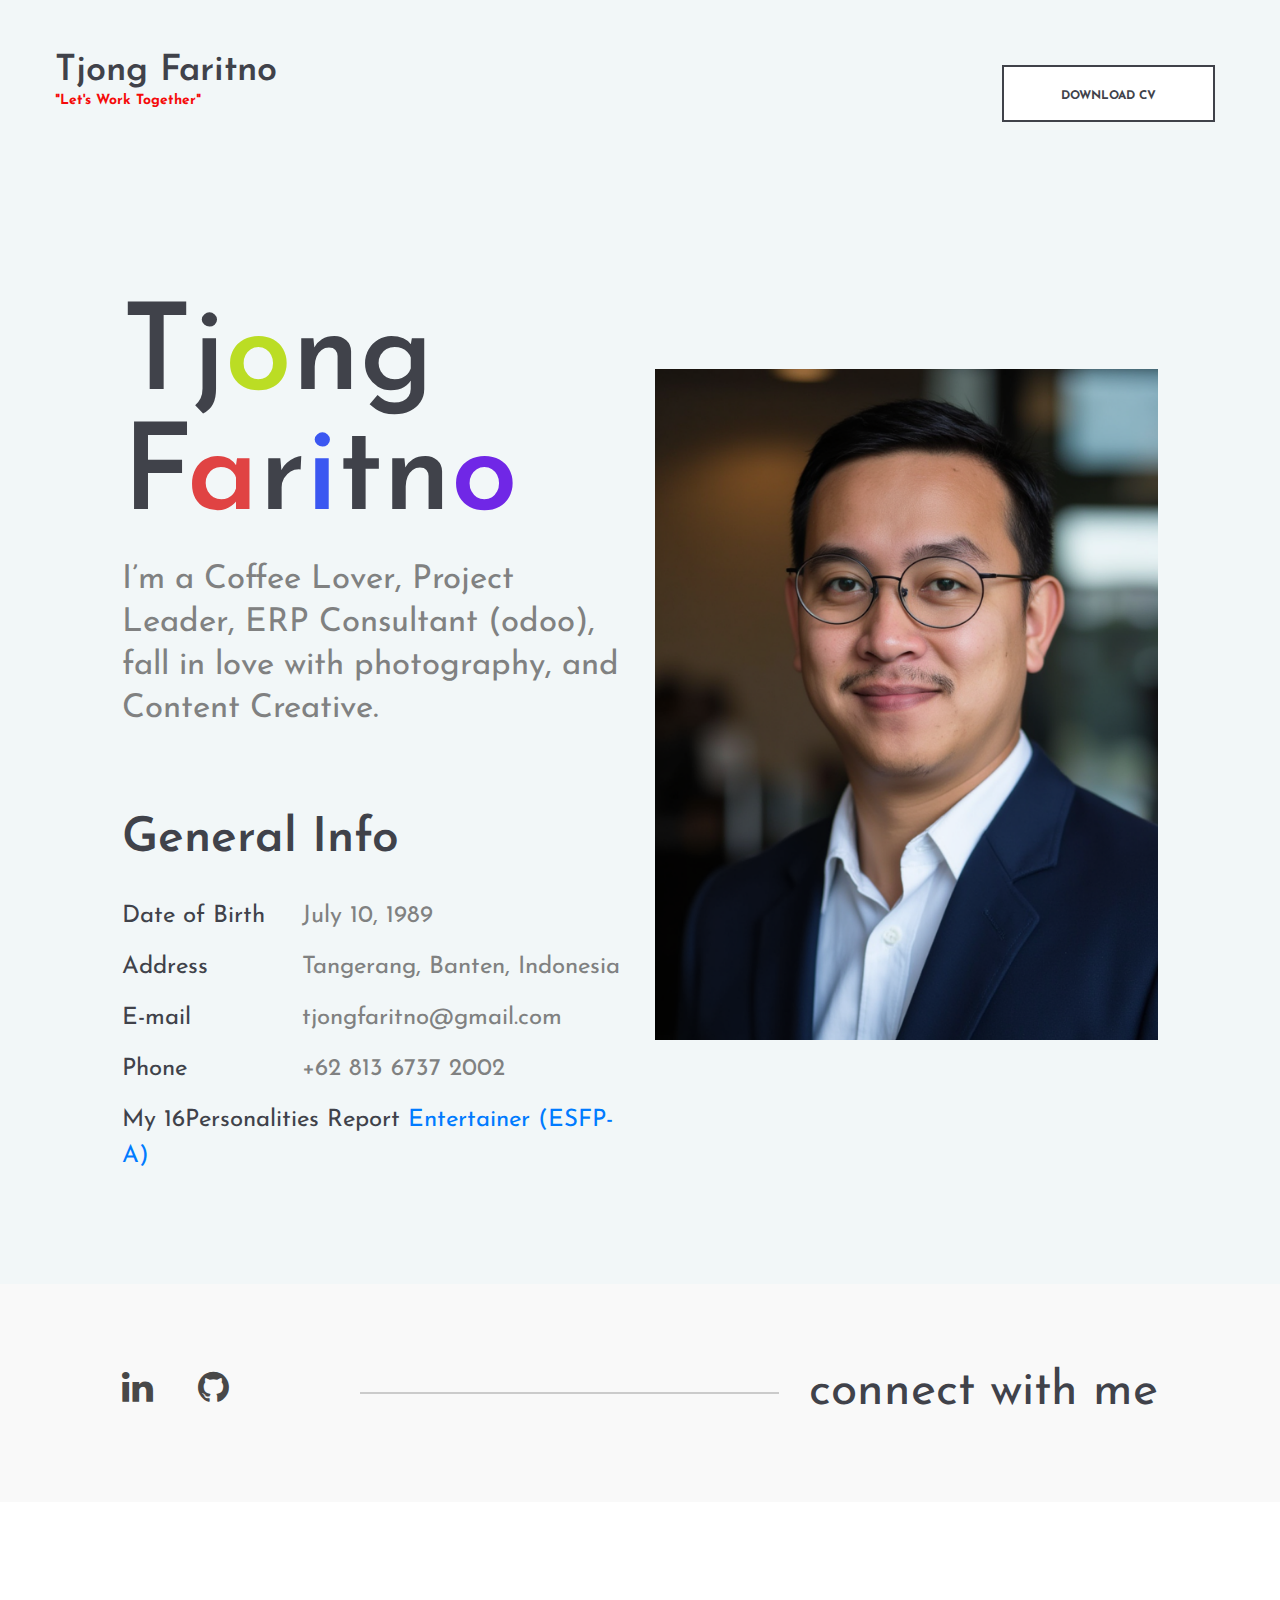
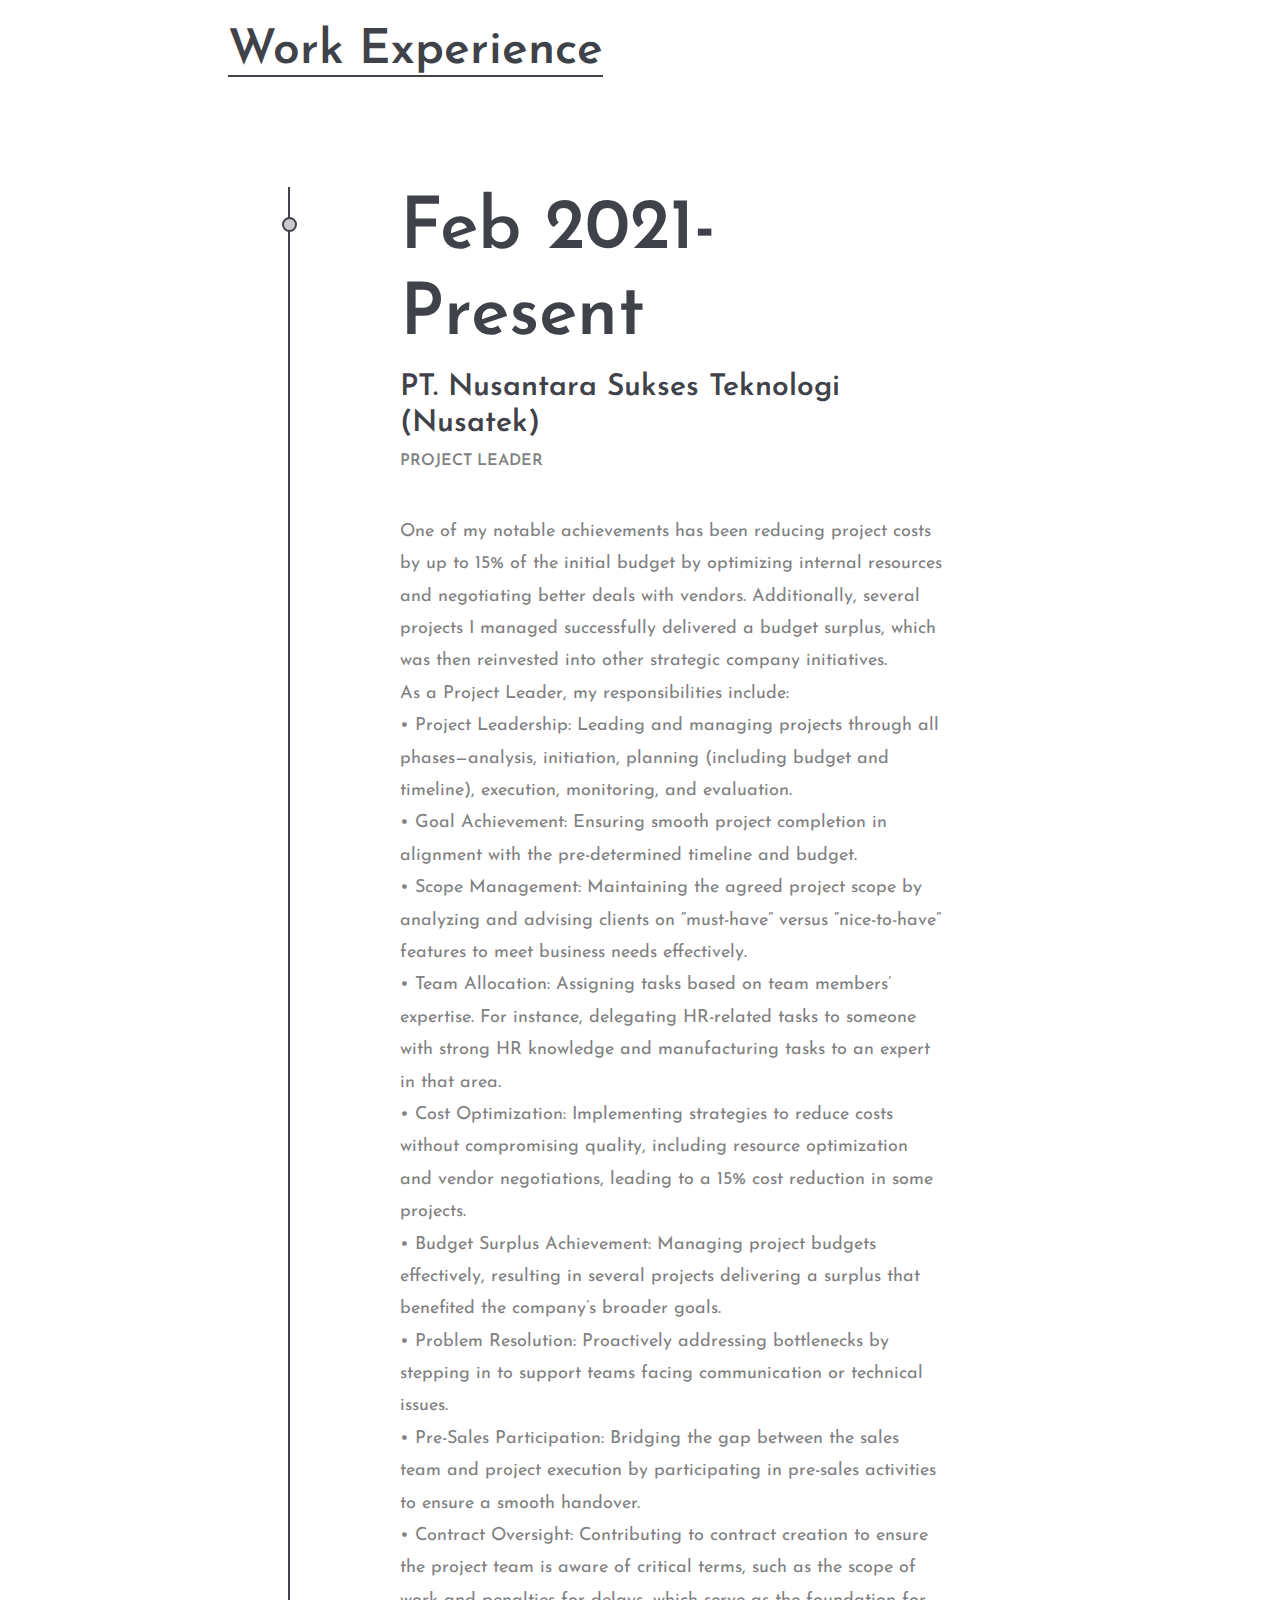
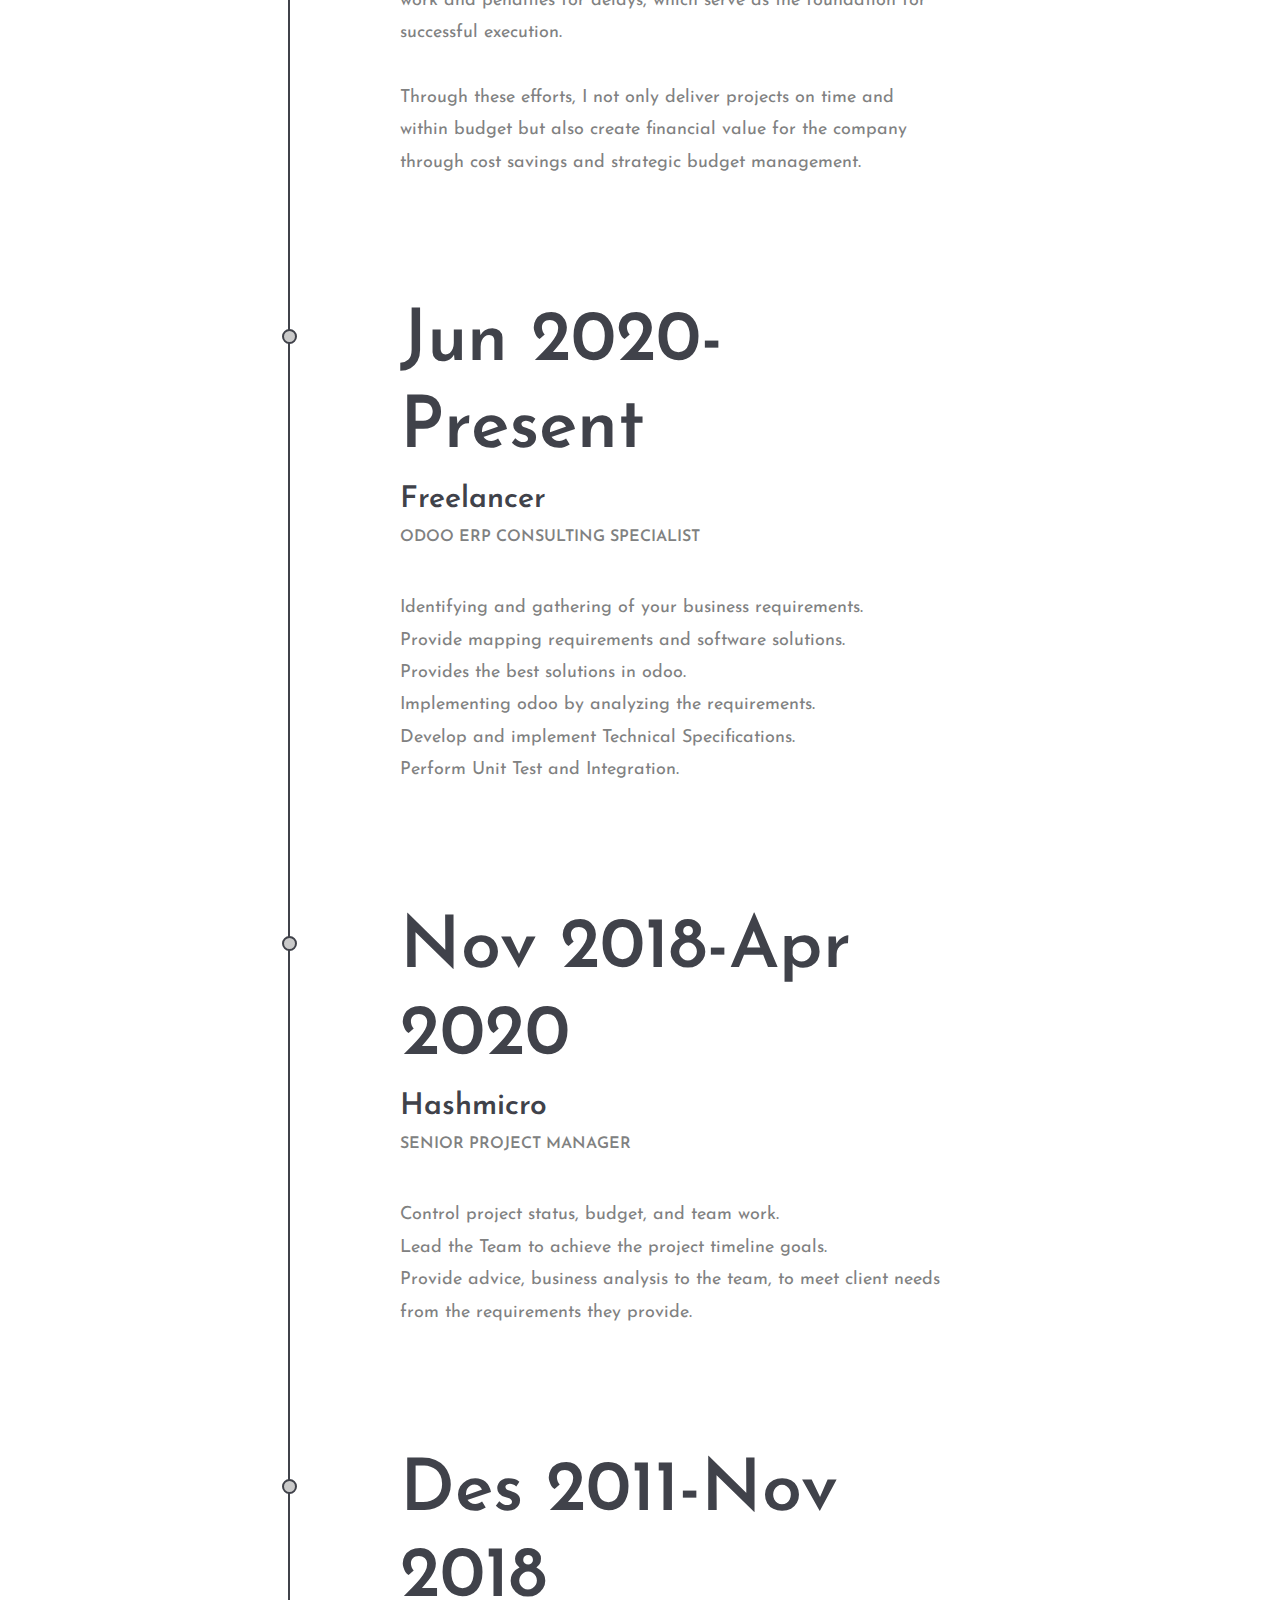
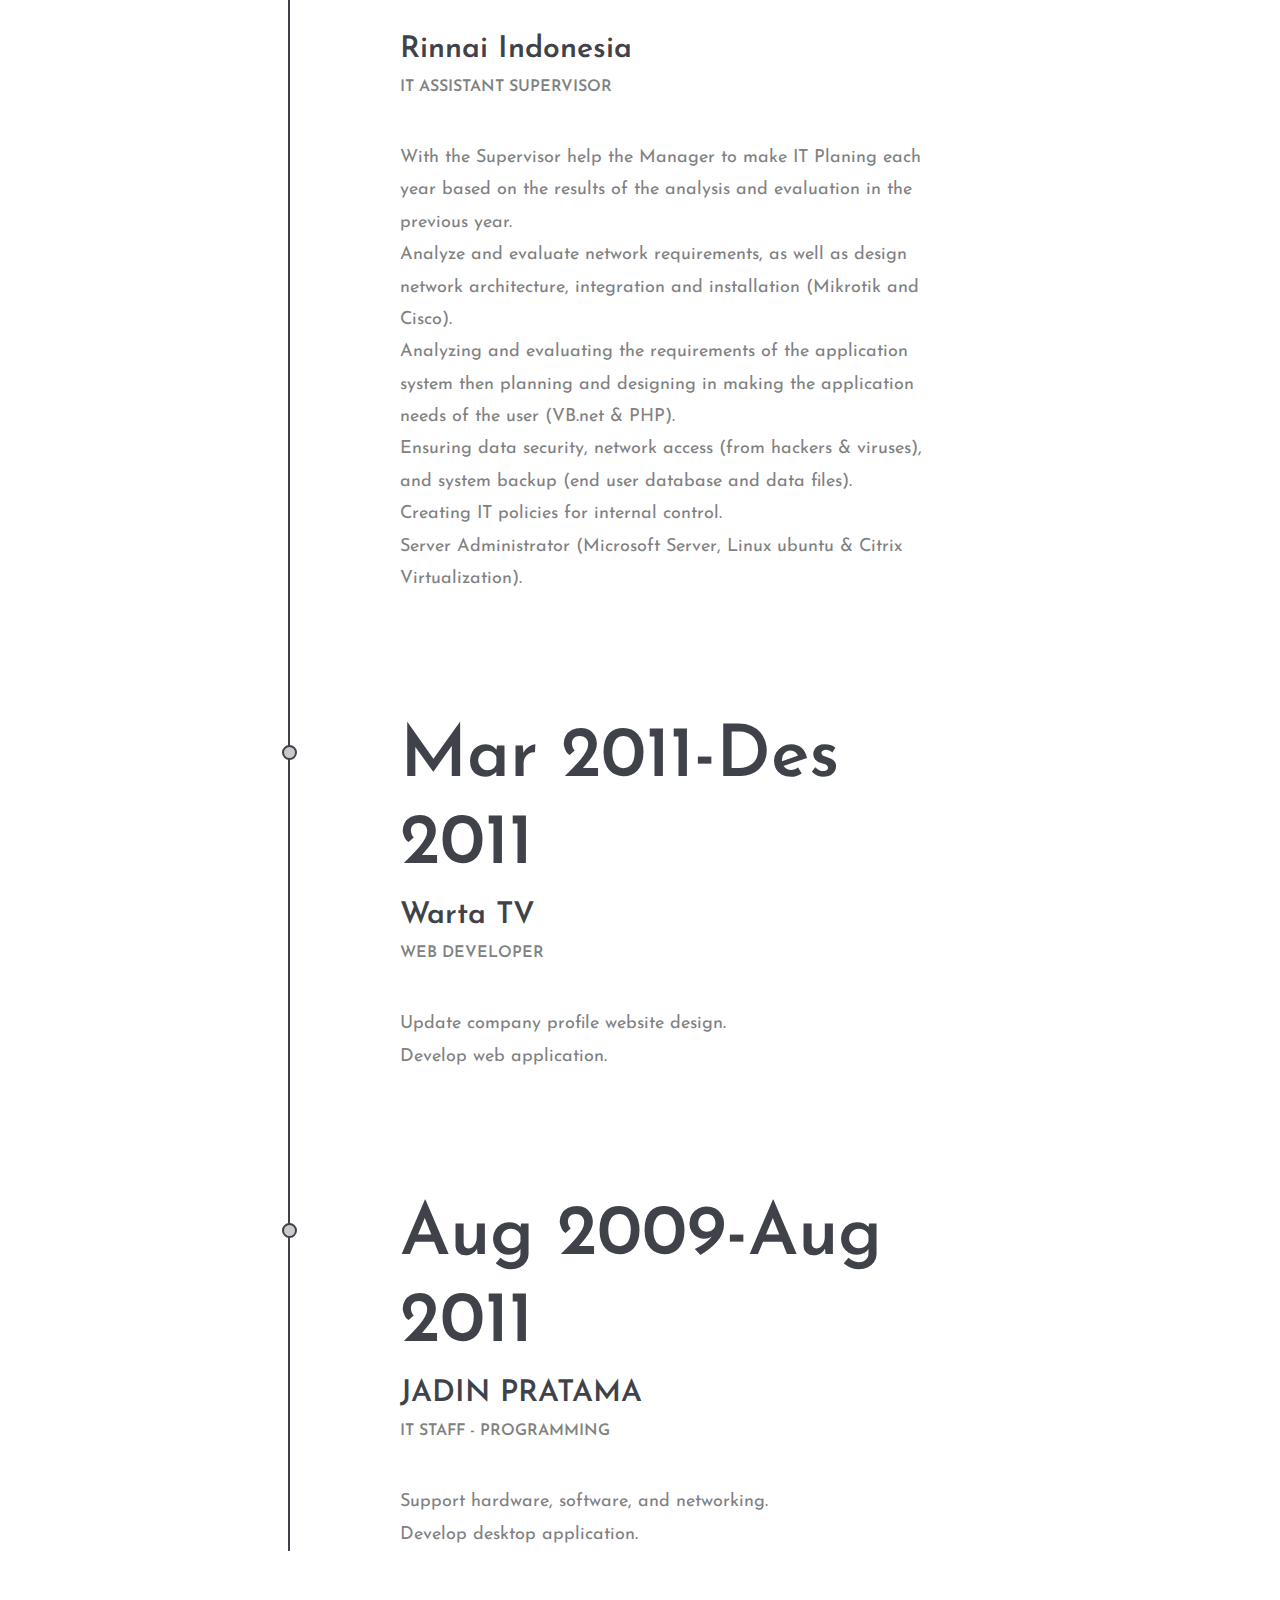
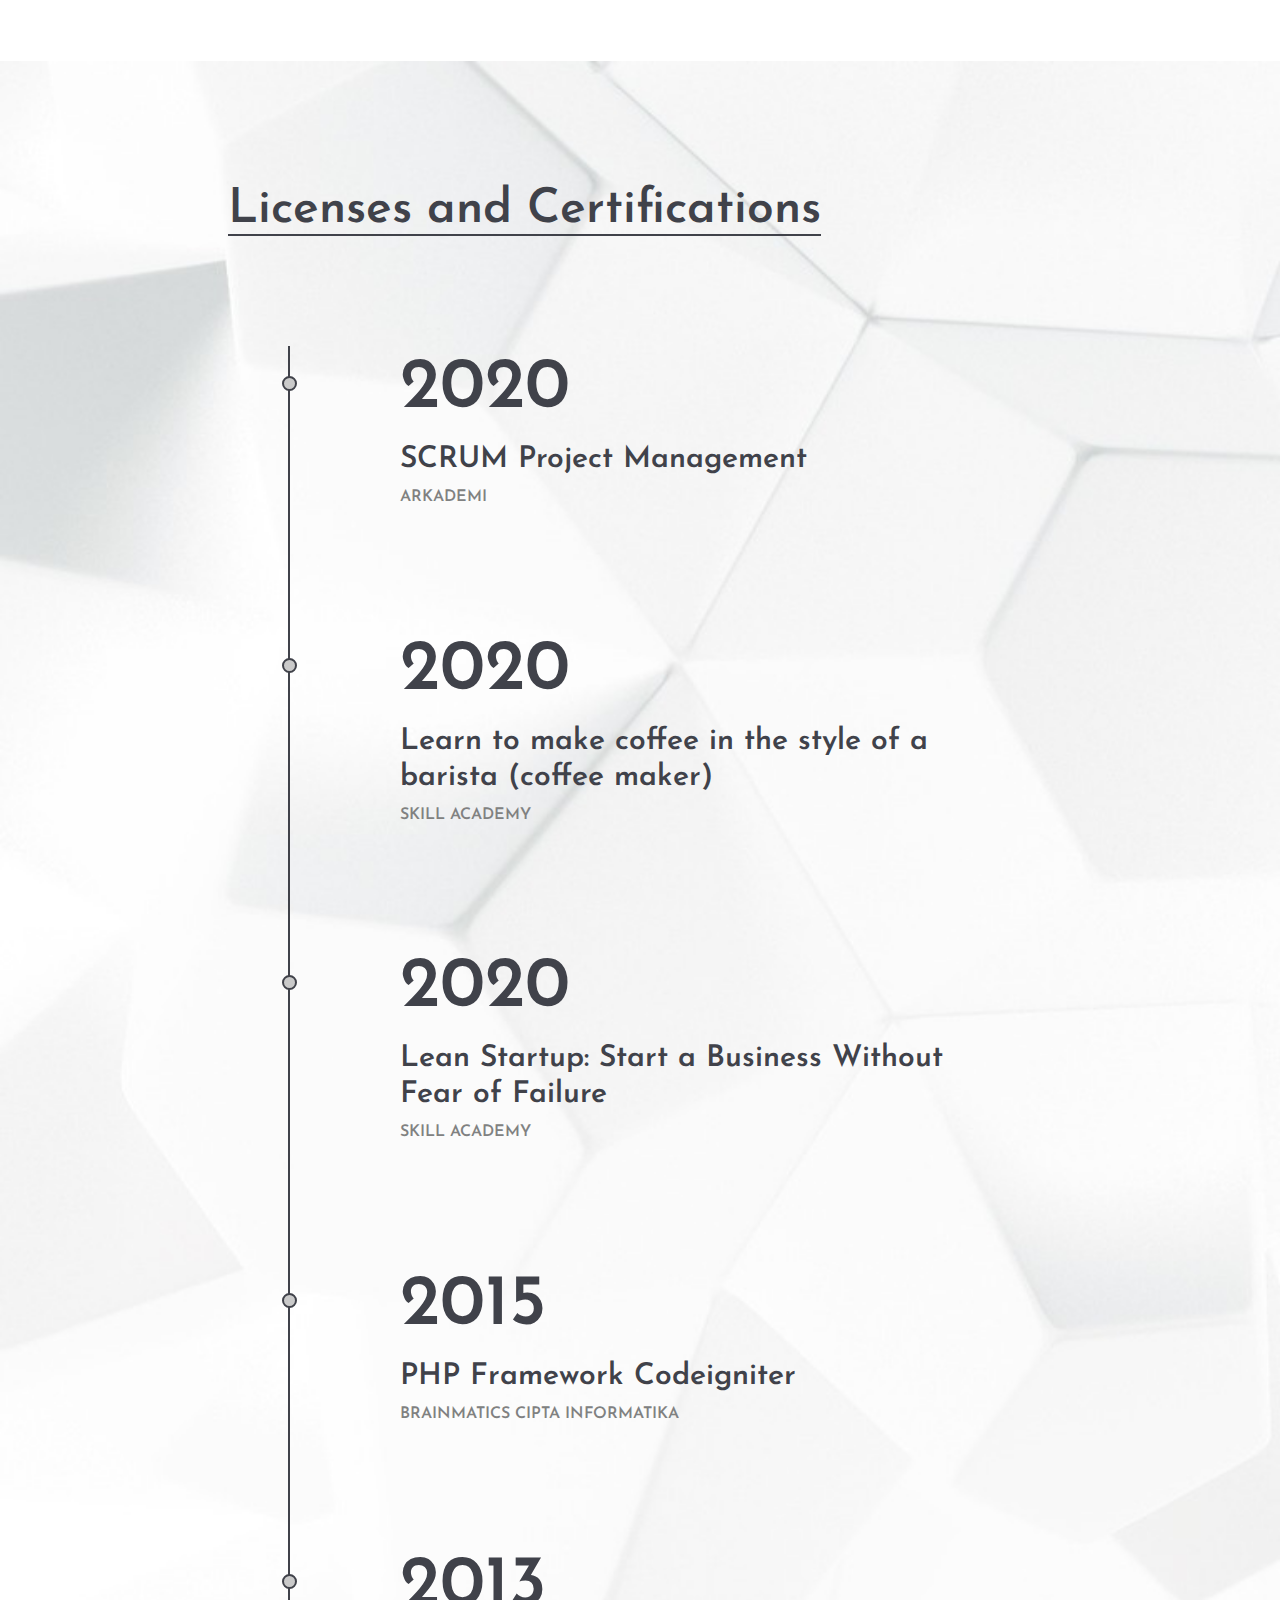
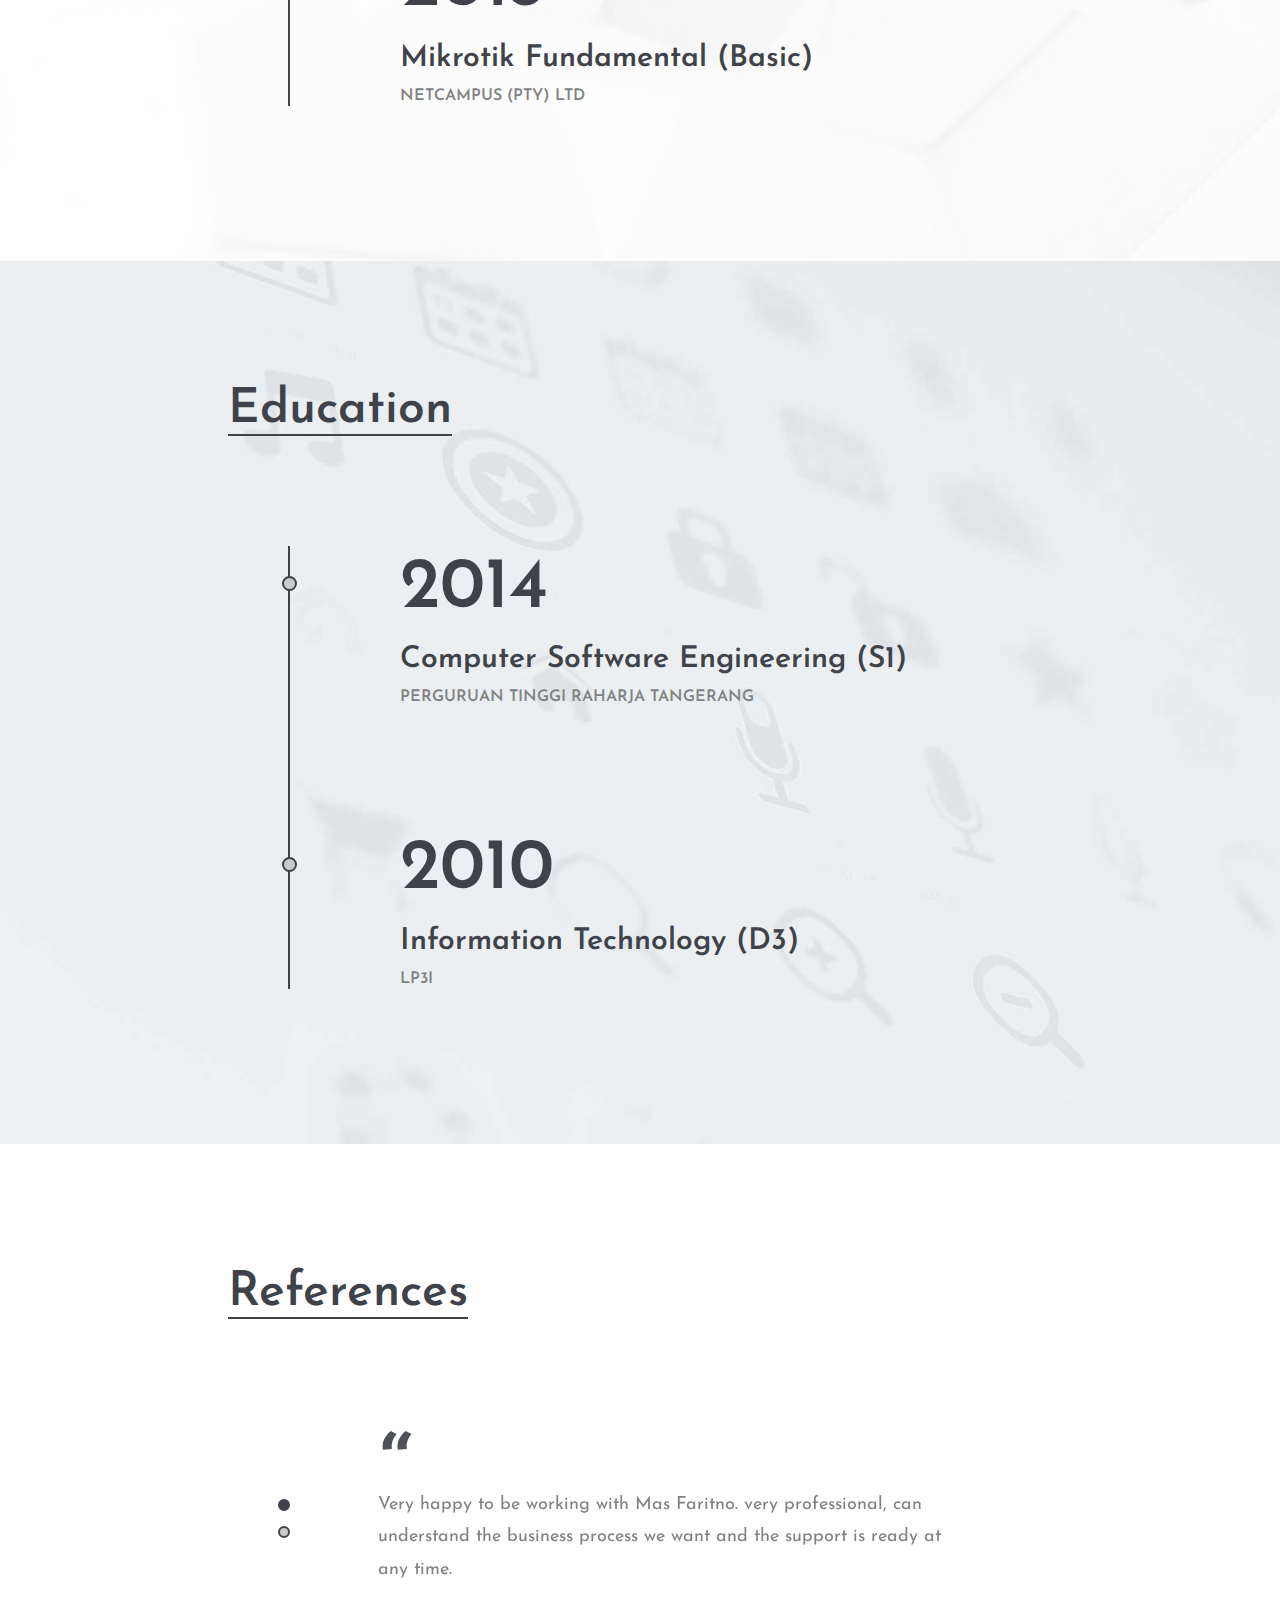
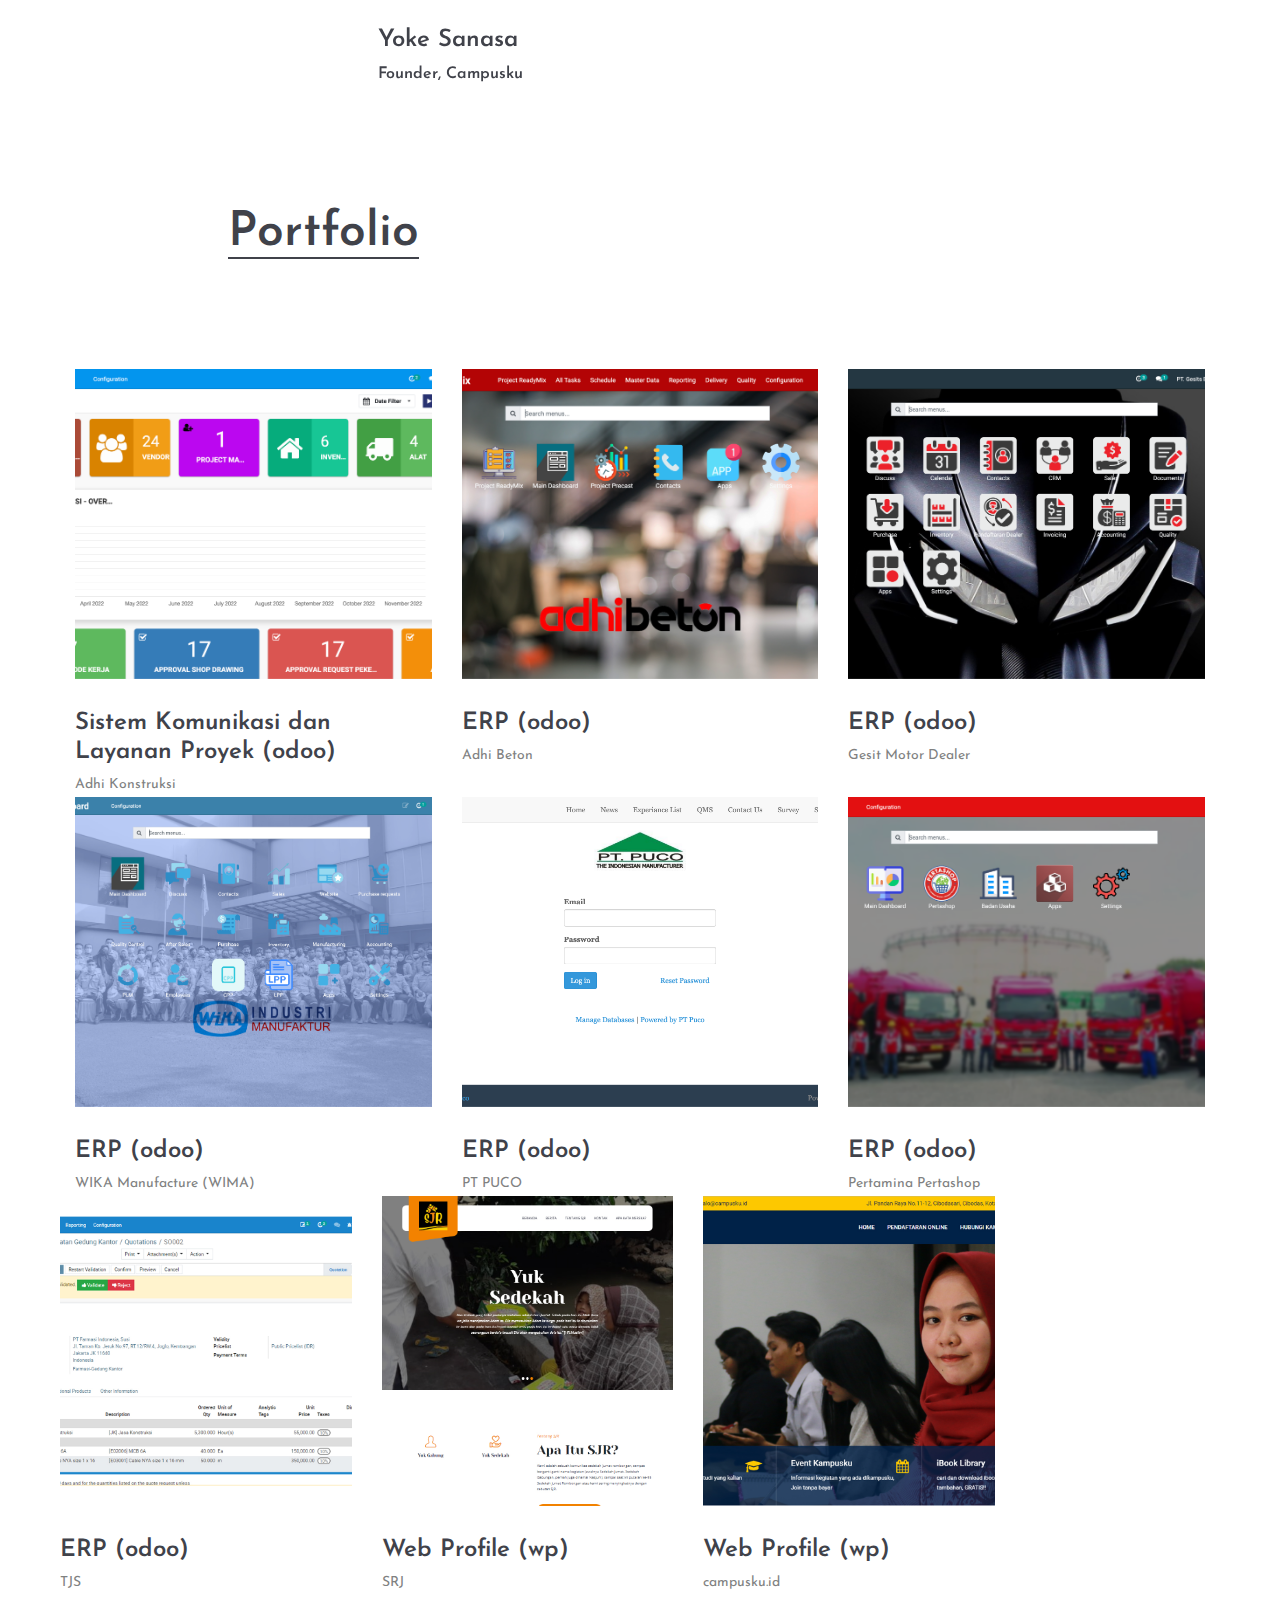
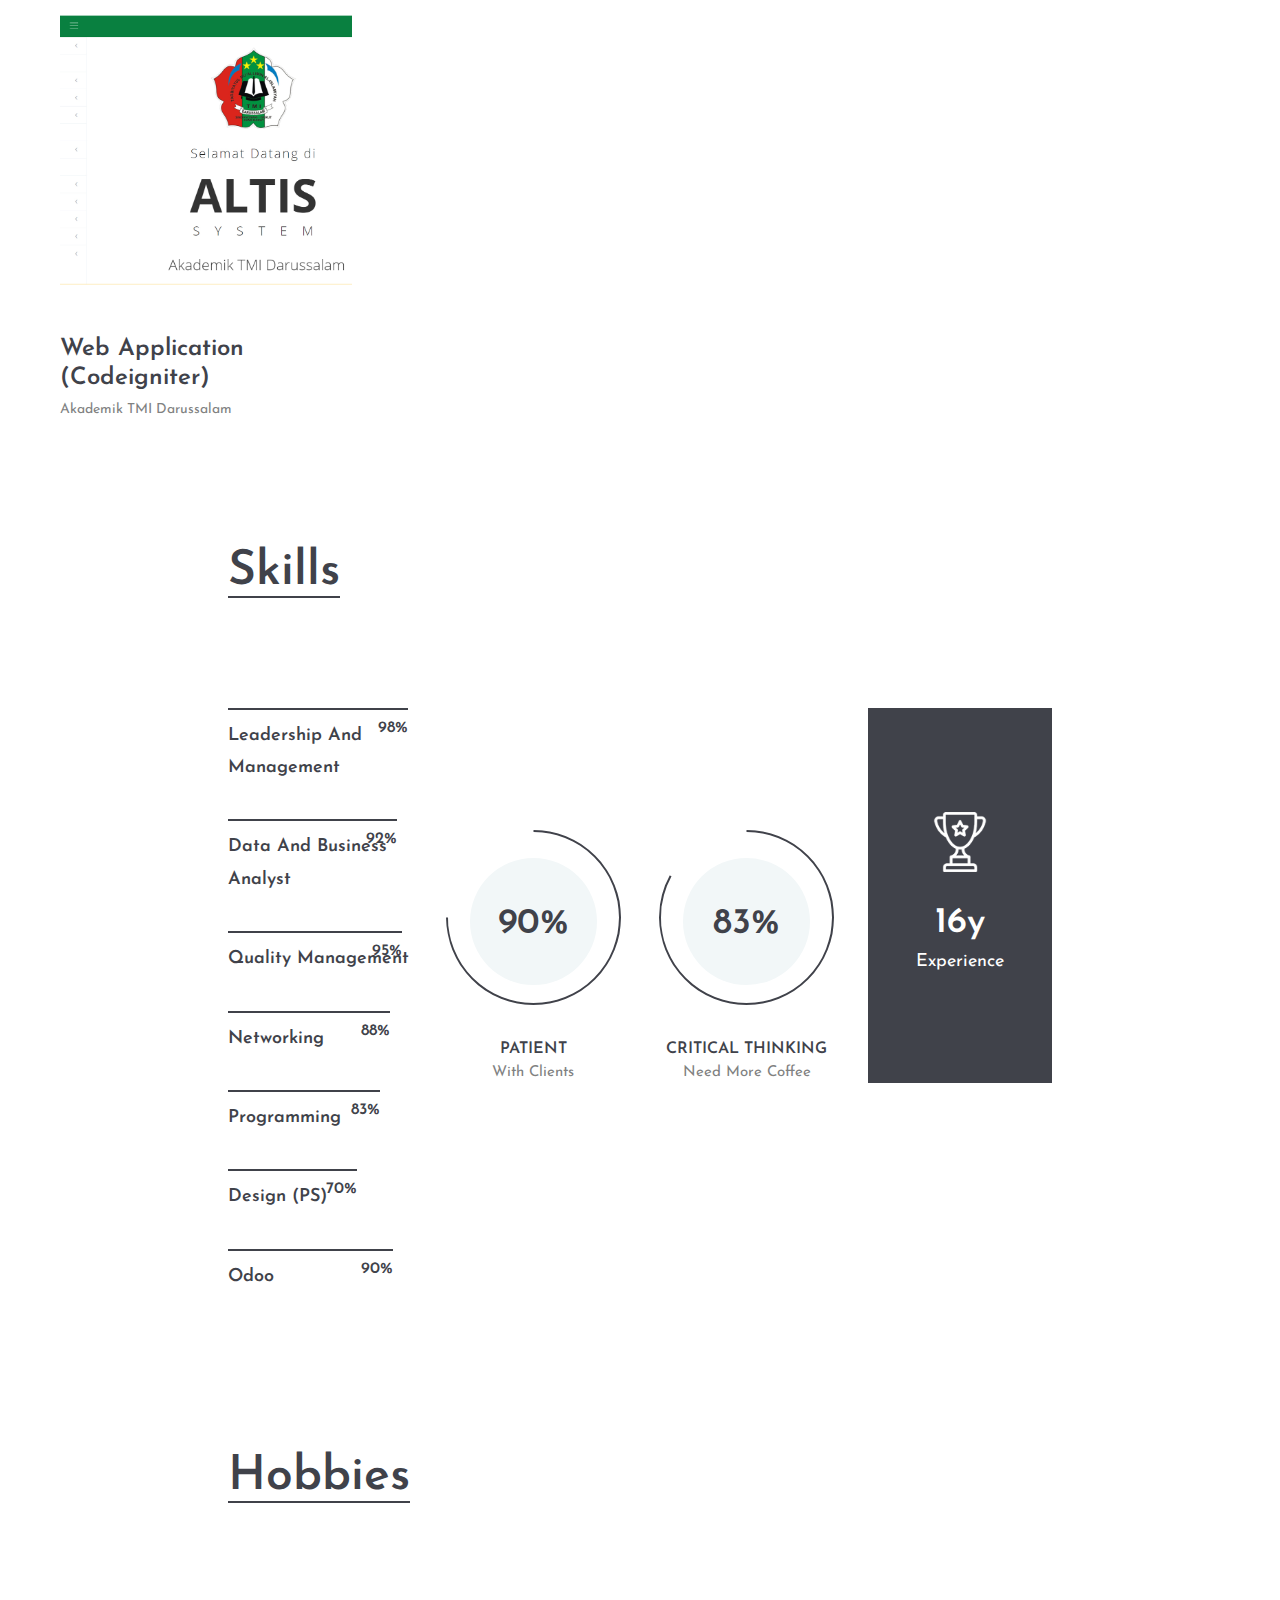
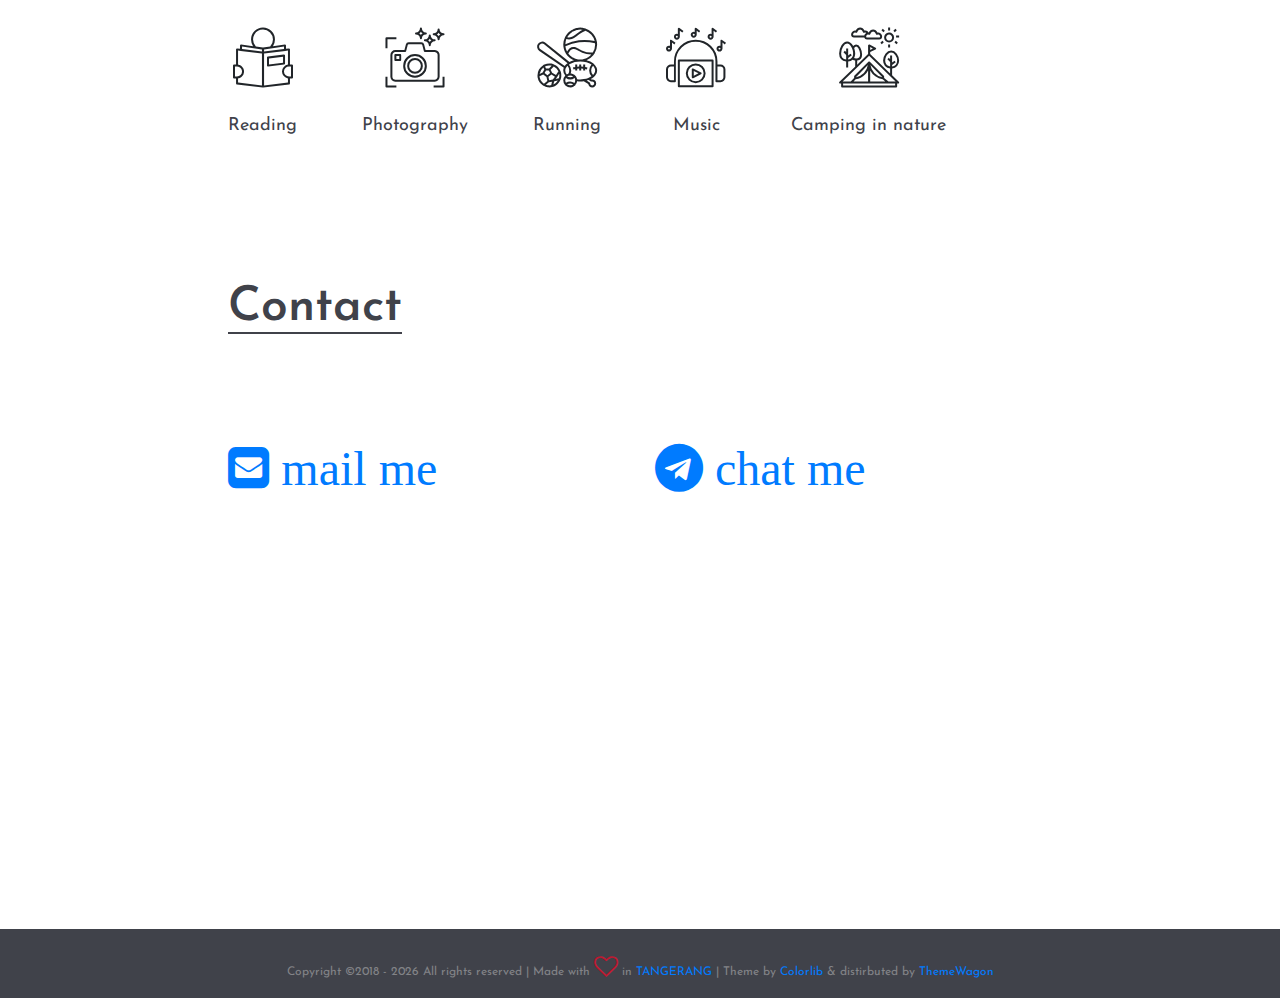
==== commit 2fd101d0: "enhance Nusatek profile" ====
--- a/index.html
+++ b/index.html
@@ -116,9 +116,9 @@
 						<li>
 							<h2>Feb 2021-Present</h2>
 							<h3>PT. Nusantara Sukses Teknologi (Nusatek)</h3>
-							<h4>Project Manager</h4>
+							<h4>Project Leader</h4>
 							<p>One of my notable achievements has been reducing project costs by up to 15% of the initial budget by optimizing internal resources and negotiating better deals with vendors. Additionally, several projects I managed successfully delivered a budget surplus, which was then reinvested into other strategic company initiatives.
-								<br>As a Project Manager, my responsibilities include:<br>
+								<br>As a Project Leader, my responsibilities include:<br>
 									•	Project Leadership: Leading and managing projects through all phases—analysis, initiation, planning (including budget and timeline), execution, monitoring, and evaluation.<br>
 									•	Goal Achievement: Ensuring smooth project completion in alignment with the pre-determined timeline and budget.<br>
 									•	Scope Management: Maintaining the agreed project scope by analyzing and advising clients on “must-have” versus “nice-to-have” features to meet business needs effectively.<br>
@@ -128,7 +128,7 @@
 									•	Problem Resolution: Proactively addressing bottlenecks by stepping in to support teams facing communication or technical issues.<br>
 									•	Pre-Sales Participation: Bridging the gap between the sales team and project execution by participating in pre-sales activities to ensure a smooth handover.<br>
 									•	Contract Oversight: Contributing to contract creation to ensure the project team is aware of critical terms, such as the scope of work and penalties for delays, which serve as the foundation for successful execution.<br>
-								
+									<br>
 								Through these efforts, I not only deliver projects on time and within budget but also create financial value for the company through cost savings and strategic budget management.
 								</p>
 						</li>
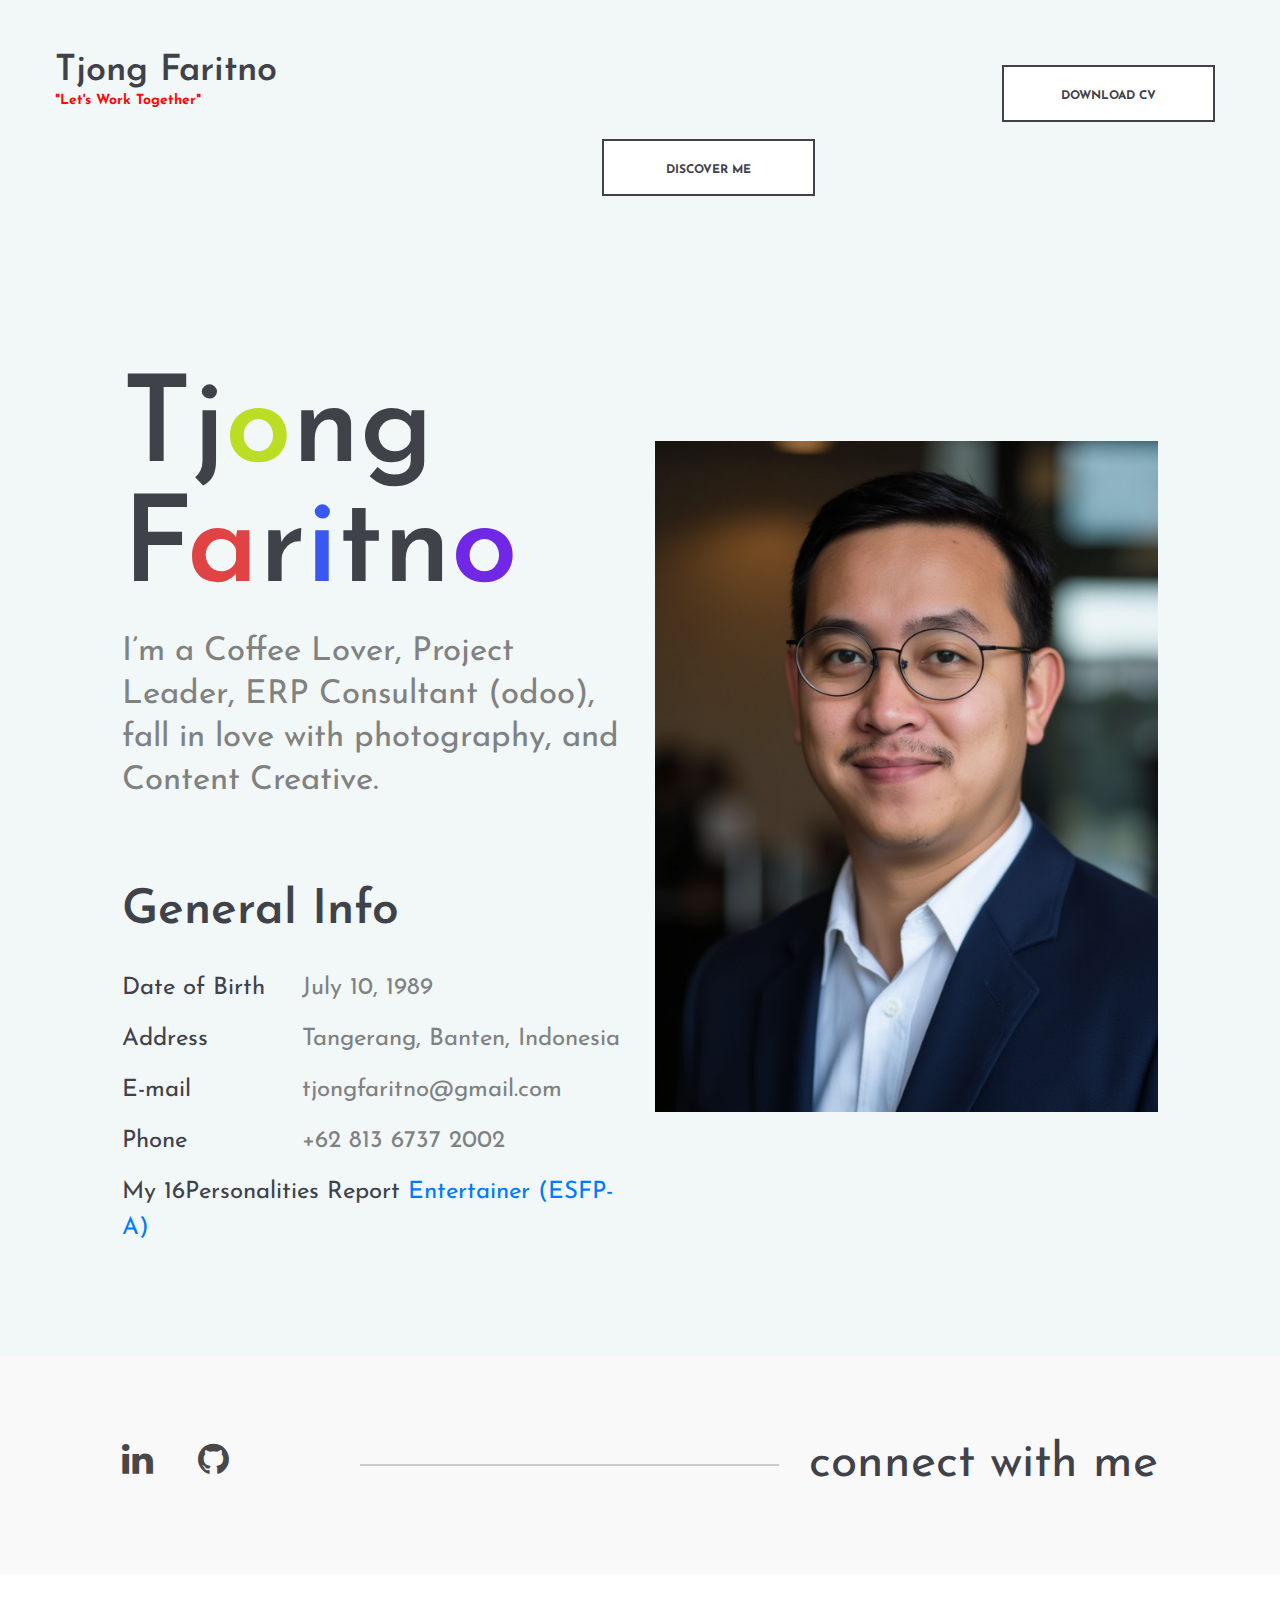
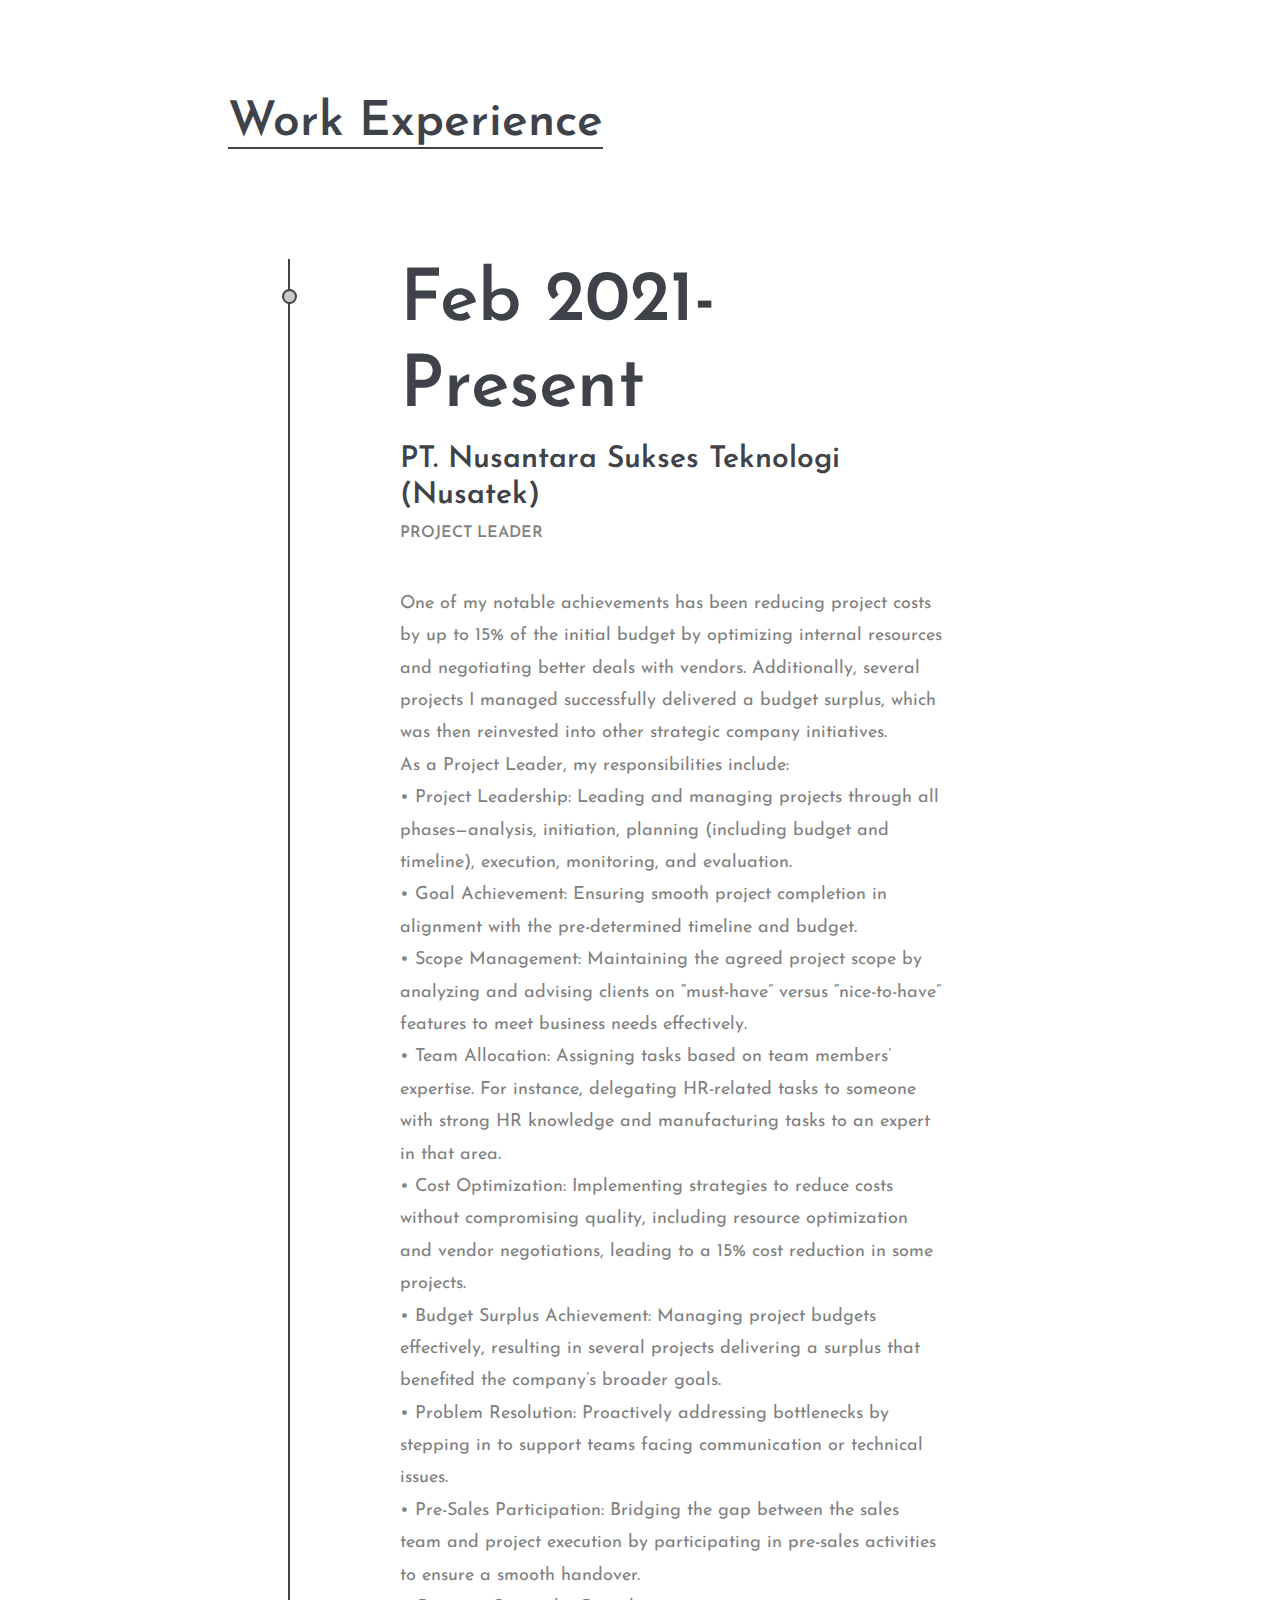
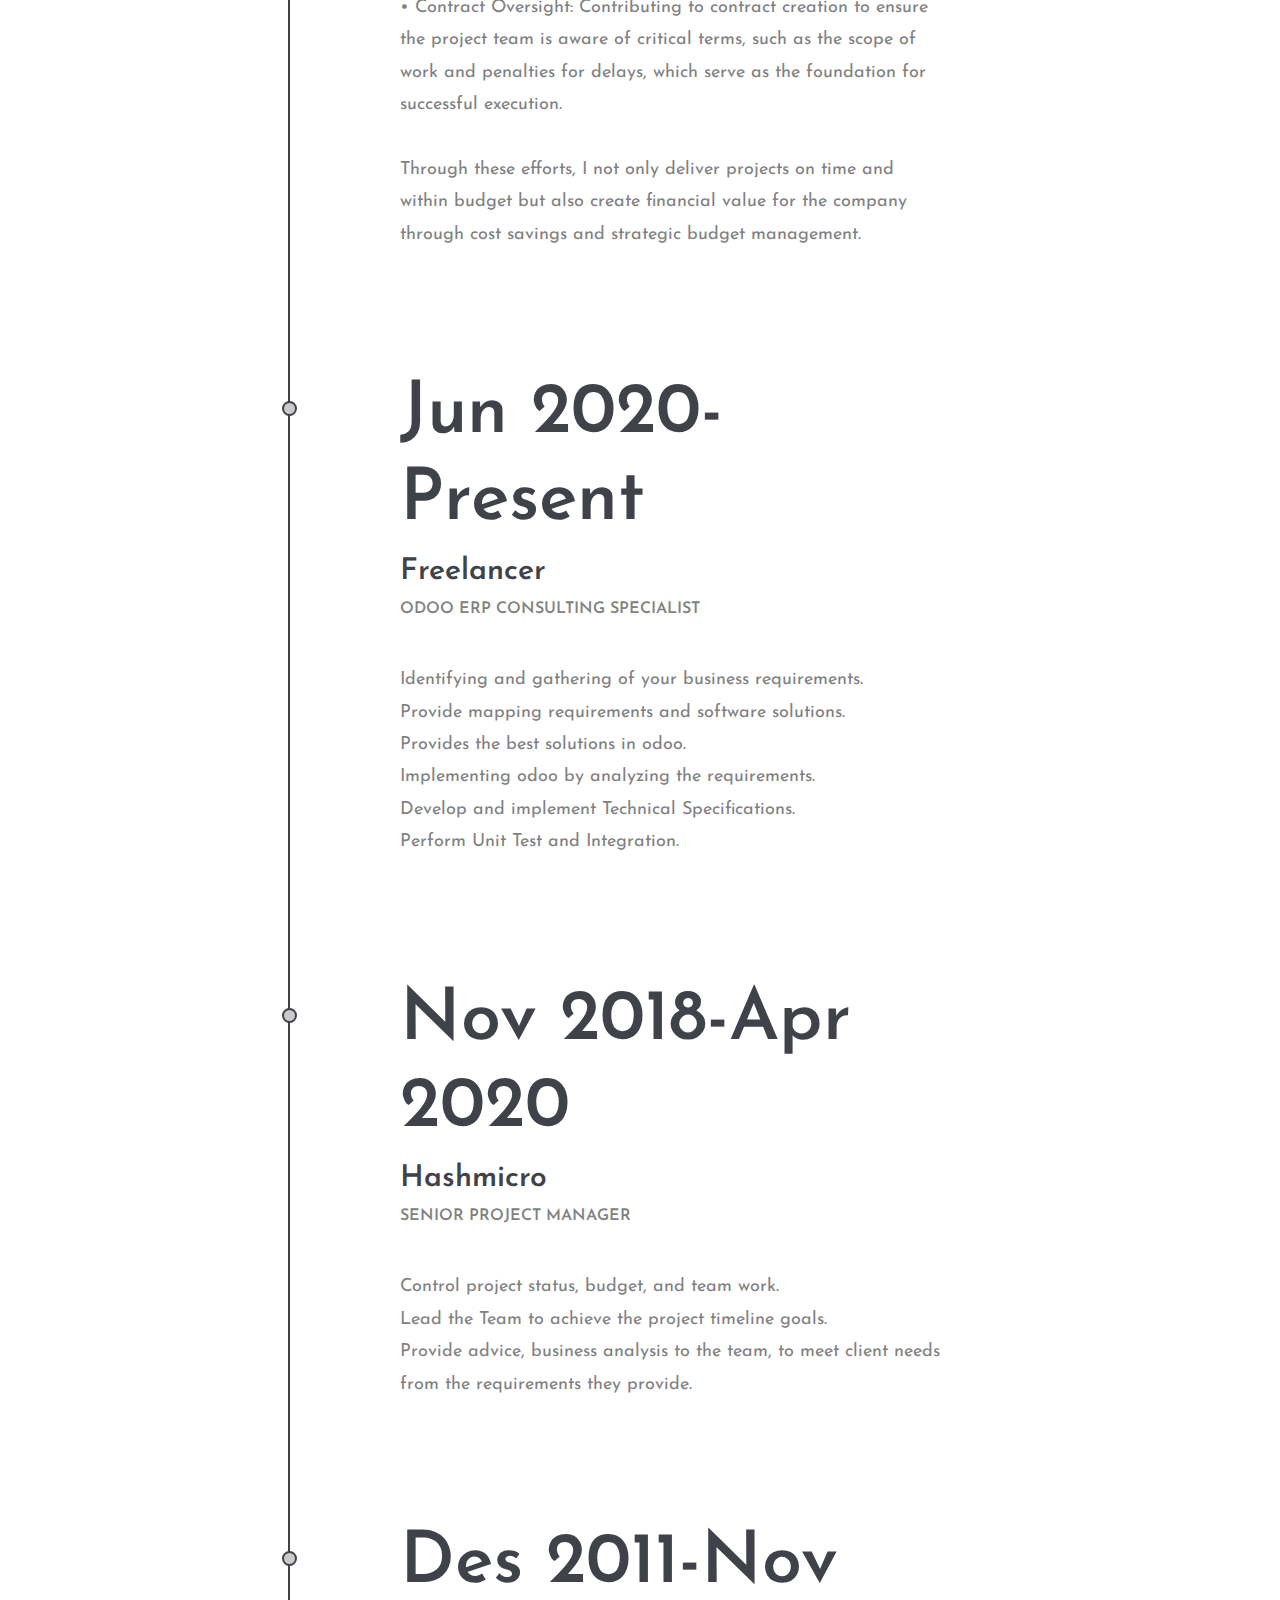
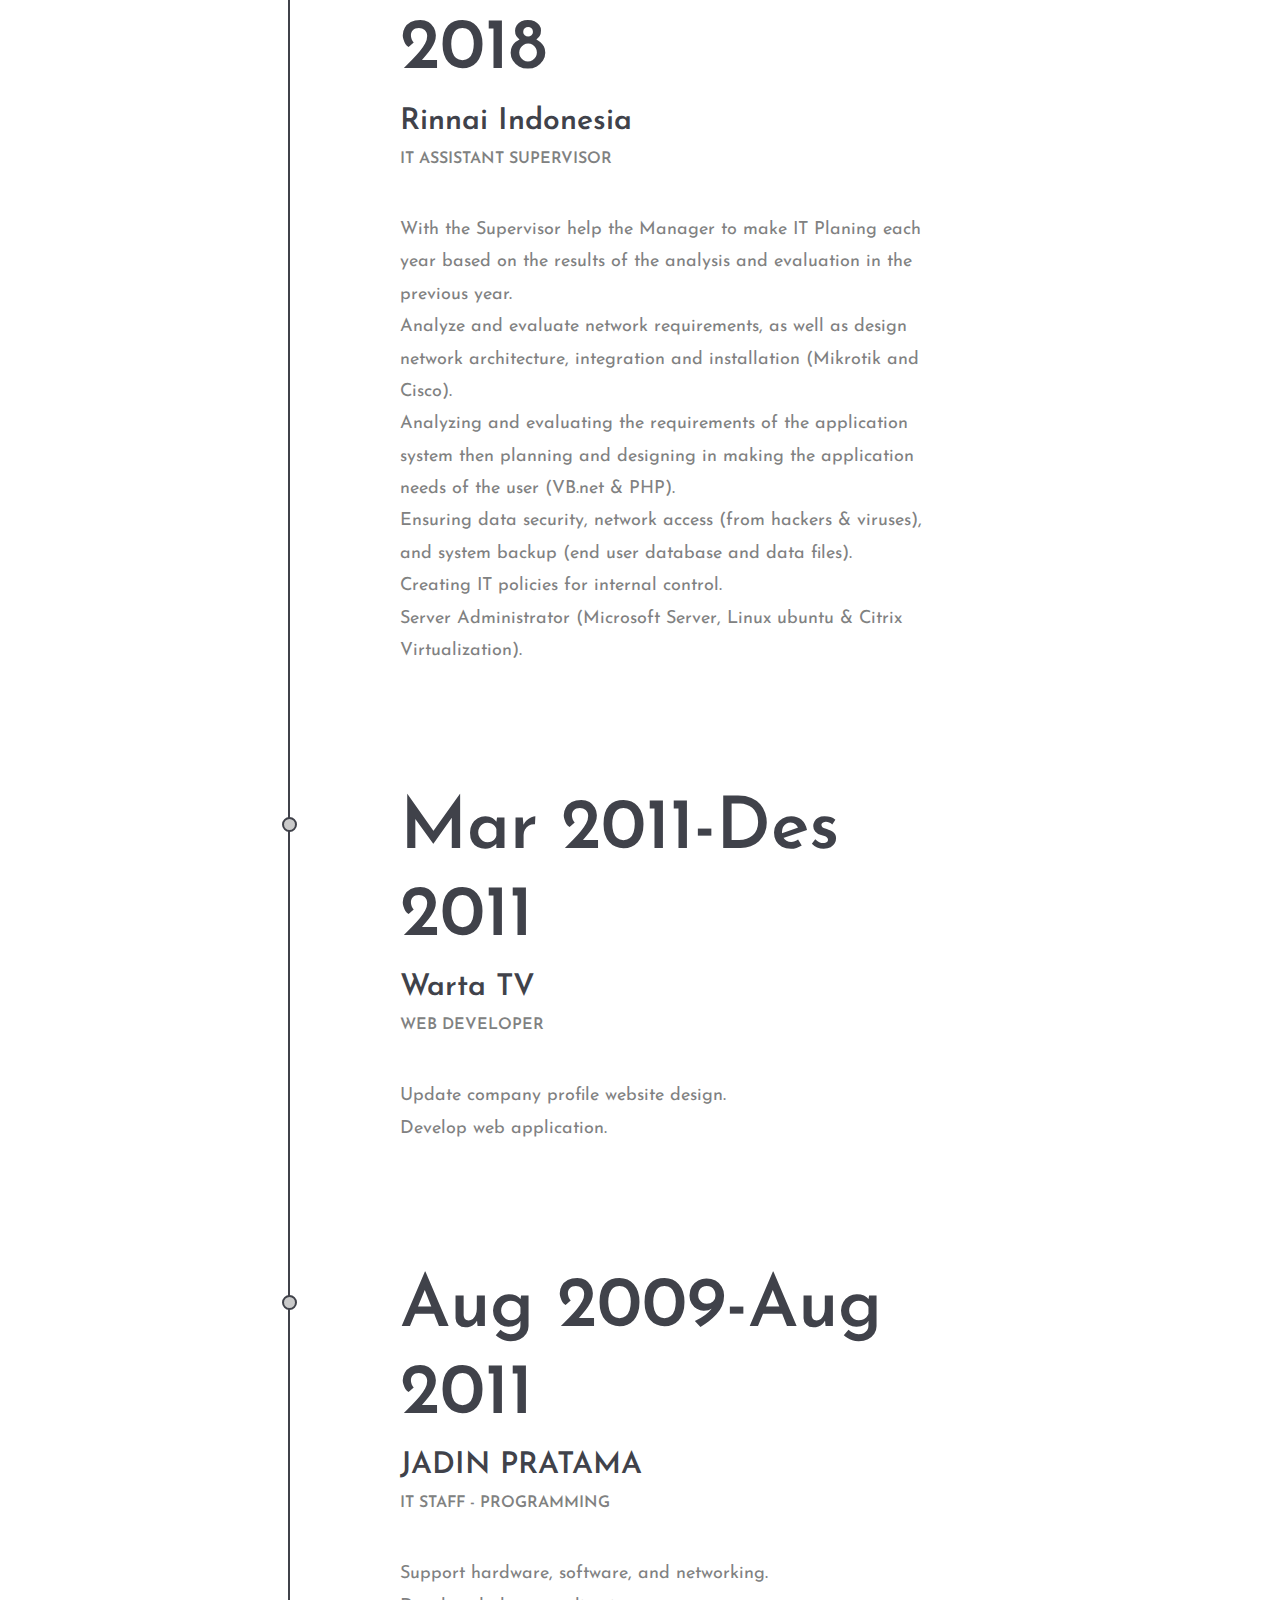
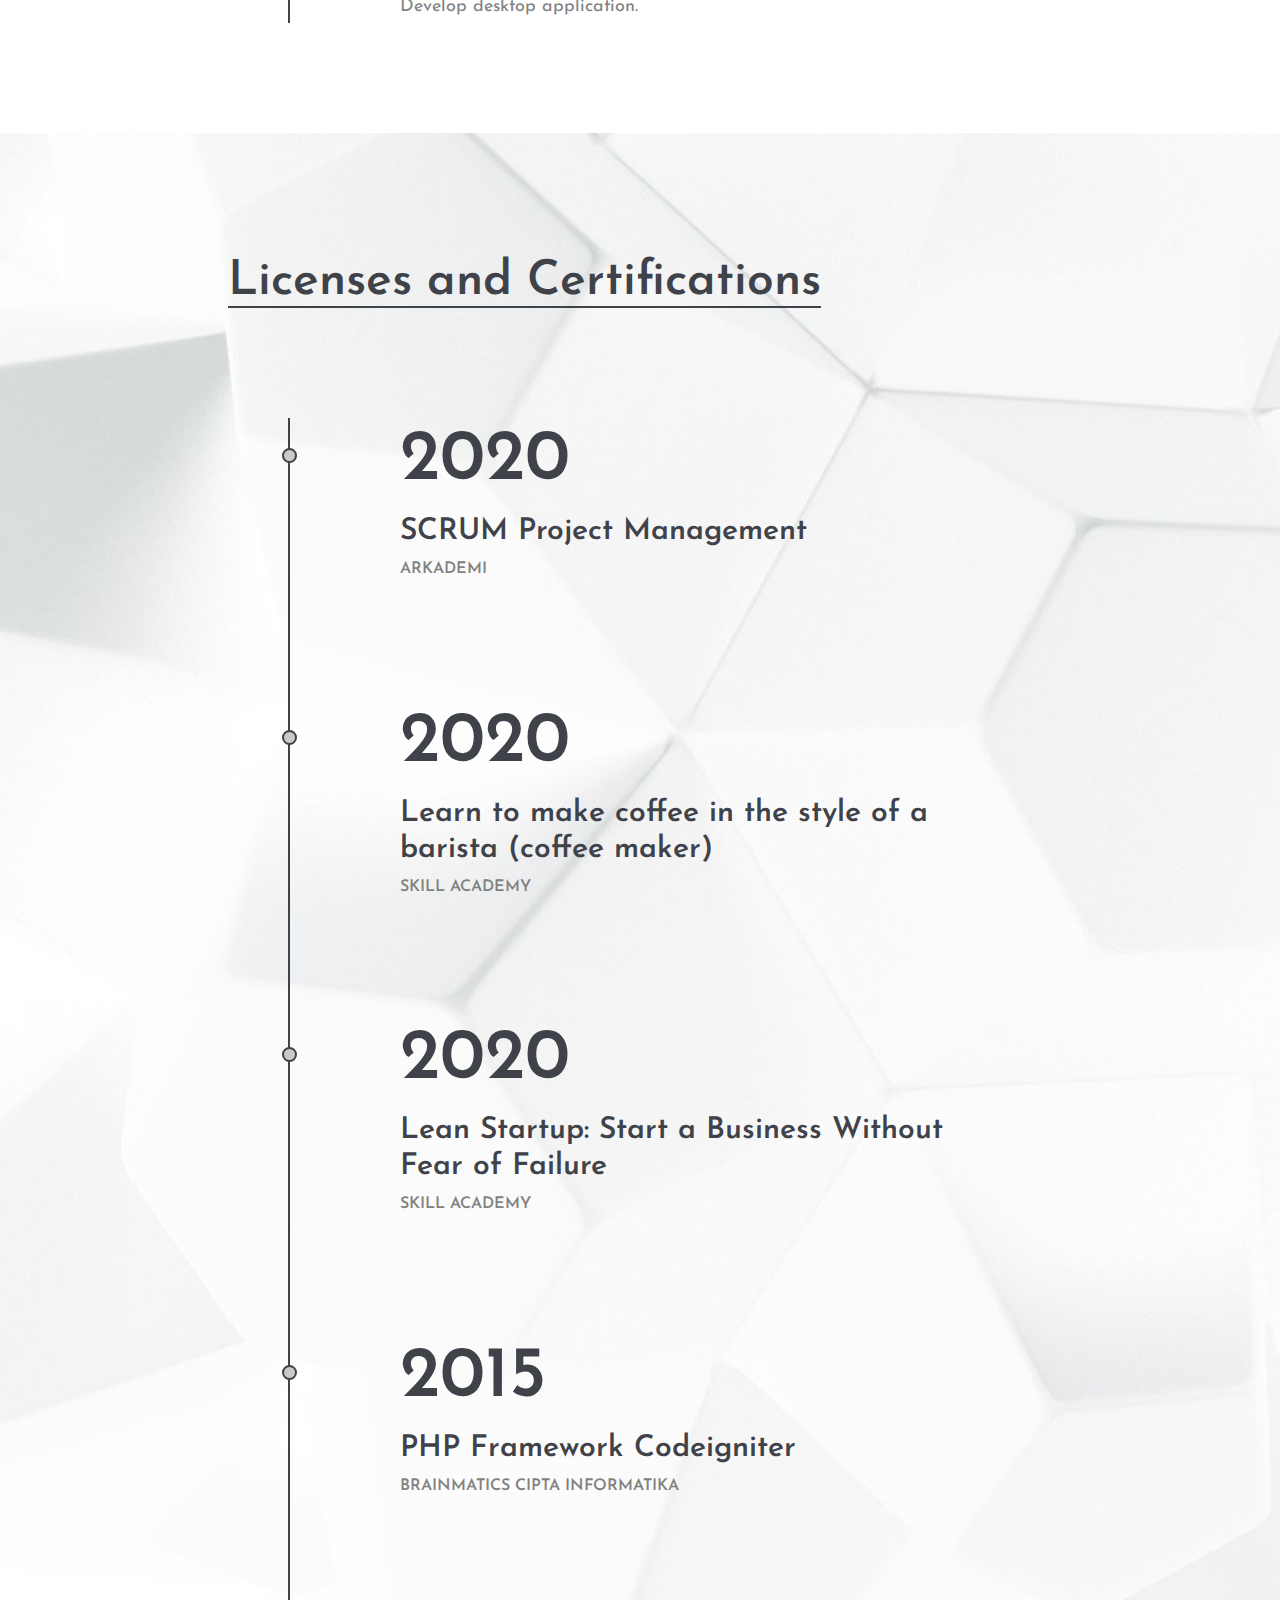
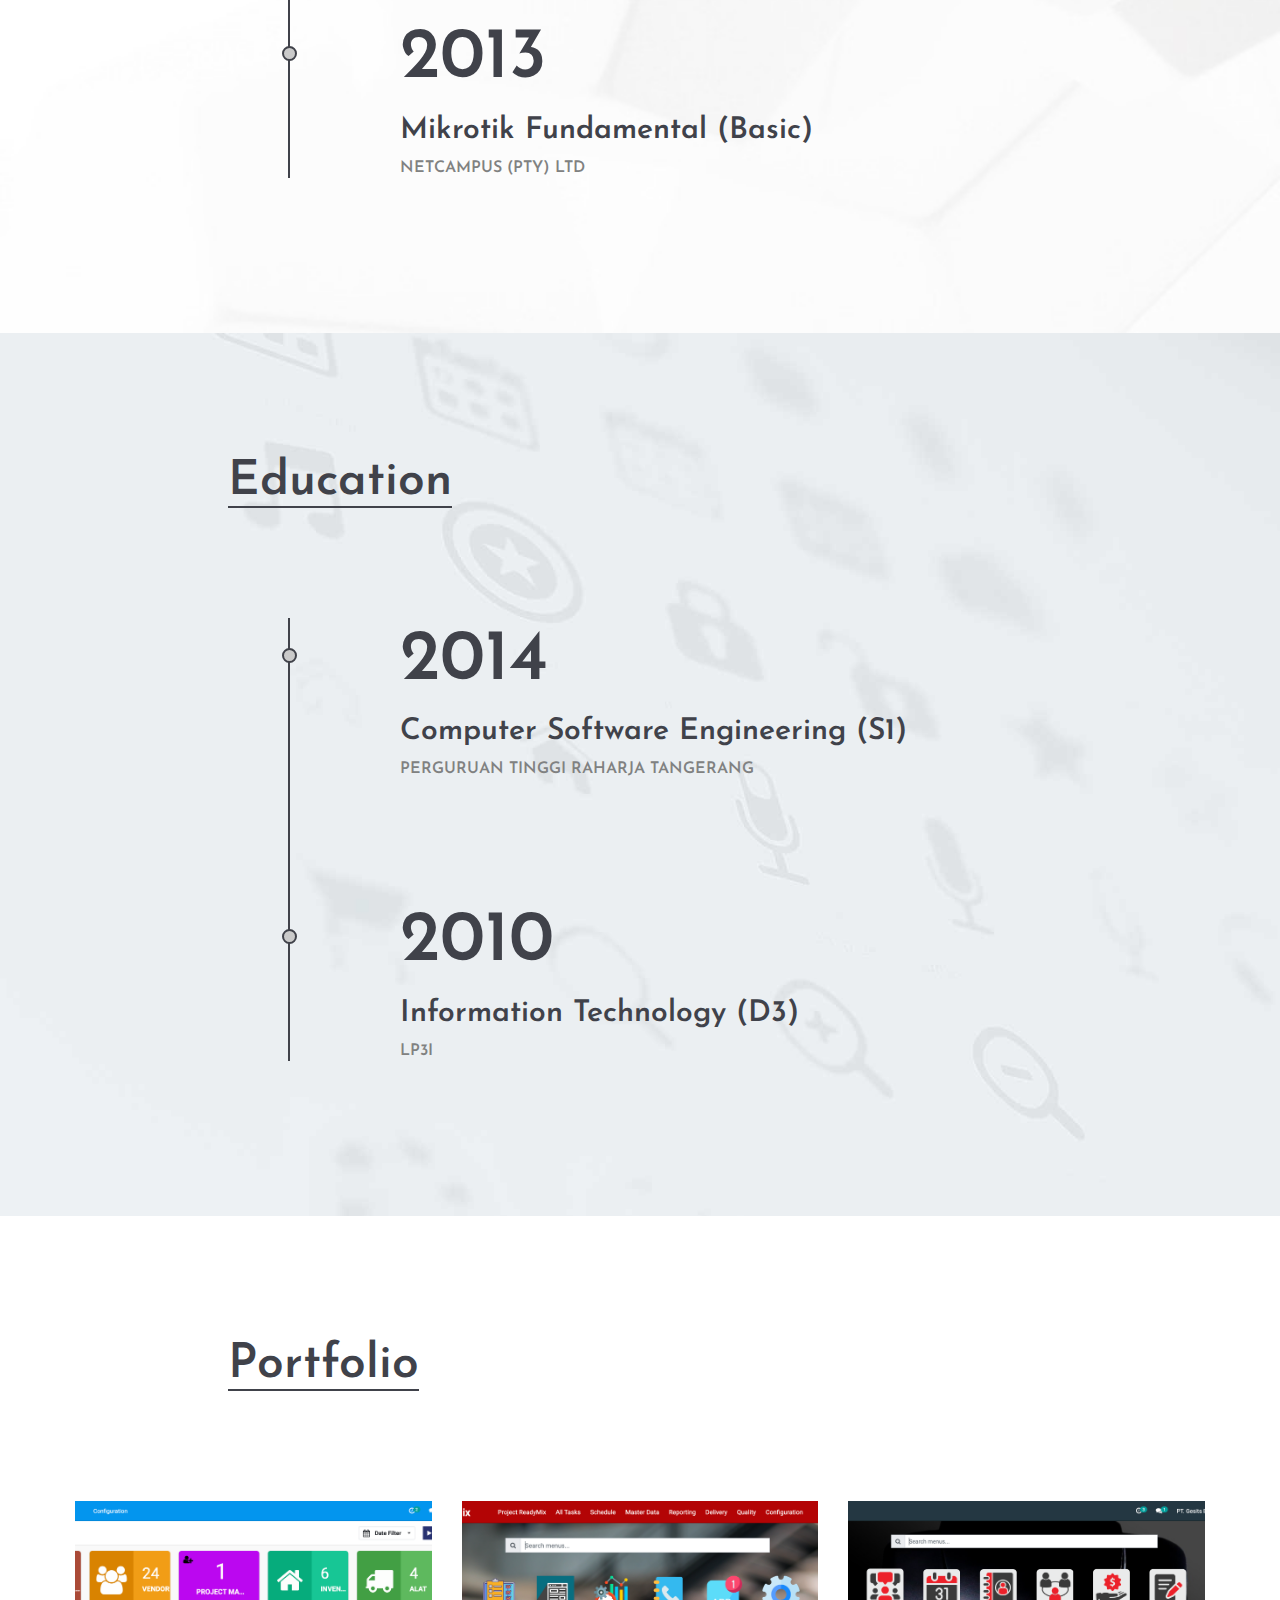
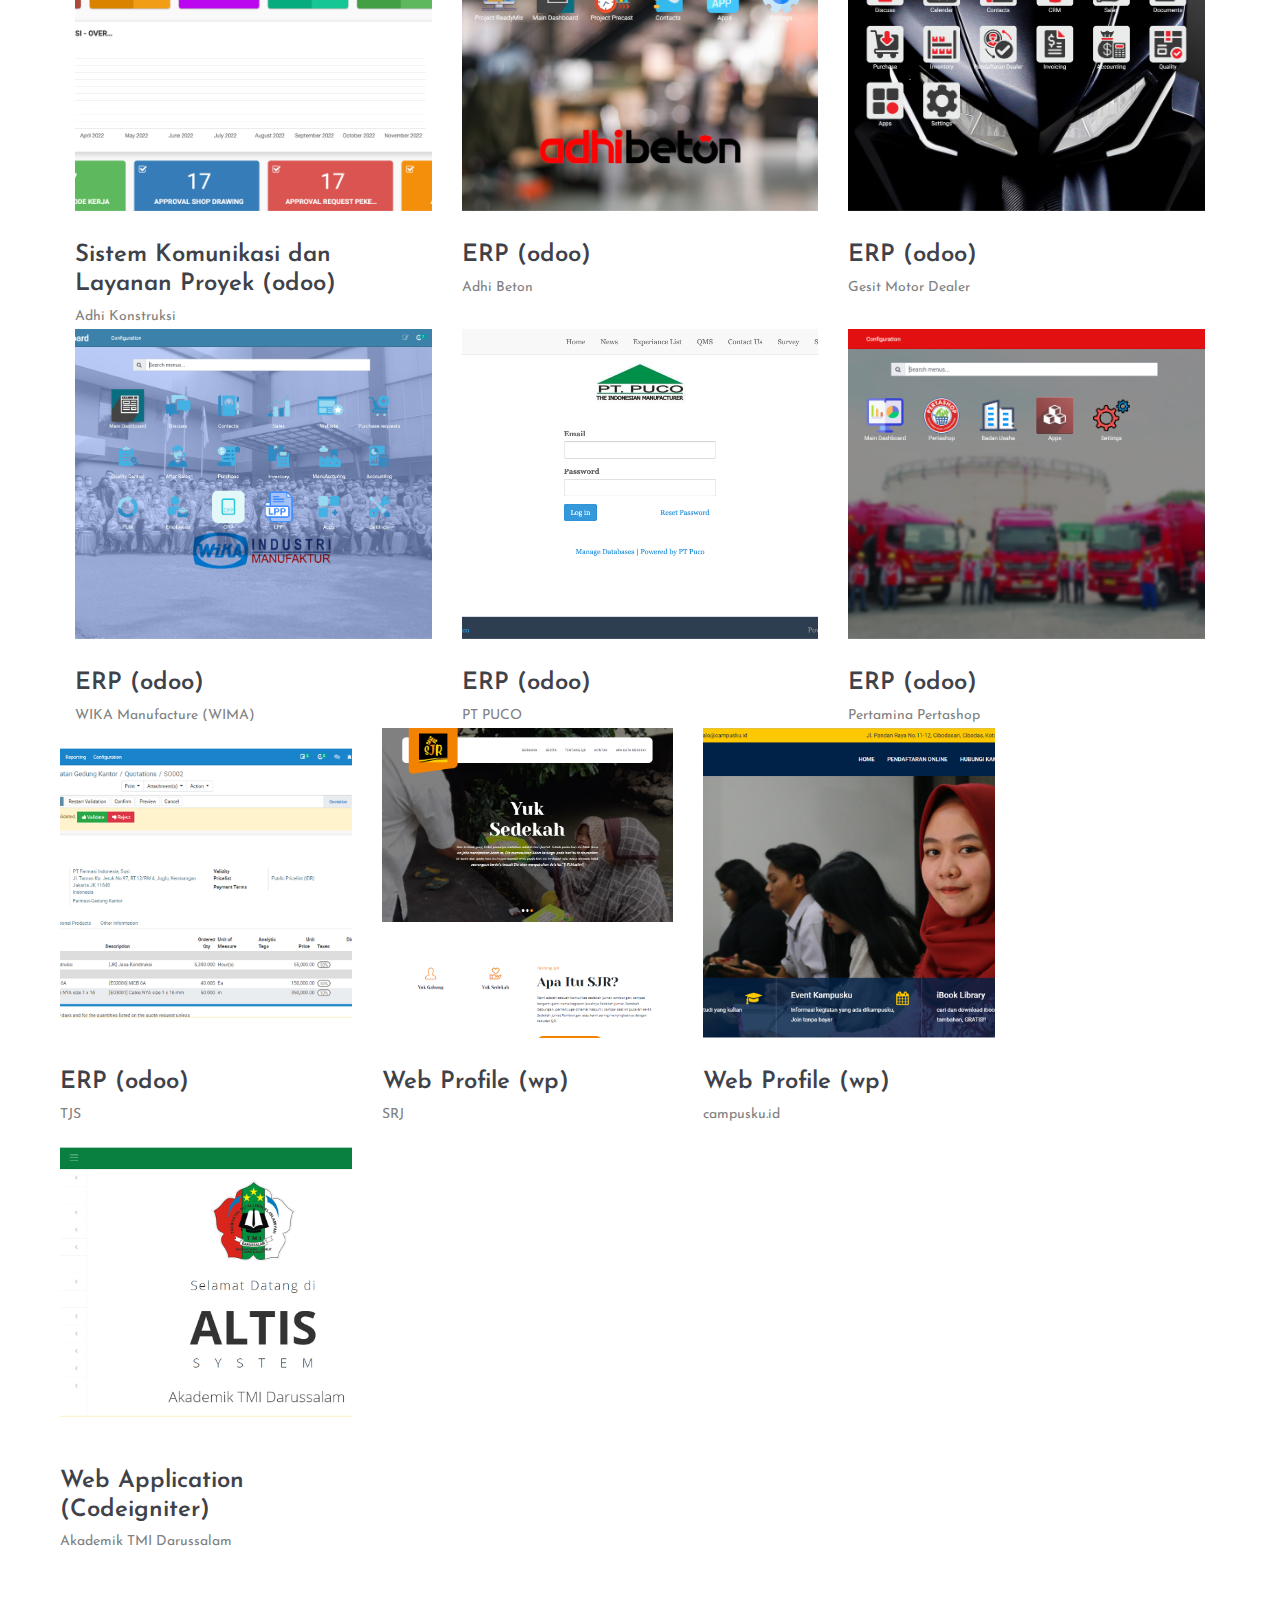
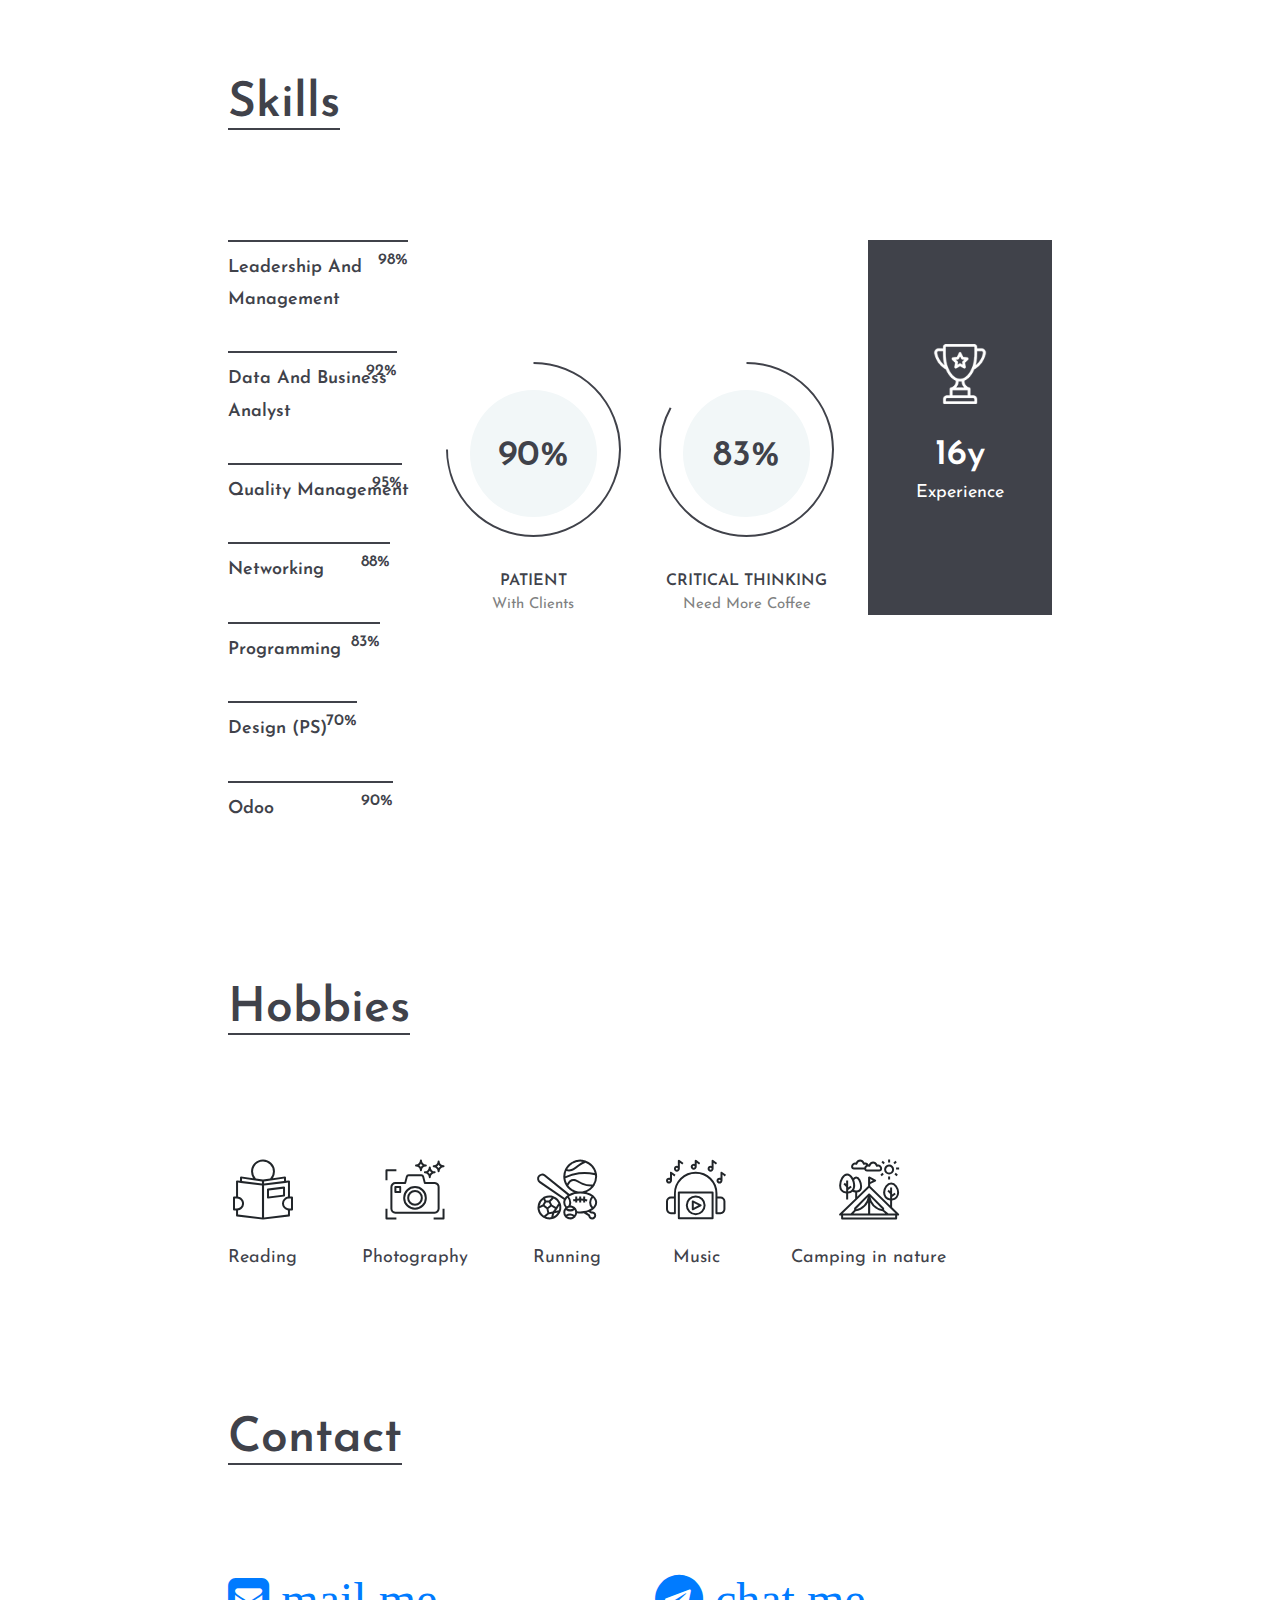
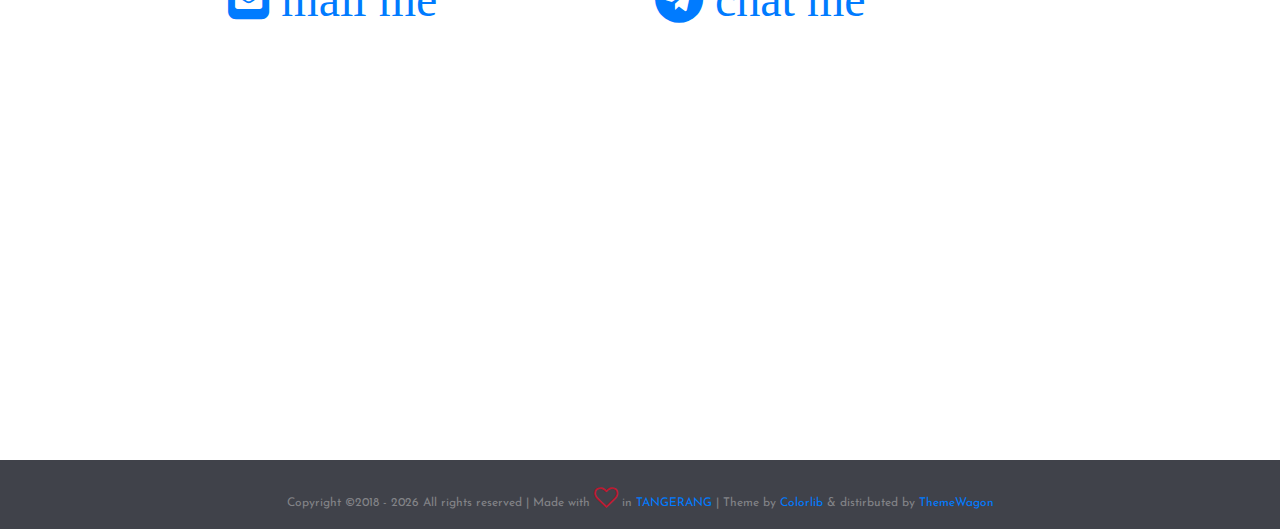
==== commit 2531b7ae: "enhance profile, remove reference" ====
--- a/index.html
+++ b/index.html
@@ -45,6 +45,10 @@
 				</div>
 				<div class="col-md-8 text-md-right header-buttons">
 					<a href="https://www.dropbox.com/s/p2du3rl18o41l0x/cvfaritno.pdf?dl=0" class="site-btn" target="_blank">Download CV</a>
+					<!-- <a href="#" class="site-btn">Discover me</a> -->
+				</div>
+				<div class="col-md-8 text-md-right header-buttons">
+					<a href="https://www.linkedin.com/in/faritnozuliansyah" class="site-btn" target="_blank">Discover Me</a>
 					<!-- <a href="#" class="site-btn">Discover me</a> -->
 				</div>
 			</div>
@@ -259,7 +263,7 @@
 
 	
 	<!-- Review section start -->
-	<section class="review-section spad pb-0">
+	<!-- <section class="review-section spad pb-0">
 		<div class="container-fluid">
 			<div class="row">
 				<div class="col-xl-7 offset-xl-2">
@@ -283,7 +287,7 @@
 				</div>
 			</div>
 		</div>
-	</section>
+	</section> -->
 	<!-- Review section end -->
 
 
